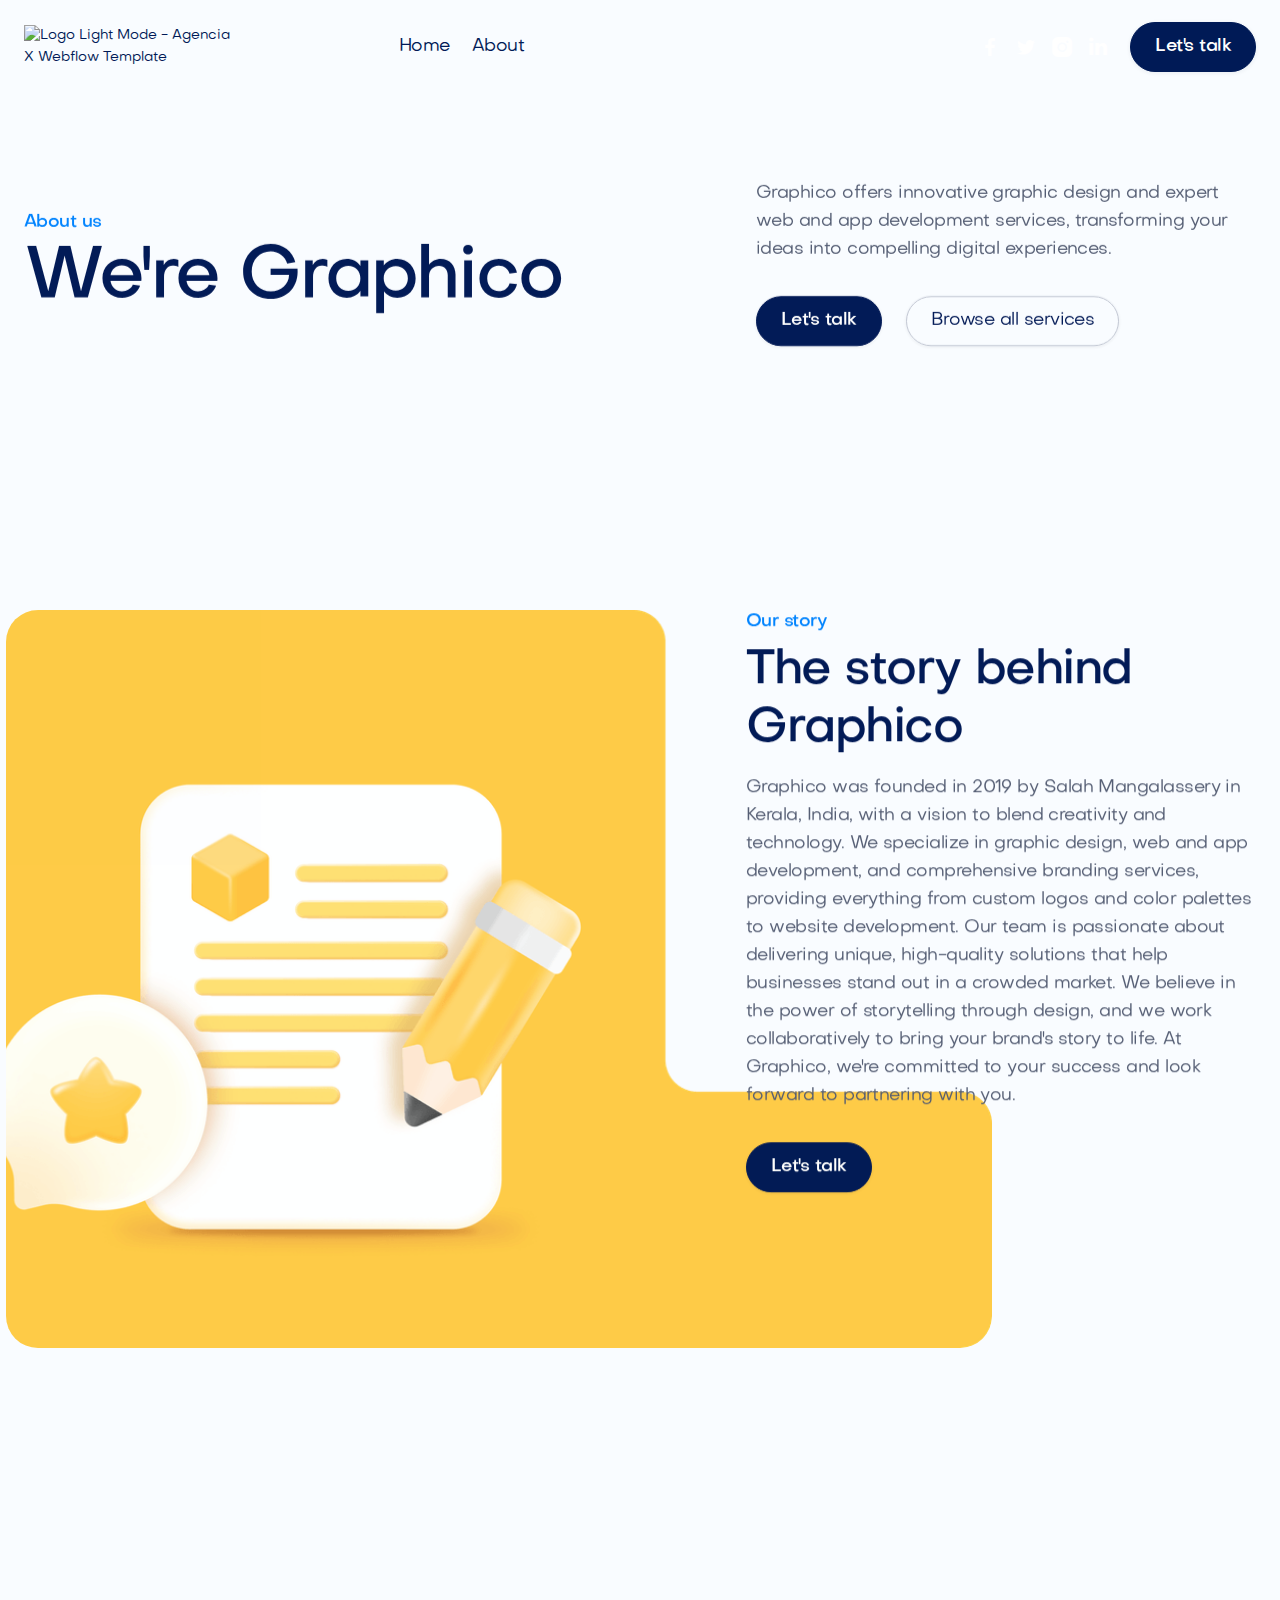
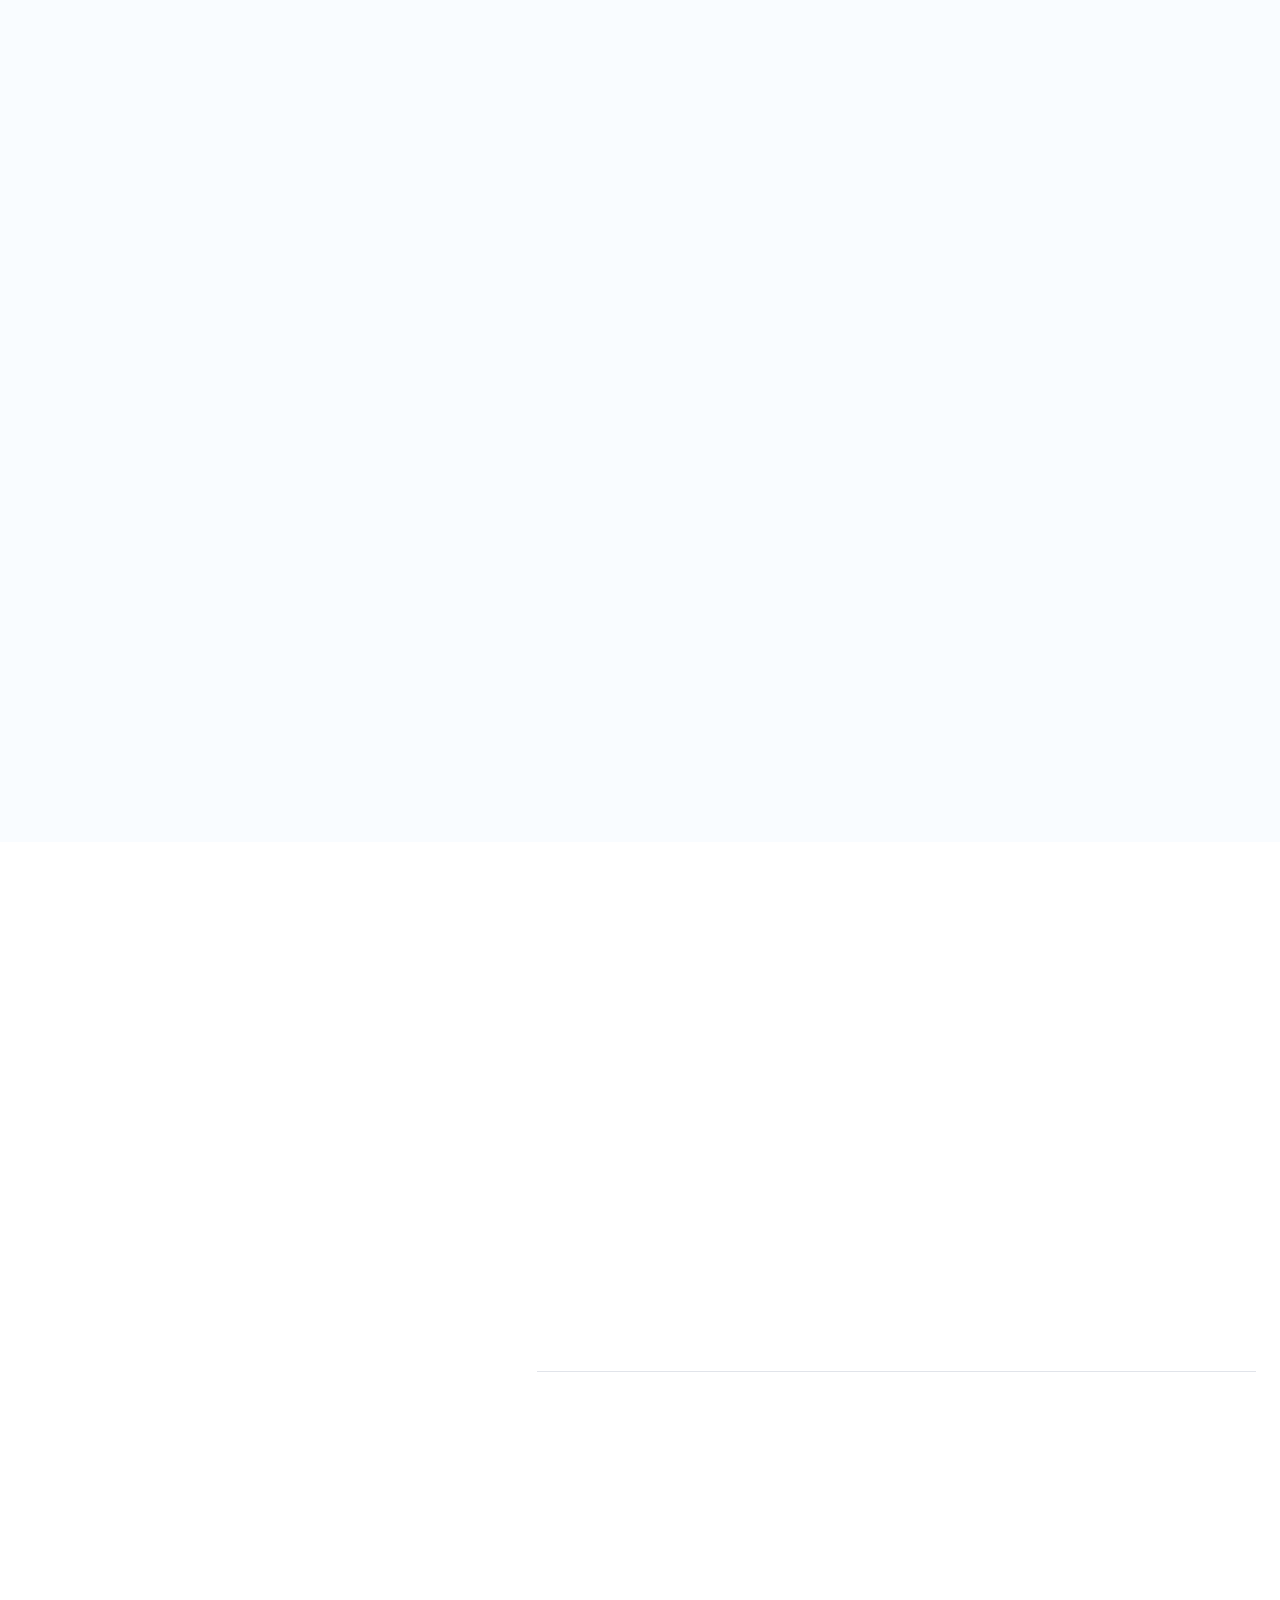
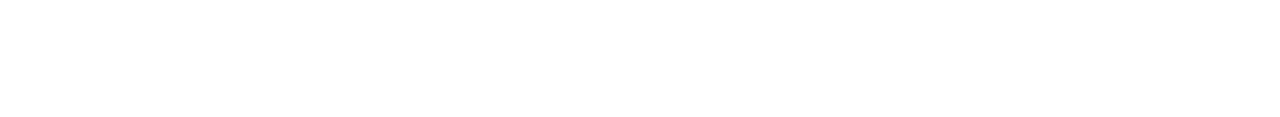
==== about/index.html @ 608cfa90 "Add files via upload" ====
<!DOCTYPE html>
<!-- This site was created in Webflow. https://www.webflow.com -->
<!-- Last Published: Tue May 07 2024 17:58:21 GMT+0000 (Coordinated Universal Time) -->
<html data-wf-domain="graphico.net.in" data-wf-page="657764d440eb7d130f4d2f9d" data-wf-site="657764706863918e44654350" data-wf-status="1" lang="en">
  <head>
    <meta charset="utf-8">
    <!-- Primary Meta Tags -->
    <title>About Us - Graphico Graphic Designing Agency</title>
    <meta name="description" content="Graphico is a premier graphic agency based in Kerala offering top-notch services in social media posters, branding, app development, and web development. Contact us for innovative and professional designs.">
    
    <!-- Keywords for SEO -->
    <meta name="keywords" content="Graphico, Graphic Designing Agency, Kerala, Social Media Posters, Branding, App Development, Web Development, Design Agency, Graphic Design, Creative Services, Digital Marketing, Branding Agency">
    
    <!-- Open Graph Meta Tags for Social Media -->
    <meta property="og:title" content="Graphico - Leading Graphic Designing Agency in Kerala">
    <meta property="og:description" content="Graphico is a premier graphic agency based in Kerala specializing in social media posters, branding, app development, and web development.">
    <meta property="og:image" content="https://graphico.net.in/images/LOGO.png"> <!-- Use your image URL -->
    <meta property="og:url" content="http://graphico.net.in/"> <!-- Use your website URL -->
    <meta property="og:type" content="website">

    <!-- Twitter Card Meta Tags -->
    <meta name="twitter:card" content="summary_large_image">
    <meta name="twitter:title" content="Graphico - Leading Graphic Agency in Kerala">
    <meta name="twitter:description" content="Graphico offers top-notch services in social media posters, branding, app development, and web development. Contact us for innovative and professional designs.">
    <meta name="twitter:image" content="https://graphico.net.in/images/LOGO.png"> <!-- Use your image URL -->

    <!-- Other Meta Tags -->
    <meta charset="UTF-8">
    <meta name="viewport" content="width=device-width, initial-scale=1.0">
    <link rel="canonical" href="http://graphico.net.in/"> <!-- Use your website URL -->
    <link href="css/agenciatemplates.webflow.9d5e036be.css" rel="stylesheet" type="text/css">
    <link href="https://fonts.googleapis.com" rel="preconnect">
    <link href="https://fonts.gstatic.com" rel="preconnect" crossorigin="anonymous">
    <script src="js/webfont.js" type="text/javascript"></script>
    <script type="text/javascript">
      WebFont.load({
        google: {
          families: ["Inter:regular,600,800", "Source Code Pro:regular,600,800"]
        }
      });
    </script>
    <script type="text/javascript">
      ! function(o, c) {
        var n = c.documentElement,
          t = " w-mod-";
        n.className += t + "js", ("ontouchstart" in o || o.DocumentTouch && c instanceof DocumentTouch) && (n.className += t + "touch")
      }(window, document);
    </script>
    <link href="https://graphico.net.in/images/meta.png" rel="shortcut icon" type="image/x-icon">
    <link href="https://graphico.net.in/images/meta.png" rel="apple-touch-icon">
    <style>
      .w-webflow-badge {
        display: none !important;
      }
    </style>
    <script type="text/javascript">
      window.__WEBFLOW_CURRENCY_SETTINGS = {
        "currencyCode": "USD",
        "symbol": "$",
        "decimal": ".",
        "fractionDigits": 2,
        "group": ",",
        "template": "{{wf {\"path\":\"symbol\",\"type\":\"PlainText\"} }} {{wf {\"path\":\"amount\",\"type\":\"CommercePrice\"} }} {{wf {\"path\":\"currencyCode\",\"type\":\"PlainText\"} }}",
        "hideDecimalForWholeNumbers": false
      };
    </script>
  </head>
  <body>
    <div class="page-wrapper">
      <div data-w-id="7bee3b14-3672-dc35-d709-62b10c9d8e69" data-animation="default" data-collapse="medium" data-duration="400" data-easing="ease" data-easing2="ease" role="banner" class="header-wrapper w-nav">
        <div class="container-default w-container">
          <div data-w-id="af89b378-bba5-d2ed-1287-27410e3012af" class="header-container-wrapper">
            <div class="nav-menu-left-side grow-tablet">
              <div class="logo-wrapper">
                <a href="/" class="logo-link w-inline-block">
                  <img src="https://graphico.net.in/images/LOGO.png" style="max-width:60%; "alt="Logo Light Mode - Agencia X Webflow Template" class="header-logo">
                </a>
              </div>
              <div class="flex-horizontal growth-tablet gap-22px">
                <nav role="navigation" class="nav-menu-wrapper w-nav-menu">
                  <ul role="list" class="list-nav-menu">
                    <li class="link-nav-item">
                      <a id="w-node-_105c6810-7fd6-918e-ea4c-0a20c47f4eeb-c47f4eeb" data-w-id="105c6810-7fd6-918e-ea4c-0a20c47f4eeb" href="/home-pages/home-v1" class="link w-inline-block">
                        <div class="inline-block">Home</div>
                      </a>
                    </li>
                    <li class="link-nav-item">
                      <a id="w-node-_105c6810-7fd6-918e-ea4c-0a20c47f4eeb-c47f4eeb" data-w-id="105c6810-7fd6-918e-ea4c-0a20c47f4eeb" href="/about" aria-current="page" class="link w-inline-block w--current">
                        <div class="inline-block">About</div>
                      </a>
                    </li>
                    
                    <li class="link-nav-item show-on-mobile">
                      <a id="w-node-e9da5fd6-ab44-5b2f-81ad-6e5f36bfab9c-36bfab9c" href="/contact-pages/contact-v1" class="button-primary w-inline-block">
                        <div class="text-block">Let's talk</div>
                      </a>
                    </li>
                  </ul>
                </nav>
                <div class="mg-left-auto-tablet">
                  <div data-node-type="commerce-cart-wrapper" data-open-product="" data-wf-cart-type="modal" data-wf-cart-query="query Dynamo2 {
  database {
    id
    commerceOrder {
      comment
      extraItems {
        name
        pluginId
        pluginName
        price {
          value
          unit
          decimalValue
          string
        }
      }
      id
      startedOn
      statusFlags {
        hasDownloads
        hasSubscription
        isFreeOrder
        requiresShipping
      }
      subtotal {
        value
        unit
        decimalValue
        string
      }
      total {
        value
        unit
        decimalValue
        string
      }
      updatedOn
      userItems {
        count
        id
        price {
          value
          unit
          decimalValue
          string
        }
        product {
          id
          cmsLocaleId
          f__draft_0ht
          f__archived_0ht
          f_ec_product_type_2dr10dr {
            id
            name
          }
          f_name_
          f_sku_properties_3dr {
            id
            name
            enum {
              id
              name
              slug
            }
          }
        }
        rowTotal {
          value
          unit
          decimalValue
          string
        }
        sku {
          cmsLocaleId
          f__draft_0ht
          f__archived_0ht
          f_main_image_4dr {
            url
            file {
              size
              origFileName
              createdOn
              updatedOn
              mimeType
              width
              height
              variants {
                origFileName
                quality
                height
                width
                s3Url
                error
                size
              }
            }
            alt
          }
          f_sku_values_3dr {
            property {
              id
            }
            value {
              id
            }
          }
          id
        }
        subscriptionFrequency
        subscriptionInterval
        subscriptionTrial
      }
      userItemsCount
    }
  }
  site {
    id
    commerce {
      businessAddress {
        country
      }
      defaultCountry
      defaultCurrency
      quickCheckoutEnabled
    }
  }
}" data-wf-page-link-href-prefix="" class="w-commerce-commercecartwrapper cart-button-wrapper">
                    <a href="#" data-node-type="commerce-cart-open-link" aria-haspopup="dialog" aria-label="Open cart" role="button" data-w-id="af89b378-bba5-d2ed-1287-27410e301330" class="w-commerce-commercecartopenlink header-nav-link cart-link w-inline-block">
                      
                    </a>
                    <div data-node-type="commerce-cart-container-wrapper" style="display:none" class="w-commerce-commercecartcontainerwrapper w-commerce-commercecartcontainerwrapper--cartType-modal cart-wrapper">
                      <div role="dialog" data-node-type="commerce-cart-container" class="w-commerce-commercecartcontainer cart-container">
                        <div class="card">
                          <div class="w-commerce-commercecartheader cart-header">
                            <h4 class="w-commerce-commercecartheading display-4">Your Cart</h4>
                            <a href="#" data-node-type="commerce-cart-close-link" role="button" aria-label="Close cart" class="w-commerce-commercecartcloselink close-button w-inline-block">
                              <div class="icon-font-rounded"></div>
                            </a>
                          </div>
                          <div class="w-commerce-commercecartformwrapper cart-form-wrapper">
                            <form data-node-type="commerce-cart-form" style="display:none" class="w-commerce-commercecartform">
                              <script type="text/x-wf-template" id="wf-template-af89b378-bba5-d2ed-1287-27410e301340">%3Cdiv%20class%3D%22w-commerce-commercecartitem%22%3E%3Cimg%20src%3D%22https%3A%2F%2Fassets-global.website-files.com%2Fplugins%2FBasic%2Fassets%2Fplaceholder.60f9b1840c.svg%22%20data-wf-bindings%3D%22%255B%257B%2522src%2522%253A%257B%2522type%2522%253A%2522ImageRef%2522%252C%2522filter%2522%253A%257B%2522type%2522%253A%2522identity%2522%252C%2522params%2522%253A%255B%255D%257D%252C%2522dataPath%2522%253A%2522database.commerceOrder.userItems%255B%255D.sku.f_main_image_4dr%2522%257D%257D%252C%257B%2522alt%2522%253A%257B%2522type%2522%253A%2522PlainText%2522%252C%2522filter%2522%253A%257B%2522type%2522%253A%2522identity%2522%252C%2522params%2522%253A%255B%255D%257D%252C%2522dataPath%2522%253A%2522database.commerceOrder.userItems%255B%255D.product.f_name_%2522%257D%257D%255D%22%20alt%3D%22%22%20class%3D%22w-commerce-commercecartitemimage%20w-dyn-bind-empty%22%2F%3E%3Cdiv%20class%3D%22w-commerce-commercecartiteminfo%22%3E%3Cdiv%20data-wf-bindings%3D%22%255B%257B%2522innerHTML%2522%253A%257B%2522type%2522%253A%2522PlainText%2522%252C%2522filter%2522%253A%257B%2522type%2522%253A%2522identity%2522%252C%2522params%2522%253A%255B%255D%257D%252C%2522dataPath%2522%253A%2522database.commerceOrder.userItems%255B%255D.product.f_name_%2522%257D%257D%255D%22%20class%3D%22w-commerce-commercecartproductname%20cart-item-title%20display-2%20w-dyn-bind-empty%22%3E%3C%2Fdiv%3E%3Cdiv%20data-wf-bindings%3D%22%255B%257B%2522innerHTML%2522%253A%257B%2522type%2522%253A%2522CommercePrice%2522%252C%2522filter%2522%253A%257B%2522type%2522%253A%2522price%2522%252C%2522params%2522%253A%255B%255D%257D%252C%2522dataPath%2522%253A%2522database.commerceOrder.userItems%255B%255D.price%2522%257D%257D%255D%22%20class%3D%22cart-item-price%20display-2%22%3E%24%C2%A00.00%C2%A0USD%3C%2Fdiv%3E%3Cscript%20type%3D%22text%2Fx-wf-template%22%20id%3D%22wf-template-af89b378-bba5-d2ed-1287-27410e301346%22%3E%253Cli%2520class%253D%2522pd-left-0%2520capitalize-every-word%2522%253E%253Cspan%2520data-wf-bindings%253D%2522%25255B%25257B%252522innerHTML%252522%25253A%25257B%252522type%252522%25253A%252522PlainText%252522%25252C%252522filter%252522%25253A%25257B%252522type%252522%25253A%252522identity%252522%25252C%252522params%252522%25253A%25255B%25255D%25257D%25252C%252522dataPath%252522%25253A%252522database.commerceOrder.userItems%25255B%25255D.product.f_sku_properties_3dr%25255B%25255D.name%252522%25257D%25257D%25255D%2522%2520class%253D%2522display-2%2520w-dyn-bind-empty%2522%253E%253C%252Fspan%253E%253Cspan%253E%253A%2520%253C%252Fspan%253E%253Cspan%2520data-wf-bindings%253D%2522%25255B%25257B%252522innerHTML%252522%25253A%25257B%252522type%252522%25253A%252522CommercePropValues%252522%25252C%252522filter%252522%25253A%25257B%252522type%252522%25253A%252522identity%252522%25252C%252522params%252522%25253A%25255B%25255D%25257D%25252C%252522dataPath%252522%25253A%252522database.commerceOrder.userItems%25255B%25255D.product.f_sku_properties_3dr%25255B%25255D%252522%25257D%25257D%25255D%2522%2520class%253D%2522cart-item-result%2520display-2%2520w-dyn-bind-empty%2522%253E%253C%252Fspan%253E%253C%252Fli%253E%3C%2Fscript%3E%3Cul%20data-wf-bindings%3D%22%255B%257B%2522optionSets%2522%253A%257B%2522type%2522%253A%2522CommercePropTable%2522%252C%2522filter%2522%253A%257B%2522type%2522%253A%2522identity%2522%252C%2522params%2522%253A%255B%255D%257D%252C%2522dataPath%2522%253A%2522database.commerceOrder.userItems%255B%255D.product.f_sku_properties_3dr%5B%5D%2522%257D%257D%252C%257B%2522optionValues%2522%253A%257B%2522type%2522%253A%2522CommercePropValues%2522%252C%2522filter%2522%253A%257B%2522type%2522%253A%2522identity%2522%252C%2522params%2522%253A%255B%255D%257D%252C%2522dataPath%2522%253A%2522database.commerceOrder.userItems%255B%255D.sku.f_sku_values_3dr%2522%257D%257D%255D%22%20class%3D%22w-commerce-commercecartoptionlist%22%20data-wf-collection%3D%22database.commerceOrder.userItems%255B%255D.product.f_sku_properties_3dr%22%20data-wf-template-id%3D%22wf-template-af89b378-bba5-d2ed-1287-27410e301346%22%3E%3Cli%20class%3D%22pd-left-0%20capitalize-every-word%22%3E%3Cspan%20data-wf-bindings%3D%22%255B%257B%2522innerHTML%2522%253A%257B%2522type%2522%253A%2522PlainText%2522%252C%2522filter%2522%253A%257B%2522type%2522%253A%2522identity%2522%252C%2522params%2522%253A%255B%255D%257D%252C%2522dataPath%2522%253A%2522database.commerceOrder.userItems%255B%255D.product.f_sku_properties_3dr%255B%255D.name%2522%257D%257D%255D%22%20class%3D%22display-2%20w-dyn-bind-empty%22%3E%3C%2Fspan%3E%3Cspan%3E%3A%20%3C%2Fspan%3E%3Cspan%20data-wf-bindings%3D%22%255B%257B%2522innerHTML%2522%253A%257B%2522type%2522%253A%2522CommercePropValues%2522%252C%2522filter%2522%253A%257B%2522type%2522%253A%2522identity%2522%252C%2522params%2522%253A%255B%255D%257D%252C%2522dataPath%2522%253A%2522database.commerceOrder.userItems%255B%255D.product.f_sku_properties_3dr%255B%255D%2522%257D%257D%255D%22%20class%3D%22cart-item-result%20display-2%20w-dyn-bind-empty%22%3E%3C%2Fspan%3E%3C%2Fli%3E%3C%2Ful%3E%3Ca%20href%3D%22%23%22%20role%3D%22button%22%20aria-label%3D%22Remove%20item%20from%20cart%22%20data-wf-bindings%3D%22%255B%257B%2522data-commerce-sku-id%2522%253A%257B%2522type%2522%253A%2522ItemRef%2522%252C%2522filter%2522%253A%257B%2522type%2522%253A%2522identity%2522%252C%2522params%2522%253A%255B%255D%257D%252C%2522dataPath%2522%253A%2522database.commerceOrder.userItems%255B%255D.sku.id%2522%257D%257D%255D%22%20class%3D%22w-inline-block%22%20data-wf-cart-action%3D%22remove-item%22%20data-commerce-sku-id%3D%22%22%3E%3Cdiv%3ERemove%3C%2Fdiv%3E%3C%2Fa%3E%3C%2Fdiv%3E%3Cinput%20aria-label%3D%22Update%20quantity%22%20data-wf-bindings%3D%22%255B%257B%2522value%2522%253A%257B%2522type%2522%253A%2522Number%2522%252C%2522filter%2522%253A%257B%2522type%2522%253A%2522numberPrecision%2522%252C%2522params%2522%253A%255B%25220%2522%252C%2522numberPrecision%2522%255D%257D%252C%2522dataPath%2522%253A%2522database.commerceOrder.userItems%255B%255D.count%2522%257D%257D%252C%257B%2522data-commerce-sku-id%2522%253A%257B%2522type%2522%253A%2522ItemRef%2522%252C%2522filter%2522%253A%257B%2522type%2522%253A%2522identity%2522%252C%2522params%2522%253A%255B%255D%257D%252C%2522dataPath%2522%253A%2522database.commerceOrder.userItems%255B%255D.sku.id%2522%257D%257D%255D%22%20data-wf-conditions%3D%22%257B%2522condition%2522%253A%257B%2522fields%2522%253A%257B%2522product%253Aec-product-type%2522%253A%257B%2522ne%2522%253A%2522e348fd487d0102946c9179d2a94bb613%2522%252C%2522type%2522%253A%2522Option%2522%257D%257D%257D%252C%2522dataPath%2522%253A%2522database.commerceOrder.userItems%255B%255D%2522%257D%22%20class%3D%22w-commerce-commercecartquantity%20input%20cart-quantity-input%22%20required%3D%22%22%20pattern%3D%22%5E%5B0-9%5D%2B%24%22%20inputMode%3D%22numeric%22%20type%3D%22number%22%20name%3D%22quantity%22%20autoComplete%3D%22off%22%20data-wf-cart-action%3D%22update-item-quantity%22%20data-commerce-sku-id%3D%22%22%20value%3D%221%22%2F%3E%3C%2Fdiv%3E</script>
                              <div class="w-commerce-commercecartlist" data-wf-collection="database.commerceOrder.userItems" data-wf-template-id="wf-template-af89b378-bba5-d2ed-1287-27410e301340">
                                <div class="w-commerce-commercecartitem">
                                  <img src="images/placeholder.60f9b1840c.svg" data-wf-bindings="%5B%7B%22src%22%3A%7B%22type%22%3A%22ImageRef%22%2C%22filter%22%3A%7B%22type%22%3A%22identity%22%2C%22params%22%3A%5B%5D%7D%2C%22dataPath%22%3A%22database.commerceOrder.userItems%5B%5D.sku.f_main_image_4dr%22%7D%7D%2C%7B%22alt%22%3A%7B%22type%22%3A%22PlainText%22%2C%22filter%22%3A%7B%22type%22%3A%22identity%22%2C%22params%22%3A%5B%5D%7D%2C%22dataPath%22%3A%22database.commerceOrder.userItems%5B%5D.product.f_name_%22%7D%7D%5D" alt="" class="w-commerce-commercecartitemimage w-dyn-bind-empty">
                                  <div class="w-commerce-commercecartiteminfo">
                                    <div data-wf-bindings="%5B%7B%22innerHTML%22%3A%7B%22type%22%3A%22PlainText%22%2C%22filter%22%3A%7B%22type%22%3A%22identity%22%2C%22params%22%3A%5B%5D%7D%2C%22dataPath%22%3A%22database.commerceOrder.userItems%5B%5D.product.f_name_%22%7D%7D%5D" class="w-commerce-commercecartproductname cart-item-title display-2 w-dyn-bind-empty"></div>
                                    <div data-wf-bindings="%5B%7B%22innerHTML%22%3A%7B%22type%22%3A%22CommercePrice%22%2C%22filter%22%3A%7B%22type%22%3A%22price%22%2C%22params%22%3A%5B%5D%7D%2C%22dataPath%22%3A%22database.commerceOrder.userItems%5B%5D.price%22%7D%7D%5D" class="cart-item-price display-2">$&nbsp;0.00&nbsp;USD</div>
                                    <script type="text/x-wf-template" id="wf-template-af89b378-bba5-d2ed-1287-27410e301346">%3Cli%20class%3D%22pd-left-0%20capitalize-every-word%22%3E%3Cspan%20data-wf-bindings%3D%22%255B%257B%2522innerHTML%2522%253A%257B%2522type%2522%253A%2522PlainText%2522%252C%2522filter%2522%253A%257B%2522type%2522%253A%2522identity%2522%252C%2522params%2522%253A%255B%255D%257D%252C%2522dataPath%2522%253A%2522database.commerceOrder.userItems%255B%255D.product.f_sku_properties_3dr%255B%255D.name%2522%257D%257D%255D%22%20class%3D%22display-2%20w-dyn-bind-empty%22%3E%3C%2Fspan%3E%3Cspan%3E%3A%20%3C%2Fspan%3E%3Cspan%20data-wf-bindings%3D%22%255B%257B%2522innerHTML%2522%253A%257B%2522type%2522%253A%2522CommercePropValues%2522%252C%2522filter%2522%253A%257B%2522type%2522%253A%2522identity%2522%252C%2522params%2522%253A%255B%255D%257D%252C%2522dataPath%2522%253A%2522database.commerceOrder.userItems%255B%255D.product.f_sku_properties_3dr%255B%255D%2522%257D%257D%255D%22%20class%3D%22cart-item-result%20display-2%20w-dyn-bind-empty%22%3E%3C%2Fspan%3E%3C%2Fli%3E</script>
                                    <ul data-wf-bindings="%5B%7B%22optionSets%22%3A%7B%22type%22%3A%22CommercePropTable%22%2C%22filter%22%3A%7B%22type%22%3A%22identity%22%2C%22params%22%3A%5B%5D%7D%2C%22dataPath%22%3A%22database.commerceOrder.userItems%5B%5D.product.f_sku_properties_3dr[]%22%7D%7D%2C%7B%22optionValues%22%3A%7B%22type%22%3A%22CommercePropValues%22%2C%22filter%22%3A%7B%22type%22%3A%22identity%22%2C%22params%22%3A%5B%5D%7D%2C%22dataPath%22%3A%22database.commerceOrder.userItems%5B%5D.sku.f_sku_values_3dr%22%7D%7D%5D" class="w-commerce-commercecartoptionlist" data-wf-collection="database.commerceOrder.userItems%5B%5D.product.f_sku_properties_3dr" data-wf-template-id="wf-template-af89b378-bba5-d2ed-1287-27410e301346">
                                      <li class="pd-left-0 capitalize-every-word">
                                        <span data-wf-bindings="%5B%7B%22innerHTML%22%3A%7B%22type%22%3A%22PlainText%22%2C%22filter%22%3A%7B%22type%22%3A%22identity%22%2C%22params%22%3A%5B%5D%7D%2C%22dataPath%22%3A%22database.commerceOrder.userItems%5B%5D.product.f_sku_properties_3dr%5B%5D.name%22%7D%7D%5D" class="display-2 w-dyn-bind-empty"></span>
                                        <span>: </span>
                                        <span data-wf-bindings="%5B%7B%22innerHTML%22%3A%7B%22type%22%3A%22CommercePropValues%22%2C%22filter%22%3A%7B%22type%22%3A%22identity%22%2C%22params%22%3A%5B%5D%7D%2C%22dataPath%22%3A%22database.commerceOrder.userItems%5B%5D.product.f_sku_properties_3dr%5B%5D%22%7D%7D%5D" class="cart-item-result display-2 w-dyn-bind-empty"></span>
                                      </li>
                                    </ul>
                                    <a href="#" role="button" aria-label="Remove item from cart" data-wf-bindings="%5B%7B%22data-commerce-sku-id%22%3A%7B%22type%22%3A%22ItemRef%22%2C%22filter%22%3A%7B%22type%22%3A%22identity%22%2C%22params%22%3A%5B%5D%7D%2C%22dataPath%22%3A%22database.commerceOrder.userItems%5B%5D.sku.id%22%7D%7D%5D" class="w-inline-block" data-wf-cart-action="remove-item" data-commerce-sku-id="">
                                      <div>Remove</div>
                                    </a>
                                  </div>
                                  <input aria-label="Update quantity" data-wf-bindings="%5B%7B%22value%22%3A%7B%22type%22%3A%22Number%22%2C%22filter%22%3A%7B%22type%22%3A%22numberPrecision%22%2C%22params%22%3A%5B%220%22%2C%22numberPrecision%22%5D%7D%2C%22dataPath%22%3A%22database.commerceOrder.userItems%5B%5D.count%22%7D%7D%2C%7B%22data-commerce-sku-id%22%3A%7B%22type%22%3A%22ItemRef%22%2C%22filter%22%3A%7B%22type%22%3A%22identity%22%2C%22params%22%3A%5B%5D%7D%2C%22dataPath%22%3A%22database.commerceOrder.userItems%5B%5D.sku.id%22%7D%7D%5D" data-wf-conditions="%7B%22condition%22%3A%7B%22fields%22%3A%7B%22product%3Aec-product-type%22%3A%7B%22ne%22%3A%22e348fd487d0102946c9179d2a94bb613%22%2C%22type%22%3A%22Option%22%7D%7D%7D%2C%22dataPath%22%3A%22database.commerceOrder.userItems%5B%5D%22%7D" class="w-commerce-commercecartquantity input cart-quantity-input" required="" pattern="^[0-9]+$" inputmode="numeric" type="number" name="quantity" autocomplete="off" data-wf-cart-action="update-item-quantity" data-commerce-sku-id="" value="1">
                                </div>
                              </div>
                              <div class="w-commerce-commercecartfooter cart-footer">
                                <div aria-atomic="true" aria-live="polite" class="w-commerce-commercecartlineitem cart-line-item">
                                  <div class="display-2">Subtotal</div>
                                  <div data-wf-bindings="%5B%7B%22innerHTML%22%3A%7B%22type%22%3A%22CommercePrice%22%2C%22filter%22%3A%7B%22type%22%3A%22price%22%2C%22params%22%3A%5B%5D%7D%2C%22dataPath%22%3A%22database.commerceOrder.subtotal%22%7D%7D%5D" class="w-commerce-commercecartordervalue display-2 text-neutral-800"></div>
                                </div>
                                <div>
                                  <div data-node-type="commerce-cart-quick-checkout-actions" style="display:none">
                                    <a role="button" tabindex="0" aria-label="Apple Pay" aria-haspopup="dialog" data-node-type="commerce-cart-apple-pay-button" style="background-image:-webkit-named-image(apple-pay-logo-white);background-size:100% 50%;background-position:50% 50%;background-repeat:no-repeat" class="w-commerce-commercecartapplepaybutton apple-pay-btn">
                                      <div></div>
                                    </a>
                                    <a role="button" tabindex="0" aria-haspopup="dialog" data-node-type="commerce-cart-quick-checkout-button" style="display:none" class="w-commerce-commercecartquickcheckoutbutton">
                                      <svg class="w-commerce-commercequickcheckoutgoogleicon" xmlns="http://www.w3.org/2000/svg" xmlns:xlink="http://www.w3.org/1999/xlink" width="16" height="16" viewBox="0 0 16 16">
                                        <defs>
                                          <polygon id="google-mark-a" points="0 .329 3.494 .329 3.494 7.649 0 7.649"></polygon>
                                          <polygon id="google-mark-c" points=".894 0 13.169 0 13.169 6.443 .894 6.443"></polygon>
                                        </defs>
                                        <g fill="none" fill-rule="evenodd">
                                          <path fill="#4285F4" d="M10.5967,12.0469 L10.5967,14.0649 L13.1167,14.0649 C14.6047,12.6759 15.4577,10.6209 15.4577,8.1779 C15.4577,7.6339 15.4137,7.0889 15.3257,6.5559 L7.8887,6.5559 L7.8887,9.6329 L12.1507,9.6329 C11.9767,10.6119 11.4147,11.4899 10.5967,12.0469"></path>
                                          <path fill="#34A853" d="M7.8887,16 C10.0137,16 11.8107,15.289 13.1147,14.067 C13.1147,14.066 13.1157,14.065 13.1167,14.064 L10.5967,12.047 C10.5877,12.053 10.5807,12.061 10.5727,12.067 C9.8607,12.556 8.9507,12.833 7.8887,12.833 C5.8577,12.833 4.1387,11.457 3.4937,9.605 L0.8747,9.605 L0.8747,11.648 C2.2197,14.319 4.9287,16 7.8887,16"></path>
                                          <g transform="translate(0 4)">
                                            <mask id="google-mark-b" fill="#fff">
                                              <use xlink:href="#google-mark-a"></use>
                                            </mask>
                                            <path fill="#FBBC04" d="M3.4639,5.5337 C3.1369,4.5477 3.1359,3.4727 3.4609,2.4757 L3.4639,2.4777 C3.4679,2.4657 3.4749,2.4547 3.4789,2.4427 L3.4939,0.3287 L0.8939,0.3287 C0.8799,0.3577 0.8599,0.3827 0.8459,0.4117 C-0.2821,2.6667 -0.2821,5.3337 0.8459,7.5887 L0.8459,7.5997 C0.8549,7.6167 0.8659,7.6317 0.8749,7.6487 L3.4939,5.6057 C3.4849,5.5807 3.4729,5.5587 3.4639,5.5337" mask="url(#google-mark-b)"></path>
                                          </g>
                                          <mask id="google-mark-d" fill="#fff">
                                            <use xlink:href="#google-mark-c"></use>
                                          </mask>
                                          <path fill="#EA4335" d="M0.894,4.3291 L3.478,6.4431 C4.113,4.5611 5.843,3.1671 7.889,3.1671 C9.018,3.1451 10.102,3.5781 10.912,4.3671 L13.169,2.0781 C11.733,0.7231 9.85,-0.0219 7.889,0.0001 C4.941,0.0001 2.245,1.6791 0.894,4.3291" mask="url(#google-mark-d)"></path>
                                        </g>
                                      </svg>
                                      <svg class="w-commerce-commercequickcheckoutmicrosofticon" xmlns="http://www.w3.org/2000/svg" width="16" height="16" viewBox="0 0 16 16">
                                        <g fill="none" fill-rule="evenodd">
                                          <polygon fill="#F05022" points="7 7 1 7 1 1 7 1"></polygon>
                                          <polygon fill="#7DB902" points="15 7 9 7 9 1 15 1"></polygon>
                                          <polygon fill="#00A4EE" points="7 15 1 15 1 9 7 9"></polygon>
                                          <polygon fill="#FFB700" points="15 15 9 15 9 9 15 9"></polygon>
                                        </g>
                                      </svg>
                                      <div>Pay with browser.</div>
                                    </a>
                                  </div>
                                  <a href="/checkout" value="Continue to Checkout" data-node-type="cart-checkout-button" class="w-commerce-commercecartcheckoutbutton button-primary small width-100" data-loading-text="Hang Tight...">Continue to Checkout</a>
                                </div>
                              </div>
                            </form>
                            <div class="w-commerce-commercecartemptystate flex-vertical pd-sides-24px">
                              <div class="mg-bottom-16px">
                                <div aria-live="polite" aria-label="This cart is empty" class="display-3 text-medium text-neutral-800">No items found.</div>
                              </div>
                              <a href="/packages" class="button-primary w-button">Go to packages</a>
                            </div>
                            <div aria-live="assertive" style="display:none" data-node-type="commerce-cart-error" class="w-commerce-commercecarterrorstate error-state">
                              <div class="w-cart-error-msg" data-w-cart-quantity-error="Product is not available in this quantity." data-w-cart-general-error="Something went wrong when adding this item to the cart." data-w-cart-checkout-error="Checkout is disabled on this site." data-w-cart-cart_order_min-error="The order minimum was not met. Add more items to your cart to continue." data-w-cart-subscription_error-error="Before you purchase, please use your email invite to verify your address so we can send order updates.">Product is not available in this quantity.</div>
                            </div>
                          </div>
                        </div>
                      </div>
                    </div>
                  </div>
                </div>
              </div>
            </div>
            <div class="nav-menu-right-side">
              <div class="hidden-on-tablet">
                <div class="social-media-flex">
              <a href="https://www.facebook.com/fbgraphico" target="_blank" class="icon-font-wrapper text-decoration-none w-inline-block" style="color: white;">
                <div class="icon-font-social-media"></div>
              </a>
              <a href="https://x.com/realGraphico" target="_blank" class="icon-font-wrapper text-decoration-none w-inline-block" style="color: white;">
                <div class="icon-font-social-media"></div>
              </a>
              <a href="https://instagram.com/graphico.net.in" target="_blank" class="icon-font-wrapper text-decoration-none w-inline-block" style="color: white;">
                <div class="icon-font-social-media"></div>
              </a>
              <a href="https://www.behance.net/salahmangala" target="_blank" class="icon-font-wrapper text-decoration-none w-inline-block" style="color: white;">
                <div class="icon-font-social-media"></div>
              </a>
            </div>
              </div>
              <div class="hide-on-mobile-landscape">
                <a id="w-node-e9da5fd6-ab44-5b2f-81ad-6e5f36bfab9c-36bfab9c" href="https://graphico.net.in/contact" class="button-primary w-inline-block">
                  <div class="text-block">Let's talk</div>
                </a>
              </div>
              <div class="hamburger-menu w-nav-button">
                <div class="hamburger-menu-flex">
                  <div class="hamburger-menu-line top"></div>
                  <div class="hamburger-menu-line middle"></div>
                  <div class="hamburger-menu-line bottom"></div>
                </div>
              </div>
            </div>
          </div>
        </div>
      </div>
      <section class="section hero about">
        <div class="w-layout-blockcontainer container-default w-container">
          <div class="position-relative">
            <div class="mg-bottom-64px">
              <div data-w-id="7daa3a22-3b80-3aa6-3515-4c82510ca1bf" style="-webkit-transform:translate3d(0, 10%, 0) scale3d(1, 1, 1) rotateX(0) rotateY(0) rotateZ(0) skew(0, 0);-moz-transform:translate3d(0, 10%, 0) scale3d(1, 1, 1) rotateX(0) rotateY(0) rotateZ(0) skew(0, 0);-ms-transform:translate3d(0, 10%, 0) scale3d(1, 1, 1) rotateX(0) rotateY(0) rotateZ(0) skew(0, 0);transform:translate3d(0, 10%, 0) scale3d(1, 1, 1) rotateX(0) rotateY(0) rotateZ(0) skew(0, 0);opacity:0" class="flex-horizontal space-between gap-16px---flex-wrap">
                <div class="inner-container _540px _100-tablet">
                  <div class="mg-bottom-8px">
                    <div class="display-4 text-medium text-color-primary-2">About us</div>
                  </div>
                  <h1 class="display-11">We're Graphico</h1>
                </div>
                <div class="align-self-bottom width-100-tablet">
                  <div class="inner-container _500px _100-tablet">
                    <p class="paragraph-large mg-bottom-32px">Graphico offers innovative graphic design and expert web and app development services, transforming your ideas into compelling digital experiences.</p>
                    <div class="buttons-row left">
                      <a id="w-node-e9da5fd6-ab44-5b2f-81ad-6e5f36bfab9c-36bfab9c" href="https://graphico.net.in/contact" class="button-primary w-inline-block">
                        <div class="text-block">Let's talk</div>
                      </a>
                      <a id="w-node-_9ac5c108-4a68-32dd-6e03-9f793bb88842-3bb88842" href="https://graphico.net.in#service" class="secondary-button w-inline-block">
                        <div class="text-block">Browse all services</div>
                      </a>
                    </div>
                  </div>
                </div>
              </div>
            
        
        
            </div>
          </div>
        </div>
      </section>
      
      <section class="section top-bottom-100px">
        <div class="w-layout-blockcontainer container-default w-container">
          <div class="w-layout-grid grid-2-columns our-story-grid-2-col">
            <div id="w-node-_17180da5-088e-e603-bea5-c8917c924fd1-0f4d2f9d" data-w-id="17180da5-088e-e603-bea5-c8917c924fd1" style="opacity:0" class="full-width-wrapper our-story-full-width-wrapper">
              <div class="full-width left our-story-full-width">
                <img src="images/6594774d413c28580d2986f3_story-behind-our-company-image-agencia-x-webflow-template.png" alt="Story Behind Our Company Image - Agencia X Webflow Template" sizes="(max-width: 479px) 95vw, (max-width: 767px) 94vw, (max-width: 991px) 95vw, (max-width: 1439px) 77vw, (max-width: 1919px) 75vw, 1102px" srcset="images/6594774d413c28580d2986f3_story-behind-our-company-image-agencia-x-webflow-template-p-500.png 500w, images/6594774d413c28580d2986f3_story-behind-our-company-image-agencia-x-webflow-template-p-800.png 800w, images/6594774d413c28580d2986f3_story-behind-our-company-image-agencia-x-webflow-template-p-1080.png 1080w, images/6594774d413c28580d2986f3_story-behind-our-company-image-agencia-x-webflow-template-p-1600.png 1600w, images/6594774d413c28580d2986f3_story-behind-our-company-image-agencia-x-webflow-template.png 2204w" class="fit-cover _w-h-100 object-position-left-100">
              </div>
            </div>
            <div id="w-node-_68327387-c49e-c1fc-89c4-842904955cd4-0f4d2f9d">
              <div id="w-node-_29f75aac-aac2-9972-b2a0-ba3dd0081e38-0f4d2f9d" data-w-id="29f75aac-aac2-9972-b2a0-ba3dd0081e38" style="-webkit-transform:translate3d(0, 10%, 0) scale3d(1, 1, 1) rotateX(0) rotateY(0) rotateZ(0) skew(0, 0);-moz-transform:translate3d(0, 10%, 0) scale3d(1, 1, 1) rotateX(0) rotateY(0) rotateZ(0) skew(0, 0);-ms-transform:translate3d(0, 10%, 0) scale3d(1, 1, 1) rotateX(0) rotateY(0) rotateZ(0) skew(0, 0);transform:translate3d(0, 10%, 0) scale3d(1, 1, 1) rotateX(0) rotateY(0) rotateZ(0) skew(0, 0);opacity:0" class="our-story-description">
                <div class="mg-bottom-8px">
                  <div class="display-4 text-medium text-color-primary-2">Our story</div>
                </div>
                <div class="inner-container _408px _100-tablet">
                  <h2 class="display-9 mg-bottom-16px">The story behind Graphico</h2>
                </div>
                <p class="paragraph-large mg-bottom-32px">Graphico was founded in 2019 by Salah Mangalassery in Kerala, India, with a vision to blend creativity and technology. We specialize in graphic design, web and app development, and comprehensive branding services, providing everything from custom logos and color palettes to website development. Our team is passionate about delivering unique, high-quality solutions that help businesses stand out in a crowded market. We believe in the power of storytelling through design, and we work collaboratively to bring your brand's story to life. At Graphico, we're committed to your success and look forward to partnering with you.</p>
                <div class="flex-horizontal justify-start">
                  <a id="w-node-e9da5fd6-ab44-5b2f-81ad-6e5f36bfab9c-36bfab9c" href="/contact-pages/contact-v1" class="button-primary w-inline-block">
                    <div class="text-block">Let's talk</div>
                  </a>
                </div>
              </div>
            </div>
          </div>
        </div>
      </section>
      <section class="section top-bottom-100px">
        <div class="w-layout-blockcontainer container-default w-container">
          <div class="mg-bottom-40px">
            <div data-w-id="53401ccd-0913-c03e-7790-76c813e5b36e" style="-webkit-transform:translate3d(0, 10%, 0) scale3d(1, 1, 1) rotateX(0) rotateY(0) rotateZ(0) skew(0, 0);-moz-transform:translate3d(0, 10%, 0) scale3d(1, 1, 1) rotateX(0) rotateY(0) rotateZ(0) skew(0, 0);-ms-transform:translate3d(0, 10%, 0) scale3d(1, 1, 1) rotateX(0) rotateY(0) rotateZ(0) skew(0, 0);transform:translate3d(0, 10%, 0) scale3d(1, 1, 1) rotateX(0) rotateY(0) rotateZ(0) skew(0, 0);opacity:0" class="inner-container _524px center">
              <div class="w-layout-vflex flex-vertical center text-center">
                <div class="mg-bottom-8px">
                  <div class="display-4 text-medium text-color-primary-2">Our team</div>
                </div>
                <h2 class="display-9 mg-bottom-16px">Meet the team behind our amazing company</h2>
                <p class="paragraph-large">We turn ideas into captivating visuals, delivering exceptional results for our clients.</p>
              </div>
            </div>
          </div>
          <div data-w-id="e064ba45-b6c7-808d-5cbb-b82442a56680" style="opacity:0" class="mg-bottom-48px">
            <div class="w-dyn-list">
              <div role="list" class="grid-3-columns w-dyn-items">
                <div role="listitem" class="w-dyn-item">
                  <div class="card team-member-card-03">
                    <div class="w-layout-vflex flex-vertical center text-center">
                      <div class="mg-bottom-24px">
                        <div class="avatar-wrapper _80px">
                          <img src="images/salah.png" alt="" id="w-node-_379a3bb9-8444-0227-476f-0524f77fea1b-f77fea1a" class="avatar-image circle">
                        </div>
                      </div>
                      <a data-w-id="2ba27a12-91fa-026c-cc3a-3622e65c685d" href="/team-members/john-carter" class="text-decoration-none hover-none mg-bottom-8px w-inline-block">
                        <h3 class="card-heading display-7">Salah Mangalassery</h3>
                      </a>
                      <div class="mg-bottom-16px">
                        <div class="display-4 text-medium text-color-primary-2">Founder &amp; Chief Graphic designer</div>
                      </div>
                      <p class="paragraph-large text-neutral-600 mg-bottom-16px">Leading the company's creative vision and strategic direction.</p>
                      <div class="social-media-flex z-index-1">
                        <a href="https://www.facebook.com/salah.mangalassery.77/" target="_blank" class="icon-font-wrapper text-decoration-none w-inline-block">
                          <div class="icon-font-social-media"></div>
                        </a>
                        <a href="https://twitter.com/RealSalahM" target="_blank" class="icon-font-wrapper text-decoration-none w-inline-block">
                          <div class="icon-font-social-media"></div>
                        </a>
                        <a href="https://instagram.com/salah.mangalassery/" target="_blank" class="icon-font-wrapper text-decoration-none w-inline-block">
                          <div class="icon-font-social-media"></div>
                        </a>
                        <a href="https://www.linkedin.com/in/salah-mangalassery-2580412b0" target="_blank" class="icon-font-wrapper text-decoration-none w-inline-block">
                          <div class="icon-font-social-media"></div>
                        </a>
                      </div>
                    </div>
                    <div class="button-primary-absolute">
                      <a data-w-id="933c0572-a7e3-17ce-3d2c-dbea02fef165" href="/team-members/john-carter" class="button-primary-circle w-inline-block">
                        <div class="button-circle-line"></div>
                        <div class="button-circle-line vertical"></div>
                      </a>
                    </div>
                  </div>
                </div>
                <div role="listitem" class="w-dyn-item">
                  <div class="card team-member-card-03">
                    <div class="w-layout-vflex flex-vertical center text-center">
                      <div class="mg-bottom-24px">
                        <div class="avatar-wrapper _80px">
                          <img src="images/nazim.png" alt="" id="w-node-_379a3bb9-8444-0227-476f-0524f77fea1b-f77fea1a" class="avatar-image circle">
                        </div>
                      </div>
                      <a data-w-id="2ba27a12-91fa-026c-cc3a-3622e65c685d" href="/team-members/sophie-moore" class="text-decoration-none hover-none mg-bottom-8px w-inline-block">
                        <h3 class="card-heading display-7">Nazim Cp</h3>
                      </a>
                      <div class="mg-bottom-16px">
                        <div class="display-4 text-medium text-color-primary-2">Chief Developer</div>
                      </div>
                      <p class="paragraph-large text-neutral-600 mg-bottom-16px">Leads the technical team with expertise and innovation.</p>
                      <div class="social-media-flex z-index-1">
                        <a href="https://www.facebook.com/Nazimcp" target="_blank" class="icon-font-wrapper text-decoration-none w-inline-block">
                          <div class="icon-font-social-media"></div>
                        </a>
                        <a href="https://twitter.com/nazimcpdnic" target="_blank" class="icon-font-wrapper text-decoration-none w-inline-block">
                          <div class="icon-font-social-media"></div>
                        </a>
                        <a href="https://www.instagram.com/nazimcp7" target="_blank" class="icon-font-wrapper text-decoration-none w-inline-block">
                          <div class="icon-font-social-media"></div>
                        </a>
                        <a href="https://www.linkedin.com/Nazimcp" target="_blank" class="icon-font-wrapper text-decoration-none w-inline-block">
                          <div class="icon-font-social-media"></div>
                        </a>
                      </div>
                    </div>
                    <div class="button-primary-absolute">
                      <a data-w-id="933c0572-a7e3-17ce-3d2c-dbea02fef165" href="/team-members/sophie-moore" class="button-primary-circle w-inline-block">
                        <div class="button-circle-line"></div>
                        <div class="button-circle-line vertical"></div>
                      </a>
                    </div>
                  </div>
                </div>
                <div role="listitem" class="w-dyn-item">
                  <div class="card team-member-card-03">
                    <div class="w-layout-vflex flex-vertical center text-center">
                      <div class="mg-bottom-24px">
                        <div class="avatar-wrapper _80px">
                          <img src="images/nabeel.png" alt="" id="w-node-_379a3bb9-8444-0227-476f-0524f77fea1b-f77fea1a" class="avatar-image circle">
                        </div>
                      </div>
                      <a data-w-id="2ba27a12-91fa-026c-cc3a-3622e65c685d" href="/team-members/matt-cannon" class="text-decoration-none hover-none mg-bottom-8px w-inline-block">
                        <h3 class="card-heading display-7">Nabeel Mangalassery</h3>
                      </a>
                      <div class="mg-bottom-16px">
                        <div class="display-4 text-medium text-color-primary-2">Graphic Designer</div>
                      </div>
                      <p class="paragraph-large text-neutral-600 mg-bottom-16px">Leading Graphic Designer at Graphico, known for his creativity and attention to detail</p>
                      <div class="social-media-flex z-index-1">
                        <a href="https://www.facebook.com/profile.php?id=100004657573211" target="_blank" class="icon-font-wrapper text-decoration-none w-inline-block">
                          <div class="icon-font-social-media"></div>
                        </a>
                        <a href="https://twitter.com/mangalasseryy" target="_blank" class="icon-font-wrapper text-decoration-none w-inline-block">
                          <div class="icon-font-social-media"></div>
                        </a>
                        <a href="https://www.instagram.com/nabeel_mangalassery/" target="_blank" class="icon-font-wrapper text-decoration-none w-inline-block">
                          <div class="icon-font-social-media"></div>
                        </a>
                        <a href="https://www.linkedin.com/in/nabeel-mangalassery-174719175/" target="_blank" class="icon-font-wrapper text-decoration-none w-inline-block">
                          <div class="icon-font-social-media"></div>
                        </a>
                      </div>
                    </div>
                    <div class="button-primary-absolute">
                      <a data-w-id="933c0572-a7e3-17ce-3d2c-dbea02fef165" href="/team-members/matt-cannon" class="button-primary-circle w-inline-block">
                        <div class="button-circle-line"></div>
                        <div class="button-circle-line vertical"></div>
                      </a>
                    </div>
                  </div>
                </div>
                
              </div>
            </div>
          </div>
          <div data-w-id="d1728de9-dd55-507e-4991-be4e7840ae77" style="opacity:0" class="buttons-row">
            <a id="w-node-e9da5fd6-ab44-5b2f-81ad-6e5f36bfab9c-36bfab9c" href="/https://graphico.net.in/contact" class="button-primary w-inline-block">
              <div class="text-block">Let's talk</div>
            </a>
          </div>
        </div>
      </section>
      
      <div style="height:40px;"></div>
      
      <footer class="footer-wrapper">
        <div class="w-layout-blockcontainer container-default w-container">
          <div>
            <div class="w-layout-grid grid-2-columns footer-top-grid-2-col">
              <div id="w-node-_8489b25f-3960-739c-064b-f3a48f9ff819-57241a43" data-w-id="8489b25f-3960-739c-064b-f3a48f9ff819" class="footer-left-container">
                <div class="footer-left---content-top">
                  <div class="mg-bottom-32px">
                    <h2 class="display-9 text-medium text-neutral-100">Need help on a project? Let’s work together!</h2>
                  </div>
                  <div class="flex">
                    <a id="w-node-e9da5fd6-ab44-5b2f-81ad-6e5f36bfab9c-36bfab9c" href="https://graphico.net.in/contact" class="button-primary w-inline-block">
                      <div class="text-block">Let's talk</div>
                    </a>
                  </div>
                </div>
                <div>
                  <img src="images/65b7e3e181eb920fa381bc7a_footer-card-image-agencia-webflow-ecommerce-template.jpg" srcset="images/65b7e3e181eb920fa381bc7a_footer-card-image-agencia-webflow-ecommerce-template-p-500.jpg 500w, images/65b7e3e181eb920fa381bc7a_footer-card-image-agencia-webflow-ecommerce-template-p-800.jpg 800w, images/65b7e3e181eb920fa381bc7a_footer-card-image-agencia-webflow-ecommerce-template.jpg 896w" data-w-id="8489b25f-3960-739c-064b-f3a48f9ff822" sizes="(max-width: 479px) 100vw, (max-width: 767px) 94vw, (max-width: 991px) 95vw, (max-width: 1439px) 35vw, 453.84375px" alt="" class="fit-cover _w-h-100">
                </div>
                <div class="footer-left---bg"></div>
              </div>
              <div id="w-node-_8489b25f-3960-739c-064b-f3a48f9ff823-57241a43" class="footer-right">
                <div data-w-id="8489b25f-3960-739c-064b-f3a48f9ff824" class="inner-container _498px _100-tablet">
                  <div class="mg-bottom-24px">
                    <a href="/home-pages/home-v1" class="logo-link w-inline-block">
                      <img src="https://graphico.net.in/images/LOGO.png" style="max-width:60%;" alt="Logo Light Mode - Agencia X Webflow Template" class="header-logo">
                    </a>
                  </div>
                  <p class="paragraph-large mg-bottom-24px">Graphico offers innovative graphic design and expert web and app development services, transforming your ideas into compelling digital experiences.</p>
                  <div class="w-layout-grid grid-1-column gap-row-16px">
                    <a id="w-node-_8489b25f-3960-739c-064b-f3a48f9ff82a-57241a43" href="mailto:mail.graphico@gmail.com" class="link w-inline-block">
                      <div class="display-4 text-medium">mail.graphico@gmail.com</div>
                    </a>
                    <a id="w-node-_8489b25f-3960-739c-064b-f3a48f9ff82d-57241a43" href="tel:+916282919622" class="link w-inline-block">
                      <div class="display-4 text-medium">+91 62829 19622</div>
                    </a>
                  </div>
                </div>
                <div class="divider _64px _48px-tablet"></div>
                
              </div>
            </div>
          </div>
          <div class="footer-bottom _01">
            <p class="display-4">Copyright © <strong class="semi-bold">Graphico 2024</strong></a>
            </p>
            <div class="social-media-flex">
              <a href="https://www.facebook.com/fbgraphico" target="_blank" class="icon-font-wrapper text-decoration-none w-inline-block" style="color: white;">
                <div class="icon-font-social-media"></div>
              </a>
              <a href="https://x.com/realGraphico" target="_blank" class="icon-font-wrapper text-decoration-none w-inline-block" style="color: white;">
                <div class="icon-font-social-media"></div>
              </a>
              <a href="https://instagram.com/graphico.net.in" target="_blank" class="icon-font-wrapper text-decoration-none w-inline-block" style="color: white;">
                <div class="icon-font-social-media"></div>
              </a>
              <a href="https://www.behance.net/salahmangala" target="_blank" class="icon-font-wrapper text-decoration-none w-inline-block" style="color: white;">
                <div class="icon-font-social-media"></div>
              </a>
            </div>
          </div>
        </div>
      </footer>
      
    </div>
    <script src="js/jquery-3.5.1.min.dc5e7f18c8.js" type="text/javascript" crossorigin="anonymous"></script>
    <script src="js/webflow.01a63233f.js" type="text/javascript"></script>
  </body>
</html>
---- about/css/agenciatemplates.webflow.9d5e036be.css ----
html {
  -webkit-text-size-adjust: 100%;
  -ms-text-size-adjust: 100%;
  font-family: sans-serif;
}

body {
  margin: 0;
}

article, aside, details, figcaption, figure, footer, header, hgroup, main, menu, nav, section, summary {
  display: block;
}

audio, canvas, progress, video {
  vertical-align: baseline;
  display: inline-block;
}

audio:not([controls]) {
  height: 0;
  display: none;
}

[hidden], template {
  display: none;
}

a {
  background-color: rgba(0, 0, 0, 0);
}

a:active, a:hover {
  outline: 0;
}

abbr[title] {
  border-bottom: 1px dotted;
}

b, strong {
  font-weight: bold;
}

dfn {
  font-style: italic;
}

h1 {
  margin: .67em 0;
  font-size: 2em;
}

mark {
  color: #000;
  background: #ff0;
}

small {
  font-size: 80%;
}

sub, sup {
  vertical-align: baseline;
  font-size: 75%;
  line-height: 0;
  position: relative;
}

sup {
  top: -.5em;
}

sub {
  bottom: -.25em;
}

img {
  border: 0;
}

svg:not(:root) {
  overflow: hidden;
}

hr {
  box-sizing: content-box;
  height: 0;
}

pre {
  overflow: auto;
}

code, kbd, pre, samp {
  font-family: monospace;
  font-size: 1em;
}

button, input, optgroup, select, textarea {
  color: inherit;
  font: inherit;
  margin: 0;
}

button {
  overflow: visible;
}

button, select {
  text-transform: none;
}

button, html input[type="button"], input[type="reset"] {
  -webkit-appearance: button;
  cursor: pointer;
}

button[disabled], html input[disabled] {
  cursor: default;
}

button::-moz-focus-inner, input::-moz-focus-inner {
  border: 0;
  padding: 0;
}

input {
  line-height: normal;
}

input[type="checkbox"], input[type="radio"] {
  box-sizing: border-box;
  padding: 0;
}

input[type="number"]::-webkit-inner-spin-button, input[type="number"]::-webkit-outer-spin-button {
  height: auto;
}

input[type="search"] {
  -webkit-appearance: none;
}

input[type="search"]::-webkit-search-cancel-button, input[type="search"]::-webkit-search-decoration {
  -webkit-appearance: none;
}

legend {
  border: 0;
  padding: 0;
}

textarea {
  overflow: auto;
}

optgroup {
  font-weight: bold;
}

table {
  border-collapse: collapse;
  border-spacing: 0;
}

td, th {
  padding: 0;
}

@font-face {
  font-family: webflow-icons;
  src: url("[data-uri]") format("truetype");
  font-weight: normal;
  font-style: normal;
}

[class^="w-icon-"], [class*=" w-icon-"] {
  speak: none;
  font-variant: normal;
  text-transform: none;
  -webkit-font-smoothing: antialiased;
  -moz-osx-font-smoothing: grayscale;
  font-style: normal;
  font-weight: normal;
  line-height: 1;
  font-family: webflow-icons !important;
}

.w-icon-slider-right:before {
  content: "";
}

.w-icon-slider-left:before {
  content: "";
}

.w-icon-nav-menu:before {
  content: "";
}

.w-icon-arrow-down:before, .w-icon-dropdown-toggle:before {
  content: "";
}

.w-icon-file-upload-remove:before {
  content: "";
}

.w-icon-file-upload-icon:before {
  content: "";
}

* {
  box-sizing: border-box;
}

html {
  height: 100%;
}

body {
  color: #333;
  background-color: #fff;
  min-height: 100%;
  margin: 0;
  font-family: Arial, sans-serif;
  font-size: 14px;
  line-height: 20px;
}

img {
  vertical-align: middle;
  max-width: 100%;
  display: inline-block;
}

html.w-mod-touch * {
  background-attachment: scroll !important;
}

.w-block {
  display: block;
}

.w-inline-block {
  max-width: 100%;
  display: inline-block;
}

.w-clearfix:before, .w-clearfix:after {
  content: " ";
  grid-area: 1 / 1 / 2 / 2;
  display: table;
}

.w-clearfix:after {
  clear: both;
}

.w-hidden {
  display: none;
}

.w-button {
  color: #fff;
  line-height: inherit;
  cursor: pointer;
  background-color: #3898ec;
  border: 0;
  border-radius: 0;
  padding: 9px 15px;
  text-decoration: none;
  display: inline-block;
}

input.w-button {
  -webkit-appearance: button;
}

html[data-w-dynpage] [data-w-cloak] {
  color: rgba(0, 0, 0, 0) !important;
}

.w-code-block {
  margin: unset;
}

pre.w-code-block code {
  all: inherit;
}

.w-webflow-badge, .w-webflow-badge * {
  z-index: auto;
  visibility: visible;
  box-sizing: border-box;
  float: none;
  clear: none;
  box-shadow: none;
  opacity: 1;
  direction: ltr;
  font-family: inherit;
  font-weight: inherit;
  color: inherit;
  font-size: inherit;
  line-height: inherit;
  font-style: inherit;
  font-variant: inherit;
  text-align: inherit;
  letter-spacing: inherit;
  -webkit-text-decoration: inherit;
  text-decoration: inherit;
  text-indent: 0;
  text-transform: inherit;
  text-shadow: none;
  font-smoothing: auto;
  vertical-align: baseline;
  cursor: inherit;
  white-space: inherit;
  word-break: normal;
  word-spacing: normal;
  word-wrap: normal;
  background: none;
  border: 0 rgba(0, 0, 0, 0);
  border-radius: 0;
  width: auto;
  min-width: 0;
  max-width: none;
  height: auto;
  min-height: 0;
  max-height: none;
  margin: 0;
  padding: 0;
  list-style-type: disc;
  transition: none;
  display: block;
  position: static;
  top: auto;
  bottom: auto;
  left: auto;
  right: auto;
  overflow: visible;
  transform: none;
}

.w-webflow-badge {
  white-space: nowrap;
  cursor: pointer;
  box-shadow: 0 0 0 1px rgba(0, 0, 0, .1), 0 1px 3px rgba(0, 0, 0, .1);
  visibility: visible !important;
  z-index: 2147483647 !important;
  color: #aaadb0 !important;
  opacity: 1 !important;
  background-color: #fff !important;
  border-radius: 3px !important;
  width: auto !important;
  height: auto !important;
  margin: 0 !important;
  padding: 6px !important;
  font-size: 12px !important;
  line-height: 14px !important;
  text-decoration: none !important;
  display: inline-block !important;
  position: fixed !important;
  top: auto !important;
  bottom: 12px !important;
  left: auto !important;
  right: 12px !important;
  overflow: visible !important;
  transform: none !important;
}

.w-webflow-badge > img {
  visibility: visible !important;
  opacity: 1 !important;
  vertical-align: middle !important;
  display: inline-block !important;
}

h1, h2, h3, h4, h5, h6 {
  margin-bottom: 10px;
  font-weight: bold;
}

h1 {
  margin-top: 20px;
  font-size: 38px;
  line-height: 44px;
}

h2 {
  margin-top: 20px;
  font-size: 32px;
  line-height: 36px;
}

h3 {
  margin-top: 20px;
  font-size: 24px;
  line-height: 30px;
}

h4 {
  margin-top: 10px;
  font-size: 18px;
  line-height: 24px;
}

h5 {
  margin-top: 10px;
  font-size: 14px;
  line-height: 20px;
}

h6 {
  margin-top: 10px;
  font-size: 12px;
  line-height: 18px;
}

p {
  margin-top: 0;
  margin-bottom: 10px;
}

blockquote {
  border-left: 5px solid #e2e2e2;
  margin: 0 0 10px;
  padding: 10px 20px;
  font-size: 18px;
  line-height: 22px;
}

figure {
  margin: 0 0 10px;
}

ul, ol {
  margin-top: 0;
  margin-bottom: 10px;
  padding-left: 40px;
}

.w-list-unstyled {
  padding-left: 0;
  list-style: none;
}

.w-embed:before, .w-embed:after {
  content: " ";
  grid-area: 1 / 1 / 2 / 2;
  display: table;
}

.w-embed:after {
  clear: both;
}

.w-video {
  width: 100%;
  padding: 0;
  position: relative;
}

.w-video iframe, .w-video object, .w-video embed {
  border: none;
  width: 100%;
  height: 100%;
  position: absolute;
  top: 0;
  left: 0;
}

fieldset {
  border: 0;
  margin: 0;
  padding: 0;
}

button, [type="button"], [type="reset"] {
  cursor: pointer;
  -webkit-appearance: button;
  border: 0;
}

.w-form {
  margin: 0 0 15px;
}

.w-form-done {
  text-align: center;
  background-color: #ddd;
  padding: 20px;
  display: none;
}

.w-form-fail {
  background-color: #ffdede;
  margin-top: 10px;
  padding: 10px;
  display: none;
}

label {
  margin-bottom: 5px;
  font-weight: bold;
  display: block;
}

.w-input, .w-select {
  color: #333;
  vertical-align: middle;
  background-color: #fff;
  border: 1px solid #ccc;
  width: 100%;
  height: 38px;
  margin-bottom: 10px;
  padding: 8px 12px;
  font-size: 14px;
  line-height: 1.42857;
  display: block;
}

.w-input:-moz-placeholder, .w-select:-moz-placeholder {
  color: #999;
}

.w-input::-moz-placeholder, .w-select::-moz-placeholder {
  color: #999;
  opacity: 1;
}

.w-input::-webkit-input-placeholder, .w-select::-webkit-input-placeholder {
  color: #999;
}

.w-input:focus, .w-select:focus {
  border-color: #3898ec;
  outline: 0;
}

.w-input[disabled], .w-select[disabled], .w-input[readonly], .w-select[readonly], fieldset[disabled] .w-input, fieldset[disabled] .w-select {
  cursor: not-allowed;
}

.w-input[disabled]:not(.w-input-disabled), .w-select[disabled]:not(.w-input-disabled), .w-input[readonly], .w-select[readonly], fieldset[disabled]:not(.w-input-disabled) .w-input, fieldset[disabled]:not(.w-input-disabled) .w-select {
  background-color: #eee;
}

textarea.w-input, textarea.w-select {
  height: auto;
}

.w-select {
  background-color: #f3f3f3;
}

.w-select[multiple] {
  height: auto;
}

.w-form-label {
  cursor: pointer;
  margin-bottom: 0;
  font-weight: normal;
  display: inline-block;
}

.w-radio {
  margin-bottom: 5px;
  padding-left: 20px;
  display: block;
}

.w-radio:before, .w-radio:after {
  content: " ";
  grid-area: 1 / 1 / 2 / 2;
  display: table;
}

.w-radio:after {
  clear: both;
}

.w-radio-input {
  float: left;
  margin: 3px 0 0 -20px;
  line-height: normal;
}

.w-file-upload {
  margin-bottom: 10px;
  display: block;
}

.w-file-upload-input {
  opacity: 0;
  z-index: -100;
  width: .1px;
  height: .1px;
  position: absolute;
  overflow: hidden;
}

.w-file-upload-default, .w-file-upload-uploading, .w-file-upload-success {
  color: #333;
  display: inline-block;
}

.w-file-upload-error {
  margin-top: 10px;
  display: block;
}

.w-file-upload-default.w-hidden, .w-file-upload-uploading.w-hidden, .w-file-upload-error.w-hidden, .w-file-upload-success.w-hidden {
  display: none;
}

.w-file-upload-uploading-btn {
  cursor: pointer;
  background-color: #fafafa;
  border: 1px solid #ccc;
  margin: 0;
  padding: 8px 12px;
  font-size: 14px;
  font-weight: normal;
  display: flex;
}

.w-file-upload-file {
  background-color: #fafafa;
  border: 1px solid #ccc;
  flex-grow: 1;
  justify-content: space-between;
  margin: 0;
  padding: 8px 9px 8px 11px;
  display: flex;
}

.w-file-upload-file-name {
  font-size: 14px;
  font-weight: normal;
  display: block;
}

.w-file-remove-link {
  cursor: pointer;
  width: auto;
  height: auto;
  margin-top: 3px;
  margin-left: 10px;
  padding: 3px;
  display: block;
}

.w-icon-file-upload-remove {
  margin: auto;
  font-size: 10px;
}

.w-file-upload-error-msg {
  color: #ea384c;
  padding: 2px 0;
  display: inline-block;
}

.w-file-upload-info {
  padding: 0 12px;
  line-height: 38px;
  display: inline-block;
}

.w-file-upload-label {
  cursor: pointer;
  background-color: #fafafa;
  border: 1px solid #ccc;
  margin: 0;
  padding: 8px 12px;
  font-size: 14px;
  font-weight: normal;
  display: inline-block;
}

.w-icon-file-upload-icon, .w-icon-file-upload-uploading {
  width: 20px;
  margin-right: 8px;
  display: inline-block;
}

.w-icon-file-upload-uploading {
  height: 20px;
}

.w-container {
  max-width: 940px;
  margin-left: auto;
  margin-right: auto;
}

.w-container:before, .w-container:after {
  content: " ";
  grid-area: 1 / 1 / 2 / 2;
  display: table;
}

.w-container:after {
  clear: both;
}

.w-container .w-row {
  margin-left: -10px;
  margin-right: -10px;
}

.w-row:before, .w-row:after {
  content: " ";
  grid-area: 1 / 1 / 2 / 2;
  display: table;
}

.w-row:after {
  clear: both;
}

.w-row .w-row {
  margin-left: 0;
  margin-right: 0;
}

.w-col {
  float: left;
  width: 100%;
  min-height: 1px;
  padding-left: 10px;
  padding-right: 10px;
  position: relative;
}

.w-col .w-col {
  padding-left: 0;
  padding-right: 0;
}

.w-col-1 {
  width: 8.33333%;
}

.w-col-2 {
  width: 16.6667%;
}

.w-col-3 {
  width: 25%;
}

.w-col-4 {
  width: 33.3333%;
}

.w-col-5 {
  width: 41.6667%;
}

.w-col-6 {
  width: 50%;
}

.w-col-7 {
  width: 58.3333%;
}

.w-col-8 {
  width: 66.6667%;
}

.w-col-9 {
  width: 75%;
}

.w-col-10 {
  width: 83.3333%;
}

.w-col-11 {
  width: 91.6667%;
}

.w-col-12 {
  width: 100%;
}

.w-hidden-main {
  display: none !important;
}

@media screen and (max-width: 991px) {
  .w-container {
    max-width: 728px;
  }

  .w-hidden-main {
    display: inherit !important;
  }

  .w-hidden-medium {
    display: none !important;
  }

  .w-col-medium-1 {
    width: 8.33333%;
  }

  .w-col-medium-2 {
    width: 16.6667%;
  }

  .w-col-medium-3 {
    width: 25%;
  }

  .w-col-medium-4 {
    width: 33.3333%;
  }

  .w-col-medium-5 {
    width: 41.6667%;
  }

  .w-col-medium-6 {
    width: 50%;
  }

  .w-col-medium-7 {
    width: 58.3333%;
  }

  .w-col-medium-8 {
    width: 66.6667%;
  }

  .w-col-medium-9 {
    width: 75%;
  }

  .w-col-medium-10 {
    width: 83.3333%;
  }

  .w-col-medium-11 {
    width: 91.6667%;
  }

  .w-col-medium-12 {
    width: 100%;
  }

  .w-col-stack {
    width: 100%;
    left: auto;
    right: auto;
  }
}

@media screen and (max-width: 767px) {
  .w-hidden-main, .w-hidden-medium {
    display: inherit !important;
  }

  .w-hidden-small {
    display: none !important;
  }

  .w-row, .w-container .w-row {
    margin-left: 0;
    margin-right: 0;
  }

  .w-col {
    width: 100%;
    left: auto;
    right: auto;
  }

  .w-col-small-1 {
    width: 8.33333%;
  }

  .w-col-small-2 {
    width: 16.6667%;
  }

  .w-col-small-3 {
    width: 25%;
  }

  .w-col-small-4 {
    width: 33.3333%;
  }

  .w-col-small-5 {
    width: 41.6667%;
  }

  .w-col-small-6 {
    width: 50%;
  }

  .w-col-small-7 {
    width: 58.3333%;
  }

  .w-col-small-8 {
    width: 66.6667%;
  }

  .w-col-small-9 {
    width: 75%;
  }

  .w-col-small-10 {
    width: 83.3333%;
  }

  .w-col-small-11 {
    width: 91.6667%;
  }

  .w-col-small-12 {
    width: 100%;
  }
}

@media screen and (max-width: 479px) {
  .w-container {
    max-width: none;
  }

  .w-hidden-main, .w-hidden-medium, .w-hidden-small {
    display: inherit !important;
  }

  .w-hidden-tiny {
    display: none !important;
  }

  .w-col {
    width: 100%;
  }

  .w-col-tiny-1 {
    width: 8.33333%;
  }

  .w-col-tiny-2 {
    width: 16.6667%;
  }

  .w-col-tiny-3 {
    width: 25%;
  }

  .w-col-tiny-4 {
    width: 33.3333%;
  }

  .w-col-tiny-5 {
    width: 41.6667%;
  }

  .w-col-tiny-6 {
    width: 50%;
  }

  .w-col-tiny-7 {
    width: 58.3333%;
  }

  .w-col-tiny-8 {
    width: 66.6667%;
  }

  .w-col-tiny-9 {
    width: 75%;
  }

  .w-col-tiny-10 {
    width: 83.3333%;
  }

  .w-col-tiny-11 {
    width: 91.6667%;
  }

  .w-col-tiny-12 {
    width: 100%;
  }
}

.w-widget {
  position: relative;
}

.w-widget-map {
  width: 100%;
  height: 400px;
}

.w-widget-map label {
  width: auto;
  display: inline;
}

.w-widget-map img {
  max-width: inherit;
}

.w-widget-map .gm-style-iw {
  text-align: center;
}

.w-widget-map .gm-style-iw > button {
  display: none !important;
}

.w-widget-twitter {
  overflow: hidden;
}

.w-widget-twitter-count-shim {
  vertical-align: top;
  text-align: center;
  background: #fff;
  border: 1px solid #758696;
  border-radius: 3px;
  width: 28px;
  height: 20px;
  display: inline-block;
  position: relative;
}

.w-widget-twitter-count-shim * {
  pointer-events: none;
  -webkit-user-select: none;
  -ms-user-select: none;
  user-select: none;
}

.w-widget-twitter-count-shim .w-widget-twitter-count-inner {
  text-align: center;
  color: #999;
  font-family: serif;
  font-size: 15px;
  line-height: 12px;
  position: relative;
}

.w-widget-twitter-count-shim .w-widget-twitter-count-clear {
  display: block;
  position: relative;
}

.w-widget-twitter-count-shim.w--large {
  width: 36px;
  height: 28px;
}

.w-widget-twitter-count-shim.w--large .w-widget-twitter-count-inner {
  font-size: 18px;
  line-height: 18px;
}

.w-widget-twitter-count-shim:not(.w--vertical) {
  margin-left: 5px;
  margin-right: 8px;
}

.w-widget-twitter-count-shim:not(.w--vertical).w--large {
  margin-left: 6px;
}

.w-widget-twitter-count-shim:not(.w--vertical):before, .w-widget-twitter-count-shim:not(.w--vertical):after {
  content: " ";
  pointer-events: none;
  border: solid rgba(0, 0, 0, 0);
  width: 0;
  height: 0;
  position: absolute;
  top: 50%;
  left: 0;
}

.w-widget-twitter-count-shim:not(.w--vertical):before {
  border-width: 4px;
  border-color: rgba(117, 134, 150, 0) #5d6c7b rgba(117, 134, 150, 0) rgba(117, 134, 150, 0);
  margin-top: -4px;
  margin-left: -9px;
}

.w-widget-twitter-count-shim:not(.w--vertical).w--large:before {
  border-width: 5px;
  margin-top: -5px;
  margin-left: -10px;
}

.w-widget-twitter-count-shim:not(.w--vertical):after {
  border-width: 4px;
  border-color: rgba(255, 255, 255, 0) #fff rgba(255, 255, 255, 0) rgba(255, 255, 255, 0);
  margin-top: -4px;
  margin-left: -8px;
}

.w-widget-twitter-count-shim:not(.w--vertical).w--large:after {
  border-width: 5px;
  margin-top: -5px;
  margin-left: -9px;
}

.w-widget-twitter-count-shim.w--vertical {
  width: 61px;
  height: 33px;
  margin-bottom: 8px;
}

.w-widget-twitter-count-shim.w--vertical:before, .w-widget-twitter-count-shim.w--vertical:after {
  content: " ";
  pointer-events: none;
  border: solid rgba(0, 0, 0, 0);
  width: 0;
  height: 0;
  position: absolute;
  top: 100%;
  left: 50%;
}

.w-widget-twitter-count-shim.w--vertical:before {
  border-width: 5px;
  border-color: #5d6c7b rgba(117, 134, 150, 0) rgba(117, 134, 150, 0);
  margin-left: -5px;
}

.w-widget-twitter-count-shim.w--vertical:after {
  border-width: 4px;
  border-color: #fff rgba(255, 255, 255, 0) rgba(255, 255, 255, 0);
  margin-left: -4px;
}

.w-widget-twitter-count-shim.w--vertical .w-widget-twitter-count-inner {
  font-size: 18px;
  line-height: 22px;
}

.w-widget-twitter-count-shim.w--vertical.w--large {
  width: 76px;
}

.w-background-video {
  color: #fff;
  height: 500px;
  position: relative;
  overflow: hidden;
}

.w-background-video > video {
  object-fit: cover;
  z-index: -100;
  background-position: 50%;
  background-size: cover;
  width: 100%;
  height: 100%;
  margin: auto;
  position: absolute;
  top: -100%;
  bottom: -100%;
  left: -100%;
  right: -100%;
}

.w-background-video > video::-webkit-media-controls-start-playback-button {
  -webkit-appearance: none;
  display: none !important;
}

.w-background-video--control {
  background-color: rgba(0, 0, 0, 0);
  padding: 0;
  position: absolute;
  bottom: 1em;
  right: 1em;
}

.w-background-video--control > [hidden] {
  display: none !important;
}

.w-slider {
  text-align: center;
  clear: both;
  -webkit-tap-highlight-color: rgba(0, 0, 0, 0);
  tap-highlight-color: rgba(0, 0, 0, 0);
  background: #ddd;
  height: 300px;
  position: relative;
}

.w-slider-mask {
  z-index: 1;
  white-space: nowrap;
  height: 100%;
  display: block;
  position: relative;
  left: 0;
  right: 0;
  overflow: hidden;
}

.w-slide {
  vertical-align: top;
  white-space: normal;
  text-align: left;
  width: 100%;
  height: 100%;
  display: inline-block;
  position: relative;
}

.w-slider-nav {
  z-index: 2;
  text-align: center;
  -webkit-tap-highlight-color: rgba(0, 0, 0, 0);
  tap-highlight-color: rgba(0, 0, 0, 0);
  height: 40px;
  margin: auto;
  padding-top: 10px;
  position: absolute;
  top: auto;
  bottom: 0;
  left: 0;
  right: 0;
}

.w-slider-nav.w-round > div {
  border-radius: 100%;
}

.w-slider-nav.w-num > div {
  font-size: inherit;
  line-height: inherit;
  width: auto;
  height: auto;
  padding: .2em .5em;
}

.w-slider-nav.w-shadow > div {
  box-shadow: 0 0 3px rgba(51, 51, 51, .4);
}

.w-slider-nav-invert {
  color: #fff;
}

.w-slider-nav-invert > div {
  background-color: rgba(34, 34, 34, .4);
}

.w-slider-nav-invert > div.w-active {
  background-color: #222;
}

.w-slider-dot {
  cursor: pointer;
  background-color: rgba(255, 255, 255, .4);
  width: 1em;
  height: 1em;
  margin: 0 3px .5em;
  transition: background-color .1s, color .1s;
  display: inline-block;
  position: relative;
}

.w-slider-dot.w-active {
  background-color: #fff;
}

.w-slider-dot:focus {
  outline: none;
  box-shadow: 0 0 0 2px #fff;
}

.w-slider-dot:focus.w-active {
  box-shadow: none;
}

.w-slider-arrow-left, .w-slider-arrow-right {
  cursor: pointer;
  color: #fff;
  -webkit-tap-highlight-color: rgba(0, 0, 0, 0);
  tap-highlight-color: rgba(0, 0, 0, 0);
  -webkit-user-select: none;
  -ms-user-select: none;
  user-select: none;
  width: 80px;
  margin: auto;
  font-size: 40px;
  position: absolute;
  top: 0;
  bottom: 0;
  left: 0;
  right: 0;
  overflow: hidden;
}

.w-slider-arrow-left [class^="w-icon-"], .w-slider-arrow-right [class^="w-icon-"], .w-slider-arrow-left [class*=" w-icon-"], .w-slider-arrow-right [class*=" w-icon-"] {
  position: absolute;
}

.w-slider-arrow-left:focus, .w-slider-arrow-right:focus {
  outline: 0;
}

.w-slider-arrow-left {
  z-index: 3;
  right: auto;
}

.w-slider-arrow-right {
  z-index: 4;
  left: auto;
}

.w-icon-slider-left, .w-icon-slider-right {
  width: 1em;
  height: 1em;
  margin: auto;
  top: 0;
  bottom: 0;
  left: 0;
  right: 0;
}

.w-slider-aria-label {
  clip: rect(0 0 0 0);
  border: 0;
  width: 1px;
  height: 1px;
  margin: -1px;
  padding: 0;
  position: absolute;
  overflow: hidden;
}

.w-slider-force-show {
  display: block !important;
}

.w-dropdown {
  text-align: left;
  z-index: 900;
  margin-left: auto;
  margin-right: auto;
  display: inline-block;
  position: relative;
}

.w-dropdown-btn, .w-dropdown-toggle, .w-dropdown-link {
  vertical-align: top;
  color: #222;
  text-align: left;
  white-space: nowrap;
  margin-left: auto;
  margin-right: auto;
  padding: 20px;
  text-decoration: none;
  position: relative;
}

.w-dropdown-toggle {
  -webkit-user-select: none;
  -ms-user-select: none;
  user-select: none;
  cursor: pointer;
  padding-right: 40px;
  display: inline-block;
}

.w-dropdown-toggle:focus {
  outline: 0;
}

.w-icon-dropdown-toggle {
  width: 1em;
  height: 1em;
  margin: auto 20px auto auto;
  position: absolute;
  top: 0;
  bottom: 0;
  right: 0;
}

.w-dropdown-list {
  background: #ddd;
  min-width: 100%;
  display: none;
  position: absolute;
}

.w-dropdown-list.w--open {
  display: block;
}

.w-dropdown-link {
  color: #222;
  padding: 10px 20px;
  display: block;
}

.w-dropdown-link.w--current {
  color: #0082f3;
}

.w-dropdown-link:focus {
  outline: 0;
}

@media screen and (max-width: 767px) {
  .w-nav-brand {
    padding-left: 10px;
  }
}

.w-lightbox-backdrop {
  cursor: auto;
  letter-spacing: normal;
  text-indent: 0;
  text-shadow: none;
  text-transform: none;
  visibility: visible;
  white-space: normal;
  word-break: normal;
  word-spacing: normal;
  word-wrap: normal;
  color: #fff;
  text-align: center;
  z-index: 2000;
  opacity: 0;
  -webkit-user-select: none;
  -moz-user-select: none;
  -webkit-tap-highlight-color: transparent;
  background: rgba(0, 0, 0, .9);
  outline: 0;
  font-family: Helvetica Neue, Helvetica, Ubuntu, Segoe UI, Verdana, sans-serif;
  font-size: 17px;
  font-style: normal;
  font-weight: 300;
  line-height: 1.2;
  list-style: disc;
  position: fixed;
  top: 0;
  bottom: 0;
  left: 0;
  right: 0;
  -webkit-transform: translate(0);
}

.w-lightbox-backdrop, .w-lightbox-container {
  -webkit-overflow-scrolling: touch;
  height: 100%;
  overflow: auto;
}

.w-lightbox-content {
  height: 100vh;
  position: relative;
  overflow: hidden;
}

.w-lightbox-view {
  opacity: 0;
  width: 100vw;
  height: 100vh;
  position: absolute;
}

.w-lightbox-view:before {
  content: "";
  height: 100vh;
}

.w-lightbox-group, .w-lightbox-group .w-lightbox-view, .w-lightbox-group .w-lightbox-view:before {
  height: 86vh;
}

.w-lightbox-frame, .w-lightbox-view:before {
  vertical-align: middle;
  display: inline-block;
}

.w-lightbox-figure {
  margin: 0;
  position: relative;
}

.w-lightbox-group .w-lightbox-figure {
  cursor: pointer;
}

.w-lightbox-img {
  width: auto;
  max-width: none;
  height: auto;
}

.w-lightbox-image {
  float: none;
  max-width: 100vw;
  max-height: 100vh;
  display: block;
}

.w-lightbox-group .w-lightbox-image {
  max-height: 86vh;
}

.w-lightbox-caption {
  text-align: left;
  text-overflow: ellipsis;
  white-space: nowrap;
  background: rgba(0, 0, 0, .4);
  padding: .5em 1em;
  position: absolute;
  bottom: 0;
  left: 0;
  right: 0;
  overflow: hidden;
}

.w-lightbox-embed {
  width: 100%;
  height: 100%;
  position: absolute;
  top: 0;
  bottom: 0;
  left: 0;
  right: 0;
}

.w-lightbox-control {
  cursor: pointer;
  background-position: center;
  background-repeat: no-repeat;
  background-size: 24px;
  width: 4em;
  transition: all .3s;
  position: absolute;
  top: 0;
}

.w-lightbox-left {
  background-image: url("[data-uri]");
  display: none;
  bottom: 0;
  left: 0;
}

.w-lightbox-right {
  background-image: url("[data-uri]");
  display: none;
  bottom: 0;
  right: 0;
}

.w-lightbox-close {
  background-image: url("[data-uri]");
  background-size: 18px;
  height: 2.6em;
  right: 0;
}

.w-lightbox-strip {
  white-space: nowrap;
  padding: 0 1vh;
  line-height: 0;
  position: absolute;
  bottom: 0;
  left: 0;
  right: 0;
  overflow-x: auto;
  overflow-y: hidden;
}

.w-lightbox-item {
  box-sizing: content-box;
  cursor: pointer;
  width: 10vh;
  padding: 2vh 1vh;
  display: inline-block;
  -webkit-transform: translate3d(0, 0, 0);
}

.w-lightbox-active {
  opacity: .3;
}

.w-lightbox-thumbnail {
  background: #222;
  height: 10vh;
  position: relative;
  overflow: hidden;
}

.w-lightbox-thumbnail-image {
  position: absolute;
  top: 0;
  left: 0;
}

.w-lightbox-thumbnail .w-lightbox-tall {
  width: 100%;
  top: 50%;
  transform: translate(0, -50%);
}

.w-lightbox-thumbnail .w-lightbox-wide {
  height: 100%;
  left: 50%;
  transform: translate(-50%);
}

.w-lightbox-spinner {
  box-sizing: border-box;
  border: 5px solid rgba(0, 0, 0, .4);
  border-radius: 50%;
  width: 40px;
  height: 40px;
  margin-top: -20px;
  margin-left: -20px;
  animation: .8s linear infinite spin;
  position: absolute;
  top: 50%;
  left: 50%;
}

.w-lightbox-spinner:after {
  content: "";
  border: 3px solid rgba(0, 0, 0, 0);
  border-bottom-color: #fff;
  border-radius: 50%;
  position: absolute;
  top: -4px;
  bottom: -4px;
  left: -4px;
  right: -4px;
}

.w-lightbox-hide {
  display: none;
}

.w-lightbox-noscroll {
  overflow: hidden;
}

@media (min-width: 768px) {
  .w-lightbox-content {
    height: 96vh;
    margin-top: 2vh;
  }

  .w-lightbox-view, .w-lightbox-view:before {
    height: 96vh;
  }

  .w-lightbox-group, .w-lightbox-group .w-lightbox-view, .w-lightbox-group .w-lightbox-view:before {
    height: 84vh;
  }

  .w-lightbox-image {
    max-width: 96vw;
    max-height: 96vh;
  }

  .w-lightbox-group .w-lightbox-image {
    max-width: 82.3vw;
    max-height: 84vh;
  }

  .w-lightbox-left, .w-lightbox-right {
    opacity: .5;
    display: block;
  }

  .w-lightbox-close {
    opacity: .8;
  }

  .w-lightbox-control:hover {
    opacity: 1;
  }
}

.w-lightbox-inactive, .w-lightbox-inactive:hover {
  opacity: 0;
}

.w-richtext:before, .w-richtext:after {
  content: " ";
  grid-area: 1 / 1 / 2 / 2;
  display: table;
}

.w-richtext:after {
  clear: both;
}

.w-richtext[contenteditable="true"]:before, .w-richtext[contenteditable="true"]:after {
  white-space: initial;
}

.w-richtext ol, .w-richtext ul {
  overflow: hidden;
}

.w-richtext .w-richtext-figure-selected.w-richtext-figure-type-video div:after, .w-richtext .w-richtext-figure-selected[data-rt-type="video"] div:after, .w-richtext .w-richtext-figure-selected.w-richtext-figure-type-image div, .w-richtext .w-richtext-figure-selected[data-rt-type="image"] div {
  outline: 2px solid #2895f7;
}

.w-richtext figure.w-richtext-figure-type-video > div:after, .w-richtext figure[data-rt-type="video"] > div:after {
  content: "";
  display: none;
  position: absolute;
  top: 0;
  bottom: 0;
  left: 0;
  right: 0;
}

.w-richtext figure {
  max-width: 60%;
  position: relative;
}

.w-richtext figure > div:before {
  cursor: default !important;
}

.w-richtext figure img {
  width: 100%;
}

.w-richtext figure figcaption.w-richtext-figcaption-placeholder {
  opacity: .6;
}

.w-richtext figure div {
  color: rgba(0, 0, 0, 0);
  font-size: 0;
}

.w-richtext figure.w-richtext-figure-type-image, .w-richtext figure[data-rt-type="image"] {
  display: table;
}

.w-richtext figure.w-richtext-figure-type-image > div, .w-richtext figure[data-rt-type="image"] > div {
  display: inline-block;
}

.w-richtext figure.w-richtext-figure-type-image > figcaption, .w-richtext figure[data-rt-type="image"] > figcaption {
  caption-side: bottom;
  display: table-caption;
}

.w-richtext figure.w-richtext-figure-type-video, .w-richtext figure[data-rt-type="video"] {
  width: 60%;
  height: 0;
}

.w-richtext figure.w-richtext-figure-type-video iframe, .w-richtext figure[data-rt-type="video"] iframe {
  width: 100%;
  height: 100%;
  position: absolute;
  top: 0;
  left: 0;
}

.w-richtext figure.w-richtext-figure-type-video > div, .w-richtext figure[data-rt-type="video"] > div {
  width: 100%;
}

.w-richtext figure.w-richtext-align-center {
  clear: both;
  margin-left: auto;
  margin-right: auto;
}

.w-richtext figure.w-richtext-align-center.w-richtext-figure-type-image > div, .w-richtext figure.w-richtext-align-center[data-rt-type="image"] > div {
  max-width: 100%;
}

.w-richtext figure.w-richtext-align-normal {
  clear: both;
}

.w-richtext figure.w-richtext-align-fullwidth {
  text-align: center;
  clear: both;
  width: 100%;
  max-width: 100%;
  margin-left: auto;
  margin-right: auto;
  display: block;
}

.w-richtext figure.w-richtext-align-fullwidth > div {
  padding-bottom: inherit;
  display: inline-block;
}

.w-richtext figure.w-richtext-align-fullwidth > figcaption {
  display: block;
}

.w-richtext figure.w-richtext-align-floatleft {
  float: left;
  clear: none;
  margin-right: 15px;
}

.w-richtext figure.w-richtext-align-floatright {
  float: right;
  clear: none;
  margin-left: 15px;
}

.w-nav {
  z-index: 1000;
  background: #ddd;
  position: relative;
}

.w-nav:before, .w-nav:after {
  content: " ";
  grid-area: 1 / 1 / 2 / 2;
  display: table;
}

.w-nav:after {
  clear: both;
}

.w-nav-brand {
  float: left;
  color: #333;
  text-decoration: none;
  position: relative;
}

.w-nav-link {
  vertical-align: top;
  color: #222;
  text-align: left;
  margin-left: auto;
  margin-right: auto;
  padding: 20px;
  text-decoration: none;
  display: inline-block;
  position: relative;
}

.w-nav-link.w--current {
  color: #0082f3;
}

.w-nav-menu {
  float: right;
  position: relative;
}

[data-nav-menu-open] {
  text-align: center;
  background: #c8c8c8;
  min-width: 200px;
  position: absolute;
  top: 100%;
  left: 0;
  right: 0;
  overflow: visible;
  display: block !important;
}

.w--nav-link-open {
  display: block;
  position: relative;
}

.w-nav-overlay {
  width: 100%;
  display: none;
  position: absolute;
  top: 100%;
  left: 0;
  right: 0;
  overflow: hidden;
}

.w-nav-overlay [data-nav-menu-open] {
  top: 0;
}

.w-nav[data-animation="over-left"] .w-nav-overlay {
  width: auto;
}

.w-nav[data-animation="over-left"] .w-nav-overlay, .w-nav[data-animation="over-left"] [data-nav-menu-open] {
  z-index: 1;
  top: 0;
  right: auto;
}

.w-nav[data-animation="over-right"] .w-nav-overlay {
  width: auto;
}

.w-nav[data-animation="over-right"] .w-nav-overlay, .w-nav[data-animation="over-right"] [data-nav-menu-open] {
  z-index: 1;
  top: 0;
  left: auto;
}

.w-nav-button {
  float: right;
  cursor: pointer;
  -webkit-tap-highlight-color: rgba(0, 0, 0, 0);
  tap-highlight-color: rgba(0, 0, 0, 0);
  -webkit-user-select: none;
  -ms-user-select: none;
  user-select: none;
  padding: 18px;
  font-size: 24px;
  display: none;
  position: relative;
}

.w-nav-button:focus {
  outline: 0;
}

.w-nav-button.w--open {
  color: #fff;
  background-color: #c8c8c8;
}

.w-nav[data-collapse="all"] .w-nav-menu {
  display: none;
}

.w-nav[data-collapse="all"] .w-nav-button, .w--nav-dropdown-open, .w--nav-dropdown-toggle-open {
  display: block;
}

.w--nav-dropdown-list-open {
  position: static;
}

@media screen and (max-width: 991px) {
  .w-nav[data-collapse="medium"] .w-nav-menu {
    display: none;
  }

  .w-nav[data-collapse="medium"] .w-nav-button {
    display: block;
  }
}

@media screen and (max-width: 767px) {
  .w-nav[data-collapse="small"] .w-nav-menu {
    display: none;
  }

  .w-nav[data-collapse="small"] .w-nav-button {
    display: block;
  }

  .w-nav-brand {
    padding-left: 10px;
  }
}

@media screen and (max-width: 479px) {
  .w-nav[data-collapse="tiny"] .w-nav-menu {
    display: none;
  }

  .w-nav[data-collapse="tiny"] .w-nav-button {
    display: block;
  }
}

.w-tabs {
  position: relative;
}

.w-tabs:before, .w-tabs:after {
  content: " ";
  grid-area: 1 / 1 / 2 / 2;
  display: table;
}

.w-tabs:after {
  clear: both;
}

.w-tab-menu {
  position: relative;
}

.w-tab-link {
  vertical-align: top;
  text-align: left;
  cursor: pointer;
  color: #222;
  background-color: #ddd;
  padding: 9px 30px;
  text-decoration: none;
  display: inline-block;
  position: relative;
}

.w-tab-link.w--current {
  background-color: #c8c8c8;
}

.w-tab-link:focus {
  outline: 0;
}

.w-tab-content {
  display: block;
  position: relative;
  overflow: hidden;
}

.w-tab-pane {
  display: none;
  position: relative;
}

.w--tab-active {
  display: block;
}

@media screen and (max-width: 479px) {
  .w-tab-link {
    display: block;
  }
}

.w-ix-emptyfix:after {
  content: "";
}

@keyframes spin {
  0% {
    transform: rotate(0);
  }

  100% {
    transform: rotate(360deg);
  }
}

.w-dyn-empty {
  background-color: #ddd;
  padding: 10px;
}

.w-dyn-hide, .w-dyn-bind-empty, .w-condition-invisible {
  display: none !important;
}

.wf-layout-layout {
  display: grid;
}

.w-code-component > * {
  width: 100%;
  height: 100%;
  position: absolute;
  top: 0;
  left: 0;
}

:root {
  --primary--05: #f9fcff;
  --main-font: Objectivity, sans-serif;
  --neutral--600: #545d73;
  --neutral--800: #001a56;
  --neutral--100: white;
  --neutral-shadow--03: rgba(25, 33, 61, .14);
  --neutral--200: #f6f7fa;
  --neutral--300: #e1e4ea;
  --neutral--400: #c1c6d2;
  --neutral-shadow--02: rgba(25, 33, 61, .08);
  --primary--01: #ff2b2a;
  --primary--02: #0084fe;
  --neutral-shadow--01: rgba(25, 33, 61, .1);
  --primary--03: #ffbf1a;
  --primary--04: #00ba57;
  --secondary--red-400: #fe566b;
  --secondary--red-300: #fb93a3;
  --secondary--red-200: #fac6d0;
  --secondary--red-100: #ffecef;
  --secondary--blue-400: #4e9fff;
  --secondary--blue-300: #8dc1ff;
  --secondary--blue-200: #c3ddff;
  --secondary--blue-100: #e3efff;
  --secondary--yellow-400: #fed133;
  --secondary--yellow-300: #fbe080;
  --secondary--yellow-200: #faedbf;
  --secondary--yellow-100: #fffae9;
  --secondary--green-400: #81e492;
  --secondary--green-300: #adecbb;
  --secondary--green-200: #d3f2dd;
  --secondary--green-100: #eef9f5;
  --neutral--700: #292e38;
  --neutral--500: #a4abbc;
  --dark-overlay--80: rgba(25, 33, 61, .8);
  --dark-overlay--65: rgba(25, 33, 61, .65);
  --dark-overlay--50: rgba(25, 33, 61, .5);
  --dark-overlay--40: rgba(25, 33, 61, .4);
  --white-overlay--80: rgba(255, 255, 255, .8);
  --white-overlay--65: rgba(255, 255, 255, .65);
  --white-overlay--50: rgba(255, 255, 255, .5);
  --white-overlay--40: rgba(255, 255, 255, .4);
  --neutral--transparent: rgba(0, 0, 0, 0);
  --neutral-shadow--04: rgba(25, 33, 61, .18);
  --neutral-shadow--05: rgba(25, 33, 61, .18);
  --neutral-shadow-06: rgba(25, 33, 61, .22);
  --primary-shadow--03: rgba(35, 136, 255, .22);
  --primary-shadow--02: rgba(35, 136, 255, .2);
  --primary-shadow--04: rgba(35, 136, 255, .24);
  --primary-shadow--05: rgba(35, 136, 255, .24);
  --primary-shadow--06: rgba(35, 136, 255, .3);
  --secondary-shadow--01: rgba(255, 45, 70, .12);
  --secondary-shadow--02: rgba(255, 45, 70, .14);
  --secondary-shadow--03: rgba(255, 45, 70, .18);
  --secondary-shadow--04: rgba(255, 45, 70, .22);
  --secondary-shadow--05: rgba(255, 45, 70, .26);
  --secondary-shadow--06: rgba(255, 45, 70, .12);
  --illustration--100: #fff8f4;
  --white-overlay--20: rgba(255, 255, 255, .2);
  --illustration--400: #e5c5ac;
  --illustration--300: #f9dfd0;
  --illustration--200: #fff1e9;
  --primary-shadow--01: rgba(35, 136, 255, .14);
  --size: 0px;
}

.w-layout-blockcontainer {
  max-width: 940px;
  margin-left: auto;
  margin-right: auto;
  display: block;
}

.w-layout-grid {
  grid-row-gap: 16px;
  grid-column-gap: 16px;
  grid-template-rows: auto auto;
  grid-template-columns: 1fr 1fr;
  grid-auto-columns: 1fr;
  display: grid;
}

.w-commerce-commercecartwrapper {
  display: inline-block;
  position: relative;
}

.w-commerce-commercecartopenlink {
  color: #fff;
  cursor: pointer;
  -webkit-appearance: none;
  -ms-appearance: none;
  appearance: none;
  background-color: #3898ec;
  border-width: 0;
  border-radius: 0;
  align-items: center;
  padding: 9px 15px;
  text-decoration: none;
  display: flex;
}

.w-commerce-commercecartopenlinkcount {
  color: #3898ec;
  text-align: center;
  background-color: #fff;
  border-radius: 9px;
  min-width: 18px;
  height: 18px;
  margin-left: 8px;
  padding-left: 6px;
  padding-right: 6px;
  font-size: 11px;
  font-weight: 700;
  line-height: 18px;
  display: inline-block;
}

.w-commerce-commercecartcontainerwrapper {
  z-index: 1001;
  background-color: rgba(0, 0, 0, .8);
  position: fixed;
  top: 0;
  bottom: 0;
  left: 0;
  right: 0;
}

.w-commerce-commercecartcontainerwrapper--cartType-modal {
  flex-direction: column;
  justify-content: center;
  align-items: center;
  display: flex;
}

.w-commerce-commercecartcontainerwrapper--cartType-leftSidebar {
  flex-direction: row;
  justify-content: flex-start;
  align-items: stretch;
  display: flex;
}

.w-commerce-commercecartcontainerwrapper--cartType-rightSidebar {
  flex-direction: row;
  justify-content: flex-end;
  align-items: stretch;
  display: flex;
}

.w-commerce-commercecartcontainerwrapper--cartType-leftDropdown {
  background-color: rgba(0, 0, 0, 0);
  position: absolute;
  top: 100%;
  bottom: auto;
  left: 0;
  right: auto;
}

.w-commerce-commercecartcontainerwrapper--cartType-rightDropdown {
  background-color: rgba(0, 0, 0, 0);
  position: absolute;
  top: 100%;
  bottom: auto;
  left: auto;
  right: 0;
}

.w-commerce-commercecartcontainer {
  background-color: #fff;
  flex-direction: column;
  width: 100%;
  min-width: 320px;
  max-width: 480px;
  display: flex;
  overflow: auto;
  box-shadow: 0 5px 25px rgba(0, 0, 0, .25);
}

.w-commerce-commercecartheader {
  border-bottom: 1px solid #e6e6e6;
  flex: none;
  justify-content: space-between;
  align-items: center;
  padding: 16px 24px;
  display: flex;
  position: relative;
}

.w-commerce-commercecartheading {
  margin-top: 0;
  margin-bottom: 0;
  padding-left: 0;
  padding-right: 0;
}

.w-commerce-commercecartcloselink {
  width: 16px;
  height: 16px;
}

.w-commerce-commercecartformwrapper {
  flex-direction: column;
  flex: 1;
  display: flex;
}

.w-commerce-commercecartform {
  flex-direction: column;
  flex: 1;
  justify-content: flex-start;
  display: flex;
}

.w-commerce-commercecartlist {
  -webkit-overflow-scrolling: touch;
  flex: 1;
  padding: 12px 24px;
  overflow: auto;
}

.w-commerce-commercecartitem {
  align-items: flex-start;
  padding-top: 12px;
  padding-bottom: 12px;
  display: flex;
}

.w-commerce-commercecartitemimage {
  width: 60px;
  height: 0%;
}

.w-commerce-commercecartiteminfo {
  flex-direction: column;
  flex: 1;
  margin-left: 16px;
  margin-right: 16px;
  display: flex;
}

.w-commerce-commercecartproductname {
  font-weight: 700;
}

.w-commerce-commercecartoptionlist {
  margin-bottom: 0;
  padding-left: 0;
  text-decoration: none;
  list-style-type: none;
}

.w-commerce-commercecartquantity {
  -webkit-appearance: none;
  -ms-appearance: none;
  appearance: none;
  background-color: #fafafa;
  border: 1px solid #ddd;
  border-radius: 3px;
  width: 60px;
  height: 38px;
  margin-bottom: 10px;
  padding: 8px 6px 8px 12px;
  line-height: 20px;
  display: block;
}

.w-commerce-commercecartquantity::placeholder {
  color: #999;
}

.w-commerce-commercecartquantity:focus {
  border-color: #3898ec;
  outline-style: none;
}

.w-commerce-commercecartfooter {
  border-top: 1px solid #e6e6e6;
  flex-direction: column;
  flex: none;
  padding: 16px 24px 24px;
  display: flex;
}

.w-commerce-commercecartlineitem {
  flex: none;
  justify-content: space-between;
  align-items: baseline;
  margin-bottom: 16px;
  display: flex;
}

.w-commerce-commercecartordervalue {
  font-weight: 700;
}

.w-commerce-commercecartapplepaybutton {
  color: #fff;
  cursor: pointer;
  -webkit-appearance: none;
  -ms-appearance: none;
  appearance: none;
  background-color: #000;
  border-width: 0;
  border-radius: 2px;
  align-items: center;
  height: 38px;
  min-height: 30px;
  margin-bottom: 8px;
  padding: 0;
  text-decoration: none;
  display: flex;
}

.w-commerce-commercecartapplepayicon {
  width: 100%;
  height: 50%;
  min-height: 20px;
}

.w-commerce-commercecartquickcheckoutbutton {
  color: #fff;
  cursor: pointer;
  -webkit-appearance: none;
  -ms-appearance: none;
  appearance: none;
  background-color: #000;
  border-width: 0;
  border-radius: 2px;
  justify-content: center;
  align-items: center;
  height: 38px;
  margin-bottom: 8px;
  padding: 0 15px;
  text-decoration: none;
  display: flex;
}

.w-commerce-commercequickcheckoutgoogleicon, .w-commerce-commercequickcheckoutmicrosofticon {
  margin-right: 8px;
  display: block;
}

.w-commerce-commercecartcheckoutbutton {
  color: #fff;
  cursor: pointer;
  -webkit-appearance: none;
  -ms-appearance: none;
  appearance: none;
  text-align: center;
  background-color: #3898ec;
  border-width: 0;
  border-radius: 2px;
  align-items: center;
  padding: 9px 15px;
  text-decoration: none;
  display: block;
}

.w-commerce-commercecartemptystate {
  flex: 1;
  justify-content: center;
  align-items: center;
  padding-top: 100px;
  padding-bottom: 100px;
  display: flex;
}

.w-commerce-commercecarterrorstate {
  background-color: #ffdede;
  flex: none;
  margin: 0 24px 24px;
  padding: 10px;
}

.w-layout-vflex {
  flex-direction: column;
  align-items: flex-start;
  display: flex;
}

.w-commerce-commercecheckoutformcontainer {
  background-color: #f5f5f5;
  width: 100%;
  min-height: 100vh;
  padding: 20px;
}

.w-commerce-commercelayoutmain {
  flex: 0 800px;
  margin-right: 20px;
}

.w-commerce-commercecheckoutcustomerinfowrapper {
  margin-bottom: 20px;
}

.w-commerce-commercecheckoutblockheader {
  background-color: #fff;
  border: 1px solid #e6e6e6;
  justify-content: space-between;
  align-items: baseline;
  padding: 4px 20px;
  display: flex;
}

.w-commerce-commercecheckoutblockcontent {
  background-color: #fff;
  border-bottom: 1px solid #e6e6e6;
  border-left: 1px solid #e6e6e6;
  border-right: 1px solid #e6e6e6;
  padding: 20px;
}

.w-commerce-commercecheckoutlabel {
  margin-bottom: 8px;
}

.w-commerce-commercecheckoutemailinput {
  -webkit-appearance: none;
  -ms-appearance: none;
  appearance: none;
  background-color: #fafafa;
  border: 1px solid #ddd;
  border-radius: 3px;
  width: 100%;
  height: 38px;
  margin-bottom: 0;
  padding: 8px 12px;
  line-height: 20px;
  display: block;
}

.w-commerce-commercecheckoutemailinput::placeholder {
  color: #999;
}

.w-commerce-commercecheckoutemailinput:focus {
  border-color: #3898ec;
  outline-style: none;
}

.w-commerce-commercecheckoutshippingaddresswrapper {
  margin-bottom: 20px;
}

.w-commerce-commercecheckoutshippingfullname {
  -webkit-appearance: none;
  -ms-appearance: none;
  appearance: none;
  background-color: #fafafa;
  border: 1px solid #ddd;
  border-radius: 3px;
  width: 100%;
  height: 38px;
  margin-bottom: 16px;
  padding: 8px 12px;
  line-height: 20px;
  display: block;
}

.w-commerce-commercecheckoutshippingfullname::placeholder {
  color: #999;
}

.w-commerce-commercecheckoutshippingfullname:focus {
  border-color: #3898ec;
  outline-style: none;
}

.w-commerce-commercecheckoutshippingstreetaddress {
  -webkit-appearance: none;
  -ms-appearance: none;
  appearance: none;
  background-color: #fafafa;
  border: 1px solid #ddd;
  border-radius: 3px;
  width: 100%;
  height: 38px;
  margin-bottom: 16px;
  padding: 8px 12px;
  line-height: 20px;
  display: block;
}

.w-commerce-commercecheckoutshippingstreetaddress::placeholder {
  color: #999;
}

.w-commerce-commercecheckoutshippingstreetaddress:focus {
  border-color: #3898ec;
  outline-style: none;
}

.w-commerce-commercecheckoutshippingstreetaddressoptional {
  -webkit-appearance: none;
  -ms-appearance: none;
  appearance: none;
  background-color: #fafafa;
  border: 1px solid #ddd;
  border-radius: 3px;
  width: 100%;
  height: 38px;
  margin-bottom: 16px;
  padding: 8px 12px;
  line-height: 20px;
  display: block;
}

.w-commerce-commercecheckoutshippingstreetaddressoptional::placeholder {
  color: #999;
}

.w-commerce-commercecheckoutshippingstreetaddressoptional:focus {
  border-color: #3898ec;
  outline-style: none;
}

.w-commerce-commercecheckoutrow {
  margin-left: -8px;
  margin-right: -8px;
  display: flex;
}

.w-commerce-commercecheckoutcolumn {
  flex: 1;
  padding-left: 8px;
  padding-right: 8px;
}

.w-commerce-commercecheckoutshippingcity {
  -webkit-appearance: none;
  -ms-appearance: none;
  appearance: none;
  background-color: #fafafa;
  border: 1px solid #ddd;
  border-radius: 3px;
  width: 100%;
  height: 38px;
  margin-bottom: 16px;
  padding: 8px 12px;
  line-height: 20px;
  display: block;
}

.w-commerce-commercecheckoutshippingcity::placeholder {
  color: #999;
}

.w-commerce-commercecheckoutshippingcity:focus {
  border-color: #3898ec;
  outline-style: none;
}

.w-commerce-commercecheckoutshippingstateprovince {
  -webkit-appearance: none;
  -ms-appearance: none;
  appearance: none;
  background-color: #fafafa;
  border: 1px solid #ddd;
  border-radius: 3px;
  width: 100%;
  height: 38px;
  margin-bottom: 16px;
  padding: 8px 12px;
  line-height: 20px;
  display: block;
}

.w-commerce-commercecheckoutshippingstateprovince::placeholder {
  color: #999;
}

.w-commerce-commercecheckoutshippingstateprovince:focus {
  border-color: #3898ec;
  outline-style: none;
}

.w-commerce-commercecheckoutshippingzippostalcode {
  -webkit-appearance: none;
  -ms-appearance: none;
  appearance: none;
  background-color: #fafafa;
  border: 1px solid #ddd;
  border-radius: 3px;
  width: 100%;
  height: 38px;
  margin-bottom: 16px;
  padding: 8px 12px;
  line-height: 20px;
  display: block;
}

.w-commerce-commercecheckoutshippingzippostalcode::placeholder {
  color: #999;
}

.w-commerce-commercecheckoutshippingzippostalcode:focus {
  border-color: #3898ec;
  outline-style: none;
}

.w-commerce-commercecheckoutshippingcountryselector {
  -webkit-appearance: none;
  -ms-appearance: none;
  appearance: none;
  background-color: #fafafa;
  border: 1px solid #ddd;
  border-radius: 3px;
  width: 100%;
  height: 38px;
  margin-bottom: 0;
  padding: 8px 12px;
  line-height: 20px;
  display: block;
}

.w-commerce-commercecheckoutshippingcountryselector::placeholder {
  color: #999;
}

.w-commerce-commercecheckoutshippingcountryselector:focus {
  border-color: #3898ec;
  outline-style: none;
}

.w-commerce-commercecheckoutshippingmethodswrapper {
  margin-bottom: 20px;
}

.w-commerce-commercecheckoutshippingmethodslist {
  border-left: 1px solid #e6e6e6;
  border-right: 1px solid #e6e6e6;
}

.w-commerce-commercecheckoutshippingmethoditem {
  background-color: #fff;
  border-bottom: 1px solid #e6e6e6;
  flex-direction: row;
  align-items: baseline;
  margin-bottom: 0;
  padding: 16px;
  font-weight: 400;
  display: flex;
}

.w-commerce-commercecheckoutshippingmethoddescriptionblock {
  flex-direction: column;
  flex-grow: 1;
  margin-left: 12px;
  margin-right: 12px;
  display: flex;
}

.w-commerce-commerceboldtextblock {
  font-weight: 700;
}

.w-commerce-commercecheckoutshippingmethodsemptystate {
  text-align: center;
  background-color: #fff;
  border-bottom: 1px solid #e6e6e6;
  border-left: 1px solid #e6e6e6;
  border-right: 1px solid #e6e6e6;
  padding: 64px 16px;
}

.w-commerce-commercecheckoutpaymentinfowrapper {
  margin-bottom: 20px;
}

.w-commerce-commercecheckoutcardnumber {
  -webkit-appearance: none;
  -ms-appearance: none;
  appearance: none;
  cursor: text;
  background-color: #fafafa;
  border: 1px solid #ddd;
  border-radius: 3px;
  width: 100%;
  height: 38px;
  margin-bottom: 16px;
  padding: 8px 12px;
  line-height: 20px;
  display: block;
}

.w-commerce-commercecheckoutcardnumber::placeholder {
  color: #999;
}

.w-commerce-commercecheckoutcardnumber:focus, .w-commerce-commercecheckoutcardnumber.-wfp-focus {
  border-color: #3898ec;
  outline-style: none;
}

.w-commerce-commercecheckoutcardexpirationdate {
  -webkit-appearance: none;
  -ms-appearance: none;
  appearance: none;
  cursor: text;
  background-color: #fafafa;
  border: 1px solid #ddd;
  border-radius: 3px;
  width: 100%;
  height: 38px;
  margin-bottom: 16px;
  padding: 8px 12px;
  line-height: 20px;
  display: block;
}

.w-commerce-commercecheckoutcardexpirationdate::placeholder {
  color: #999;
}

.w-commerce-commercecheckoutcardexpirationdate:focus, .w-commerce-commercecheckoutcardexpirationdate.-wfp-focus {
  border-color: #3898ec;
  outline-style: none;
}

.w-commerce-commercecheckoutcardsecuritycode {
  -webkit-appearance: none;
  -ms-appearance: none;
  appearance: none;
  cursor: text;
  background-color: #fafafa;
  border: 1px solid #ddd;
  border-radius: 3px;
  width: 100%;
  height: 38px;
  margin-bottom: 16px;
  padding: 8px 12px;
  line-height: 20px;
  display: block;
}

.w-commerce-commercecheckoutcardsecuritycode::placeholder {
  color: #999;
}

.w-commerce-commercecheckoutcardsecuritycode:focus, .w-commerce-commercecheckoutcardsecuritycode.-wfp-focus {
  border-color: #3898ec;
  outline-style: none;
}

.w-commerce-commercecheckoutbillingaddresstogglewrapper {
  flex-direction: row;
  display: flex;
}

.w-commerce-commercecheckoutbillingaddresstogglecheckbox {
  margin-top: 4px;
}

.w-commerce-commercecheckoutbillingaddresstogglelabel {
  margin-left: 8px;
  font-weight: 400;
}

.w-commerce-commercecheckoutbillingaddresswrapper {
  margin-top: 16px;
  margin-bottom: 20px;
}

.w-commerce-commercecheckoutbillingfullname {
  -webkit-appearance: none;
  -ms-appearance: none;
  appearance: none;
  background-color: #fafafa;
  border: 1px solid #ddd;
  border-radius: 3px;
  width: 100%;
  height: 38px;
  margin-bottom: 16px;
  padding: 8px 12px;
  line-height: 20px;
  display: block;
}

.w-commerce-commercecheckoutbillingfullname::placeholder {
  color: #999;
}

.w-commerce-commercecheckoutbillingfullname:focus {
  border-color: #3898ec;
  outline-style: none;
}

.w-commerce-commercecheckoutbillingstreetaddress {
  -webkit-appearance: none;
  -ms-appearance: none;
  appearance: none;
  background-color: #fafafa;
  border: 1px solid #ddd;
  border-radius: 3px;
  width: 100%;
  height: 38px;
  margin-bottom: 16px;
  padding: 8px 12px;
  line-height: 20px;
  display: block;
}

.w-commerce-commercecheckoutbillingstreetaddress::placeholder {
  color: #999;
}

.w-commerce-commercecheckoutbillingstreetaddress:focus {
  border-color: #3898ec;
  outline-style: none;
}

.w-commerce-commercecheckoutbillingstreetaddressoptional {
  -webkit-appearance: none;
  -ms-appearance: none;
  appearance: none;
  background-color: #fafafa;
  border: 1px solid #ddd;
  border-radius: 3px;
  width: 100%;
  height: 38px;
  margin-bottom: 16px;
  padding: 8px 12px;
  line-height: 20px;
  display: block;
}

.w-commerce-commercecheckoutbillingstreetaddressoptional::placeholder {
  color: #999;
}

.w-commerce-commercecheckoutbillingstreetaddressoptional:focus {
  border-color: #3898ec;
  outline-style: none;
}

.w-commerce-commercecheckoutbillingcity {
  -webkit-appearance: none;
  -ms-appearance: none;
  appearance: none;
  background-color: #fafafa;
  border: 1px solid #ddd;
  border-radius: 3px;
  width: 100%;
  height: 38px;
  margin-bottom: 16px;
  padding: 8px 12px;
  line-height: 20px;
  display: block;
}

.w-commerce-commercecheckoutbillingcity::placeholder {
  color: #999;
}

.w-commerce-commercecheckoutbillingcity:focus {
  border-color: #3898ec;
  outline-style: none;
}

.w-commerce-commercecheckoutbillingstateprovince {
  -webkit-appearance: none;
  -ms-appearance: none;
  appearance: none;
  background-color: #fafafa;
  border: 1px solid #ddd;
  border-radius: 3px;
  width: 100%;
  height: 38px;
  margin-bottom: 16px;
  padding: 8px 12px;
  line-height: 20px;
  display: block;
}

.w-commerce-commercecheckoutbillingstateprovince::placeholder {
  color: #999;
}

.w-commerce-commercecheckoutbillingstateprovince:focus {
  border-color: #3898ec;
  outline-style: none;
}

.w-commerce-commercecheckoutbillingzippostalcode {
  -webkit-appearance: none;
  -ms-appearance: none;
  appearance: none;
  background-color: #fafafa;
  border: 1px solid #ddd;
  border-radius: 3px;
  width: 100%;
  height: 38px;
  margin-bottom: 16px;
  padding: 8px 12px;
  line-height: 20px;
  display: block;
}

.w-commerce-commercecheckoutbillingzippostalcode::placeholder {
  color: #999;
}

.w-commerce-commercecheckoutbillingzippostalcode:focus {
  border-color: #3898ec;
  outline-style: none;
}

.w-commerce-commercecheckoutbillingcountryselector {
  -webkit-appearance: none;
  -ms-appearance: none;
  appearance: none;
  background-color: #fafafa;
  border: 1px solid #ddd;
  border-radius: 3px;
  width: 100%;
  height: 38px;
  margin-bottom: 0;
  padding: 8px 12px;
  line-height: 20px;
  display: block;
}

.w-commerce-commercecheckoutbillingcountryselector::placeholder {
  color: #999;
}

.w-commerce-commercecheckoutbillingcountryselector:focus {
  border-color: #3898ec;
  outline-style: none;
}

.w-commerce-commercecheckoutorderitemswrapper {
  margin-bottom: 20px;
}

.w-commerce-commercecheckoutsummaryblockheader {
  background-color: #fff;
  border: 1px solid #e6e6e6;
  justify-content: space-between;
  align-items: baseline;
  padding: 4px 20px;
  display: flex;
}

.w-commerce-commercecheckoutorderitemslist {
  margin-bottom: -20px;
}

.w-commerce-commercecheckoutorderitem {
  margin-bottom: 20px;
  display: flex;
}

.w-commerce-commercecheckoutorderitemdescriptionwrapper {
  flex-grow: 1;
  margin-left: 16px;
  margin-right: 16px;
}

.w-commerce-commercecheckoutorderitemquantitywrapper {
  white-space: pre-wrap;
  display: flex;
}

.w-commerce-commercecheckoutorderitemoptionlist {
  margin-bottom: 0;
  padding-left: 0;
  text-decoration: none;
  list-style-type: none;
}

.w-commerce-commercelayoutsidebar {
  flex: 0 0 320px;
  position: -webkit-sticky;
  position: sticky;
  top: 20px;
}

.w-commerce-commercecheckoutordersummarywrapper {
  margin-bottom: 20px;
}

.w-commerce-commercecheckoutsummarylineitem, .w-commerce-commercecheckoutordersummaryextraitemslistitem {
  flex-direction: row;
  justify-content: space-between;
  margin-bottom: 8px;
  display: flex;
}

.w-commerce-commercecheckoutsummarytotal {
  font-weight: 700;
}

.w-commerce-commercecheckoutdiscounts {
  background-color: #fff;
  border: 1px solid #e6e6e6;
  flex-wrap: wrap;
  padding: 20px;
  display: flex;
}

.w-commerce-commercecheckoutdiscountslabel {
  flex-basis: 100%;
  margin-bottom: 8px;
}

.w-commerce-commercecheckoutdiscountsinput {
  -webkit-appearance: none;
  -ms-appearance: none;
  appearance: none;
  background-color: #fafafa;
  border: 1px solid #ddd;
  border-radius: 3px;
  flex: 1;
  width: auto;
  min-width: 0;
  height: 38px;
  margin-bottom: 0;
  padding: 8px 12px;
  line-height: 20px;
  display: block;
}

.w-commerce-commercecheckoutdiscountsinput::placeholder {
  color: #999;
}

.w-commerce-commercecheckoutdiscountsinput:focus {
  border-color: #3898ec;
  outline-style: none;
}

.w-commerce-commercecheckoutdiscountsbutton {
  color: #fff;
  cursor: pointer;
  -webkit-appearance: none;
  -ms-appearance: none;
  appearance: none;
  background-color: #3898ec;
  border-width: 0;
  border-radius: 3px;
  flex-grow: 0;
  flex-shrink: 0;
  align-items: center;
  height: 38px;
  margin-left: 8px;
  padding: 9px 15px;
  text-decoration: none;
  display: flex;
}

.w-commerce-commercecheckoutplaceorderbutton {
  color: #fff;
  cursor: pointer;
  -webkit-appearance: none;
  -ms-appearance: none;
  appearance: none;
  text-align: center;
  background-color: #3898ec;
  border-width: 0;
  border-radius: 3px;
  align-items: center;
  margin-bottom: 20px;
  padding: 9px 15px;
  text-decoration: none;
  display: block;
}

.w-commerce-commercecheckouterrorstate {
  background-color: #ffdede;
  margin-top: 16px;
  margin-bottom: 16px;
  padding: 10px 16px;
}

.w-commerce-commerceaddtocartform {
  margin: 0 0 15px;
}

.w-commerce-commerceaddtocartquantityinput {
  -webkit-appearance: none;
  -ms-appearance: none;
  appearance: none;
  background-color: #fafafa;
  border: 1px solid #ddd;
  border-radius: 3px;
  width: 60px;
  height: 38px;
  margin-bottom: 10px;
  padding: 8px 6px 8px 12px;
  line-height: 20px;
  display: block;
}

.w-commerce-commerceaddtocartquantityinput::placeholder {
  color: #999;
}

.w-commerce-commerceaddtocartquantityinput:focus {
  border-color: #3898ec;
  outline-style: none;
}

.w-commerce-commerceaddtocartoptionpillgroup {
  margin-bottom: 10px;
  display: flex;
}

.w-commerce-commerceaddtocartoptionpill {
  color: #000;
  cursor: pointer;
  background-color: #fff;
  border: 1px solid #000;
  margin-right: 10px;
  padding: 8px 15px;
}

.w-commerce-commerceaddtocartoptionpill.w--ecommerce-pill-selected {
  color: #fff;
  background-color: #000;
}

.w-commerce-commerceaddtocartoptionpill.w--ecommerce-pill-disabled {
  color: #666;
  cursor: not-allowed;
  background-color: #e6e6e6;
  border-color: #e6e6e6;
  outline-style: none;
}

.w-commerce-commerceaddtocartbutton {
  color: #fff;
  cursor: pointer;
  -webkit-appearance: none;
  -ms-appearance: none;
  appearance: none;
  background-color: #3898ec;
  border-width: 0;
  border-radius: 0;
  align-items: center;
  padding: 9px 15px;
  text-decoration: none;
  display: flex;
}

.w-commerce-commerceaddtocartbutton.w--ecommerce-add-to-cart-disabled {
  color: #666;
  cursor: not-allowed;
  background-color: #e6e6e6;
  border-color: #e6e6e6;
  outline-style: none;
}

.w-commerce-commercebuynowbutton {
  color: #fff;
  cursor: pointer;
  -webkit-appearance: none;
  -ms-appearance: none;
  appearance: none;
  background-color: #3898ec;
  border-width: 0;
  border-radius: 0;
  align-items: center;
  margin-top: 10px;
  padding: 9px 15px;
  text-decoration: none;
  display: inline-block;
}

.w-commerce-commercebuynowbutton.w--ecommerce-buy-now-disabled {
  color: #666;
  cursor: not-allowed;
  background-color: #e6e6e6;
  border-color: #e6e6e6;
  outline-style: none;
}

.w-commerce-commerceaddtocartoutofstock {
  background-color: #ddd;
  margin-top: 10px;
  padding: 10px;
}

.w-commerce-commerceaddtocarterror {
  background-color: #ffdede;
  margin-top: 10px;
  padding: 10px;
}

.w-commerce-commerceorderconfirmationcontainer {
  background-color: #f5f5f5;
  width: 100%;
  min-height: 100vh;
  padding: 20px;
}

.w-commerce-commercecheckoutcustomerinfosummarywrapper {
  margin-bottom: 20px;
}

.w-commerce-commercecheckoutsummaryitem, .w-commerce-commercecheckoutsummarylabel {
  margin-bottom: 8px;
}

.w-commerce-commercecheckoutsummaryflexboxdiv {
  flex-direction: row;
  justify-content: flex-start;
  display: flex;
}

.w-commerce-commercecheckoutsummarytextspacingondiv {
  margin-right: .33em;
}

.w-commerce-commercecheckoutshippingsummarywrapper, .w-commerce-commercecheckoutpaymentsummarywrapper {
  margin-bottom: 20px;
}

.w-commerce-commercepaypalcheckoutformcontainer {
  background-color: #f5f5f5;
  width: 100%;
  min-height: 100vh;
  padding: 20px;
}

.w-commerce-commercepaypalcheckouterrorstate {
  background-color: #ffdede;
  margin-top: 16px;
  margin-bottom: 16px;
  padding: 10px 16px;
}

.w-checkbox {
  margin-bottom: 5px;
  padding-left: 20px;
  display: block;
}

.w-checkbox:before {
  content: " ";
  grid-area: 1 / 1 / 2 / 2;
  display: table;
}

.w-checkbox:after {
  content: " ";
  clear: both;
  grid-area: 1 / 1 / 2 / 2;
  display: table;
}

.w-checkbox-input {
  float: left;
  margin: 4px 0 0 -20px;
  line-height: normal;
}

.w-checkbox-input--inputType-custom {
  border: 1px solid #ccc;
  border-radius: 2px;
  width: 12px;
  height: 12px;
}

.w-checkbox-input--inputType-custom.w--redirected-checked {
  background-color: #3898ec;
  background-image: url("../images/custom-checkbox-checkmark.589d534424.svg");
  background-position: 50%;
  background-repeat: no-repeat;
  background-size: cover;
  border-color: #3898ec;
}

.w-checkbox-input--inputType-custom.w--redirected-focus {
  box-shadow: 0 0 3px 1px #3898ec;
}

.w-form-formradioinput--inputType-custom {
  border: 1px solid #ccc;
  border-radius: 50%;
  width: 12px;
  height: 12px;
}

.w-form-formradioinput--inputType-custom.w--redirected-focus {
  box-shadow: 0 0 3px 1px #3898ec;
}

.w-form-formradioinput--inputType-custom.w--redirected-checked {
  border-width: 4px;
  border-color: #3898ec;
}

.w-pagination-wrapper {
  flex-wrap: wrap;
  justify-content: center;
  display: flex;
}

.w-pagination-previous {
  color: #333;
  background-color: #fafafa;
  border: 1px solid #ccc;
  border-radius: 2px;
  margin-left: 10px;
  margin-right: 10px;
  padding: 9px 20px;
  font-size: 14px;
  display: block;
}

.w-page-count {
  text-align: center;
  width: 100%;
  margin-top: 20px;
}

.w-pagination-next {
  color: #333;
  background-color: #fafafa;
  border: 1px solid #ccc;
  border-radius: 2px;
  margin-left: 10px;
  margin-right: 10px;
  padding: 9px 20px;
  font-size: 14px;
  display: block;
}

@media screen and (max-width: 991px) {
  .w-layout-blockcontainer {
    max-width: 728px;
  }
}

@media screen and (max-width: 767px) {
  .w-layout-blockcontainer {
    max-width: none;
  }

  .w-commerce-commercelayoutmain {
    flex-basis: auto;
    margin-right: 0;
  }

  .w-commerce-commercelayoutsidebar {
    flex-basis: auto;
  }
}

@media screen and (max-width: 479px) {
  .w-commerce-commercecartcontainerwrapper--cartType-modal {
    flex-direction: row;
    justify-content: center;
    align-items: stretch;
  }

  .w-commerce-commercecartcontainerwrapper--cartType-leftDropdown, .w-commerce-commercecartcontainerwrapper--cartType-rightDropdown {
    flex-direction: row;
    justify-content: center;
    align-items: stretch;
    display: flex;
    position: fixed;
    top: 0;
    bottom: 0;
    left: 0;
    right: 0;
  }

  .w-commerce-commercecartquantity, .w-commerce-commercecheckoutemailinput, .w-commerce-commercecheckoutshippingfullname, .w-commerce-commercecheckoutshippingstreetaddress, .w-commerce-commercecheckoutshippingstreetaddressoptional {
    font-size: 16px;
  }

  .w-commerce-commercecheckoutrow {
    flex-direction: column;
  }

  .w-commerce-commercecheckoutshippingcity, .w-commerce-commercecheckoutshippingstateprovince, .w-commerce-commercecheckoutshippingzippostalcode, .w-commerce-commercecheckoutshippingcountryselector, .w-commerce-commercecheckoutcardnumber, .w-commerce-commercecheckoutcardexpirationdate, .w-commerce-commercecheckoutcardsecuritycode, .w-commerce-commercecheckoutbillingfullname, .w-commerce-commercecheckoutbillingstreetaddress, .w-commerce-commercecheckoutbillingstreetaddressoptional, .w-commerce-commercecheckoutbillingcity, .w-commerce-commercecheckoutbillingstateprovince, .w-commerce-commercecheckoutbillingzippostalcode, .w-commerce-commercecheckoutbillingcountryselector, .w-commerce-commercecheckoutdiscountsinput, .w-commerce-commerceaddtocartquantityinput {
    font-size: 16px;
  }
}

body {
  background-color: var(--primary--05);
  font-family: var(--main-font);
  color: var(--neutral--600);
  font-size: 14px;
  font-weight: 400;
  line-height: 1.571em;
}

h1 {
  color: var(--neutral--800);
  margin-top: 0;
  margin-bottom: 0;
  font-size: 48px;
  font-weight: 500;
  line-height: 48px;
}

h2 {
  color: var(--neutral--800);
  margin-top: 0;
  margin-bottom: 0;
  font-size: 36px;
  font-weight: 500;
  line-height: 40px;
}

h3 {
  color: var(--neutral--800);
  margin-top: 0;
  margin-bottom: 0;
  font-size: 24px;
  font-weight: 500;
  line-height: 32px;
}

h4 {
  color: var(--neutral--800);
  margin-top: 0;
  margin-bottom: 0;
  font-size: 20px;
  font-weight: 500;
  line-height: 28px;
}

h5 {
  color: var(--neutral--800);
  margin-top: 0;
  margin-bottom: 0;
  font-size: 18px;
  font-weight: 500;
  line-height: 24px;
}

h6 {
  color: var(--neutral--800);
  margin-top: 0;
  margin-bottom: 0;
  font-size: 14px;
  font-weight: 500;
  line-height: 20px;
}

p {
  letter-spacing: -.03em;
  margin-bottom: 0;
}

a {
  color: var(--neutral--800);
  text-decoration: underline;
  transition: color .3s;
}

a:hover {
  color: var(--neutral--600);
}

ul {
  margin-top: 0;
  margin-bottom: 10px;
  padding-left: 40px;
}

img {
  max-width: 100%;
  display: inline-block;
}

label {
  color: var(--neutral--800);
  margin-bottom: 8px;
  font-weight: 600;
  line-height: 20px;
  display: block;
}

strong {
  color: var(--neutral--800);
  font-weight: 600;
}

blockquote {
  background-color: var(--neutral--800);
  color: var(--neutral--100);
  text-align: center;
  border: 0 solid #000;
  border-radius: 32px;
  margin-top: 24px;
  margin-bottom: 24px;
  padding: 64px 84px;
  font-size: 20px;
  font-weight: 500;
  line-height: 28px;
}

figure {
  margin-bottom: 10px;
}

figcaption {
  text-align: center;
  margin-top: 5px;
}

.page-wrapper {
  width: 100%;
  min-height: 100vh;
}

.page-wrapper.height-100 {
  height: 100%;
}

.page-wrapper.page-wrapper-flex {
  flex-direction: column;
  justify-content: space-between;
  display: flex;
}

.utp---sidebar-layout-wrapper {
  grid-column-gap: 0px;
  grid-row-gap: 0px;
  grid-template-rows: auto;
  grid-template-columns: minmax(200px, 280px) 1fr;
  grid-auto-columns: 1fr;
  height: 100%;
  display: grid;
}

.utp--sidebar-wrapper {
  background-color: var(--neutral--100);
  box-shadow: 2px 0 6px 0 var(--neutral-shadow--03);
  height: 100%;
  max-height: 100vh;
  position: -webkit-sticky;
  position: sticky;
  top: 0;
  overflow: scroll;
}

.utp---content-wrapper {
  max-width: 80vw;
  height: 100%;
  padding-left: 50px;
  padding-right: 50px;
}

.bg-neutral-200 {
  background-color: var(--neutral--200);
}

.divider {
  background-color: var(--neutral--300);
  color: var(--neutral--400);
  height: 1px;
}

.divider._32px {
  margin-top: 32px;
  margin-bottom: 32px;
}

.divider._48px {
  margin-top: 48px;
  margin-bottom: 48px;
}

.divider._24px---40px {
  margin-top: 24px;
  margin-bottom: 40px;
}

.divider._64px---40px {
  margin-top: 64px;
  margin-bottom: 40px;
}

.divider._64px {
  margin-top: 64px;
  margin-bottom: 64px;
}

.utp---sidebar-bottom {
  grid-row-gap: 18px;
  flex-direction: column;
  display: flex;
}

.utp---title-wrapper {
  border-bottom: 2px solid var(--neutral--300);
  align-items: center;
  margin-bottom: 56px;
  padding-top: 24px;
  padding-bottom: 24px;
  display: flex;
}

.display-12 {
  letter-spacing: -.03em;
  font-size: 96px;
  line-height: 1em;
}

.semi-bold {
  font-weight: 500;
}

.extra-bold {
  font-weight: 800;
}

.display-11 {
  letter-spacing: -.03em;
  font-size: 72px;
  line-height: 1em;
}

.display-10 {
  letter-spacing: -.03em;
  font-size: 60px;
  line-height: 1em;
}

.display-9 {
  letter-spacing: -.03em;
  font-size: 48px;
  line-height: 1.209em;
}

.display-8 {
  letter-spacing: -.03em;
  font-size: 36px;
  line-height: 1.111em;
}

.display-7 {
  letter-spacing: -.03em;
  font-size: 30px;
  line-height: 1.2em;
}

.display-6 {
  letter-spacing: -.03em;
  font-size: 24px;
  line-height: 1.333em;
}

.display-5 {
  letter-spacing: -.03em;
  font-size: 20px;
  line-height: 1.4em;
}

.display-5.medium {
  font-weight: 500;
}

.display-4 {
  letter-spacing: -.03em;
  font-size: 18px;
  line-height: 1.333em;
}

.display-4.medium {
  font-weight: 500;
}

.display-3 {
  letter-spacing: -.03em;
  font-size: 16px;
  line-height: 1.375em;
}

.display-2 {
  letter-spacing: -.03em;
  font-size: 14px;
  line-height: 1.429em;
}

.display-2.text-medium {
  font-weight: 500;
}

.display-1 {
  letter-spacing: -.03em;
  font-size: 12px;
  line-height: 1.5em;
}

.text-neutral-800 {
  color: var(--neutral--800);
}

.mg-right-16px {
  margin-right: 16px;
}

.grid-4-columns {
  grid-column-gap: 22px;
  grid-row-gap: 22px;
  grid-template-rows: auto;
  grid-template-columns: 1fr 1fr 1fr 1fr;
}

.mg-top-8px {
  margin-top: 8px;
}

.mg-top-16px {
  margin-top: 16px;
}

.mg-top-24px {
  margin-top: 24px;
}

.utp---card-color {
  border: 1px solid var(--neutral--300);
  background-color: var(--neutral--100);
  box-shadow: 0 1px 4px 0 var(--neutral-shadow--02);
  border-radius: 8px;
  padding: 12px;
}

.utp---card-color.grey {
  border-color: var(--neutral--400);
  background-color: var(--neutral--300);
}

.utp---color-block {
  border-radius: 4px;
  height: 156px;
  margin-bottom: 12px;
}

.bg-primary-01 {
  background-color: var(--primary--01);
}

.utp---card-color-details {
  justify-content: space-between;
  align-items: center;
  display: flex;
}

.badge {
  background-color: var(--primary--02);
  color: var(--neutral--100);
  border-radius: 80px;
  align-items: center;
  padding: 8px 8px 6px;
  display: flex;
}

.badge.neutral {
  background-color: var(--neutral--800);
}

.badge.secondary {
  border: 1px solid var(--neutral--300);
  background-color: var(--neutral--100);
  box-shadow: 0 1px 4px 0 var(--neutral-shadow--02);
  color: var(--neutral--800);
}

.badge.tertiary {
  border: 1px solid var(--neutral--300);
  background-color: var(--neutral--200);
  color: var(--neutral--800);
}

.badge.small {
  padding: 3px 6px;
  font-size: 12px;
  line-height: 18px;
}

.badge.medium {
  padding: 9px 10px;
  font-size: 16px;
  line-height: 24px;
}

.badge.large {
  padding: 16px 24px 12px;
  font-size: 16px;
  line-height: 24px;
}

.utp---badge {
  border: 1px solid var(--neutral--400);
  background-color: var(--neutral--200);
  box-shadow: 0 1px 4px 0 var(--neutral-shadow--01);
  border-radius: 4px;
  padding: 3px 5px;
}

.utp---badge.white {
  background-color: var(--neutral--100);
}

.bg-primary-02 {
  background-color: var(--primary--02);
}

.bg-primary-03 {
  background-color: var(--primary--03);
}

.bg-primary-04 {
  background-color: var(--primary--04);
}

.utp---items-wrapper.mg-bottom {
  margin-bottom: 56px;
}

.bg-secondary-red-400 {
  background-color: var(--secondary--red-400);
}

.bg-secondary-red-300 {
  background-color: var(--secondary--red-300);
}

.bg-secondary-red-200 {
  background-color: var(--secondary--red-200);
}

.bg-secondary-red-100 {
  background-color: var(--secondary--red-100);
}

.bg-secondary-bue-400 {
  background-color: var(--secondary--blue-400);
}

.bg-secondary-bue-300 {
  background-color: var(--secondary--blue-300);
}

.bg-secondary-bue-200 {
  background-color: var(--secondary--blue-200);
}

.bg-secondary-bue-100 {
  background-color: var(--secondary--blue-100);
}

.bg-secondary-yellow-400 {
  background-color: var(--secondary--yellow-400);
}

.bg-secondary-yellow-300 {
  background-color: var(--secondary--yellow-300);
}

.bg-secondary-yellow-200 {
  background-color: var(--secondary--yellow-200);
}

.bg-secondary-yellow-100 {
  background-color: var(--secondary--yellow-100);
}

.bg-secondary-green-400 {
  background-color: var(--secondary--green-400);
}

.bg-secondary-green-300 {
  background-color: var(--secondary--green-300);
}

.bg-secondary-green-200 {
  background-color: var(--secondary--green-200);
}

.bg-secondary-green-100 {
  background-color: var(--secondary--green-100);
}

.bg-neutral-800 {
  background-color: var(--neutral--800);
}

.bg-neutral-700 {
  background-color: var(--neutral--700);
}

.bg-neutral-600 {
  background-color: var(--neutral--600);
}

.bg-neutral-500 {
  background-color: var(--neutral--500);
}

.bg-neutral-400 {
  background-color: var(--neutral--400);
}

.bg-neutral-300 {
  background-color: var(--neutral--300);
}

.bg-neutral-100 {
  background-color: var(--neutral--100);
}

.dark-overlay-80 {
  background-color: var(--dark-overlay--80);
}

.dark-overlay-65 {
  background-color: var(--dark-overlay--65);
}

.dark-overlay-50 {
  background-color: var(--dark-overlay--50);
}

.dark-overlay-40 {
  background-color: var(--dark-overlay--40);
}

.white-overlay-80 {
  background-color: var(--white-overlay--80);
}

.white-overlay-65 {
  background-color: var(--white-overlay--65);
}

.white-overlay-50 {
  background-color: var(--white-overlay--50);
}

.white-overlay-40 {
  background-color: var(--white-overlay--40);
}

.grid-2-columns {
  grid-column-gap: 22px;
  grid-row-gap: 22px;
  grid-template-rows: auto;
  grid-template-columns: 1fr 1fr;
  grid-auto-columns: 1fr;
  align-items: start;
  display: grid;
}

.grid-2-columns.no-gap {
  grid-column-gap: 0px;
  grid-row-gap: 0px;
}

.grid-2-columns.no-gap.width-100 {
  align-items: stretch;
  width: 100%;
}

.grid-2-columns.logo-strip-v15 {
  grid-column-gap: 48px;
  justify-content: space-between;
  align-items: center;
}

.grid-2-columns.template-page-sidebar {
  grid-column-gap: 40px;
  grid-template-rows: auto;
  grid-template-columns: .35fr 1fr;
  grid-auto-columns: 1fr;
  display: grid;
}

.grid-2-columns.changelog-item {
  grid-column-gap: 64px;
  border-top: 1px solid var(--neutral--400);
  grid-template-rows: auto;
  grid-template-columns: .4fr 1fr;
  grid-auto-columns: 1fr;
  padding-top: 64px;
  padding-bottom: 64px;
  display: grid;
}

.grid-2-columns.changelog-item.first {
  border-top-style: none;
  padding-top: 0;
}

.grid-2-columns.surprises-image-right {
  grid-column-gap: 40px;
  grid-template-columns: 1fr 1.14fr;
  align-items: center;
  margin-bottom: 100px;
}

.grid-2-columns.surprises-image-right.last {
  margin-bottom: 0;
}

.grid-2-columns.surprises-image-left {
  grid-column-gap: 40px;
  grid-template-columns: 1.14fr 1fr;
  align-items: center;
  margin-bottom: 100px;
}

.grid-2-columns.menu-2-col {
  grid-column-gap: 64px;
  grid-row-gap: 40px;
  grid-template-columns: auto auto;
}

.grid-2-columns.menu-2-col.v1 {
  grid-column-gap: 40px;
}

.grid-2-columns.footer-top-grid-2-col {
  grid-column-gap: 64px;
  grid-template-columns: 1fr 1.6fr;
  align-items: stretch;
}

.grid-2-columns.footer-top-2-col {
  grid-column-gap: 44px;
  grid-row-gap: 44px;
  grid-template-columns: .75fr 1fr;
}

.grid-2-columns.footer-middle-grid-2-col {
  grid-column-gap: 130px;
  grid-row-gap: 48px;
  grid-template-columns: 1.75fr 1fr;
  align-items: center;
}

.grid-2-columns.password-grid-2-col {
  grid-column-gap: 40px;
  grid-row-gap: 40px;
  grid-template-columns: 1.25fr 1fr;
  align-items: center;
}

.grid-2-columns.content-card-grid-01 {
  grid-column-gap: 48px;
  grid-row-gap: 24px;
  grid-template-columns: 1.04fr 1fr;
  align-items: center;
}

.grid-2-columns.package-single-hero-grid {
  grid-row-gap: 48px;
  align-items: stretch;
}

.grid-2-columns.package-add-to-cart {
  grid-template-columns: .5fr 1.5fr;
  margin-bottom: 24px;
}

.grid-2-columns.gap-row-48px {
  grid-row-gap: 48px;
}

.grid-2-columns.team-member-grid-2-col {
  grid-column-gap: 28px;
  grid-row-gap: 40px;
  grid-template-columns: 1.5fr 1fr;
  align-items: start;
}

.grid-2-columns.card-content-grid-2-col-08 {
  grid-column-gap: 28px;
  grid-row-gap: 32px;
  grid-template-columns: 1.4fr 1fr;
  align-items: stretch;
}

.grid-2-columns.cta-grid-2-col-01 {
  grid-row-gap: 40px;
}

.grid-2-columns.hero-title-grid-2-col {
  grid-column-gap: 16px;
  grid-row-gap: 16px;
  grid-template-columns: 1fr .5fr;
}

.grid-2-columns.content-card-grid-10 {
  align-items: center;
}

.grid-2-columns.cta-grid-2-col-02 {
  grid-column-gap: 78px;
  grid-row-gap: 48px;
}

.grid-2-columns.content-card-grid-03 {
  grid-column-gap: 40px;
  grid-row-gap: 40px;
  grid-template-columns: 1.54fr 1fr;
}

.grid-2-columns.career-content-grid-2-col {
  grid-column-gap: 60px;
  grid-row-gap: 60px;
  align-items: start;
}

.grid-2-columns.testimonial-grid-01 {
  grid-column-gap: 22px;
  grid-row-gap: 28px;
  grid-template-columns: 1fr 1.1fr;
  align-items: stretch;
}

.grid-2-columns.align-stretch {
  align-items: stretch;
}

.grid-2-columns.career-hero {
  grid-row-gap: 40px;
  grid-template-columns: 1.4fr 1fr;
}

.grid-2-columns.contact-v2-hero {
  grid-column-gap: 28px;
  grid-row-gap: 28px;
  grid-template-columns: 1fr .95fr;
  align-items: center;
}

.grid-2-columns.faq-grid-2-col-01 {
  grid-column-gap: 120px;
  grid-row-gap: 48px;
  grid-template-columns: 1fr .58fr;
  align-items: start;
}

.grid-2-columns.contact-v1-grid-2-col {
  grid-column-gap: 120px;
  grid-row-gap: 40px;
}

.grid-2-columns.contact-v3-grid {
  grid-column-gap: 118px;
  grid-row-gap: 40px;
}

.grid-2-columns.our-story-grid-2-col {
  z-index: 1;
  grid-row-gap: 40px;
  grid-template-columns: 1fr .25fr;
  position: relative;
}

.grid-2-columns.cta-grid-2-col-03 {
  align-items: start;
}

.grid-2-columns.home-v3-hero-grid {
  grid-column-gap: 0px;
  grid-row-gap: 0px;
  grid-template-columns: .82fr 1fr;
}

.grid-2-columns.our-service-grid-2-col---01 {
  grid-column-gap: 28px;
  grid-row-gap: 28px;
  grid-template-columns: .58fr 1fr;
}

.grid-2-columns.our-service-grid-2-col---02, .grid-2-columns.gap-28px {
  grid-column-gap: 28px;
  grid-row-gap: 28px;
}

.grid-2-columns.why-us-grid-2-col-01 {
  grid-column-gap: 28px;
  grid-row-gap: 28px;
  grid-template-columns: 1.18fr 1fr;
  align-items: stretch;
}

.grid-2-columns.slide-card-grid {
  align-items: center;
}

.grid-2-columns.cta-grid-2-col-04 {
  grid-column-gap: 40px;
  grid-row-gap: 40px;
  grid-template-columns: .98fr 1fr;
}

.grid-2-columns.home-v1-hero-grid {
  grid-template-columns: 1fr .8fr;
}

.grid-2-columns.why-us-grid-2-col-02 {
  grid-column-gap: 60px;
  grid-row-gap: 60px;
  grid-template-columns: 1fr .8fr;
  align-items: stretch;
}

.grid-2-columns.cta-grid-2-col-05 {
  grid-column-gap: 40px;
  grid-row-gap: 40px;
  grid-template-columns: 1fr .98fr;
}

.grid-2-columns.cta-grid-2-col-06 {
  grid-template-columns: 1fr .9fr;
}

.grid-2-columns.services-2-col-grid {
  grid-column-gap: 28px;
  grid-row-gap: 32px;
  grid-template-columns: 1fr 1.42fr;
  align-items: stretch;
}

.grid-2-columns.gap-column-28px---row-32px {
  grid-column-gap: 28px;
  grid-row-gap: 32px;
}

.utp---styles-and-components-wrapper {
  margin-bottom: 70px;
}

.card {
  background-color: var(--neutral--100);
  color: var(--neutral--600);
  border-radius: 24px;
  overflow: hidden;
  box-shadow: 0 4px 4px rgba(44, 133, 237, .06), 0 1px 1px rgba(25, 33, 61, .04);
}

.card.typography-card {
  padding: 28px 24px;
}

.card.utp---icon-font {
  padding: 56px 40px;
}

.card.utp---components-wrapper {
  flex-direction: column;
  justify-content: center;
  display: flex;
  overflow: hidden;
}

.card.message {
  grid-column-gap: 6px;
  grid-row-gap: 6px;
  border: 1px solid var(--neutral--400);
  color: var(--neutral--800);
  text-align: center;
  border-radius: 80px;
  flex-direction: row;
  justify-content: center;
  align-items: center;
  padding: 22px 24px 20px;
  font-weight: 500;
  display: flex;
}

.card.message.inside-input {
  grid-column-gap: 6px;
  border-radius: 6px;
  justify-content: center;
  align-items: center;
  min-height: 42px;
  padding: 8px 12px;
}

.card.form-wrapper {
  padding: 24px;
}

.card.form-wrapper._02 {
  flex-direction: column;
  justify-content: center;
  align-items: stretch;
  padding: 64px 48px;
  display: flex;
}

.card.template-pages---sticky-card {
  z-index: 24;
  padding: 32px 16px 24px;
  position: -webkit-sticky;
  position: sticky;
  top: 24px;
}

.card.template-pages---text-card {
  padding: 40px 64px 64px;
}

.card.sales-home---text-and-image {
  margin-bottom: 24px;
  display: flex;
}

.card.sales-home---page-link {
  text-align: center;
  transform-style: preserve-3d;
  text-decoration: none;
  transition-property: transform;
  display: block;
}

.card.sales-home---page-link:hover {
  transform: scale3d(.98, .98, 1.01);
}

.card.buy-now {
  transform-style: preserve-3d;
  background-color: #4253ff;
  border-style: none;
  border-color: #4253ff;
  flex-direction: column;
  align-items: center;
  text-decoration: none;
  transition-property: transform;
  display: flex;
  box-shadow: 0 6px 20px rgba(74, 58, 255, .08);
}

.card.buy-now:hover {
  transform: scale3d(.98, .98, 1.01);
}

.card.buy-now.white {
  border: 1px solid var(--neutral--100);
  background-color: var(--neutral--100);
}

.card.checkout-block {
  margin-bottom: 40px;
  padding: 32px 32px 48px;
}

.card.checkout-block.last {
  margin-bottom: 0;
}

.card.pd-48px---32px {
  padding: 48px 32px;
}

.card.dropdown-card {
  padding: 32px;
}

.card.dropdown-card.pd-48px---40px {
  padding: 48px 40px;
}

.card.footer-middle-card {
  border-color: var(--primary--02);
  background-color: var(--primary--02);
  border-radius: 32px;
  padding: 24px 86px;
}

.card.password-protected-card {
  border-radius: 32px;
  padding: 80px 64px;
}

.card.content-card-01 {
  border-radius: 32px;
  padding: 40px;
  text-decoration: none;
  display: block;
}

.card.content-card-03 {
  border: 1px solid var(--neutral--200);
  border-radius: 32px;
  padding: 28px;
  text-decoration: none;
  display: block;
}

.card.content-card-04 {
  border: 1px solid var(--neutral--200);
  border-radius: 32px;
  padding: 28px;
  text-decoration: none;
}

.card.service-card-01 {
  grid-row-gap: 16px;
  flex-direction: column;
  justify-content: space-between;
  width: 100%;
  height: 100%;
  padding: 40px 40px 48px;
  text-decoration: none;
  display: flex;
}

.card.service-card-01.pd-bottom-40px {
  padding-bottom: 40px;
}

.card.service-card-01.gap-row-110px-desktop {
  grid-row-gap: 110px;
}

.card.service-card-02 {
  grid-row-gap: 116px;
  flex-direction: column;
  justify-content: space-between;
  width: 100%;
  height: 100%;
  padding: 40px 32px;
  text-decoration: none;
  display: flex;
}

.card.content-card-05 {
  padding: 58px 42px;
  text-decoration: none;
}

.card.content-card-06 {
  padding: 74px 64px;
}

.card.accordion-01 {
  cursor: pointer;
  padding: 42px 36px;
}

.card.package-single-card {
  border: 1px solid var(--neutral--200);
  border-radius: 32px;
  padding: 64px;
}

.card.team-member-card-wrapper {
  border-radius: 32px;
}

.card.team-member-card-02 {
  padding: 48px 36px;
}

.card.cta-01 {
  background-color: var(--primary--02);
  border-radius: 32px;
  padding: 60px 62px 64px;
}

.card.content-card-08 {
  border-radius: 32px;
  flex-direction: column;
  justify-content: center;
  align-items: flex-start;
  padding: 64px 48px;
  display: flex;
}

.card.content-card-09 {
  width: 100%;
  padding: 48px 48px 48px 58px;
  text-decoration: none;
  display: block;
  position: relative;
}

.card.content-card-10 {
  max-width: 508px;
  padding: 64px 48px;
  text-decoration: none;
}

.card.content-card-12 {
  border-radius: 32px;
  padding: 48px;
}

.card.content-card-13 {
  grid-column-gap: 16px;
  grid-row-gap: 16px;
  justify-content: space-between;
  align-items: center;
  width: 100%;
  padding: 48px;
  text-decoration: none;
  display: flex;
}

.card.cta-02 {
  background-color: var(--primary--02);
  border-radius: 32px;
  padding: 60px 48px 64px;
}

.card.content-card-14 {
  border-radius: 32px;
  padding: 52px 64px;
}

.card.apply-now-card {
  text-align: center;
  border-radius: 32px;
  flex-direction: column;
  justify-content: center;
  align-items: center;
  padding: 64px 54px;
  display: flex;
}

.card.open-positions-link-card {
  grid-column-gap: 16px;
  grid-row-gap: 24px;
  grid-template-rows: auto;
  grid-template-columns: 2fr .8fr .8fr auto;
  grid-auto-columns: 1fr;
  grid-auto-flow: row;
  align-content: center;
  justify-content: end;
  align-items: center;
  padding: 54px 58px;
  text-decoration: none;
  display: grid;
}

.card.our-perks-card {
  flex-direction: column;
  justify-content: center;
  width: 100%;
  height: 100%;
  padding: 54px 36px 36px 34px;
  display: flex;
}

.card.testimonial-card-01 {
  border-radius: 32px;
  padding: 68px 40px;
}

.card.join-our-amazing-team {
  background-color: var(--primary--02);
  border-radius: 32px;
  padding: 124px 64px;
}

.card.testimonial-card-02 {
  border-radius: 32px;
  padding: 40px;
}

.card.contact-details {
  padding: 76px 64px;
}

.card.livechat-card {
  padding: 42px 60px 44px 40px;
}

.card.location-card-01 {
  background-color: var(--neutral--transparent);
  box-shadow: none;
  border-radius: 0;
  max-width: 450px;
  position: absolute;
  top: 0%;
  bottom: auto;
  left: auto;
  right: 0%;
}

.card.accordion-tab {
  border-radius: 32px;
  padding: 48px 80px 48px 60px;
  position: relative;
}

.card.accordion-tab.w--current {
  background-color: var(--neutral--100);
}

.card.contact-info-card {
  padding: 62px 36px 40px;
  text-decoration: none;
}

.card.contact-details-01 {
  background-color: var(--neutral--transparent);
  border-bottom-right-radius: 0;
  border-bottom-left-radius: 0;
  width: 100%;
  padding-top: 51px;
  padding-left: 4vw;
  padding-right: 4vw;
  position: absolute;
  top: auto;
  bottom: 0%;
  left: 56px;
  right: auto;
}

.card.location-card-02 {
  max-width: 446px;
  padding: 40px;
  position: absolute;
  top: auto;
  bottom: 50px;
  left: 50px;
  right: auto;
}

.card.stat-card {
  text-align: center;
  flex-direction: column;
  justify-content: center;
  align-items: center;
  padding: 48px;
  display: flex;
}

.card.our-values-card {
  border-radius: 32px;
  padding: 44px 36px 36px 34px;
}

.card.team-member-card-03 {
  padding: 44px 34px;
  position: relative;
}

.card.our-service-card {
  grid-column-gap: 24px;
  grid-row-gap: 24px;
  border-radius: 32px;
  flex-direction: column;
  justify-content: space-between;
  padding: 38px 40px;
  text-decoration: none;
  display: flex;
}

.card.our-service-card._01 {
  min-height: 568px;
}

.card.our-service-card._02 {
  height: 440px;
}

.card.our-service-card._03 {
  height: 466px;
}

.card.our-service-card._04 {
  min-width: 502px;
  max-width: 502px;
  height: 466px;
}

.card.our-process-card {
  border-radius: 32px;
  padding: 56px 32px 28px;
}

.card.our-process-card._01 {
  margin-top: 80px;
}

.card.our-process-card._02 {
  margin-top: 40px;
}

.card.why-us-card-01 {
  border-radius: 32px;
  padding: 64px;
}

.card.slider-card {
  padding: 40px 40px 40px 76px;
}

.card.testimonial-card-03 {
  grid-row-gap: 112px;
  flex-direction: column;
  min-width: 450px;
  max-width: 450px;
  padding: 48px 40px;
  display: flex;
}

.card.testimonial-card-03.bottom {
  position: relative;
  top: 64px;
}

.card.testimonial-card-04 {
  grid-row-gap: 32px;
  flex-direction: column;
  min-width: 430px;
  max-width: 430px;
  padding: 48px 40px;
  display: flex;
}

.text-neutral-600 {
  color: var(--neutral--600);
}

.text-neutral-300 {
  color: var(--neutral--300);
}

.text-neutral-200 {
  color: var(--neutral--200);
}

.text-neutral-100 {
  color: var(--neutral--100);
}

.flex-horizontal {
  justify-content: center;
  align-items: center;
  display: flex;
}

.flex-horizontal.space-between {
  justify-content: space-between;
}

.flex-horizontal.space-between.wrap {
  flex-wrap: wrap;
}

.flex-horizontal.gap-12px {
  grid-column-gap: 12px;
}

.flex-horizontal.gap-12px.mg-tb-5px {
  margin-top: 5px;
  margin-bottom: 5px;
}

.flex-horizontal.justify-end {
  justify-content: flex-end;
}

.flex-horizontal.justify-start {
  justify-content: flex-start;
}

.flex-horizontal.n-bar-center---button-right {
  grid-column-gap: 24px;
}

.flex-horizontal.n-bar---space-between {
  grid-column-gap: 24px;
  justify-content: space-between;
}

.flex-horizontal.gap-16px {
  grid-column-gap: 16px;
}

.flex-horizontal.gap-22px {
  grid-column-gap: 22px;
  grid-row-gap: 22px;
}

.flex-horizontal.gap-16px---flex-wrap {
  grid-column-gap: 16px;
  grid-row-gap: 16px;
  flex-wrap: wrap;
}

.flex-horizontal.gap-8px---flex-wrap {
  grid-column-gap: 8px;
  grid-row-gap: 8px;
  flex-wrap: wrap;
}

.flex-horizontal.gap-6px---flex-wrap {
  grid-column-gap: 6px;
  grid-row-gap: 6px;
  flex-wrap: wrap;
}

.flex-horizontal.gap-col-40---row-16px---flex-wrap {
  grid-column-gap: 40px;
  grid-row-gap: 16px;
  flex-wrap: wrap;
}

.flex-horizontal.flex-wrap {
  flex-wrap: wrap;
}

.mg-top-48px {
  margin-top: 48px;
}

.text-primary-02 {
  color: var(--primary--02);
}

.utp---typography-grid-row {
  grid-column-gap: 12px;
  justify-content: space-between;
  align-items: flex-end;
  display: flex;
}

.utp---typography-grid-row.header {
  border-bottom: 1.5px solid var(--neutral--300);
  padding-bottom: 16px;
}

.utp---typography-grid-item._55 {
  width: 55%;
}

.utp---typography-grid-item._26-5 {
  width: 26.5%;
}

.utp---typography-grid-item._11 {
  width: 11%;
}

.grid-1-column {
  grid-column-gap: 16px;
  grid-row-gap: 16px;
  flex-direction: column;
  grid-template-rows: auto;
  grid-template-columns: 1fr;
  grid-auto-columns: 1fr;
  display: grid;
}

.grid-1-column.gap-row-48px {
  grid-row-gap: 48px;
}

.grid-1-column.gap-row-32px {
  grid-row-gap: 32px;
}

.grid-1-column.gap-row-32px.justify-end, .grid-1-column.justify-end {
  justify-items: end;
}

.grid-1-column.gap-row-4px {
  grid-row-gap: 4px;
}

.grid-1-column.headers-blocks {
  grid-row-gap: 280px;
  display: flex;
}

.grid-1-column.gap-row-24px {
  grid-row-gap: 24px;
}

.grid-1-column.utp {
  flex-direction: column;
  display: flex;
}

.grid-1-column.gap-row-28px, .grid-1-column.contact-v2-hero {
  grid-row-gap: 28px;
}

.grid-1-column.our-service-grid-1-col---01 {
  grid-row-gap: 90px;
}

.grid-1-column.our-service-grid-1-col---02 {
  grid-column-gap: 28px;
  grid-row-gap: 28px;
}

.grid-1-column.gap-row-12px {
  grid-row-gap: 12px;
}

.grid-6-columns {
  grid-template-rows: auto;
  grid-template-columns: 1fr 1fr 1fr 1fr 1fr 1fr;
}

.utp---card-shadow {
  border: 1px solid var(--neutral--300);
  background-color: var(--neutral--100);
  text-align: center;
  border-radius: 8px;
  justify-content: center;
  align-items: center;
  min-height: 120px;
  padding: 12px;
  display: flex;
}

.neutral-shadow-01 {
  box-shadow: 0 1px 2px 0 var(--neutral-shadow--01);
}

.neutral-shadow-02 {
  box-shadow: 0 1px 4px 0 var(--neutral-shadow--02);
}

.neutral-shadow-03 {
  box-shadow: 0 2px 6px 0 var(--neutral-shadow--03);
}

.neutral-shadow-04 {
  box-shadow: 0 4px 14px 0 var(--neutral-shadow--04);
}

.neutral-shadow-05 {
  box-shadow: 0 12px 26px 0 var(--neutral-shadow--05);
}

.neutral-shadow-06 {
  box-shadow: 0 22px 36px 0 var(--neutral-shadow-06);
}

.primary-shadow-01 {
  box-shadow: 0 1px 2px 0 var(--primary-shadow--03);
}

.primary-shadow-02 {
  box-shadow: 0 1px 4px 0 var(--primary-shadow--02);
}

.primary-shadow-04 {
  box-shadow: 0 4px 14px 0 var(--primary-shadow--04);
}

.primary-shadow-05 {
  box-shadow: 0 12px 16px 0 var(--primary-shadow--05);
}

.primary-shadow-06 {
  box-shadow: 0 22px 36px 0 var(--primary-shadow--06);
}

.primary-shadow-03 {
  box-shadow: 0 2px 6px 0 var(--primary-shadow--03);
}

.secondary-shadow-01 {
  box-shadow: 0 1px 2px 0 var(--secondary-shadow--01);
}

.secondary-shadow-02 {
  box-shadow: 0 1px 4px 0 var(--secondary-shadow--02);
}

.secondary-shadow-03 {
  box-shadow: 0 2px 6px 0 var(--secondary-shadow--03);
}

.secondary-shadow-04 {
  box-shadow: 0 4px 14px 0 var(--secondary-shadow--04);
}

.secondary-shadow-05 {
  box-shadow: 0 12px 26px 0 var(--secondary-shadow--05);
}

.secondary-shadow-06 {
  box-shadow: 0 22px 36px 0 var(--secondary-shadow--06);
}

.inner-container._320px {
  max-width: 320px;
}

.inner-container.center {
  margin-left: auto;
  margin-right: auto;
}

.inner-container._690px {
  max-width: 690px;
}

.inner-container._340px {
  max-width: 340px;
}

.inner-container._380px {
  max-width: 380px;
}

.inner-container._680px {
  max-width: 680px;
}

.inner-container._1106px {
  max-width: 1106px;
}

.inner-container._540px {
  max-width: 540px;
}

.inner-container._400px {
  max-width: 400px;
}

.inner-container._460px {
  max-width: 460px;
}

.inner-container._500px {
  max-width: 500px;
}

.inner-container._492px {
  max-width: 492px;
}

.inner-container._580px {
  max-width: 580px;
}

.inner-container._670px {
  max-width: 670px;
}

.inner-container._700px {
  max-width: 700px;
}

.inner-container._480px {
  max-width: 480px;
}

.inner-container._640px {
  max-width: 640px;
}

.inner-container._900px {
  max-width: 900px;
}

.inner-container._516px {
  max-width: 516px;
}

.inner-container._652px {
  max-width: 652px;
}

.inner-container._600px {
  max-width: 600px;
}

.inner-container._498px {
  max-width: 498px;
}

.inner-container._454px {
  max-width: 454px;
}

.inner-container._740px {
  max-width: 740px;
}

.inner-container._524px {
  max-width: 524px;
}

.inner-container._510px {
  max-width: 510px;
}

.inner-container._204px {
  max-width: 204px;
}

.inner-container._314px {
  max-width: 314px;
}

.inner-container._304px {
  max-width: 304px;
}

.inner-container._312px {
  max-width: 312px;
}

.inner-container._814px {
  max-width: 814px;
}

.inner-container._658px {
  max-width: 658px;
}

.inner-container._550px {
  max-width: 550px;
}

.inner-container._742px {
  max-width: 742px;
}

.inner-container._502px {
  max-width: 502px;
}

.inner-container._610px {
  max-width: 610px;
}

.inner-container._860px {
  max-width: 860px;
}

.inner-container._732px {
  max-width: 732px;
}

.inner-container._494px {
  max-width: 494px;
}

.inner-container._410px {
  max-width: 410px;
}

.inner-container._764px {
  max-width: 764px;
}

.inner-container._766px {
  max-width: 766px;
}

.inner-container._904px {
  max-width: 904px;
}

.inner-container._582px {
  max-width: 582px;
}

.inner-container._334px {
  max-width: 334px;
}

.inner-container._534px {
  max-width: 534px;
}

.inner-container._660px {
  max-width: 660px;
}

.inner-container._478px {
  max-width: 478px;
}

.inner-container._412px {
  max-width: 412px;
}

.inner-container._482px {
  max-width: 482px;
}

.inner-container._1440px {
  max-width: 1440px;
}

.inner-container._332px {
  max-width: 332px;
}

.inner-container._238px {
  max-width: 238px;
}

.inner-container._644px {
  max-width: 644px;
}

.inner-container._418px {
  max-width: 418px;
}

.inner-container._194px {
  max-width: 194px;
}

.inner-container._496px {
  max-width: 496px;
}

.inner-container._1050px {
  max-width: 1050px;
}

.inner-container._730px {
  max-width: 730px;
}

.inner-container._466px {
  max-width: 466px;
}

.inner-container._566px {
  max-width: 566px;
}

.inner-container._430px {
  max-width: 400px;
}

.inner-container._408px {
  max-width: 408px;
}

.inner-container._490px {
  max-width: 490px;
}

.inner-container._620px {
  max-width: 620px;
}

.inner-container._306px {
  max-width: 306px;
}

.inner-container._520px {
  max-width: 520px;
}

.inner-container._746px {
  max-width: 746px;
}

.inner-container._568px {
  max-width: 568px;
}

.inner-container._484px {
  max-width: 484px;
}

.inner-container._608px {
  max-width: 608px;
}

.utp---card-logo {
  border: 1px solid var(--neutral--300);
  background-color: var(--neutral--100);
  box-shadow: 0 2px 8px 0 var(--neutral-shadow--02);
  text-align: center;
  border-radius: 8px;
  justify-content: center;
  align-items: center;
  min-width: 144px;
  min-height: 144px;
  padding: 12px;
  display: flex;
}

.utp---card-logo.dark-card {
  background-color: var(--neutral--800);
}

.utp---card-logo.auto-padding {
  min-height: 98px;
  padding-top: 26px;
  padding-bottom: 26px;
}

.logo-icon-wrapper._22px {
  width: 22px;
  margin-right: 8px;
}

.logo-text-wrapper {
  align-items: center;
  text-decoration: none;
  transition: transform .3s;
  display: flex;
}

.logo-text-wrapper:hover {
  transform: scale(.96);
}

.logo-link {
  transition: transform .3s;
}

.logo-link:hover {
  transform: scale(.92);
}

.grid-icon-font {
  grid-row-gap: 16px;
  grid-template-rows: auto;
  grid-template-columns: repeat(auto-fit, minmax(20px, 20px));
}

.icon-font-rounded {
  font-family: Icon Rounded, sans-serif;
}

.icon-font-rounded.link-arrow {
  margin-left: 6px;
  display: inline;
}

.icon-font-rounded.link-arrow.mg-left-4px {
  margin-left: 4px;
}

.icon-font-rounded.dropdown-arrow {
  justify-content: center;
  align-items: center;
  margin-left: 4px;
  display: flex;
}

.icon-font-rounded.input-icon {
  line-height: 18px;
}

.icon-font-wrapper {
  justify-content: center;
  align-items: center;
  width: 20px;
  height: 20px;
  font-size: 17px;
  display: flex;
}

.icon-font-wrapper:hover {
  color: var(--primary--02);
}

.icon-font-wrapper.text-neutral-100:hover {
  color: var(--neutral--800);
}

.utp---grid-components-wrapper {
  grid-column-gap: 24px;
  grid-row-gap: 24px;
  grid-template-rows: auto;
  grid-template-columns: 1fr;
}

.utp---card-componets-wrapper {
  width: 100%;
  padding: 42px 40px;
}

.utp---card-componets-wrapper.dark {
  background-color: var(--neutral--800);
}

.utp---card-componets-wrapper.dark.v2.links {
  padding-bottom: 48px;
}

.utp---card-componets-wrapper.v2 {
  width: 100%;
}

.utp---buttons-top {
  justify-content: center;
  margin-bottom: 14px;
  display: none;
}

.utp---buttons-head-wrapper {
  grid-column-gap: 1px;
  justify-content: center;
  align-items: center;
  width: 50%;
  padding-left: 38px;
  padding-right: 38px;
  display: flex;
}

.text-uppercase {
  letter-spacing: .08em;
  text-transform: uppercase;
}

.width-33 {
  width: 33%;
}

.text-center {
  text-align: center;
}

.utp---grid-components {
  grid-column-gap: 10px;
  grid-row-gap: 32px;
  grid-template-rows: auto;
  grid-template-columns: 1fr 1fr 1fr;
  align-items: start;
  justify-items: center;
}

.utp---grid-components.mg-bottom-32px {
  margin-bottom: 32px;
}

.utp---grid-components._1-column {
  grid-template-columns: 1fr;
}

.utp---grid-components._1-column.gap-row-16px {
  grid-row-gap: 16px;
}

.button-primary {
  border: 1px solid var(--neutral--800);
  background-color: var(--neutral--800);
  box-shadow: 0 1px 4px 0 var(--neutral-shadow--02);
  color: var(--neutral--100);
  text-align: center;
  letter-spacing: -.03em;
  border-radius: 80px;
  justify-content: center;
  align-items: center;
  padding: 12px 24px;
  font-size: 18px;
  font-weight: 500;
  line-height: 1.333em;
  text-decoration: none;
  transition: transform .3s;
  display: flex;
}

.button-primary:hover {
  color: var(--neutral--100);
  transform: scale(.94);
}

.button-primary.small {
  padding: 12px 12px 8px;
  font-size: 12px;
  line-height: 14px;
}

.button-primary.small.inside-input {
  padding-top: 2px;
  padding-bottom: 1px;
  position: absolute;
  top: 6px;
  bottom: 6px;
  left: auto;
  right: 6px;
}

.button-primary.small.inside-line-input {
  padding-top: 1px;
  padding-bottom: 1px;
  position: absolute;
  top: 0;
  bottom: 6px;
  left: auto;
  right: 0;
}

.button-primary.small.inside-line-input.medium {
  bottom: 8px;
}

.button-primary.large {
  padding: 22px 24px 18px;
}

.button-primary.white {
  border-color: var(--neutral--100);
  background-color: var(--neutral--100);
  color: var(--neutral--800);
}

.button-primary.white.sales-home-cta-card-button {
  border-color: var(--neutral--100);
  background-color: var(--illustration--100);
  color: #4253ff;
  transition-property: none;
  display: inline-block;
}

.button-primary.white.sales-home-cta-card-button:hover {
  transform: none;
}

.button-primary.sales-home-cta-card-button {
  background-color: #4253ff;
  border-color: #4253ff;
  transition-property: none;
  display: inline-block;
}

.button-primary.sales-home-cta-card-button:hover {
  transform: none;
}

.button-primary.discounts-button {
  margin-top: 8px;
  margin-left: 0;
}

.button-primary.contact-form-btn {
  width: 100%;
  padding-top: 20px;
  padding-bottom: 20px;
}

.button-primary.contact-form-btn:hover {
  transform: scale(.98);
}

.item-icon-right {
  margin-left: 4px;
  display: inline-block;
}

.item-icon-right.medium {
  margin-left: 6px;
}

.item-icon-left {
  margin-right: 5px;
  display: inline-block;
}

.item-icon-left.medium {
  margin-right: 6px;
}

.utp---buttons-sidebar-top {
  min-height: 18px;
  margin-bottom: 24px;
}

.utp---buttons-sidebar-bottom {
  grid-row-gap: 10px;
  flex-direction: column;
  justify-content: space-between;
  align-items: flex-end;
  min-height: 86%;
  padding-top: 42px;
  padding-bottom: 42px;
  display: flex;
}

.utp---buttons-sidebar-bottom.height-100 {
  min-height: 100%;
}

.utp---buttons-sidebar {
  display: none;
}

.secondary-button {
  border: 1px solid var(--neutral--400);
  background-color: var(--neutral--transparent);
  box-shadow: 0 1px 4px 0 var(--neutral-shadow--02);
  color: var(--neutral--800);
  text-align: center;
  letter-spacing: -.03em;
  border-radius: 80px;
  justify-content: center;
  align-items: center;
  padding: 12px 24px;
  font-size: 18px;
  font-weight: 400;
  line-height: 1.333em;
  text-decoration: none;
  transition: transform .3s;
  display: flex;
}

.secondary-button:hover {
  color: var(--neutral--800);
  transform: scale(.94);
}

.secondary-button.small {
  padding: 12px 12px 8px;
  font-size: 12px;
  line-height: 14px;
}

.secondary-button.large {
  padding: 22px 24px 18px;
}

.secondary-button.white {
  border-color: var(--neutral--100);
  color: var(--neutral--100);
  background-color: rgba(0, 0, 0, 0);
}

.secondary-button.mg-top-0 {
  margin-top: 0;
}

.tertiary-button {
  border: 1px solid var(--primary--02);
  background-color: var(--primary--02);
  color: var(--neutral--100);
  text-align: center;
  border-radius: 80px;
  justify-content: center;
  align-items: center;
  padding: 16px 24px 12px;
  font-weight: 500;
  line-height: 16px;
  text-decoration: none;
  transition: transform .3s;
  display: flex;
}

.tertiary-button:hover {
  color: var(--neutral--100);
  transform: scale(.94);
}

.tertiary-button.small {
  padding: 12px 12px 8px;
  font-size: 12px;
  line-height: 14px;
}

.tertiary-button.large {
  padding: 22px 24px 18px;
  font-size: 16px;
  line-height: 18px;
}

.tertiary-button.white {
  border-color: var(--neutral--700);
  background-color: var(--neutral--700);
  color: var(--neutral--100);
}

.primary-button-icon {
  border: 1px solid var(--neutral--800);
  background-color: var(--neutral--800);
  box-shadow: 0 1px 4px 0 var(--neutral-shadow--02);
  color: var(--neutral--100);
  text-align: center;
  border-radius: 6px;
  justify-content: center;
  align-items: center;
  width: 34px;
  min-width: 34px;
  height: 34px;
  min-height: 34px;
  padding: 8px 4px 4px;
  font-size: 16px;
  font-weight: 600;
  text-decoration: none;
  transition: transform .3s;
  display: flex;
}

.primary-button-icon:hover {
  color: var(--neutral--100);
  transform: scale(.94);
}

.primary-button-icon.small {
  border-radius: 4px;
  width: 24px;
  min-width: 24px;
  height: 24px;
  min-height: 24px;
  font-size: 12px;
  line-height: 18px;
}

.primary-button-icon.large {
  width: 40px;
  min-width: 40px;
  height: 40px;
  min-height: 40px;
  font-size: 18px;
  line-height: 22px;
}

.primary-button-icon.white {
  border-color: var(--illustration--100);
  background-color: var(--neutral--100);
  color: var(--neutral--800);
}

.secondary-button-icon {
  border: 1px solid var(--neutral--400);
  background-color: var(--neutral--200);
  box-shadow: 0 1px 4px 0 var(--neutral-shadow--02);
  color: var(--neutral--800);
  text-align: center;
  border-radius: 6px;
  justify-content: center;
  align-items: center;
  width: 34px;
  min-width: 34px;
  height: 34px;
  min-height: 34px;
  padding: 8px 4px 4px;
  font-size: 16px;
  font-weight: 600;
  text-decoration: none;
  transition: transform .3s;
  display: flex;
}

.secondary-button-icon:hover {
  transform: scale(.94);
}

.secondary-button-icon.small {
  border-radius: 4px;
  width: 24px;
  min-width: 24px;
  height: 24px;
  min-height: 24px;
  font-size: 12px;
  line-height: 18px;
}

.secondary-button-icon.large {
  width: 40px;
  min-width: 40px;
  height: 40px;
  min-height: 40px;
  font-size: 18px;
  line-height: 22px;
}

.secondary-button-icon.white {
  border-color: var(--neutral--600);
  color: var(--neutral--100);
  background-color: rgba(0, 0, 0, 0);
}

.tertiary-button-icon {
  border: 1px solid var(--secondary--blue-100);
  background-color: var(--primary--02);
  color: var(--neutral--100);
  text-align: center;
  border-radius: 6px;
  justify-content: center;
  align-items: center;
  width: 34px;
  min-width: 34px;
  height: 34px;
  min-height: 34px;
  padding: 8px 4px 4px;
  font-size: 16px;
  font-weight: 600;
  text-decoration: none;
  transition: transform .3s;
  display: flex;
}

.tertiary-button-icon:hover {
  color: var(--neutral--100);
  transform: scale(.94);
}

.tertiary-button-icon.small {
  border-radius: 4px;
  width: 24px;
  min-width: 24px;
  height: 24px;
  min-height: 24px;
  font-size: 12px;
  line-height: 18px;
}

.tertiary-button-icon.large {
  width: 40px;
  min-width: 40px;
  height: 40px;
  min-height: 40px;
  font-size: 18px;
  line-height: 22px;
}

.tertiary-button-icon.white {
  border-color: var(--neutral--700);
  background-color: var(--neutral--700);
  color: var(--neutral--100);
}

.link {
  color: var(--neutral--800);
  letter-spacing: -.03em;
  font-size: 18px;
  line-height: 1.333em;
  text-decoration: none;
  transition: color .3s;
}

.link:hover {
  color: var(--primary--02);
}

.link.small {
  font-size: 14px;
  line-height: 20px;
}

.link.text-primary-02 {
  color: var(--primary--02);
}

.link.text-primary-02:hover {
  color: var(--neutral--800);
}

.link.text-neutral-100 {
  color: var(--neutral--100);
}

.link.text-neutral-100:hover {
  color: var(--neutral--200);
}

.link.text-neutral-600 {
  color: var(--neutral--600);
}

.link.text-neutral-600:hover {
  color: var(--primary--02);
}

.link.medium {
  font-size: 16px;
  line-height: 24px;
}

.list-item {
  flex-direction: row;
  margin-bottom: 5px;
  display: flex;
}

.list-item.display-1.text-neutral-100, .list-item.text-neutral-100 {
  color: var(--neutral--100);
}

.list-item.last {
  margin-bottom: 0;
}

.list-wrapper {
  margin-bottom: 0;
  padding-left: 0;
  list-style-type: none;
}

.list-item-bullet {
  color: var(--neutral--800);
  margin-bottom: 12px;
}

.list-item-bullet.display-1.text-neutral-100, .list-item-bullet.text-neutral-100 {
  color: var(--neutral--100);
}

.list-item-number {
  color: var(--neutral--800);
  margin-bottom: 12px;
}

.list-item-number.display-1.text-neutral-100, .list-item-number.text-neutral-100 {
  color: var(--neutral--100);
}

.utp---grid-square-icons {
  grid-column-gap: 22px;
  grid-row-gap: 22px;
  grid-template-rows: auto;
  grid-template-columns: repeat(auto-fit, minmax(48px, 48px));
}

.square-icon {
  box-shadow: none;
  border-radius: 12px;
  width: 48px;
  height: 48px;
}

.icon-font-social-media {
  font-family: Social Media Icon Font BRIX, sans-serif;
  font-size: 20px;
  line-height: 20px;
}

.utp---grid-social-media-icons {
  grid-column-gap: 22px;
  grid-row-gap: 22px;
  grid-template-rows: auto;
  grid-template-columns: repeat(auto-fit, minmax(24px, 24px));
}

.social-media-icon-wrapper {
  background-color: var(--neutral--800);
  color: var(--neutral--100);
  border-radius: 4px;
  justify-content: center;
  align-items: center;
  width: 32px;
  min-width: 32px;
  height: 32px;
  min-height: 32px;
  padding: 4px;
  font-size: 13px;
  text-decoration: none;
  transition: transform .3s;
  display: flex;
}

.social-media-icon-wrapper:hover {
  color: var(--neutral--100);
  transform: scale(.92);
}

.social-media-icon-wrapper.twitter {
  background-color: #1da1f2;
}

.social-media-icon-wrapper.instagram {
  background-color: rgba(0, 0, 0, 0);
  background-image: linear-gradient(135deg, rgba(132, 35, 255, .71), rgba(255, 136, 25, 0)), radial-gradient(circle, #fa2d9b, #ff9467 81%, #ffd231);
}

.social-media-icon-wrapper.linkedin {
  background-color: #0a6ed2;
}

.social-media-icon-wrapper.youtube {
  background-color: red;
}

.social-media-icon-wrapper.dribbble {
  background-color: #fc4d91;
}

.social-media-icon-wrapper.behance {
  background-color: #205bf6;
}

.social-media-icon-wrapper.whatsapp {
  background-color: #00d95f;
}

.social-media-icon-wrapper.tiktok {
  background-color: #000;
}

.social-media-icon-wrapper.google {
  border: 1px solid var(--neutral--400);
  background-color: var(--neutral--100);
}

.social-media-icon-wrapper.spotify {
  background-color: #1ed760;
}

.social-media-icon-wrapper.product-hunt {
  background-color: #ff6155;
}

.social-media-icon-wrapper.yelp {
  background-color: #ff1a1a;
}

.social-media-icon-wrapper.twitch {
  background-color: #9247fd;
}

.social-media-icon-wrapper.tumblr {
  background-color: #001935;
}

.social-media-icon-wrapper.vk {
  background-color: #07f;
}

.social-media-icon-wrapper.line {
  background-color: #3ace01;
}

.social-media-icon-wrapper.soundcloud {
  background-image: linear-gradient(#ff9436, #ff433a);
}

.social-media-icon-wrapper.github {
  background-color: #24292f;
}

.social-media-icon-wrapper.messager {
  background-image: linear-gradient(#f84781, #5d78f6 67%, #0073ff);
}

.social-media-icon-wrapper.reddit {
  background-color: #ff4500;
}

.social-media-icon-wrapper.pinterest {
  background-color: red;
}

.social-media-icon-wrapper.telegram {
  background-image: linear-gradient(#00acff, #0098e1);
}

.social-media-icon-wrapper.medium {
  background-color: #020202;
}

.social-media-icon-wrapper.snapchat {
  background-color: #fffc00;
}

.social-media-icon-wrapper.discord {
  background-color: #5865f2;
}

.social-media-icon-wrapper.skype {
  background-image: linear-gradient(#00c3ff, #0092dd);
}

.social-media-icon-wrapper.google-podcast {
  border: 1px solid var(--neutral--400);
  background-color: var(--neutral--100);
}

.social-media-icon-wrapper.apple-podcast {
  background-image: linear-gradient(#d272f7, #8433be);
}

.social-media-icon-wrapper.apple {
  background-color: #000;
}

.social-media-icon-wrapper.google-play {
  border: 1px solid var(--neutral--400);
  background-color: var(--neutral--100);
  padding: 5px;
}

.social-media-icon-wrapper.wechat {
  background-color: #2dc100;
}

.social-media-icon-wrapper.apple-music {
  background-image: linear-gradient(#fb5c74, #fa233b 72%);
}

.avatar-wrapper {
  object-fit: cover;
  width: 16px;
  min-width: 16px;
  height: 16px;
  min-height: 16px;
  position: relative;
}

.avatar-wrapper._24px {
  width: 24px;
  min-width: 24px;
  height: 24px;
  min-height: 24px;
}

.avatar-wrapper._32px {
  width: 32px;
  min-width: 32px;
  height: 32px;
  min-height: 32px;
}

.avatar-wrapper._40px {
  width: 40px;
  min-width: 40px;
  height: 40px;
  min-height: 40px;
}

.avatar-wrapper._48px {
  width: 48px;
  min-width: 48px;
  height: 48px;
  min-height: 48px;
}

.avatar-wrapper._64px {
  width: 64px;
  min-width: 64px;
  height: 64px;
  min-height: 64px;
}

.avatar-wrapper._72px {
  width: 72px;
  min-width: 72px;
  height: 72px;
  min-height: 72px;
}

.avatar-wrapper._80px {
  width: 80px;
  min-width: 80px;
  height: 80px;
  min-height: 80px;
}

.avatar-wrapper._96px {
  width: 96px;
  min-width: 96px;
  height: 96px;
  min-height: 96px;
}

.avatar-wrapper._120px {
  width: 120px;
  min-width: 120px;
  height: 120px;
  min-height: 120px;
}

.avatar-wrapper._54px {
  width: 54px;
  min-width: 54px;
  height: 54px;
  min-height: 54px;
}

.avatar-image {
  border-radius: 3px;
}

.avatar-image._4px {
  border-radius: 4px;
}

.avatar-image._5px {
  border-radius: 5px;
}

.avatar-image._6px {
  border-radius: 4px;
}

.avatar-image._8px {
  border-radius: 8px;
}

.avatar-image._9px {
  border-radius: 9px;
}

.avatar-image._10px {
  border-radius: 10px;
}

.avatar-image._12px {
  border-radius: 12px;
}

.avatar-image._15px {
  border-radius: 15px;
}

.avatar-image.circle {
  border-radius: 50%;
}

.avatar-dot {
  border: 2px solid var(--neutral--100);
  background-color: var(--primary--01);
  border-radius: 50px;
  width: 8px;
  height: 8px;
  position: absolute;
  top: -1px;
  bottom: auto;
  left: auto;
  right: -1px;
}

.avatar-dot._10px {
  width: 10px;
  height: 10px;
  top: -3px;
  right: -3px;
}

.avatar-dot._10px.bottom {
  bottom: -2px;
  right: -2px;
}

.avatar-dot._12px {
  width: 12px;
  height: 12px;
  top: -4px;
  right: -4px;
}

.avatar-dot._12px.bottom {
  bottom: -2px;
  right: -2px;
}

.avatar-dot._13px {
  width: 13px;
  height: 13px;
  top: -4px;
  right: -4px;
}

.avatar-dot._13px.bottom {
  bottom: -1px;
  right: -2px;
}

.avatar-dot._15px {
  width: 15px;
  height: 15px;
  top: -6px;
  right: -6px;
}

.avatar-dot._15px.bottom {
  bottom: 2px;
  right: -2px;
}

.avatar-dot.bottom {
  top: auto;
  bottom: -3px;
  left: auto;
  right: -3px;
}

.utp---avatars-flex-wrapper {
  grid-column-gap: 24px;
  grid-row-gap: 24px;
  flex-wrap: wrap;
  align-items: center;
  margin-bottom: 22px;
  display: flex;
}

.width-100 {
  width: 100%;
}

.width-100.mg-bottom-0 {
  margin-bottom: 0;
}

.input {
  border: 1px solid var(--neutral--200);
  background-color: var(--neutral--100);
  border-radius: 80px;
  height: 64px;
  margin-bottom: 0;
  padding: 26px 24px 22px;
  font-size: 18px;
  font-weight: 400;
  line-height: 24px;
  transition: border-color .3s;
  box-shadow: 0 4px 4px rgba(44, 133, 237, .04), 0 1px 1px rgba(25, 33, 61, .04);
}

.input:hover {
  border-color: var(--neutral--800);
}

.input:focus, .input.-wfp-focus {
  border-color: var(--neutral--800);
  color: var(--neutral--800);
}

.input::placeholder {
  color: var(--neutral--600);
}

.input.icon-left {
  padding-left: 28px;
}

.input.icon-right {
  padding-right: 26px;
}

.input.text-left {
  padding-left: 64px;
}

.input.medium {
  height: 48px;
  font-size: 14px;
  line-height: 20px;
}

.input.bg-neutral-200 {
  border-color: var(--neutral--200);
  background-color: var(--neutral--200);
  box-shadow: none;
  transform: translate(0);
}

.input.small {
  height: 42px;
  padding-top: 20px;
  padding-bottom: 16px;
  font-size: 14px;
  line-height: 18px;
}

.input.quantity-input {
  width: 100%;
}

.input.cart-quantity-input {
  width: 80px;
  height: 56px;
  padding: 8px 20px;
}

.width-320px {
  width: 100%;
  max-width: 320px;
}

.input-wrapper {
  position: relative;
}

.input-icon-wrapper {
  cursor: default;
  align-items: center;
  display: flex;
  position: absolute;
  top: 0%;
  bottom: 0%;
  left: 10px;
  right: auto;
}

.input-icon-wrapper.right {
  left: auto;
  right: 10px;
}

.input-https-wrapper {
  background-color: var(--neutral--200);
  cursor: default;
  border-top-left-radius: 80px;
  border-bottom-left-radius: 80px;
  align-items: center;
  padding-left: 6px;
  padding-right: 6px;
  font-size: 12px;
  font-weight: 600;
  line-height: 18px;
  display: flex;
  position: absolute;
  top: 1px;
  bottom: 1px;
  left: 1px;
  right: auto;
}

.input-line {
  border-style: solid;
  border-width: 0 0 1px;
  border-color: black black var(--neutral--300);
  margin-bottom: 0;
  padding: 0 0 8px;
  font-size: 18px;
  line-height: 24px;
  transition: border-color .3s;
}

.input-line:hover, .input-line:active, .input-line:focus {
  border-bottom-color: var(--neutral--800);
  color: var(--neutral--800);
}

.input-line.icon-left {
  height: 42px;
  padding-bottom: 0;
  padding-left: 20px;
}

.input-line.medium {
  height: 48px;
  font-size: 14px;
  line-height: 20px;
}

.input-line-icon-wrapper {
  cursor: default;
  align-items: center;
  display: flex;
  position: absolute;
  top: -3%;
  bottom: 0%;
  left: 0;
  right: auto;
}

.input-line-icon-wrapper.right {
  left: auto;
  right: 0;
}

.text-area {
  border: 1px solid var(--neutral--300);
  background-color: var(--neutral--100);
  border-radius: 32px;
  min-height: 150px;
  margin-bottom: 0;
  padding: 24px;
  font-size: 18px;
  line-height: 24px;
  transition: border-color .3s;
  box-shadow: 0 4px 4px rgba(44, 133, 237, .06), 0 1px 1px rgba(25, 33, 61, .04);
}

.text-area:hover {
  border-color: var(--neutral--800);
}

.text-area:active {
  color: var(--neutral--800);
}

.text-area:focus {
  border-color: var(--neutral--800);
  color: var(--neutral--800);
}

.text-area.icon-left {
  padding-left: 30px;
}

.text-area.medium {
  min-height: 100px;
  font-size: 14px;
  line-height: 20px;
}

.text-area.bg-neutral-200 {
  border-color: var(--neutral--200);
  background-color: var(--neutral--200);
  box-shadow: none;
}

.text-area.bg-neutral-200::placeholder {
  color: var(--neutral--600);
}

.text-area-icon-wrapper {
  position: absolute;
  top: 11px;
  bottom: 0%;
  left: 12px;
  right: auto;
}

.text-area-icon-wrapper.medium {
  top: 13px;
}

.text-area-line {
  border-style: solid;
  border-width: 0 0 1px;
  border-color: var(--neutral--300);
  background-color: var(--neutral--100);
  min-height: 80px;
  margin-bottom: 0;
  padding: 0 0 12px;
  font-size: 18px;
  line-height: 24px;
  transition: border-color .3s;
}

.text-area-line:hover {
  border-bottom-color: var(--neutral--800);
}

.text-area-line:active {
  color: var(--neutral--800);
}

.text-area-line:focus {
  border-color: var(--neutral--800);
  color: var(--neutral--800);
}

.text-area-line.icon-left {
  padding-left: 20px;
}

.text-area-line.medium {
  min-height: 100px;
  font-size: 14px;
  line-height: 20px;
}

.text-area-line-icon-wrapper {
  position: absolute;
  top: -1px;
  bottom: 0%;
  left: 0;
  right: auto;
}

.text-area-line-icon-wrapper.medium {
  top: 0;
}

.select {
  color: var(--neutral--600);
  background-color: rgba(0, 0, 0, 0);
  border: 0 solid #000;
  height: 100%;
  margin-bottom: 0;
  padding: 22px 12px;
  font-size: 18px;
  line-height: 24px;
}

.select.icon-left {
  padding-left: 27px;
}

.select.medium {
  font-size: 14px;
  line-height: 20px;
}

.select-wrapper {
  border: 1px solid var(--neutral--200);
  background-color: var(--neutral--100);
  border-radius: 80px;
  height: 64px;
  padding-left: 8px;
  padding-right: 8px;
  font-size: 18px;
  line-height: 24px;
  transition: border-color .3s;
  position: relative;
  box-shadow: 0 4px 4px rgba(44, 133, 237, .06), 0 1px 1px rgba(25, 33, 61, .04);
}

.select-wrapper:hover {
  border-color: var(--neutral--800);
}

.select-wrapper.icon-left {
  padding-left: 0;
}

.select-wrapper.medium {
  height: 48px;
}

.select-icon-wrapper {
  background-color: var(--neutral--100);
  cursor: default;
  flex-direction: column;
  justify-content: center;
  display: flex;
  position: absolute;
  top: 0%;
  bottom: 0%;
  left: auto;
  right: 8px;
}

.select-icon-wrapper.left {
  top: 0%;
  bottom: 0%;
  left: 12px;
  right: auto;
}

.grid-3-columns {
  grid-column-gap: 22px;
  grid-row-gap: 22px;
  grid-template-rows: auto;
  grid-template-columns: 1fr 1fr 1fr;
  grid-auto-columns: 1fr;
  display: grid;
}

.grid-3-columns.logo-strip-v15 {
  grid-column-gap: 24px;
  grid-row-gap: 48px;
  align-items: center;
  justify-items: center;
}

.grid-3-columns.menu-3-col {
  grid-column-gap: 32px;
  grid-template-columns: auto auto auto;
  justify-content: space-between;
  align-items: start;
}

.grid-3-columns.gap-28px {
  grid-column-gap: 28px;
  grid-row-gap: 28px;
}

.grid-3-columns.our-values-grid {
  grid-column-gap: 28px;
  grid-row-gap: 28px;
  grid-template-columns: 1fr 1fr 1fr;
}

.grid-3-columns.our-values-grid._01 {
  grid-template-columns: 1.8fr 1fr 1fr;
}

.grid-3-columns.our-values-grid._02 {
  grid-template-columns: 1fr 1.8fr 1fr;
}

.grid-3-columns.logo-strip-v16 {
  grid-column-gap: 40px;
  grid-row-gap: 24px;
  grid-template-columns: auto;
  grid-auto-columns: auto;
  grid-auto-flow: column;
  justify-content: space-between;
  align-items: center;
}

.grid-3-columns.stat-grid-3-col._01 {
  grid-column-gap: 64px;
}

.checkbox {
  border-color: var(--neutral--300);
  box-shadow: 0 1px 2px 0 var(--neutral-shadow--01);
  border-radius: 4px;
  width: 18px;
  min-width: 18px;
  height: 18px;
  min-height: 18px;
  margin-top: 0;
  margin-left: 0;
  margin-right: 8px;
  transition: border-color .3s;
}

.checkbox:hover {
  border-color: var(--neutral--800);
}

.checkbox.w--redirected-checked {
  border-color: var(--neutral--800);
  background-color: var(--neutral--800);
  background-image: url("../images/657764706863918e446543a3_check-icon.svg");
}

.checkbox.w--redirected-focus {
  border-color: var(--neutral--800);
  box-shadow: 0 1px 3px 0 var(--neutral-shadow--02);
}

.checkbox.small {
  border-radius: 3px;
  width: 14px;
  min-width: 14px;
  height: 14px;
  min-height: 14px;
  margin-right: 6px;
}

.checkbox-wrapper {
  align-items: center;
  margin-bottom: 0;
  padding-left: 0;
  display: flex;
}

.checkbox-wrapper.small {
  font-size: 12px;
  line-height: 18px;
}

.mg-bottom-0 {
  margin-bottom: 0;
}

.radio-button-wrapper {
  align-items: center;
  margin-bottom: 0;
  padding-left: 0;
  display: flex;
}

.radio-button {
  border: 1px solid var(--neutral--300);
  box-shadow: 0 1px 3px 0 var(--neutral-shadow--02);
  width: 16px;
  height: 16px;
  margin-top: 0;
  margin-left: 0;
  margin-right: 6px;
  transition: border-color .3s;
}

.radio-button:hover {
  border-color: var(--neutral--800);
}

.radio-button.w--redirected-checked {
  border-color: var(--neutral--800);
  box-shadow: inset 0 -1px 2px 0 rgba(25, 33, 61, .11), 0 1px 3px 0 var(--neutral-shadow--02);
}

.radio-button.w--redirected-focus {
  border-color: var(--neutral--800);
  box-shadow: 1px 0 4px 0 var(--neutral-shadow--03);
}

.toggle-wrapper {
  align-items: center;
  display: flex;
}

.toggle-button-wrapper {
  z-index: 1;
  cursor: pointer;
  background-color: #eff1f6;
  border: .8px solid #e6e9f1;
  border-radius: 40px;
  align-items: center;
  min-width: 32px;
  max-width: 32px;
  min-height: 18px;
  max-height: 18px;
  padding: 2px;
  display: flex;
  position: relative;
  overflow: hidden;
}

.toggle-button-wrapper.small {
  min-width: 24px;
  max-width: 24px;
  min-height: 14px;
  max-height: 14px;
}

.toggle-button-bg {
  z-index: 1;
  border: 1px solid var(--neutral--800);
  background-color: var(--neutral--800);
  opacity: 0;
  border-radius: 40px;
  position: absolute;
  top: 0;
  bottom: 0;
  left: 0;
  right: 0;
}

.toggle-button-circle-inside {
  z-index: 2;
  background-color: var(--neutral--100);
  border-radius: 100%;
  min-width: 14px;
  max-width: 14px;
  min-height: 14px;
  max-height: 14px;
  transition: transform .3s;
  position: relative;
  box-shadow: inset 0 -1px 1px rgba(25, 33, 61, .3), 0 1px 1px rgba(25, 33, 61, .25);
}

.toggle-button-circle-inside.small {
  min-width: 10px;
  max-width: 10px;
  min-height: 10px;
  max-height: 10px;
}

.toggle-item-wrapper {
  margin-right: 6px;
}

.paragraph-large {
  letter-spacing: -.03em;
  margin-bottom: 0;
  font-size: 18px;
  line-height: 1.555em;
}

.paragraph-medium {
  letter-spacing: -.03em;
  margin-bottom: 0;
  font-size: 16px;
  line-height: 1.5em;
}

.paragraph-small {
  letter-spacing: -.03em;
  font-size: 12px;
  line-height: 1.5em;
}

.badge-dark {
  background-color: var(--neutral--100);
  color: var(--primary--02);
  border-radius: 80px;
  align-items: center;
  padding: 8px 8px 6px;
  display: flex;
}

.badge-dark.neutral {
  background-color: var(--neutral--700);
  color: var(--neutral--100);
}

.badge-dark.secondary {
  border: 1px solid var(--neutral--100);
  box-shadow: 0 1px 4px 0 var(--neutral-shadow--02);
  color: var(--neutral--100);
  background-color: rgba(0, 0, 0, 0);
  border-radius: 80px;
}

.badge-dark.tertiary {
  border: 1px solid var(--neutral--600);
  background-color: var(--neutral--700);
  color: var(--neutral--100);
}

.badge-dark.small {
  padding: 3px 6px;
  font-size: 12px;
  line-height: 18px;
}

.badge-dark.medium {
  padding: 9px 10px;
  font-size: 16px;
  line-height: 24px;
}

.badge-dark.large {
  padding: 16px 24px 12px;
  font-size: 16px;
  line-height: 24px;
}

.tabs-wrapper._02 {
  grid-column-gap: 16px;
  grid-row-gap: 48px;
  grid-template-rows: auto;
  grid-template-columns: 1fr 1fr;
  grid-auto-columns: 1fr;
  display: grid;
}

.tabs-wrapper._01 {
  grid-column-gap: 28px;
  grid-row-gap: 28px;
  grid-template-rows: auto;
  grid-template-columns: 1fr 1fr;
  grid-auto-columns: 1fr;
  align-items: center;
  display: grid;
}

.text-color-primary-2 {
  color: var(--primary--02);
}

.text-color-primary-4 {
  color: var(--primary--04);
}

.text-color-primary-1 {
  color: var(--primary--01);
}

.text-color-primary-3 {
  color: var(--primary--03);
}

.buttons-row {
  grid-column-gap: 24px;
  justify-content: center;
  align-items: center;
  display: flex;
}

.buttons-row.left {
  justify-content: flex-start;
}

.text-decoration-none {
  text-decoration: none;
}

.rich-text p {
  margin-bottom: 16px;
}

.rich-text h1 {
  margin-bottom: 6px;
}

.rich-text h2 {
  margin-bottom: 16px;
}

.rich-text ul {
  margin-top: 6px;
  margin-bottom: 16px;
  padding-left: 24px;
}

.rich-text li {
  color: var(--neutral--600);
  margin-bottom: 8px;
  font-weight: 400;
}

.rich-text figure {
  margin-top: 15px;
  margin-bottom: 15px;
}

.rich-text figcaption {
  margin-top: 8px;
}

.rich-text h4, .rich-text h5, .rich-text h6 {
  margin-top: 10px;
  margin-bottom: 6px;
}

.rich-text h3 {
  margin-bottom: 16px;
  font-size: 24px;
  line-height: 32px;
}

.rich-text p {
  margin-top: 16px;
  margin-bottom: 16px;
  font-size: 18px;
  line-height: 28px;
}

.rich-text ol {
  margin-bottom: 40px;
  font-size: 18px;
  line-height: 22px;
}

.rich-text h3 {
  margin-top: 40px;
}

.rich-text ul {
  margin-bottom: 40px;
  font-size: 18px;
  line-height: 24px;
}

.rich-text img {
  border-radius: 24px;
}

.rich-text h4, .rich-text h6, .rich-text h5 {
  margin-top: 32px;
}

.utp---sidebar-dropdown {
  width: 100%;
}

.utp---sidebar-dropdown-button {
  color: var(--neutral--500);
  letter-spacing: .08em;
  text-transform: uppercase;
  justify-content: space-between;
  align-items: center;
  width: 100%;
  padding: 6px 12px;
  font-size: 12px;
  font-weight: 600;
  line-height: 18px;
  transition: transform .3s;
  display: flex;
}

.utp---sidebar-dropdown-button:hover {
  transform: translate(6px);
}

.utp---dropdown-icon {
  background-color: var(--neutral--200);
  border-radius: 50px;
  justify-content: center;
  align-items: center;
  width: 20px;
  min-width: 20px;
  height: 20px;
  min-height: 20px;
  display: flex;
}

.utp---sidebar-dropdown-list {
  background-color: rgba(0, 0, 0, 0);
  padding-top: 10px;
  padding-left: 5px;
  padding-right: 5px;
  overflow: hidden;
}

.utp---sidebar-dropdown-list.w--open {
  position: static;
}

.utp---sidebar-dropdown-item {
  background-color: var(--neutral--100);
  color: var(--neutral--600);
  border: 1px solid rgba(0, 0, 0, 0);
  border-radius: 6px;
  align-items: center;
  padding: 8px 12px;
  text-decoration: none;
  transition: color .3s, border-color .3s;
  display: flex;
}

.utp---sidebar-dropdown-item:hover {
  border-color: var(--primary--02);
  color: var(--neutral--800);
}

.utp---sidebar-dropdown-item.w--current {
  border-color: var(--primary--02);
  color: var(--neutral--800);
  font-weight: 600;
  box-shadow: 0 1px 3px rgba(35, 136, 255, .1);
}

.utp---sidebar-dropdown-icon {
  margin-right: 6px;
}

.mg-top-64px {
  margin-top: 64px;
}

.mg-bottom-4px {
  margin-bottom: 4px;
}

.mg-bottom-8px {
  margin-bottom: 8px;
}

.mg-bottom-12px {
  margin-bottom: 12px;
}

.mg-bottom-16px {
  margin-bottom: 16px;
}

.mg-bottom-24px {
  margin-bottom: 24px;
}

.mg-bottom-32px {
  margin-bottom: 32px;
}

.mg-bottom-40px {
  margin-bottom: 40px;
}

.mg-bottom-48px {
  margin-bottom: 48px;
}

.mg-bottom-64px {
  margin-bottom: 64px;
}

.mg-bottom-72px {
  margin-bottom: 72px;
}

.mg-bottom-80px {
  margin-bottom: 80px;
}

.mg-left-4px {
  margin-left: 4px;
}

.pd-top-24px {
  padding-top: 24px;
}

.pd-bottom-40px {
  padding-bottom: 40px;
}

.utp---block-item-wrapper {
  border: 1px dashed var(--secondary--blue-300);
  background-color: var(--secondary--blue-100);
  box-shadow: 0 1px 4px 0 var(--primary-shadow--02);
  border-radius: 6px;
  padding: 16px;
}

.utp---blocks-1440px-wrapper {
  width: 100%;
  max-width: 1440px;
  overflow: hidden;
}

.utp---blocks-1440px-wrapper.overflow-visible {
  overflow: visible;
}

.notification-bar {
  background-color: var(--neutral--100);
  color: var(--neutral--800);
  font-weight: 500;
  position: relative;
  overflow: hidden;
}

.container-default {
  max-width: 1292px;
  margin-left: auto;
  margin-right: auto;
  padding-left: 24px;
  padding-right: 24px;
}

.notification-bar-padding {
  padding: 12px 24px;
}

.utp---block-wrapper {
  flex-direction: column;
  width: 100%;
  margin-top: 16px;
  display: flex;
}

.utp---block-wrapper.first {
  margin-top: 0;
}

.utp---block-badge {
  background-color: var(--primary--02);
  color: var(--neutral--100);
  letter-spacing: .08em;
  text-transform: uppercase;
  border-top-left-radius: 4px;
  border-top-right-radius: 4px;
  align-self: flex-start;
  margin-left: 16px;
  padding: 2px 12px;
  font-size: 12px;
  font-weight: 600;
  line-height: 20px;
}

.notification-bar-close-icon {
  cursor: pointer;
  justify-content: center;
  align-items: center;
  width: 44px;
  transition: transform .3s;
  display: flex;
  position: absolute;
  top: 0%;
  bottom: 0%;
  left: auto;
  right: 0%;
}

.notification-bar-close-icon:hover {
  transform: scale(.92);
}

.flex-vertical {
  flex-direction: column;
  align-items: center;
  display: flex;
}

.flex-vertical.n-bar---button-center {
  grid-row-gap: 12px;
}

.flex-vertical.gap-24px {
  grid-column-gap: 24px;
  grid-row-gap: 24px;
}

.flex-vertical.center {
  justify-content: center;
}

.flex-vertical.space-between---align-stretch {
  justify-content: space-between;
  align-items: stretch;
}

.width-330px {
  width: 100%;
  max-width: 330px;
}

.overflow-hidden {
  overflow: hidden;
}

.header-wrapper {
  background-color: var(--neutral--transparent);
  width: 100%;
  padding-top: 22px;
  padding-bottom: 22px;
}

.header-container-wrapper {
  grid-column-gap: 18px;
  justify-content: space-between;
  align-items: center;
  display: flex;
}

.header-container-wrapper.center {
  justify-content: center;
}

.list-nav-menu {
  grid-column-gap: 22px;
  justify-content: center;
  align-items: center;
  margin-bottom: 0;
  padding-left: 0;
  list-style-type: none;
  display: flex;
}

.link-nav-item.show-on-mobile {
  display: none;
}

.nav-menu-right-side {
  grid-column-gap: 22px;
  flex-direction: row;
  justify-content: center;
  align-items: center;
  display: flex;
}

.hamburger-menu {
  grid-row-gap: 0px;
  background-color: var(--neutral--800);
  border-radius: 6px;
  flex-direction: row;
  justify-content: center;
  align-items: center;
  width: 48px;
  min-width: 48px;
  height: 48px;
  min-height: 48px;
  padding: 6px;
  transition: background-color .3s, transform .3s;
  position: static;
}

.hamburger-menu:hover {
  background-color: var(--primary--02);
  transform: scale(.94);
}

.hamburger-menu.w--open {
  background-color: var(--primary--02);
}

.hamburger-menu.white {
  background-color: var(--neutral--100);
}

.hamburger-menu-line {
  background-color: var(--neutral--100);
  border-radius: 20px;
  width: 24px;
  height: 2px;
}

.hamburger-menu-line.top.white, .hamburger-menu-line.middle.white, .hamburger-menu-line.bottom.white {
  background-color: var(--neutral--800);
}

.hamburger-menu-flex {
  grid-row-gap: 8px;
  flex-direction: column;
  justify-content: center;
  align-items: center;
  width: 100%;
  height: 100%;
  display: flex;
}

.nav-menu-left-side {
  grid-column-gap: 22px;
  align-items: center;
  display: flex;
}

.section {
  padding-top: 160px;
  padding-bottom: 160px;
}

.section.contact-v3 {
  padding-top: 80px;
  padding-bottom: 80px;
}

.section._0px {
  padding-top: 0;
  padding-bottom: 0;
}

.section.sales-home-hero {
  padding-top: 80px;
  padding-bottom: 140px;
  position: relative;
  overflow: hidden;
}

.section.cta-sales-home {
  padding-top: 0;
  position: relative;
}

.section.hero {
  position: relative;
  overflow: hidden;
}

.section.hero.case-studies, .section.hero.services {
  padding-top: 86px;
  padding-bottom: 140px;
}

.section.hero.integration {
  padding-top: 86px;
  padding-bottom: 180px;
}

.section.hero.integration-single {
  padding-top: 86px;
  padding-bottom: 100px;
}

.section.hero.packages {
  padding-top: 86px;
  padding-bottom: 70px;
}

.section.hero.package-single {
  padding-top: 154px;
  padding-bottom: 100px;
}

.section.hero.category {
  padding-top: 159px;
  padding-bottom: 150px;
}

.section.hero.team-member {
  padding-top: 86px;
  padding-bottom: 70px;
  overflow: visible;
}

.section.hero.blog-v1, .section.hero.blog-v2 {
  padding-top: 86px;
  padding-bottom: 120px;
}

.section.hero.blog-v3, .section.hero.blog-post {
  padding-top: 86px;
  padding-bottom: 70px;
}

.section.hero.case-study-single {
  padding-top: 154px;
  padding-bottom: 56px;
}

.section.hero.coming-soon {
  flex: 1;
  padding-top: 48px;
  padding-bottom: 130px;
}

.section.hero.career-single {
  padding-top: 164px;
  padding-bottom: 138px;
}

.section.hero.career {
  min-height: 736px;
  padding-top: 30px;
  padding-bottom: 0;
}

.section.hero.contact-v2 {
  padding-top: 86px;
  padding-bottom: 100px;
}

.section.hero.contact-v1 {
  padding-top: 158px;
}

.section.hero.contact-v3 {
  padding-top: 86px;
  padding-bottom: 200px;
}

.section.hero.about {
  padding-top: 86px;
  padding-bottom: 100px;
}

.section.hero.home-v2 {
  padding-top: 184px;
  padding-bottom: 100px;
}

.section.hero.home-v1 {
  padding-top: 222px;
  padding-bottom: 0;
}

.section.hero.template-pages {
  padding-top: 190px;
}

.section.top-80px---bottom-140px {
  padding-top: 80px;
  padding-bottom: 140px;
}

.section.top-100px---bottom-140px {
  padding-top: 100px;
  padding-bottom: 140px;
}

.section.top-70px---bottom-200px {
  padding-top: 70px;
  padding-bottom: 200px;
}

.section.top-bottom-140px {
  padding-top: 140px;
  padding-bottom: 140px;
}

.section.top-90px---bottom-140px {
  padding-top: 90px;
  padding-bottom: 140px;
}

.section.top-70px---bottom-140px {
  padding-top: 70px;
  padding-bottom: 140px;
}

.section.top-140px---bottom-70px {
  padding-top: 140px;
  padding-bottom: 70px;
}

.section.career-content {
  margin-top: -160px;
  padding-top: 120px;
  padding-bottom: 120px;
}

.section.top-200px---botttom-100px {
  padding-top: 200px;
  padding-bottom: 100px;
}

.section.top-bottom-100px {
  padding-top: 100px;
  padding-bottom: 100px;
}

.section.top-100px---bottom-200px {
  padding-top: 100px;
  padding-bottom: 200px;
}

.section.top-bottom-200px {
  padding-top: 200px;
  padding-bottom: 200px;
}

.section.integration-section {
  padding-top: 200px;
  padding-bottom: 180px;
  position: relative;
  overflow: hidden;
}

.section.ecommerce-section {
  padding-top: 80px;
}

.section.contact-v3-section-01 {
  padding-top: 0;
  padding-bottom: 0;
  position: relative;
  overflow: hidden;
}

.section.bg-neutral-800---br-64px.border-radius-bottom-corners-0 {
  border-bottom-right-radius: 0;
  border-bottom-left-radius: 0;
}

.position-relative {
  position: relative;
}

.z-index-1 {
  z-index: 1;
  position: relative;
}

.grid-form {
  grid-column-gap: 28px;
  grid-row-gap: 32px;
}

.form-wrapper {
  margin-bottom: 0;
}

.form-wrapper.main-contact-form {
  flex-flow: column;
  justify-content: center;
  min-height: 524px;
  display: flex;
}

.footer-wrapper {
  background-color: var(--neutral--100);
  overflow: hidden;
}

.footer-top {
  padding-top: 72px;
  padding-bottom: 40px;
}

.footer-top._02 {
  padding-top: 64px;
  padding-bottom: 68px;
}

.footer-bottom {
  padding-top: 24px;
  padding-bottom: 24px;
}

.footer-bottom._01 {
  grid-column-gap: 24px;
  justify-content: space-between;
  align-items: center;
  padding-top: 56px;
  padding-bottom: 56px;
  display: flex;
}

.footer-bottom._02 {
  grid-column-gap: 24px;
  grid-row-gap: 24px;
  justify-content: space-between;
  align-items: center;
  padding-top: 48px;
  padding-bottom: 48px;
  display: flex;
}

.footer-bottom._03 {
  grid-column-gap: 24px;
  grid-row-gap: 24px;
  justify-content: space-between;
  padding-top: 48px;
  padding-bottom: 48px;
  display: flex;
}

.footer-center {
  padding-bottom: 64px;
}

.section-footer-v3-wrapper {
  background-color: var(--neutral--200);
  padding-top: 84px;
  padding-bottom: 24px;
}

.success-message-wrapp {
  background-color: rgba(0, 0, 0, 0);
  padding: 0;
}

.error-message-wrapper {
  background-color: var(--primary--01);
  color: var(--neutral--100);
  text-align: center;
  border-radius: 8px;
  margin-top: 16px;
  padding: 16px 16px 12px;
}

.slider-wrapper {
  background-color: rgba(0, 0, 0, 0);
  height: 100%;
}

.slider-wrapper.location-slider-wrapper-01 {
  height: 738px;
}

.hidden {
  display: none;
}

.slider-mask {
  height: 100%;
}

.slider-mask.overflow-visible {
  overflow: visible;
}

.slider-nav {
  margin-top: 16px;
  position: static;
  transform: scale(.7);
}

.utility-page-wrap {
  justify-content: center;
  align-items: center;
  width: 100%;
  max-width: 100%;
}

.utility-page-wrap.password-protected-page-wrap {
  padding-top: 106px;
  padding-bottom: 144px;
}

.utility-page-wrap._404-not-found-page-wrap {
  padding-top: 106px;
  padding-bottom: 212px;
  overflow: hidden;
}

.utility-page-content {
  flex-direction: column;
  margin-bottom: 0;
}

.utility-page-content._404-page-content {
  max-width: 1098px;
  margin-left: auto;
  margin-right: auto;
  position: relative;
}

.utility-page-form {
  flex-direction: column;
  align-items: stretch;
}

.gap-row-32px {
  grid-row-gap: 32px;
}

.marquee-wrapper {
  grid-column-gap: 28px;
  grid-row-gap: 28px;
  flex-direction: column;
  align-items: stretch;
  width: 100%;
  margin-left: auto;
  margin-right: auto;
  display: flex;
  position: relative;
}

.marquee-wrapper.testimonial-marquee-wrapper {
  margin-bottom: 160px;
}

.marquee {
  align-items: center;
  display: flex;
}

.dropdown-toogle {
  color: var(--neutral--800);
  align-items: center;
  padding: 0;
  font-size: 18px;
  line-height: 24px;
  display: flex;
}

.dropdown-toogle.white {
  color: var(--neutral--100);
}

.sidebar---navbar {
  background-color: var(--neutral--100);
  padding-top: 48px;
  padding-left: 24px;
  padding-right: 24px;
}

.utp---nav-menu-wrapper {
  width: 100%;
}

.success-message-wrapper {
  background-color: rgba(0, 0, 0, 0);
  width: 100%;
  padding: 0;
}

.card-wrapper {
  position: -webkit-sticky;
  position: sticky;
}

.hover-rotate-card-wrapper {
  perspective: 2000px;
  transform-origin: 50%;
}

.arrow-card-wrapper {
  justify-content: center;
  align-items: center;
  display: flex;
  position: absolute;
  top: 0%;
  bottom: 0%;
  left: 0%;
  right: 0%;
}

.icon-font-squared {
  font-family: Icon Squared, sans-serif;
}

.filled-icons-font {
  font-family: Filled Icons, sans-serif;
}

.template-pages---sidebar-navigation {
  grid-row-gap: 8px;
  flex-direction: column;
  margin-bottom: 0;
  padding-left: 0;
  display: flex;
}

.template-pages---nav-item-link {
  border-radius: 8px;
  padding: 8px 16px;
  text-decoration: none;
  transition: background-color .3s, color .3s;
  display: block;
}

.template-pages---nav-item-link:hover {
  background-color: var(--neutral--300);
  color: var(--neutral--700);
}

.template-pages---nav-item-link.w--current {
  background-color: var(--neutral--800);
  color: var(--neutral--100);
}

.border-radius-16px {
  border-radius: 16px;
}

.flex {
  display: flex;
}

.flex.align-start.gap-column-8px {
  grid-column-gap: 8px;
}

.flex.children-wrap {
  flex-wrap: wrap;
}

.sales-home---pages-container {
  grid-row-gap: 24px;
  flex-direction: column;
  align-items: center;
  margin-top: 48px;
  display: flex;
}

.sales-home---pages-row {
  grid-column-gap: 24px;
  justify-content: center;
  display: flex;
}

.sales-home---hero-link-wrapper {
  box-shadow: 0 2px 6px 0 var(--neutral-shadow--03);
  transform-style: preserve-3d;
  border-radius: 20px;
  flex: none;
  max-width: 340px;
  transition-property: transform;
  overflow: hidden;
}

.sales-home---hero-link-wrapper:hover {
  transform: scale3d(.98, .98, 1.01);
}

.pd-24px {
  padding: 24px;
}

.text-and-image-card---image-wrapper {
  width: 56%;
}

.text-and-image-card---text-container {
  flex-direction: column;
  justify-content: center;
  align-items: flex-start;
  max-width: 490px;
  padding: 48px;
  display: flex;
}

.max-width-64px {
  max-width: 64px;
}

.border-top-1px---neutral-300 {
  border-top: 1px solid var(--neutral--300);
}

.badge-home {
  z-index: 1;
  background-color: var(--neutral--100);
  box-shadow: 0 2px 6px 0 var(--neutral-shadow--02);
  color: var(--neutral--800);
  border-radius: 24px;
  padding: 12px 22px 6px;
  font-weight: 600;
  position: absolute;
  top: 20px;
  right: 20px;
}

.sales-home---surprises-image-wrapper {
  border-radius: 24px;
  overflow: hidden;
}

.sales-home---cta-card-text-container {
  width: 100%;
  padding: 40px 32px 20px;
}

.sales-home-cta-card-square-logo {
  box-shadow: 0 6px 20px 0 var(--neutral-shadow--01);
  border-radius: 8px;
  max-width: 56px;
  margin-bottom: 24px;
}

.opacity-90 {
  opacity: .9;
}

.sales-home---cta-card-image {
  min-width: 976px;
  max-width: 976px;
  margin-bottom: -32px;
}

.checkout-form {
  grid-column-gap: 40px;
  background-color: rgba(0, 0, 0, 0);
  grid-template-rows: auto;
  grid-template-columns: 1fr .5fr;
  grid-auto-columns: 1fr;
  align-items: start;
  min-height: auto;
  padding: 0;
  display: grid;
}

.checkout-col-left {
  margin-right: 0;
}

.checkout-col-right {
  top: 24px;
}

.checkout-block-header {
  border-style: none none solid;
  border-bottom-color: var(--neutral--300);
  background-color: rgba(0, 0, 0, 0);
  padding: 0 0 16px;
}

.checkout-block-content {
  background-color: rgba(0, 0, 0, 0);
  border: 1px #000;
  padding-bottom: 0;
  padding-left: 0;
  padding-right: 0;
}

.shipping-list {
  border: 1px #000;
}

.shipping-method {
  align-items: flex-start;
  padding: 32px 0;
}

.order-item {
  margin-top: 18px;
  margin-bottom: 18px;
  padding-top: 18px;
  padding-bottom: 18px;
}

.border-radius-8px {
  border-radius: 8px;
}

.capitalize-every-word {
  text-transform: capitalize;
}

.discounts-block {
  border-style: solid none none;
  border-top-color: var(--neutral--300);
  background-color: rgba(0, 0, 0, 0);
  margin-top: 32px;
  padding: 32px 0 0;
}

.apple-pay-button {
  border-radius: 90px;
}

.apple-pay-button.order-summary {
  height: 50px;
}

.empty-state {
  border: 1px solid var(--neutral--200);
  background-color: var(--neutral--100);
  color: var(--neutral--800);
  text-align: center;
  border-radius: 8px;
  padding: 28px 24px;
}

.cart-item-result {
  color: #211f54;
}

.cart-footer {
  padding-top: 40px;
  padding-bottom: 40px;
}

.pd-left-0 {
  padding-left: 0;
}

.header-nav-link {
  padding: 0;
}

.header-nav-link:hover {
  color: #4a3aff;
}

.header-nav-link.cart-link {
  color: var(--neutral--800);
  background-color: rgba(0, 0, 0, 0);
  font-size: 18px;
  font-weight: 400;
  line-height: 24px;
  transition: none;
}

.header-nav-link.cart-link.text-neutral-100 {
  color: var(--neutral--100);
}

.cart-item-price {
  color: #211f54;
  margin-top: 8px;
  margin-bottom: 8px;
  font-size: 14px;
  font-weight: 500;
  line-height: 20px;
}

.cart-container {
  box-shadow: none;
  background-color: rgba(0, 0, 0, 0);
  border-radius: 0;
  max-width: 600px;
  padding: 24px;
}

.apple-pay-btn {
  border-radius: 90px;
}

.cart-header {
  border-bottom-color: #f7f7fc;
  padding-top: 22px;
  padding-bottom: 22px;
}

.cart-line-item {
  margin-bottom: 24px;
}

.cart-quantity {
  color: var(--neutral--800);
  background-color: rgba(0, 0, 0, 0);
  border-radius: 0%;
  justify-content: center;
  align-items: center;
  min-width: auto;
  height: auto;
  margin-left: 0;
  padding-left: 0;
  padding-right: 0;
  font-size: 18px;
  font-weight: 400;
  line-height: 24px;
  display: flex;
  position: static;
  top: auto;
  bottom: -8px;
  left: -16px;
  right: auto;
}

.cart-quantity.text-neutral-100 {
  color: var(--neutral--100);
}

.cart-item-title {
  color: #211f54;
}

.close-button {
  width: 24px;
  height: 24px;
  font-size: 24px;
  line-height: 24px;
  text-decoration: none;
  display: flex;
}

.close-button:hover {
  color: var(--primary--01);
}

.error-state {
  background-color: var(--secondary--red-400);
  color: var(--neutral--100);
  text-align: center;
}

.text-anywhere {
  overflow-wrap: anywhere;
}

.inside-input {
  position: absolute;
  top: 8px;
  bottom: 8px;
  left: auto;
  right: 8px;
}

.social-media-flex {
  grid-column-gap: 16px;
  grid-row-gap: 16px;
  justify-content: flex-start;
  align-items: center;
  display: flex;
}

.inline {
  display: inline;
}

.header-logo {
  max-width: 180px;
}

.dropdown-column-wrapper {
  background-color: var(--neutral--transparent);
  width: 100%;
  min-width: 840px;
  padding: 20px 10px 10px;
  overflow: hidden;
  transform: translate(-35%);
}

.show-in-tablet {
  display: none;
}

.full-width-wrapper {
  position: relative;
}

.full-width-wrapper.career-full-width-wrapper {
  z-index: -1;
  height: 736px;
}

.full-width-wrapper.our-story-full-width-wrapper {
  height: 738px;
}

.full-width {
  width: 100vw;
  position: absolute;
}

.full-width.left {
  top: 0%;
  bottom: 0%;
  left: auto;
  right: 0%;
}

.full-width.left.career-width {
  border-radius: 32px;
  width: 100vw;
  max-width: 1024px;
  top: 0%;
  bottom: 0%;
  left: auto;
  right: -26%;
  overflow: hidden;
}

.full-width.left.our-story-full-width {
  border-radius: 32px;
  width: 77vw;
  max-width: 1102px;
  overflow: hidden;
}

.full-width.right, .full-width.right.contact-v3-full-widht-01 {
  top: 0%;
  bottom: 0%;
  left: 0%;
  right: auto;
}

._w-h-100 {
  width: 100%;
  height: 100%;
}

.fit-cover {
  object-fit: cover;
}

.fit-cover._w-h-100.object-position-left-100 {
  object-position: 100% 50%;
}

.sucess-message-card {
  grid-column-gap: 6px;
  grid-row-gap: 6px;
  background-color: var(--neutral--100);
  border-radius: 80px;
  justify-content: center;
  align-items: center;
  padding-top: 22px;
  padding-bottom: 20px;
  font-size: 18px;
  line-height: 24px;
  display: flex;
}

.bg-floating-content {
  z-index: -1;
  width: 100%;
  height: 100%;
  position: absolute;
  top: 0%;
  bottom: 0%;
  left: 0%;
  right: 0%;
  overflow: hidden;
}

.bg-floating-content.border-radius-bottom-64px {
  border-bottom-right-radius: 64px;
  border-bottom-left-radius: 64px;
}

.bg-floating-content.border-radius-bottom-64px.cta-sales {
  height: 20%;
  top: 0%;
  bottom: auto;
  left: 0%;
  right: 0%;
}

.bg-floating-content.border-radius-bottom-64px.sales-home-bg-floating {
  height: 60%;
  top: auto;
  bottom: 0%;
  left: 0%;
  right: 0%;
}

.bg-floating-content.border-radius-32px {
  border-radius: 32px;
}

.bg-floating-content.border-radius-32px.home-v3-bg-floating {
  height: 100%;
}

.bg-floating-content.border-radius-32px.contact-v3-bg-floating {
  z-index: -2;
}

.bg-floating-content.border-radius-bottom-32px {
  border-bottom-right-radius: 32px;
  border-bottom-left-radius: 32px;
}

.bg-floating-content.home-v2-bg-floating {
  height: 78%;
  top: 0%;
  bottom: auto;
  left: 0%;
  right: 0%;
}

.footer-right {
  padding-top: 80px;
}

.pyramid-shape-wrapper {
  z-index: 1;
  position: absolute;
}

.pyramid-shape-wrapper._404-pyramid-shape {
  top: auto;
  bottom: -62px;
  left: 0%;
  right: auto;
}

.cube-wrapper {
  position: absolute;
}

.cube-wrapper._404-cube-wrapper {
  top: 22%;
  bottom: auto;
  left: auto;
  right: -1%;
}

.blue-circle {
  position: absolute;
}

.blue-circle._404-blue-circle {
  top: 6%;
  bottom: auto;
  left: 14%;
  right: auto;
}

.green-circle {
  position: absolute;
}

.green-circle._404-green-circle {
  top: auto;
  bottom: -8%;
  left: auto;
  right: 18%;
}

.inline-block {
  display: inline-block;
}

.figure {
  border-radius: 32px;
  position: relative;
  overflow: hidden;
}

.figure.blog-post-figure {
  height: 572px;
}

.figure.location-figure-01 {
  width: 100%;
  height: 100%;
  position: absolute;
  top: 0%;
  bottom: 0%;
  left: auto;
  right: 0%;
}

.card-image {
  object-fit: cover;
  width: 100%;
  height: 100%;
}

.card-heading {
  text-decoration: none;
  transition: none;
}

.card-link-wrapper {
  color: var(--neutral--800);
  font-size: 18px;
  line-height: 1.333em;
  text-decoration: none;
  transition: none;
}

.card-badge {
  color: var(--neutral--100);
  border-radius: 80px;
  padding: 10px 24px;
}

.content-card-03-card {
  padding-bottom: 10px;
  padding-left: 26px;
  padding-right: 26px;
}

.card-link-circle {
  background-color: var(--neutral--800);
  color: var(--neutral--100);
  border-radius: 50%;
  justify-content: center;
  align-items: center;
  min-width: 40px;
  max-width: 40px;
  min-height: 40px;
  max-height: 40px;
  font-size: 18px;
  line-height: 18px;
  display: flex;
}

.button-primary-circle {
  background-color: var(--neutral--800);
  color: var(--neutral--100);
  border-radius: 50%;
  justify-content: center;
  align-items: center;
  min-width: 48px;
  max-width: 48px;
  min-height: 48px;
  max-height: 48px;
  font-size: 18px;
  text-decoration: none;
  display: flex;
  position: relative;
}

.button-primary-circle.hover {
  transition: color .3s, border-color .3s, background-color .3s;
}

.button-primary-circle.hover:hover {
  border-color: var(--neutral--200);
  background-color: var(--neutral--200);
  color: var(--neutral--700);
}

.button-primary-circle.slider-btn-v1 {
  border: 1px solid var(--neutral--800);
  font-size: 20px;
  font-weight: 600;
  line-height: 1em;
  transition: color .3s, background-color .3s;
  position: absolute;
  top: -106px;
  bottom: auto;
  left: auto;
  right: 0%;
  box-shadow: 0 4px 4px rgba(44, 133, 237, .06), 0 1px 1px rgba(25, 33, 61, .04);
}

.button-primary-circle.slider-btn-v1:hover {
  background-color: var(--neutral--100);
  color: var(--neutral--800);
}

.button-primary-circle.slider-btn-v1.left {
  right: 72px;
}

.button-primary-circle.slider-btn-v2 {
  min-width: 64px;
  max-width: 64px;
  min-height: 64px;
  max-height: 64px;
  margin-top: auto;
  margin-bottom: auto;
  font-size: 26px;
  line-height: 1em;
  position: absolute;
}

.button-primary-circle.slider-btn-v2.left {
  padding-right: 4px;
  left: -16px;
}

.button-primary-circle.slider-btn-v2.right {
  right: -16px;
}

.button-primary-circle.slider-btn-v3 {
  transform-style: preserve-3d;
  min-width: 64px;
  max-width: 64px;
  min-height: 64px;
  max-height: 64px;
  font-size: 28px;
  line-height: 1em;
  transition: color .3s, background-color .3s, transform .3s;
  position: absolute;
  top: auto;
  bottom: 104px;
  left: 0%;
  right: auto;
}

.button-primary-circle.slider-btn-v3:hover {
  background-color: var(--neutral--300);
  color: var(--neutral--800);
  transform: scale3d(.96, .96, 1.01);
}

.button-primary-circle.slider-btn-v3.left {
  padding-right: 4px;
}

.button-primary-circle.slider-btn-v3.right {
  left: 88px;
}

.button-circle-line {
  background-color: var(--neutral--100);
  border-radius: 999px;
  width: 18px;
  height: 1.5px;
}

.button-circle-line.vertical {
  position: absolute;
  transform: rotate(90deg);
}

.grid-auto---1fr {
  grid-template-rows: auto;
  grid-template-columns: auto 1fr;
}

.grid-auto---1fr.accordion-grid-auto {
  grid-column-gap: 28px;
  grid-row-gap: 28px;
  align-items: center;
}

.grid-auto---1fr.content-card-grid-01 {
  grid-column-gap: 16px;
  grid-row-gap: 24px;
  align-items: center;
}

.grid-auto---1fr.align-center {
  align-items: center;
}

.grid-auto---1fr.livechat-grid-auto {
  grid-column-gap: 32px;
  grid-row-gap: 32px;
}

.half-bg-right {
  flex-direction: column;
  justify-content: flex-end;
  align-items: flex-end;
  width: 50%;
  height: 100%;
  display: flex;
  position: absolute;
  top: 0%;
  bottom: 0%;
  left: auto;
  right: -2%;
}

.half-bg-right.home-v1-bg-right-wrapper {
  z-index: -1;
  background-color: var(--primary--02);
  border-bottom-right-radius: 32px;
  border-bottom-left-radius: 32px;
  width: 50%;
  height: 100%;
  top: 0%;
  bottom: -100vh;
  right: 0%;
}

.image-social-decorative {
  z-index: -1;
  align-items: flex-end;
  display: flex;
  position: absolute;
}

.image-social-decorative.left {
  max-width: 522px;
  top: 0%;
  bottom: 10%;
  left: -26px;
  right: 68%;
}

.image-social-decorative.right {
  max-width: 504px;
  top: 0%;
  bottom: 10%;
  left: 68%;
  right: -26px;
}

.mg-right-6px {
  margin-right: 6px;
}

.top-120px {
  padding-top: 120px;
}

.tabs-menu-01-wrapper {
  grid-column-gap: 16px;
  grid-row-gap: 16px;
  border: 1px solid var(--neutral--200);
  background-color: var(--neutral--100);
  border-radius: 80px;
  flex-direction: row;
  justify-content: center;
  margin-bottom: 48px;
  padding: 12px;
  display: flex;
  box-shadow: 0 4px 4px rgba(44, 133, 237, .06), 0 1px 1px rgba(25, 33, 61, .04);
}

.tab-item-01 {
  color: var(--neutral--800);
  background-color: rgba(0, 0, 0, 0);
  border: 1px solid rgba(0, 0, 0, 0);
  border-radius: 80px;
  justify-content: center;
  align-items: center;
  padding: 16px 24px 12px;
  transition: background-color .3s, color .3s;
  display: flex;
}

.tab-item-01:hover {
  background-color: var(--neutral--800);
  color: var(--neutral--100);
}

.tab-item-01.w--current {
  background-color: var(--neutral--800);
  box-shadow: 0 1px 4px 0 var(--neutral-shadow--02);
  color: var(--neutral--100);
}

.tabs-menu-02-wrapper {
  grid-row-gap: 32px;
  flex-direction: column;
  display: flex;
}

.tab-item-02 {
  border: 1px solid var(--neutral--200);
  background-color: var(--neutral--100);
  border-radius: 24px;
  padding: 52px 32px 52px 34px;
  box-shadow: 0 4px 4px rgba(44, 133, 237, .06), 0 1px 1px rgba(25, 33, 61, .04);
}

.tab-item-02.w--current {
  background-color: var(--neutral--100);
}

.tab-item-02._02.w--current {
  border-color: var(--primary--03);
}

.tab-item-02._03.w--current {
  border-color: var(--primary--01);
}

.tab-item-02._01.w--current {
  border-color: var(--primary--02);
}

.image-size._58px {
  max-width: 58px;
}

.image-size._74px {
  max-width: 74px;
}

.image-size._64px {
  max-width: 64px;
}

.image-size._20px {
  min-width: 20px;
  max-width: 20px;
  min-height: 20px;
  max-height: 20px;
}

.image-size._20px.mg-top-2px {
  margin-top: 2px;
}

.image-size._246px {
  max-width: 246px;
}

.image-size._290px {
  max-width: 290px;
}

.image-size._180px {
  width: 180px;
}

.image-size._190px {
  width: 190px;
}

.accordion-heading {
  grid-row-gap: 16px;
  flex-direction: column;
  justify-content: space-between;
  display: flex;
}

.accordion-heading._01 {
  grid-column-gap: 24px;
  flex-direction: row;
  align-items: center;
}

.accordion-body {
  overflow: hidden;
}

.space---6px {
  padding-top: 3px;
  padding-bottom: 3px;
}

.accordion-item-wrapper-01 {
  grid-column-gap: 16px;
  grid-row-gap: 16px;
  align-items: center;
  display: flex;
}

.align-self-bottom {
  align-self: flex-end;
}

.pd-top-2px {
  padding-top: 2px;
}

.accordion-item-wrapper-02 {
  grid-column-gap: 16px;
  grid-row-gap: 16px;
  justify-content: space-between;
  align-items: center;
}

.secondary-button-circle {
  background-color: var(--neutral--200);
  border-radius: 50%;
  justify-content: center;
  align-items: center;
  min-width: 48px;
  max-width: 48px;
  min-height: 48px;
  max-height: 48px;
  font-size: 20px;
  font-weight: 600;
  line-height: 20px;
  display: flex;
  position: relative;
}

.secondary-button-line {
  background-color: var(--neutral--800);
  border-radius: 999px;
  width: 20px;
  height: 2px;
  position: absolute;
}

.secondary-button-line.vertical {
  transform: rotate(90deg);
}

.space---16px {
  padding-top: 8px;
  padding-bottom: 8px;
}

.header-transparent {
  width: 100%;
  position: absolute;
  top: 0%;
  bottom: auto;
  left: 0%;
  right: 0%;
}

.pd-top-28px {
  padding-top: 28px;
}

.category-wrapper {
  justify-content: center;
  align-items: center;
  display: flex;
}

.category-badge {
  background-color: var(--neutral--100);
  border-radius: 80px;
  margin-left: 8px;
  margin-right: 8px;
  padding: 16px 24px 12px;
  font-size: 18px;
  line-height: 24px;
  text-decoration: none;
  transition: background-color .3s, color .3s;
  display: inline-block;
}

.category-badge:hover, .category-badge.w--current {
  background-color: var(--primary--02);
  color: var(--neutral--100);
}

.category-badges-container {
  background-color: var(--neutral--100);
  border-radius: 80px;
  padding: 12px;
  box-shadow: 0 4px 4px rgba(44, 133, 237, .06), 0 1px 1px rgba(25, 33, 61, .04);
}

.position-sticky {
  position: -webkit-sticky;
  position: sticky;
}

.position-sticky.top-24px {
  top: 24px;
}

.team-member-card-01 {
  margin-top: -32px;
  padding-bottom: 48px;
  padding-left: 56px;
  padding-right: 50px;
  position: relative;
}

.height-120px {
  height: 120px;
}

.position-absolute {
  position: absolute;
}

.position-absolute.button-primary-circle-absolute {
  top: 30px;
  bottom: auto;
  left: auto;
  right: 30px;
}

.cta-section-01 {
  padding-top: 76px;
  padding-bottom: 76px;
  position: relative;
  overflow: hidden;
}

.pagination {
  grid-column-gap: 16px;
  grid-row-gap: 16px;
  grid-template-rows: auto;
  grid-template-columns: auto auto auto;
  grid-auto-columns: 1fr;
  justify-content: space-between;
  align-items: center;
  margin-top: 48px;
  display: grid;
}

.page-count {
  color: var(--neutral--800);
  margin-top: 0;
}

.cta-section {
  position: relative;
  overflow: hidden;
}

.inverted-border-radius-wrapper {
  position: absolute;
}

.inverted-border-radius-wrapper.cta-section-01-inverted {
  top: auto;
  bottom: -1px;
  left: 0%;
  right: auto;
}

.inverted-border-radius-wrapper.cta-section-02-inverted {
  justify-content: flex-end;
  display: flex;
  top: auto;
  bottom: -2px;
  left: auto;
  right: -1px;
}

.inverted-border-radius-wrapper.blog-post-inverted-top-left {
  z-index: 1;
  top: -.5px;
  left: -.5px;
}

.inverted-border-radius-wrapper.blog-post-inverted-bottom-right {
  z-index: 1;
  bottom: -.5px;
  right: -.5px;
}

.inverted-border-radius-wrapper.case-study-inverted-bottom-left {
  flex-direction: row;
  justify-content: flex-start;
  display: flex;
  top: auto;
  bottom: -2px;
  left: -2px;
  right: auto;
}

.inverted-border-radius-wrapper.case-study-inverted-bottom-right {
  justify-content: flex-end;
  display: flex;
  top: auto;
  bottom: -2px;
  left: auto;
  right: -2px;
}

.inverted-border-radius-wrapper.career-single-inverted-border {
  justify-content: flex-end;
  width: 54%;
  max-width: 1300px;
  display: flex;
  top: auto;
  bottom: -2px;
  left: auto;
  right: -2px;
}

.inverted-border-radius-wrapper.home-v2-left-inverted {
  justify-content: flex-start;
  display: flex;
  top: auto;
  bottom: -1px;
  left: -1px;
  right: auto;
}

.inverted-border-radius-wrapper.home-v2-right-inverted, .inverted-border-radius-wrapper.cta-v4-right-inverted {
  justify-content: flex-end;
  display: flex;
  top: auto;
  bottom: -1px;
  left: auto;
  right: -1px;
}

.inverted-border-radius-wrapper.cta-v5-left-inverted {
  justify-content: flex-start;
  display: flex;
  top: auto;
  bottom: -1px;
  left: -1px;
  right: auto;
}

.inverted-border-radius-wrapper.cta-section-06-right {
  justify-content: flex-end;
  width: 50%;
  display: flex;
  top: auto;
  bottom: -1px;
  left: auto;
  right: -1px;
}

.inverted-border-radius-wrapper.home-v3-inverted {
  z-index: 0;
  justify-content: flex-start;
  display: flex;
  top: auto;
  bottom: -3px;
  left: -3px;
  right: auto;
}

.inverted-border-radius-wrapper.contact-v1-inverted-left, .inverted-border-radius-wrapper.package-single-inverter-left {
  width: 50%;
  max-width: 1000px;
  top: auto;
  bottom: -1px;
  left: -1px;
  right: auto;
}

.inverted-border-radius-wrapper.contact-v3-inverted-right {
  background-image: url("../images/659708522431bb24a535df27_inverted-border-radius-v15-image-agencia-x-webflow-template.svg");
  background-position: 50%;
  background-repeat: no-repeat;
  background-size: cover;
  border-top-left-radius: 32px;
  justify-content: flex-end;
  width: 48%;
  min-height: 300px;
  display: flex;
  top: auto;
  bottom: -1px;
  left: auto;
  right: -1px;
  overflow: hidden;
}

.blog-link-card-inside {
  border-radius: 32px;
  width: 100%;
  padding: 36px 34px;
  text-decoration: none;
}

.cta-section-02 {
  border-radius: 32px;
  padding: 76px 66px 76px 76px;
  position: relative;
}

.content-card-12-wrapper {
  border-radius: 32px;
  width: 100%;
  padding: 32px;
  text-decoration: none;
  position: relative;
}

.blog-collection-item {
  border-bottom: 1px solid var(--neutral--300);
  padding-top: 32px;
  padding-bottom: 32px;
}

.blog-collection-item:first-child {
  padding-top: 0;
}

.blog-collection-item:last-child {
  border-bottom: 0px none var(--neutral--transparent);
  padding-bottom: 0;
}

.grid-auto-column {
  grid-template-columns: auto auto;
  grid-auto-columns: auto;
  grid-auto-flow: column dense;
}

.grid-auto-column.case-study-grid-auto {
  grid-column-gap: 48px;
  grid-row-gap: 24px;
  grid-template-rows: auto;
  grid-template-columns: auto;
  justify-content: space-between;
}

.text-left {
  text-align: left;
}

.case-study-divider {
  background-color: var(--neutral--200);
  border-radius: 999px;
  width: 1px;
  height: 100%;
}

.pd-top-120px {
  padding-top: 120px;
}

.our-perk-grid {
  grid-column-gap: 28px;
  grid-row-gap: 32px;
  grid-template-rows: auto;
  grid-template-columns: 1fr 1fr 1fr;
}

.our-perk-grid.top {
  grid-template-columns: 1.9fr 1fr 1fr;
  margin-bottom: 32px;
}

.our-perk-grid.bottom {
  grid-template-columns: 1fr 1.3fr 1.6fr;
}

.location-slider-wrapper-01 {
  width: 100%;
  height: 100%;
}

.white-overlay-20 {
  background-color: var(--white-overlay--20);
}

.pd-top-60px {
  padding-top: 60px;
}

.tabs-menu-03-wrapper {
  grid-row-gap: 28px;
  flex-direction: column;
  display: flex;
}

.secondary-button-wrapper {
  position: absolute;
  top: 30px;
  bottom: auto;
  left: auto;
  right: 30px;
}

.pd-top-114px {
  padding-top: 114px;
}

.coming-soon-bg-image {
  border-radius: 32px;
  min-height: 1002px;
  position: relative;
  top: 150px;
}

.coming-soon-description {
  z-index: 1;
  max-width: 600px;
  position: absolute;
  top: 0%;
  bottom: auto;
  left: 0%;
  right: auto;
}

.coming-soon-image {
  object-fit: cover;
  width: 100%;
}

.about-stat {
  position: absolute;
}

.about-stat._02 {
  top: auto;
  bottom: 0%;
  left: auto;
  right: 0%;
}

.our-story-description {
  max-width: 510px;
  position: absolute;
  top: 0%;
  bottom: auto;
  left: auto;
  right: 0%;
}

.hover-none {
  transition: none;
}

.button-primary-absolute {
  position: absolute;
  top: 20px;
  bottom: auto;
  left: auto;
  right: 20px;
}

.cta-section-03 {
  padding-top: 68px;
  padding-bottom: 76px;
  position: relative;
  overflow: hidden;
}

.inner-section {
  position: relative;
  overflow: hidden;
}

.inner-section.home-v3 {
  padding: 146px 20px 146px 70px;
}

.inner-section.contact-v3-inner-section {
  padding-top: 92px;
  overflow: visible;
}

.why-us-image-wrapper {
  border-radius: 32px;
  height: 738px;
  position: relative;
  overflow: hidden;
}

.why-us-description {
  max-width: 478px;
  position: absolute;
  top: 0%;
  bottom: auto;
  left: auto;
  right: 0%;
}

.our-case-studies-grid-2-col {
  grid-column-gap: 64px;
  grid-row-gap: 40px;
  grid-template-rows: auto;
  grid-template-columns: 1fr 1fr;
  grid-auto-columns: 1fr;
  align-items: center;
  display: grid;
}

.home-v2-hero-image {
  max-width: 874px;
  margin-bottom: 80px;
  margin-left: auto;
  margin-right: auto;
  position: relative;
}

.shape-image.contact-v3-shape-image {
  display: none;
}

.logo-strip-grid-01 {
  grid-column-gap: 50px;
  grid-template-rows: auto;
  grid-template-columns: auto;
  grid-auto-columns: auto;
  grid-auto-flow: column dense;
  align-items: center;
}

.home-v2-image-shadow {
  opacity: .64;
  filter: grayscale() blur(20px);
  position: absolute;
  top: 2%;
  bottom: 0%;
  left: 0%;
  right: 0%;
}

.marquee-col {
  grid-column-gap: 28px;
  justify-content: center;
  align-items: stretch;
  padding-left: 28px;
  display: flex;
}

.display-block {
  display: block;
}

.cta-section-04 {
  padding-top: 68px;
  padding-bottom: 32px;
  position: relative;
  overflow: hidden;
}

.home-v1-description {
  max-width: 480px;
  margin-bottom: 112px;
}

.home-v1-hero-image {
  margin-left: auto;
  margin-right: auto;
  position: relative;
}

.why-us-description-01 {
  z-index: 2;
  grid-row-gap: 64px;
  flex-direction: column;
  justify-content: space-between;
  max-width: 480px;
  padding-bottom: 54px;
  display: flex;
  position: relative;
}

.why-us-title-01 {
  max-width: 654px;
  margin-left: -170px;
  padding-top: 54px;
}

.cta-section-05 {
  padding-top: 68px;
  padding-bottom: 32px;
  position: relative;
  overflow: hidden;
}

.cta-section-06 {
  padding-top: 76px;
  padding-bottom: 32px;
  padding-left: 66px;
  position: relative;
}

.stat-absolute-wrapper {
  position: absolute;
  top: auto;
  bottom: 0%;
  left: 0%;
  right: auto;
}

.home-v3-image-wrapper {
  align-items: center;
  height: 658px;
  display: flex;
}

.height-100 {
  height: 100%;
}

.contact-v3-form-wrapper {
  padding-bottom: 116px;
}

.contact-v3-description {
  height: 100%;
  position: relative;
}

.footer-left-container {
  z-index: 1;
  background-color: var(--primary--02);
  border-top-right-radius: 32px;
  border-bottom-right-radius: 32px;
  padding-bottom: 48px;
  position: relative;
}

.footer-left---bg {
  z-index: -2;
  background-color: var(--primary--02);
  width: 50vw;
  position: absolute;
  top: 0;
  bottom: 0;
  right: 50%;
}

.footer-left---content-top {
  z-index: 1;
  margin-bottom: -28px;
  padding-top: 72px;
  padding-right: 40px;
  position: relative;
}

.bg-neutral-800---br-64px {
  background-color: var(--neutral--800);
  border-radius: 64px;
}

.text-medium {
  font-weight: 500;
}

.max-w-120px {
  max-width: 120px;
}

.home-v1-bg-top-left-shape {
  z-index: 2;
  position: absolute;
  top: -.2px;
  left: -.3px;
}

.home-v1-bg-top-left-shape.show-on-tablet {
  display: none;
}

.why-us-image-left-container {
  z-index: 1;
  background-color: var(--primary--03);
  border-radius: 0 32px 32px;
  justify-content: flex-end;
  align-items: center;
  width: 54vw;
  margin-left: -50vw;
  padding-top: 14%;
  padding-bottom: 10%;
  padding-right: 24%;
  display: flex;
  position: relative;
}

.why-us-image-top-right-shape {
  z-index: 1;
  width: 28%;
  max-width: 204px;
  position: absolute;
  top: -.5px;
  right: -.5px;
}

.large-image-right-main-container {
  background-color: var(--primary--03);
  border-radius: 32px 0 32px 32px;
  justify-content: flex-start;
  align-items: center;
  width: 48vw;
  margin-right: -40vw;
  padding-top: 16%;
  padding-bottom: 16%;
  padding-left: 12%;
  display: flex;
}

.slider-card-text-left-container {
  max-width: 436px;
  padding-top: 106px;
  padding-bottom: 190px;
}

.pd-64px-top-and-bottom {
  padding-top: 64px;
  padding-bottom: 64px;
}

.cta-section-text-right {
  max-width: 454px;
  padding-top: 24px;
  padding-bottom: 64px;
}

.cta-section-text-right.v2 {
  max-width: none;
  padding-bottom: 100px;
}

.border-radius-24px {
  border-radius: 24px;
}

.pd-sides-24px {
  padding-left: 24px;
  padding-right: 24px;
}

.badge-link-wrapper {
  transform-style: preserve-3d;
  text-decoration: none;
  transition-property: transform;
}

.badge-link-wrapper:hover {
  transform: scale3d(.98, .98, 1.01);
}

.open-positions-heading-and-icon {
  grid-column-gap: 24px;
  justify-content: flex-start;
  align-items: center;
  display: flex;
}

.success-message-icon-top {
  max-width: 80px;
}

.more-templates-badge-wrapper {
  z-index: 9991;
  grid-column-gap: 10px;
  grid-row-gap: 10px;
  color: #666977;
  background-color: #fff;
  border: 1px solid #f0f0f6;
  border-radius: 12px;
  align-items: center;
  width: 100%;
  max-width: 286px;
  padding: 12px 22px 12px 18px;
  text-decoration: none;
  transition-property: none;
  display: flex;
  position: fixed;
  top: auto;
  bottom: 12px;
  left: auto;
  right: 24px;
  box-shadow: 0 .6px .8px rgba(16, 16, 101, .04), 0 3px 6px rgba(17, 17, 84, .08);
}

.more-templates-badge-wrapper:hover {
  color: #666977;
}

.more-templates-logo-wrapper {
  position: relative;
}

.more-templates-logo {
  width: 80px;
}

.more-templates-logo.blur {
  z-index: -1;
  opacity: .68;
  filter: blur(3px);
  position: absolute;
  top: 10%;
  bottom: 20px;
  left: 0%;
  right: 0%;
}

.more-templates-p {
  margin-bottom: 0;
  font-size: 13px;
  line-height: 1.4em;
}

.more-webflow-templates-sub {
  color: #523ff5;
  text-decoration: underline;
}

.more-templates-lottie {
  width: 44px;
  position: absolute;
  top: -20px;
  bottom: auto;
  left: auto;
  right: -20px;
}

@media screen and (min-width: 1440px) {
  .utp---sidebar-layout-wrapper {
    grid-column-gap: 0px;
    grid-row-gap: 0px;
    grid-template-rows: auto;
    grid-template-columns: minmax(280px, 310px) 1fr;
    grid-auto-columns: 1fr;
    display: grid;
  }

  .utp---content-wrapper {
    padding-left: 80px;
    padding-right: 80px;
  }

  .grid-2-columns.contact-v2-hero {
    align-items: stretch;
  }

  .grid-2-columns.why-us-grid-2-col-02 {
    grid-template-columns: 1fr .8fr;
  }

  .card.utp---components-wrapper {
    flex-direction: row;
  }

  .card.utp---components-wrapper.wrap {
    flex-wrap: wrap;
  }

  .card.form-wrapper {
    padding: 32px;
  }

  .card.contact-details-01 {
    padding-left: 68px;
    padding-right: 68px;
  }

  .grid-1-column.gap-row-32px.justify-end.inputs-components {
    grid-row-gap: 39px;
  }

  .grid-1-column.gap-row-32px.justify-end.inputs-line-components {
    grid-row-gap: 37px;
  }

  .grid-1-column.gap-row-32px.justify-end.text-area-components {
    grid-row-gap: 70px;
  }

  .grid-1-column.gap-row-32px.justify-end.text-area-line-wrapper {
    grid-row-gap: 90px;
  }

  .grid-1-column.gap-row-32px.justify-end.selects {
    grid-row-gap: 41px;
  }

  .utp---grid-components-wrapper._1-column {
    grid-template-columns: minmax(64px, 1fr);
  }

  .utp---card-componets-wrapper {
    width: 50%;
  }

  .utp---card-componets-wrapper.dark.v2.links {
    padding-bottom: 48px;
  }

  .utp---buttons-top {
    display: flex;
  }

  .utp---buttons-head-wrapper {
    grid-column-gap: 16px;
  }

  .utp---grid-components {
    grid-column-gap: 19px;
  }

  .utp---buttons-sidebar-bottom.height-94 {
    min-height: 94%;
  }

  .utp---buttons-sidebar-bottom.height-100.padding-top {
    padding-top: 76px;
    padding-bottom: 56px;
  }

  .utp---buttons-sidebar-bottom.inputs-wrapper {
    min-height: 89%;
    padding-top: 50px;
  }

  .utp---buttons-sidebar-bottom.text-area-wrapper {
    min-height: 79%;
  }

  .utp---buttons-sidebar {
    flex-direction: column;
    display: flex;
  }

  .utp---block-item-wrapper {
    justify-content: center;
    display: flex;
  }

  .utp---blocks-1440px-wrapper {
    flex-direction: column;
    justify-content: center;
    align-items: stretch;
    max-width: 100%;
    display: flex;
  }

  .notification-bar {
    width: 100%;
  }

  .notification-bar-padding {
    padding-left: 0;
    padding-right: 0;
  }

  .notification-bar-padding.v4 {
    padding-right: 30px;
  }

  .notification-bar-padding.v6 {
    padding-right: 24px;
  }

  .footer-wrapper {
    align-self: stretch;
  }

  .full-width.left.our-story-full-width {
    width: 75vw;
  }

  .button-primary-circle.slider-btn-v2.left {
    left: -32px;
  }

  .button-primary-circle.slider-btn-v2.right {
    right: -32px;
  }
}

@media screen and (min-width: 1920px) {
  .utp---sidebar-layout-wrapper {
    grid-column-gap: 0px;
    grid-row-gap: 0px;
    grid-template-rows: auto;
    grid-template-columns: minmax(280px, 310px) 1fr;
    grid-auto-columns: 1fr;
    max-width: 100vw;
    display: grid;
  }

  .utp---content-wrapper {
    max-width: 87vw;
  }

  .utp---blocks-1440px-wrapper {
    align-items: stretch;
  }

  .section._0px {
    padding-top: 0;
    padding-bottom: 0;
  }

  .footer-wrapper {
    align-self: stretch;
  }

  .card-wrapper {
    position: -webkit-sticky;
    position: sticky;
  }

  .inverted-border-radius-wrapper.contact-v3-inverted-right {
    background-position: 50% 0;
    align-items: flex-end;
  }

  .shape-image.contact-v3-shape-image {
    object-position: 50% 0%;
  }
}

@media screen and (max-width: 991px) {
  .utp---sidebar-layout-wrapper {
    grid-template-columns: minmax(100%, 1fr);
  }

  .utp--sidebar-wrapper {
    height: auto;
    max-height: none;
    position: static;
    overflow: visible;
  }

  .utp---content-wrapper {
    max-width: none;
    padding-left: 24px;
    padding-right: 24px;
  }

  .divider._64px._48px-tablet {
    margin-top: 48px;
    margin-bottom: 48px;
  }

  .display-12 {
    font-size: 80px;
  }

  .display-11 {
    font-size: 64px;
  }

  .display-10 {
    font-size: 52px;
  }

  .display-9 {
    font-size: 40px;
  }

  .display-8 {
    font-size: 32px;
  }

  .display-7 {
    font-size: 28px;
  }

  .grid-4-columns {
    grid-template-columns: 1fr 1fr;
  }

  .grid-2-columns._1-col-tablet {
    grid-template-columns: 1fr;
  }

  .grid-2-columns.logo-strip-v15 {
    grid-column-gap: 24px;
  }

  .grid-2-columns.template-page-sidebar {
    grid-column-gap: 32px;
    grid-template-columns: .5fr 1fr;
  }

  .grid-2-columns.changelog-item {
    grid-column-gap: 40px;
    grid-template-columns: .3fr 1fr;
  }

  .grid-2-columns.menu-2-col {
    grid-column-gap: 32px;
  }

  .grid-2-columns.menu-2-col.v1 {
    justify-content: space-between;
  }

  .grid-2-columns.footer-top-grid-2-col {
    grid-row-gap: 80px;
    grid-template-columns: 1fr;
  }

  .grid-2-columns.footer-top-2-col, .grid-2-columns.footer-middle-grid-2-col, .grid-2-columns.password-grid-2-col, .grid-2-columns.package-single-hero-grid, .grid-2-columns.team-member-grid-2-col, .grid-2-columns.card-content-grid-2-col-08, .grid-2-columns.cta-grid-2-col-01, .grid-2-columns.hero-title-grid-2-col, .grid-2-columns.content-card-grid-10, .grid-2-columns.cta-grid-2-col-02, .grid-2-columns.content-card-grid-03, .grid-2-columns.testimonial-grid-01, .grid-2-columns.career-hero, .grid-2-columns.contact-v2-hero {
    grid-template-columns: 1fr;
  }

  .grid-2-columns.faq-grid-2-col-01 {
    grid-column-gap: 40px;
  }

  .grid-2-columns.contact-v1-grid-2-col, .grid-2-columns.contact-v3-grid, .grid-2-columns.our-story-grid-2-col, .grid-2-columns.cta-grid-2-col-03 {
    grid-template-columns: 1fr;
  }

  .grid-2-columns.home-v3-hero-grid {
    grid-column-gap: 40px;
    grid-row-gap: 40px;
    grid-template-columns: 1fr;
  }

  .grid-2-columns.our-service-grid-2-col---01, .grid-2-columns.why-us-grid-2-col-01 {
    grid-template-columns: 1fr;
  }

  .grid-2-columns.slide-card-grid {
    grid-row-gap: 40px;
    grid-template-columns: 1fr;
  }

  .grid-2-columns.cta-grid-2-col-04 {
    grid-template-columns: 1fr;
  }

  .grid-2-columns.home-v1-hero-grid {
    grid-row-gap: 40px;
    grid-template-columns: 1fr;
  }

  .grid-2-columns.why-us-grid-2-col-02 {
    grid-row-gap: 64px;
    grid-template-columns: 1fr;
  }

  .grid-2-columns.cta-grid-2-col-05 {
    grid-template-columns: 1fr;
  }

  .grid-2-columns.cta-grid-2-col-06 {
    grid-row-gap: 48px;
    grid-template-columns: 1fr;
  }

  .grid-2-columns.services-2-col-grid {
    grid-template-columns: 1fr;
  }

  .card.utp---components-wrapper {
    flex-direction: column;
  }

  .card.template-pages---sticky-card {
    padding-top: 24px;
  }

  .card.template-pages---text-card {
    padding-left: 40px;
    padding-right: 40px;
  }

  .card.sales-home---text-and-image {
    flex-direction: column;
  }

  .card.sales-home---text-and-image.image-left {
    flex-direction: column-reverse;
  }

  .card.dropdown-card {
    border: 0px none var(--neutral--transparent);
    box-shadow: none;
    border-radius: 0;
    padding: 20px 0;
  }

  .card.dropdown-card.pd-48px---40px {
    padding: 32px 0;
  }

  .card.footer-middle-card {
    padding: 56px 60px;
  }

  .card.service-card-01.pd-bottom-40px, .card.service-card-01.gap-row-110px-desktop, .card.service-card-02 {
    grid-row-gap: 24px;
  }

  .card.content-card-10 {
    padding: 56px 40px;
  }

  .card.apply-now-card {
    padding: 56px 32px;
  }

  .card.open-positions-link-card {
    grid-column-gap: 28px;
    grid-row-gap: 28px;
    grid-template-columns: 1fr 1fr auto;
    grid-auto-columns: 1fr;
    grid-auto-flow: row;
  }

  .card.testimonial-card-01 {
    padding-top: 40px;
    padding-bottom: 40px;
  }

  .card.location-card-01 {
    max-width: 420px;
  }

  .card.accordion-tab {
    padding-left: 40px;
  }

  .card.contact-details-01 {
    background-color: var(--neutral--100);
    border-radius: 32px;
    width: 100%;
    max-width: 100%;
    margin-top: 40px;
    padding-bottom: 60px;
    padding-left: 68px;
    padding-right: 68px;
    position: static;
  }

  .card.location-card-02 {
    max-width: 100%;
    margin-top: 40px;
    margin-bottom: 10px;
    position: static;
  }

  .card.stat-card {
    padding: 40px;
  }

  .card.our-service-card._01 {
    min-height: 360px;
  }

  .card.our-service-card._02 {
    height: 360px;
  }

  .card.our-process-card {
    padding-top: 48px;
  }

  .card.why-us-card-01 {
    padding: 48px 40px;
  }

  .card.slider-card {
    padding-bottom: 144px;
    padding-left: 40px;
  }

  .flex-horizontal.justify-end.gap-12px.tablet-justify-start {
    justify-content: flex-start;
  }

  .flex-horizontal.growth-tablet {
    flex: 1;
  }

  .utp---typography-grid-row {
    grid-row-gap: 4px;
    flex-direction: column;
    align-items: flex-start;
  }

  .utp---typography-grid-row.header {
    display: none;
  }

  .utp---typography-grid-item._55, .utp---typography-grid-item._26-5, .utp---typography-grid-item._11 {
    width: 100%;
  }

  .grid-1-column.headers-blocks {
    grid-row-gap: 550px;
  }

  .grid-1-column.our-service-grid-1-col---01 {
    grid-row-gap: 40px;
  }

  .grid-6-columns {
    grid-template-columns: 1fr 1fr 1fr 1fr;
  }

  .inner-container._100-tablet {
    max-width: 100%;
  }

  .utp---card-componets-wrapper {
    width: 100%;
    padding-left: 22px;
    padding-right: 22px;
  }

  .utp---card-componets-wrapper.v2 {
    padding-left: 22px;
    padding-right: 22px;
  }

  .utp---buttons-head-wrapper {
    width: 100%;
  }

  .utp---buttons-head-wrapper.right {
    display: none;
  }

  .grid-3-columns {
    grid-template-columns: 1fr 1fr;
  }

  .grid-3-columns._1-col-tablet {
    grid-template-columns: 1fr;
  }

  .grid-3-columns.our-values-grid {
    grid-template-columns: 1fr 1fr;
  }

  .grid-3-columns.stat-grid-3-col {
    grid-template-columns: 1fr 1fr 1fr;
  }

  .grid-3-columns.stat-grid-3-col._01 {
    justify-items: center;
  }

  .paragraph-large.mg-bottom-32px.mg-bottom-20px-tablet {
    margin-bottom: 20px;
  }

  .tabs-wrapper._02, .tabs-wrapper._01 {
    grid-template-columns: 1fr;
  }

  .buttons-row {
    grid-column-gap: 20px;
  }

  .mg-bottom-40px.mg-bottom-24px-tablet {
    margin-bottom: 24px;
  }

  .notification-bar {
    padding-left: 40px;
    padding-right: 40px;
  }

  .notification-bar-padding.v4 {
    padding-left: 0;
    padding-right: 0;
  }

  .notification-bar-padding.v6 {
    padding-left: 4px;
    padding-right: 5px;
  }

  .list-nav-menu {
    grid-row-gap: 16px;
    flex-direction: column;
    align-items: flex-start;
    padding: 24px;
  }

  .list-nav-menu.hidden-on-tablet, .nav-menu-right-side.v2 {
    display: none;
  }

  .hamburger-menu {
    width: 42px;
    min-width: 42px;
    height: 42px;
    min-height: 42px;
  }

  .nav-menu-wrapper {
    border-top: 1px solid var(--neutral--300);
    border-bottom: 1px solid var(--neutral--300);
    background-color: var(--neutral--100);
    box-shadow: 0 2px 8px 0 var(--neutral-shadow--02);
    border-radius: 0;
  }

  .nav-menu-left-side.grow-tablet {
    flex: 1;
  }

  .nav-menu-left-side.v2 {
    order: 1;
  }

  .section {
    padding-top: 120px;
    padding-bottom: 120px;
  }

  .section.contact-v3 {
    padding-top: 72px;
    padding-bottom: 72px;
  }

  .section.sales-home-hero {
    padding-bottom: 120px;
  }

  .section.hero.case-studies, .section.hero.services {
    padding-top: 60px;
    padding-bottom: 120px;
  }

  .section.hero.integration {
    padding-bottom: 120px;
  }

  .section.hero.integration-single, .section.hero.packages {
    padding-top: 60px;
    padding-bottom: 60px;
  }

  .section.hero.category {
    padding-top: 130px;
    padding-bottom: 120px;
  }

  .section.hero.team-member {
    padding-top: 60px;
    padding-bottom: 60px;
  }

  .section.hero.blog-v1, .section.hero.blog-v2 {
    padding-top: 60px;
  }

  .section.hero.blog-v3, .section.hero.blog-post {
    padding-top: 60px;
    padding-bottom: 60px;
  }

  .section.hero.coming-soon {
    padding-bottom: 0;
  }

  .section.hero.career {
    min-height: 100%;
  }

  .section.hero.contact-v2 {
    padding-top: 60px;
    padding-bottom: 60px;
  }

  .section.hero.contact-v3 {
    padding-top: 60px;
    padding-bottom: 120px;
  }

  .section.hero.about {
    padding-top: 60px;
    padding-bottom: 60px;
  }

  .section.hero.home-v2 {
    padding-top: 180px;
    padding-bottom: 60px;
  }

  .section.hero.home-v1 {
    padding-top: 130px;
  }

  .section.hero.template-pages {
    padding-top: 160px;
  }

  .section.top-80px---bottom-140px, .section.top-100px---bottom-140px, .section.top-70px---bottom-200px {
    padding-top: 60px;
    padding-bottom: 120px;
  }

  .section.top-bottom-140px {
    padding-top: 120px;
    padding-bottom: 120px;
  }

  .section.top-90px---bottom-140px, .section.top-70px---bottom-140px {
    padding-top: 60px;
    padding-bottom: 120px;
  }

  .section.top-140px---bottom-70px {
    padding-top: 120px;
    padding-bottom: 60px;
  }

  .section.career-content {
    margin-top: 0;
  }

  .section.top-200px---botttom-100px {
    padding-top: 120px;
    padding-bottom: 60px;
  }

  .section.top-bottom-100px {
    padding-top: 60px;
    padding-bottom: 60px;
  }

  .section.top-100px---bottom-200px {
    padding-top: 60px;
    padding-bottom: 120px;
  }

  .section.top-bottom-200px, .section.integration-section {
    padding-top: 120px;
    padding-bottom: 120px;
  }

  .section.ecommerce-section {
    padding-top: 60px;
  }

  .footer-bottom._01 {
    grid-row-gap: 20px;
    text-align: center;
    flex-direction: column;
  }

  .footer-bottom._02 {
    text-align: center;
    flex-direction: column;
  }

  .footer-bottom._03 {
    text-align: center;
    flex-direction: column;
    align-items: center;
  }

  .width-100-tablet {
    width: 100%;
  }

  .hidden-on-tablet {
    display: none;
  }

  .slider-wrapper.location-slider-wrapper-01 {
    padding-bottom: 80px;
  }

  .slider-wrapper.location-slider-wrapper-02 {
    padding-bottom: 10px;
  }

  .utility-page-wrap.password-protected-page-wrap {
    padding-top: 60px;
    padding-bottom: 120px;
  }

  .utility-page-wrap._404-not-found-page-wrap {
    padding-top: 60px;
    padding-bottom: 160px;
  }

  .utility-page-content._404-page-content {
    max-width: 768px;
  }

  .sidebar---navbar {
    padding-bottom: 24px;
  }

  .sales-home---hero-link-wrapper {
    max-width: 240px;
  }

  .text-and-image-card---image-wrapper {
    width: 100%;
  }

  .text-and-image-card---text-container {
    max-width: none;
    padding-bottom: 64px;
    padding-left: 40px;
    padding-right: 40px;
  }

  .mg-left-auto-tablet {
    margin-left: auto;
  }

  .dropdown-column-wrapper {
    min-width: 100%;
    padding: 0;
    position: static;
    transform: none;
  }

  .show-in-tablet {
    display: block;
  }

  .full-width-wrapper.career-full-width-wrapper, .full-width-wrapper.our-story-full-width-wrapper {
    height: 100%;
  }

  .full-width {
    width: 100%;
    position: static;
  }

  .full-width.left.career-width, .full-width.left.our-story-full-width {
    width: 100%;
    max-width: 100%;
  }

  .bg-floating-content.border-radius-bottom-64px.sales-home-bg-floating {
    height: 56%;
  }

  .bg-floating-content.border-radius-32px.home-v3-bg-floating {
    height: 90%;
  }

  .bg-floating-content.home-v2-bg-floating {
    height: 80%;
  }

  .footer-right {
    padding-top: 0;
  }

  .pyramid-shape-wrapper {
    max-width: 20%;
  }

  .pyramid-shape-wrapper._404-pyramid-shape {
    bottom: -6%;
    left: 2%;
  }

  .cube-wrapper {
    max-width: 20%;
  }

  ._404-image-wrapper {
    padding: 0 10%;
  }

  .blue-circle {
    max-width: 20%;
  }

  .blue-circle._404-blue-circle {
    top: 4%;
    left: 6%;
  }

  .green-circle {
    max-width: 20%;
  }

  .figure.blog-post-figure {
    height: 400px;
  }

  .button-primary-circle.slider-btn-v1 {
    top: auto;
    bottom: 0%;
    left: 0%;
    right: auto;
  }

  .button-primary-circle.slider-btn-v1.right {
    margin-left: auto;
    margin-right: auto;
    top: auto;
    bottom: 0%;
    left: 64px;
    right: 0%;
  }

  .button-primary-circle.slider-btn-v1.left {
    margin-left: auto;
    margin-right: auto;
    bottom: 0%;
    left: 0;
    right: 64px;
  }

  .button-primary-circle.slider-btn-v3 {
    bottom: -96px;
  }

  .button-primary-circle.slider-btn-v3.left {
    right: 80px;
  }

  .button-primary-circle.slider-btn-v3.right {
    left: 80px;
    right: 0;
  }

  .grid-auto---1fr.accordion-grid-auto {
    grid-template-columns: 1fr;
  }

  .half-bg-right.home-v1-bg-right-wrapper {
    border-radius: 32px;
    width: 100%;
  }

  .image-social-decorative {
    align-items: center;
  }

  .image-social-decorative.left {
    max-width: 200px;
    bottom: 4%;
    left: -10px;
    right: 84%;
  }

  .image-social-decorative.right {
    max-width: 200px;
    bottom: 4%;
    left: 84%;
    right: -10px;
  }

  .top-120px {
    padding-top: 100px;
  }

  .pd-top-0-tablet {
    padding-top: 0;
  }

  .position-static-tablet {
    position: static;
  }

  .team-member-card-01 {
    padding-bottom: 24px;
  }

  .cta-section-01 {
    padding-bottom: 100px;
  }

  .inverted-border-radius-wrapper.case-study-inverted-bottom-left, .inverted-border-radius-wrapper.case-study-inverted-bottom-right {
    max-width: 100px;
  }

  .inverted-border-radius-wrapper.career-single-inverted-border {
    width: 100%;
    max-width: 70%;
  }

  .inverted-border-radius-wrapper.cta-v4-right-inverted {
    max-width: 80%;
  }

  .inverted-border-radius-wrapper.cta-v5-left-inverted {
    max-width: 90%;
  }

  .inverted-border-radius-wrapper.cta-section-06-right {
    max-width: 70%;
  }

  .inverted-border-radius-wrapper.home-v3-inverted {
    display: none;
  }

  .inverted-border-radius-wrapper.contact-v1-inverted-left {
    width: 80%;
    max-width: 100%;
  }

  .inverted-border-radius-wrapper.package-single-inverter-left {
    width: 100%;
    max-width: 100%;
  }

  .inverted-border-radius-wrapper.contact-v3-inverted-right {
    background-image: none;
    background-repeat: repeat;
    background-size: auto;
    border-top-left-radius: 0;
    width: auto;
    min-height: auto;
  }

  .cta-section-02 {
    padding: 64px 40px 100px;
  }

  .grid-auto-column.case-study-grid-auto {
    grid-template-columns: 1fr;
    grid-auto-columns: 1fr;
    grid-auto-flow: row;
  }

  .case-study-divider {
    width: 100%;
    height: 1px;
  }

  .our-perk-grid {
    grid-template-columns: 1fr 1fr;
  }

  .coming-soon-bg-image {
    border-radius: 0;
    min-height: auto;
    position: static;
  }

  .coming-soon-description {
    max-width: 100%;
    margin-bottom: 32px;
    position: static;
  }

  .coming-soon-image {
    height: 100%;
  }

  .about-stat._01 {
    margin-bottom: 24px;
    position: static;
  }

  .about-stat._02 {
    justify-content: flex-end;
    margin-top: 24px;
    display: flex;
    position: static;
  }

  .our-story-description {
    max-width: 100%;
    position: static;
  }

  .cta-section-03 {
    padding-bottom: 100px;
  }

  .inner-section.home-v3 {
    padding: 60px 0 0;
    position: static;
  }

  .why-us-image-wrapper {
    border-radius: 0;
    height: 100%;
    position: static;
  }

  .why-us-description {
    max-width: 100%;
    margin-top: 48px;
    position: static;
  }

  .our-case-studies-grid-2-col {
    grid-row-gap: 64px;
    flex-direction: column;
    grid-template-columns: 1fr;
    display: flex;
  }

  .home-v2-hero-image {
    max-width: 70%;
    margin-bottom: 64px;
  }

  .shape-image.contact-v3-shape-image {
    display: block;
  }

  .logo-strip-grid-01 {
    grid-column-gap: 32px;
  }

  .cta-section-04 {
    padding-bottom: 100px;
  }

  .home-v1-description {
    max-width: none;
    margin-bottom: 48px;
  }

  .home-v1-hero-image {
    z-index: -1;
  }

  .home-v1-hero-image-wrapper {
    padding: 44px;
    position: relative;
  }

  .why-us-description-01 {
    grid-row-gap: 16px;
    max-width: none;
    padding-bottom: 0;
  }

  .why-us-title-01 {
    max-width: none;
    margin-left: 0;
    padding-top: 0;
  }

  .cta-section-05 {
    padding-bottom: 100px;
  }

  .cta-section-06 {
    padding-top: 64px;
    padding-left: 40px;
    padding-right: 40px;
  }

  .stat-absolute-wrapper {
    position: static;
    left: 24px;
  }

  .home-v3-image-wrapper {
    height: 100%;
    padding-bottom: 48px;
  }

  .text-center-tablet {
    text-align: center;
  }

  .footer-left---content-top {
    padding-top: 56px;
  }

  .bg-neutral-800---br-64px {
    border-radius: 56px;
  }

  .home-v1-bg-top-left-shape.show-on-tablet {
    display: block;
  }

  .why-us-image-left-container {
    border-top-left-radius: 0;
    border-bottom-left-radius: 0;
    width: auto;
    max-width: none;
    margin-left: -24px;
  }

  .large-image-right-main-container {
    justify-content: center;
    width: auto;
    max-width: none;
    margin-right: -24px;
    padding-left: 12%;
    padding-right: 12%;
  }

  .slider-card-text-left-container {
    max-width: none;
    padding-top: 0;
    padding-bottom: 0;
  }

  .pd-64px-top-and-bottom.pd-0-tablet {
    padding-top: 0;
    padding-bottom: 0;
  }

  .cta-section-text-right {
    max-width: none;
    padding-top: 0;
    padding-bottom: 0;
  }

  .cta-section-text-right.v2 {
    padding-bottom: 0;
  }

  .open-positions-heading-and-icon {
    grid-column-gap: 20px;
  }

  .success-message-icon-top {
    max-width: 72px;
  }

  .more-templates-badge-wrapper {
    right: 24px;
  }
}

@media screen and (max-width: 767px) {
  blockquote {
    border-radius: 16px;
    padding: 48px 32px;
  }

  .utp---sidebar-layout-wrapper {
    grid-template-columns: minmax(170px, 1fr);
  }

  .utp--sidebar-wrapper {
    flex-direction: row;
    align-items: stretch;
    display: flex;
  }

  .divider._32px {
    margin-top: 24px;
    margin-bottom: 24px;
  }

  .divider._48px {
    margin-top: 40px;
    margin-bottom: 40px;
  }

  .divider._64px {
    margin-top: 56px;
    margin-bottom: 56px;
  }

  .utp---sidebar-top {
    margin-right: auto;
  }

  .utp---sidebar-bottom {
    grid-row-gap: 24px;
  }

  .display-12 {
    font-size: 64px;
  }

  .display-11 {
    font-size: 56px;
  }

  .display-10 {
    font-size: 44px;
  }

  .display-9 {
    font-size: 36px;
  }

  .display-8 {
    font-size: 30px;
  }

  .display-7 {
    font-size: 26px;
  }

  .grid-2-columns {
    grid-template-columns: 1fr;
  }

  .grid-2-columns.logo-strip-v15 {
    grid-row-gap: 40px;
  }

  .grid-2-columns.template-page-sidebar {
    grid-row-gap: 48px;
    grid-template-columns: 1fr;
  }

  .grid-2-columns.changelog-item {
    grid-column-gap: 24px;
    grid-template-columns: .4fr 1fr;
  }

  .grid-2-columns.surprises-image-right {
    grid-row-gap: 40px;
    text-align: center;
    grid-template-columns: 1fr;
    margin-bottom: 80px;
  }

  .grid-2-columns.surprises-image-left {
    grid-row-gap: 40px;
    text-align: center;
    grid-template-columns: 1fr;
  }

  .grid-2-columns.menu-2-col {
    grid-row-gap: 48px;
    grid-template-columns: auto;
  }

  .grid-2-columns.content-card-grid-01, .grid-2-columns.package-add-to-cart, .grid-2-columns.faq-grid-2-col-01 {
    grid-template-columns: 1fr;
  }

  .grid-2-columns.why-us-grid-2-col-02 {
    grid-row-gap: 56px;
  }

  .card {
    border-radius: 16px;
  }

  .card.form-wrapper._02 {
    padding: 56px 32px;
  }

  .card.template-pages---sticky-card {
    padding-top: 20px;
    padding-bottom: 20px;
    position: static;
    top: auto;
  }

  .card.template-pages---text-card {
    padding-bottom: 56px;
    padding-left: 32px;
    padding-right: 32px;
  }

  .card.footer-middle-card {
    border-radius: 16px;
    padding-left: 32px;
    padding-right: 32px;
  }

  .card.password-protected-card {
    border-radius: 16px;
    padding: 56px 32px;
  }

  .card.content-card-01 {
    border-radius: 16px;
    padding-top: 32px;
    padding-left: 32px;
    padding-right: 32px;
  }

  .card.content-card-03, .card.content-card-04 {
    border-radius: 16px;
  }

  .card.service-card-01, .card.service-card-02 {
    padding-left: 32px;
    padding-right: 32px;
  }

  .card.content-card-05, .card.content-card-06 {
    padding: 56px 32px;
  }

  .card.accordion-01 {
    padding-left: 32px;
    padding-right: 32px;
  }

  .card.package-single-card {
    border-radius: 16px;
    padding: 56px 32px;
  }

  .card.team-member-card-wrapper {
    border-radius: 16px;
  }

  .card.team-member-card-02 {
    padding-left: 32px;
    padding-right: 32px;
  }

  .card.cta-01, .card.content-card-08 {
    border-radius: 16px;
    padding: 56px 32px;
  }

  .card.content-card-09 {
    padding-top: 60px;
    padding-left: 32px;
    padding-right: 32px;
  }

  .card.content-card-10 {
    padding: 40px 32px;
  }

  .card.content-card-12 {
    border-radius: 16px;
    padding-left: 32px;
    padding-right: 32px;
  }

  .card.content-card-13 {
    padding-left: 32px;
    padding-right: 32px;
  }

  .card.cta-02 {
    border-radius: 16px;
    padding: 56px 32px;
  }

  .card.content-card-14 {
    border-radius: 16px;
    padding-left: 32px;
    padding-right: 32px;
  }

  .card.apply-now-card {
    border-radius: 16px;
  }

  .card.open-positions-link-card, .card.our-perks-card {
    padding-left: 32px;
    padding-right: 32px;
  }

  .card.testimonial-card-01 {
    border-radius: 16px;
    padding-left: 32px;
    padding-right: 32px;
  }

  .card.join-our-amazing-team {
    border-radius: 24px;
    padding: 64px 32px;
  }

  .card.testimonial-card-02 {
    border-radius: 16px;
    padding-left: 32px;
    padding-right: 32px;
  }

  .card.contact-details {
    padding: 56px 32px;
  }

  .card.livechat-card {
    padding-bottom: 42px;
    padding-left: 32px;
    padding-right: 32px;
  }

  .card.location-card-01 {
    max-width: 100%;
    position: static;
  }

  .card.accordion-tab {
    border-radius: 16px;
    padding-left: 32px;
  }

  .card.contact-info-card {
    padding-top: 56px;
    padding-left: 32px;
    padding-right: 32px;
  }

  .card.contact-details-01 {
    border-radius: 16px;
    padding-top: 56px;
    padding-left: 32px;
    padding-right: 32px;
  }

  .card.location-card-02, .card.stat-card {
    padding-left: 32px;
    padding-right: 32px;
  }

  .card.our-values-card {
    border-radius: 16px;
    padding-left: 32px;
    padding-right: 32px;
  }

  .card.team-member-card-03 {
    padding: 40px 32px;
  }

  .card.our-service-card {
    border-radius: 16px;
    padding-left: 32px;
    padding-right: 32px;
  }

  .card.our-service-card._03, .card.our-service-card._04 {
    height: 340px;
  }

  .card.our-process-card {
    border-radius: 16px;
    padding-top: 40px;
  }

  .card.why-us-card-01 {
    border-radius: 16px;
    padding: 40px 32px;
  }

  .card.slider-card, .card.testimonial-card-03 {
    padding-left: 32px;
    padding-right: 32px;
  }

  .card.testimonial-card-04 {
    padding: 40px 32px;
  }

  .flex-horizontal.justify-start.justify-center-mbl {
    justify-content: center;
  }

  .flex-horizontal.n-bar-center---button-right {
    grid-column-gap: 0px;
    grid-row-gap: 10px;
    flex-direction: column;
    align-items: center;
  }

  .flex-horizontal.n-bar---space-between {
    grid-column-gap: 0px;
    grid-row-gap: 10px;
    text-align: center;
    flex-direction: column;
    align-items: center;
  }

  .grid-1-column.gap-row-32px {
    grid-row-gap: 24px;
  }

  .grid-1-column.headers-blocks {
    grid-row-gap: 550px;
  }

  .grid-6-columns.shadows-grid {
    grid-template-columns: 1fr 1fr 1fr;
  }

  .inner-container._100-tablet {
    max-width: 100%;
  }

  .logo-link.center {
    justify-content: center;
    align-items: center;
    display: flex;
  }

  .button-primary {
    font-size: 16px;
  }

  .button-primary.contact-form-btn {
    padding-top: 16px;
    padding-bottom: 16px;
  }

  .secondary-button, .link {
    font-size: 16px;
  }

  .input {
    height: 60px;
    font-size: 16px;
    line-height: 22px;
  }

  .input.bg-neutral-200 {
    height: 56px;
  }

  .input.quantity-input {
    width: 30%;
  }

  .input.cart-quantity-input {
    width: 72px;
    height: 48px;
  }

  .input-line, .text-area, .text-area-line, .select-wrapper {
    font-size: 16px;
    line-height: 22px;
  }

  .grid-3-columns {
    grid-template-columns: 1fr;
  }

  .grid-3-columns.logo-strip-v15 {
    grid-row-gap: 40px;
    grid-template-columns: auto auto auto;
    justify-content: space-between;
  }

  .grid-3-columns.menu-3-col {
    grid-column-gap: 24px;
  }

  .grid-3-columns.our-values-grid {
    grid-template-columns: 1fr;
  }

  .paragraph-large {
    font-size: 16px;
  }

  .buttons-row {
    grid-column-gap: 16px;
  }

  .buttons-row.left.center-tablet {
    justify-content: center;
  }

  .rich-text h1 {
    font-size: 40px;
    line-height: 40px;
  }

  .rich-text h2 {
    margin-bottom: 12px;
    font-size: 30px;
    line-height: 36px;
  }

  .rich-text ul {
    font-size: 16px;
    line-height: 22px;
  }

  .rich-text h4 {
    font-size: 18px;
    line-height: 26px;
  }

  .rich-text h5 {
    font-size: 17px;
  }

  .rich-text h3 {
    margin-bottom: 12px;
    font-size: 22px;
    line-height: 30px;
  }

  .rich-text p {
    font-size: 16px;
    line-height: 24px;
  }

  .rich-text ol {
    font-size: 16px;
    line-height: 20px;
  }

  .utp---sidebar-dropdown-button {
    padding: 0;
  }

  .utp---sidebar-dropdown-list {
    padding-left: 0;
    padding-right: 0;
  }

  .utp---sidebar-dropdown-list.w--open {
    max-width: 100%;
  }

  .mg-top-64px {
    margin-top: 48px;
  }

  .mg-bottom-16px {
    margin-bottom: 12px;
  }

  .mg-bottom-24px {
    margin-bottom: 20px;
  }

  .mg-bottom-32px {
    margin-bottom: 24px;
  }

  .mg-bottom-32px.mg-bottom-16px-mbl {
    margin-bottom: 16px;
  }

  .mg-bottom-40px {
    margin-bottom: 32px;
  }

  .mg-bottom-48px {
    margin-bottom: 40px;
  }

  .mg-bottom-64px {
    margin-bottom: 56px;
  }

  .mg-bottom-72px {
    margin-bottom: 64px;
  }

  .mg-bottom-80px {
    margin-bottom: 72px;
  }

  .notification-bar.v2 {
    text-align: center;
  }

  .notification-bar-padding.v6 {
    padding: 18px 0;
  }

  .flex-vertical.n-bar---button-center {
    text-align: center;
  }

  .link-nav-item {
    justify-content: flex-start;
    display: flex;
  }

  .link-nav-item.show-on-mobile {
    display: block;
  }

  .hamburger-menu {
    width: 42px;
    min-width: 42px;
    height: 42px;
    min-height: 42px;
  }

  .hide-on-mobile-landscape {
    display: none;
  }

  .section {
    padding-top: 100px;
    padding-bottom: 100px;
  }

  .section.sales-home-hero {
    padding-top: 64px;
    padding-bottom: 100px;
  }

  .section.hero.case-studies, .section.hero.services {
    padding-bottom: 100px;
  }

  .section.hero.integration {
    padding-bottom: 60px;
  }

  .section.hero.integration-single, .section.hero.packages {
    padding-bottom: 50px;
  }

  .section.hero.category {
    padding-bottom: 100px;
  }

  .section.hero.team-member {
    padding-bottom: 50px;
  }

  .section.hero.blog-v1, .section.hero.blog-v2 {
    padding-bottom: 100px;
  }

  .section.hero.blog-v3, .section.hero.blog-post {
    padding-bottom: 50px;
  }

  .section.hero.career-single {
    padding-top: 160px;
  }

  .section.hero.contact-v2 {
    padding-bottom: 50px;
  }

  .section.hero.contact-v3 {
    padding-bottom: 100px;
  }

  .section.hero.about {
    padding-bottom: 50px;
  }

  .section.hero.home-v2 {
    padding-top: 160px;
    padding-bottom: 50px;
  }

  .section.top-80px---bottom-140px, .section.top-100px---bottom-140px, .section.top-70px---bottom-200px {
    padding-top: 50px;
    padding-bottom: 100px;
  }

  .section.top-bottom-140px {
    padding-top: 100px;
    padding-bottom: 100px;
  }

  .section.top-90px---bottom-140px, .section.top-70px---bottom-140px {
    padding-top: 50px;
    padding-bottom: 100px;
  }

  .section.top-140px---bottom-70px {
    padding-top: 100px;
    padding-bottom: 50px;
  }

  .section.career-content {
    padding-top: 100px;
    padding-bottom: 100px;
  }

  .section.top-200px---botttom-100px {
    padding-top: 100px;
    padding-bottom: 50px;
  }

  .section.top-bottom-100px {
    padding-top: 50px;
    padding-bottom: 50px;
  }

  .section.top-100px---bottom-200px {
    padding-top: 50px;
    padding-bottom: 100px;
  }

  .section.top-bottom-200px {
    padding-top: 100px;
    padding-bottom: 100px;
  }

  .section.integration-section {
    padding-top: 100px;
    padding-bottom: 60px;
  }

  .hidden-on-mobile-landscape {
    display: none;
  }

  .form-wrapper.main-contact-form {
    min-height: 498px;
  }

  .footer-top {
    padding-top: 56px;
    padding-bottom: 56px;
  }

  .footer-bottom._01 {
    padding-top: 48px;
    padding-bottom: 48px;
  }

  .slider-wrapper.location-slider-wrapper-01 {
    height: 100%;
    padding-bottom: 56px;
  }

  ._100-tablet {
    max-width: 100%;
  }

  .utility-page-wrap.password-protected-page-wrap {
    padding-bottom: 100px;
  }

  .utility-page-wrap._404-not-found-page-wrap {
    padding-bottom: 140px;
  }

  .dropdown-toogle {
    font-size: 16px;
    line-height: 22px;
  }

  .sidebar---navbar {
    justify-content: space-between;
    align-items: center;
    width: 100%;
    padding-top: 22px;
    padding-bottom: 22px;
    display: flex;
  }

  .utp---nav-menu-wrapper {
    border-top: 1px solid var(--neutral--300);
    border-bottom: 1px solid var(--neutral--300);
    background-color: var(--neutral--100);
    padding: 24px;
  }

  .sales-home---pages-container {
    grid-row-gap: 20px;
    margin-top: 40px;
  }

  .sales-home---pages-row {
    grid-column-gap: 20px;
  }

  .sales-home---hero-link-wrapper {
    border-radius: 16px;
    max-width: 200px;
  }

  .text-and-image-card---text-container {
    padding: 40px 32px 48px;
  }

  .max-width-64px {
    max-width: 56px;
  }

  .sales-home---surprises-image-wrapper {
    border-radius: 16px;
  }

  .checkout-form {
    grid-row-gap: 48px;
    grid-template-columns: 1fr;
  }

  .checkout-col-right {
    position: static;
    top: auto;
  }

  .header-nav-link.cart-link, .cart-quantity {
    font-size: 16px;
    line-height: 22px;
  }

  .header-logo {
    max-width: 90%;
  }

  .full-width.left.career-width {
    border-radius: 16px;
  }

  .sucess-message-card {
    padding-top: 22px;
    padding-bottom: 16px;
  }

  .bg-floating-content.border-radius-bottom-64px {
    border-bottom-right-radius: 32px;
    border-bottom-left-radius: 32px;
  }

  .bg-floating-content.border-radius-bottom-64px.cta-sales {
    height: 16%;
  }

  .bg-floating-content.border-radius-32px {
    border-radius: 16px;
  }

  .bg-floating-content.border-radius-bottom-32px {
    border-bottom-right-radius: 16px;
    border-bottom-left-radius: 16px;
  }

  .bg-floating-content.home-v2-bg-floating {
    height: 72%;
  }

  .blue-circle._404-blue-circle {
    max-width: 16%;
  }

  .green-circle._404-green-circle {
    right: 12%;
  }

  .figure {
    border-radius: 16px;
  }

  .figure.location-figure-01 {
    position: static;
  }

  .card-link-wrapper {
    font-size: 16px;
  }

  .card-badge {
    padding: 8px 20px;
  }

  .content-card-03-card {
    padding-bottom: 0;
    padding-left: 0;
    padding-right: 0;
  }

  .button-primary-circle {
    min-width: 40px;
    max-width: 40px;
    min-height: 40px;
    max-height: 40px;
  }

  .button-primary-circle.slider-btn-v1 {
    font-size: 18px;
  }

  .button-primary-circle.slider-btn-v1.right {
    left: 56px;
  }

  .button-primary-circle.slider-btn-v1.left {
    right: 56px;
  }

  .button-primary-circle.slider-btn-v2 {
    min-width: 48px;
    max-width: 48px;
    min-height: 48px;
    max-height: 48px;
    font-size: 24px;
  }

  .button-primary-circle.slider-btn-v2.left {
    left: -12px;
  }

  .button-primary-circle.slider-btn-v2.right {
    right: -12px;
  }

  .image-social-decorative {
    position: relative;
  }

  .image-social-decorative.left {
    width: 40%;
    margin-top: 48px;
    left: 0;
    right: auto;
  }

  .image-social-decorative.right {
    width: 40%;
    margin-top: -35%;
    margin-left: auto;
    left: auto;
    right: 0;
  }

  .top-120px {
    padding-top: 80px;
  }

  .tabs-menu-01-wrapper {
    grid-row-gap: 4px;
    border-radius: 16px;
    flex-direction: column;
    width: 100%;
  }

  .tabs-menu-02-wrapper {
    grid-row-gap: 20px;
  }

  .tab-item-02 {
    padding-left: 32px;
  }

  .image-size._246px {
    max-width: 180px;
  }

  .image-size._290px {
    max-width: 60%;
  }

  .accordion-heading {
    grid-row-gap: 12px;
  }

  .secondary-button-circle {
    min-width: 40px;
    max-width: 40px;
    min-height: 40px;
    max-height: 40px;
  }

  .secondary-button-line {
    width: 16px;
  }

  .category-wrapper {
    flex-direction: column;
    width: 100%;
  }

  .category-badge {
    width: 100%;
    margin: 8px 0;
  }

  .category-badges-container {
    border-radius: 16px;
    width: 100%;
  }

  .width-100-mobile-landscape {
    width: 100%;
  }

  .team-member-card-01 {
    padding-bottom: 0;
    padding-left: 32px;
    padding-right: 32px;
  }

  .position-absolute.button-primary-circle-absolute {
    top: 16px;
    right: 16px;
  }

  .inverted-border-radius-wrapper.cta-section-01-inverted, .inverted-border-radius-wrapper.cta-section-02-inverted {
    width: 80%;
  }

  .inverted-border-radius-wrapper.blog-post-inverted-top-left, .inverted-border-radius-wrapper.blog-post-inverted-bottom-right {
    max-width: 100px;
  }

  .inverted-border-radius-wrapper.case-study-inverted-bottom-left, .inverted-border-radius-wrapper.case-study-inverted-bottom-right {
    max-width: 80px;
  }

  .inverted-border-radius-wrapper.career-single-inverted-border {
    width: 100%;
  }

  .inverted-border-radius-wrapper.cta-v5-left-inverted {
    max-width: 80%;
  }

  .inverted-border-radius-wrapper.cta-section-06-right {
    max-width: 74%;
  }

  .inverted-border-radius-wrapper.home-v3-inverted {
    max-width: 90%;
  }

  .inverted-border-radius-wrapper.contact-v1-inverted-left {
    max-width: 88%;
  }

  .blog-link-card-inside {
    border-radius: 16px;
    padding: 16px;
  }

  .cta-section-02 {
    border-radius: 16px;
    padding-top: 48px;
    padding-left: 32px;
    padding-right: 32px;
  }

  .content-card-12-wrapper {
    border-radius: 16px;
  }

  .grid-auto-column.case-study-grid-auto {
    grid-auto-columns: 1fr;
  }

  .position-static-mbl {
    position: static;
  }

  .our-perk-grid {
    grid-template-columns: 1fr;
  }

  .location-slider-wrapper-01 {
    grid-column-gap: 32px;
    grid-row-gap: 32px;
    grid-template-rows: auto auto;
    grid-template-columns: 1fr;
    grid-auto-columns: 1fr;
    display: grid;
  }

  .secondary-button-wrapper {
    top: 24px;
    right: 24px;
  }

  .about-stat._02 {
    display: block;
  }

  .our-case-studies-grid-2-col {
    grid-row-gap: 56px;
  }

  .home-v2-hero-image {
    margin-bottom: 40px;
  }

  .shape-image {
    max-width: 70%;
  }

  .logo-strip-grid-01 {
    grid-template-columns: 1fr 1fr;
    grid-auto-columns: 1fr;
    grid-auto-flow: row;
    justify-items: center;
  }

  .cta-section-06 {
    padding-top: 48px;
    padding-left: 32px;
    padding-right: 32px;
  }

  .footer-left-container {
    padding-bottom: 40px;
  }

  .footer-left---content-top {
    padding-top: 48px;
    padding-right: 32px;
  }

  .bg-neutral-800---br-64px {
    border-radius: 48px;
  }

  .max-w-120px {
    max-width: 100px;
  }

  .home-v1-bg-top-left-shape {
    width: 28%;
  }

  .why-us-image-left-container {
    padding-left: 4%;
    padding-right: 26%;
  }

  .large-image-right-main-container {
    border-radius: 24px 0 24px 24px;
    padding-left: 16%;
    padding-right: 16%;
  }

  .pd-64px-top-and-bottom {
    padding-top: 56px;
    padding-bottom: 56px;
  }

  .border-radius-24px {
    border-radius: 20px;
  }

  .move-right-65-mbl {
    transform: translate(65%);
  }

  .success-message-icon-top {
    max-width: 64px;
  }
}

@media screen and (max-width: 479px) {
  blockquote {
    padding-left: 20px;
    padding-right: 20px;
  }

  .display-12 {
    font-size: 50px;
  }

  .display-11 {
    font-size: 44px;
  }

  .display-10 {
    font-size: 36px;
  }

  .display-9 {
    font-size: 32px;
  }

  .display-8 {
    font-size: 28px;
  }

  .display-7 {
    font-size: 24px;
  }

  .display-6 {
    font-size: 22px;
  }

  .grid-4-columns {
    grid-template-columns: 1fr;
  }

  .utp---color-block {
    height: 100px;
  }

  .grid-2-columns.template-page-sidebar {
    grid-row-gap: 40px;
  }

  .grid-2-columns.changelog-item {
    grid-row-gap: 24px;
    grid-template-columns: 1fr;
    padding-top: 48px;
    padding-bottom: 48px;
  }

  .grid-2-columns.surprises-image-right, .grid-2-columns.surprises-image-left, .grid-2-columns.slide-card-grid {
    grid-row-gap: 32px;
  }

  .card {
    overflow: hidden;
  }

  .card.utp---icon-font {
    padding: 39px 23px;
  }

  .card.message {
    border-radius: 16px;
    flex-direction: column;
    padding-top: 26px;
    padding-bottom: 26px;
  }

  .card.message.inside-input {
    text-align: center;
    min-height: 100px;
  }

  .card.form-wrapper._02 {
    padding-left: 20px;
    padding-right: 20px;
  }

  .card.template-pages---text-card, .card.checkout-block {
    padding-left: 24px;
    padding-right: 24px;
  }

  .card.footer-middle-card, .card.password-protected-card {
    padding-left: 20px;
    padding-right: 20px;
  }

  .card.content-card-01 {
    padding-top: 24px;
    padding-left: 24px;
    padding-right: 24px;
  }

  .card.content-card-03, .card.content-card-04, .card.service-card-01 {
    padding-left: 20px;
    padding-right: 20px;
  }

  .card.service-card-02 {
    padding-left: 24px;
    padding-right: 24px;
  }

  .card.content-card-05, .card.content-card-06, .card.accordion-01, .card.package-single-card, .card.team-member-card-02, .card.cta-01, .card.content-card-08, .card.content-card-09 {
    padding-left: 20px;
    padding-right: 20px;
  }

  .card.content-card-10 {
    padding-left: 24px;
    padding-right: 24px;
  }

  .card.content-card-12, .card.content-card-13, .card.cta-02, .card.content-card-14, .card.apply-now-card {
    padding-left: 20px;
    padding-right: 20px;
  }

  .card.open-positions-link-card {
    grid-template-columns: 1fr;
    padding-left: 20px;
    padding-right: 20px;
  }

  .card.our-perks-card, .card.testimonial-card-01, .card.join-our-amazing-team, .card.testimonial-card-02, .card.contact-details, .card.livechat-card {
    padding-left: 20px;
    padding-right: 20px;
  }

  .card.accordion-tab {
    padding: 40px 24px;
  }

  .card.contact-info-card, .card.contact-details-01, .card.location-card-02 {
    padding-left: 20px;
    padding-right: 20px;
  }

  .card.stat-card {
    padding: 32px 24px;
  }

  .card.our-values-card, .card.team-member-card-03, .card.our-service-card {
    padding-left: 20px;
    padding-right: 20px;
  }

  .card.our-service-card._01 {
    min-height: 100%;
  }

  .card.our-service-card._02, .card.our-service-card._03 {
    height: 100%;
  }

  .card.our-service-card._04 {
    min-width: 300px;
    max-width: 300px;
    height: 100%;
  }

  .card.our-process-card, .card.why-us-card-01 {
    padding-left: 24px;
    padding-right: 24px;
  }

  .card.slider-card {
    padding-bottom: 120px;
    padding-left: 24px;
    padding-right: 24px;
  }

  .card.testimonial-card-03 {
    grid-row-gap: 40px;
    padding-left: 20px;
    padding-right: 20px;
  }

  .card.testimonial-card-04 {
    min-width: 300px;
    max-width: 300px;
    padding-left: 24px;
    padding-right: 24px;
  }

  .mg-top-48px {
    margin-top: 40px;
  }

  .grid-1-column.gap-row-32px {
    grid-row-gap: 20px;
  }

  .grid-6-columns, .grid-6-columns.shadows-grid, .utp---grid-components {
    grid-template-columns: 1fr 1fr;
  }

  .utp---grid-components.icon-button-wrapper {
    grid-template-columns: 1fr 1fr 1fr;
  }

  .button-primary {
    width: 100%;
  }

  .button-primary.small.inside-input {
    border-radius: 6px;
    width: 100%;
    margin-top: 14px;
    padding-top: 12px;
    padding-bottom: 12px;
    font-size: 12px;
    line-height: 18px;
    position: static;
  }

  .secondary-button {
    width: 100%;
  }

  .square-icon {
    border-radius: 10px;
  }

  .input.quantity-input {
    width: 40%;
  }

  .input._42px-mbp {
    height: 42px;
    padding-left: 20px;
    padding-right: 20px;
  }

  .grid-3-columns.logo-strip-v15 {
    grid-column-gap: 16px;
    grid-row-gap: 32px;
    grid-template-columns: 1fr 1fr;
    align-items: center;
    justify-items: start;
  }

  .grid-3-columns.menu-3-col {
    grid-row-gap: 5px;
    grid-template-columns: 1fr 1fr;
  }

  .grid-3-columns.logo-strip-v16 {
    grid-column-gap: 12px;
    grid-auto-columns: 1fr;
    grid-auto-flow: row;
    display: flex;
  }

  .grid-3-columns.stat-grid-3-col {
    grid-column-gap: 24px;
    grid-row-gap: 32px;
    flex-flow: wrap;
    display: flex;
  }

  .grid-3-columns.stat-grid-3-col._01 {
    grid-column-gap: 16px;
    grid-template-columns: 1fr;
    justify-content: space-between;
  }

  .tabs-wrapper {
    width: 100%;
  }

  .buttons-row {
    grid-row-gap: 14px;
    flex-direction: column;
    align-items: stretch;
    width: 100%;
  }

  .rich-text h1 {
    font-size: 34px;
    line-height: 36px;
  }

  .rich-text h2 {
    font-size: 26px;
    line-height: 34px;
  }

  .rich-text h4 {
    font-size: 17px;
  }

  .rich-text h5 {
    font-size: 16px;
    line-height: 22px;
  }

  .rich-text h3 {
    margin-top: 24px;
    font-size: 20px;
    line-height: 28px;
  }

  .notification-bar {
    padding-left: 0;
    padding-right: 0;
  }

  .container-default {
    padding-left: 20px;
    padding-right: 20px;
  }

  .notification-bar-padding.v4 {
    padding-left: 24px;
    padding-right: 24px;
  }

  .notification-bar-padding.v6 {
    padding-left: 21px;
    padding-right: 21px;
  }

  .utp---block-wrapper {
    margin-top: 16px;
  }

  .notification-bar-close-icon {
    width: 38px;
    height: 38px;
    top: 6px;
    bottom: auto;
    left: auto;
    right: 6px;
  }

  .link-nav-item {
    width: 100%;
  }

  .section {
    padding-top: 80px;
    padding-bottom: 80px;
  }

  .section.contact-v3 {
    padding-top: 64px;
    padding-bottom: 64px;
  }

  .section.sales-home-hero {
    padding-top: 48px;
    padding-bottom: 80px;
  }

  .section.hero.case-studies, .section.hero.services {
    padding-bottom: 80px;
  }

  .section.hero.integration, .section.hero.integration-single, .section.hero.packages {
    padding-bottom: 40px;
  }

  .section.hero.category {
    padding-bottom: 80px;
  }

  .section.hero.team-member {
    padding-bottom: 40px;
  }

  .section.hero.blog-v1, .section.hero.blog-v2 {
    padding-bottom: 80px;
  }

  .section.hero.blog-v3, .section.hero.blog-post {
    padding-bottom: 40px;
  }

  .section.hero.career-single {
    padding-top: 130px;
  }

  .section.hero.contact-v2 {
    padding-bottom: 40px;
  }

  .section.hero.contact-v1 {
    padding-top: 130px;
  }

  .section.hero.contact-v3 {
    padding-bottom: 80px;
  }

  .section.hero.about {
    padding-bottom: 40px;
  }

  .section.hero.home-v2 {
    padding-top: 130px;
    padding-bottom: 40px;
  }

  .section.hero.template-pages {
    padding-top: 130px;
  }

  .section.top-80px---bottom-140px, .section.top-100px---bottom-140px, .section.top-70px---bottom-200px {
    padding-top: 40px;
    padding-bottom: 80px;
  }

  .section.top-bottom-140px {
    padding-top: 80px;
    padding-bottom: 80px;
  }

  .section.top-90px---bottom-140px, .section.top-70px---bottom-140px {
    padding-top: 40px;
    padding-bottom: 80px;
  }

  .section.top-140px---bottom-70px {
    padding-top: 80px;
    padding-bottom: 40px;
  }

  .section.career-content {
    padding-top: 80px;
    padding-bottom: 80px;
  }

  .section.top-200px---botttom-100px {
    padding-top: 80px;
    padding-bottom: 40px;
  }

  .section.top-bottom-100px {
    padding-top: 40px;
    padding-bottom: 40px;
  }

  .section.top-100px---bottom-200px {
    padding-top: 40px;
    padding-bottom: 80px;
  }

  .section.top-bottom-200px {
    padding-top: 80px;
    padding-bottom: 80px;
  }

  .section.integration-section {
    padding-top: 80px;
    padding-bottom: 40px;
  }

  .grid-form {
    grid-template-columns: 1fr;
  }

  .form-wrapper.main-contact-form {
    min-height: 730px;
  }

  .width-100-mobile-portrait {
    width: 100%;
  }

  .utility-page-wrap.password-protected-page-wrap {
    padding-bottom: 80px;
  }

  .dropdown-wrapper, .dropdown-toogle {
    margin-left: 0;
    margin-right: auto;
  }

  .sidebar---navbar, .utp---nav-menu-wrapper {
    padding-left: 18px;
    padding-right: 18px;
  }

  .sales-home---pages-container {
    grid-row-gap: 16px;
  }

  .sales-home---pages-row {
    grid-column-gap: 16px;
  }

  .sales-home---hero-link-wrapper {
    max-width: 150px;
  }

  .text-and-image-card---text-container {
    padding: 32px 24px 40px;
  }

  .sales-home---cta-card-text-container {
    padding-top: 32px;
    padding-left: 24px;
    padding-right: 24px;
  }

  .order-item {
    flex-direction: column;
  }

  .mg-sides-0-mbp {
    margin-left: 0;
    margin-right: 0;
  }

  .cart-item-price {
    color: #6e7191;
    font-size: 16px;
    line-height: 18px;
  }

  .cart-container {
    border-radius: 0;
  }

  .inside-input {
    width: 100%;
    margin-top: 16px;
    position: static;
  }

  .header-logo {
    max-width: 86%;
  }

  .sucess-message-card {
    border-radius: 12px;
    flex-direction: column;
    padding-top: 28px;
    padding-bottom: 28px;
  }

  .bg-floating-content.border-radius-bottom-64px {
    border-bottom-right-radius: 16px;
    border-bottom-left-radius: 16px;
  }

  .bg-floating-content.border-radius-bottom-64px.sales-home-bg-floating {
    height: 40%;
  }

  .bg-floating-content.border-radius-32px.home-v3-bg-floating {
    height: 70%;
  }

  .bg-floating-content.home-v2-bg-floating {
    height: 74%;
  }

  .pyramid-shape-wrapper._404-pyramid-shape {
    bottom: -25%;
  }

  .cube-wrapper._404-cube-wrapper {
    top: 14%;
  }

  ._404-image-wrapper {
    padding-left: 8%;
    padding-right: 8%;
  }

  .blue-circle._404-blue-circle {
    top: 2%;
  }

  .green-circle._404-green-circle {
    bottom: -20%;
  }

  .card-badge {
    padding-left: 16px;
    padding-right: 16px;
  }

  .button-primary-circle.slider-btn-v2 {
    top: -48px;
  }

  .button-primary-circle.slider-btn-v3 {
    min-width: 48px;
    max-width: 48px;
    min-height: 48px;
    max-height: 48px;
    font-size: 24px;
    bottom: -80px;
  }

  .button-primary-circle.slider-btn-v3.left {
    right: 64px;
  }

  .button-primary-circle.slider-btn-v3.right {
    left: 64px;
  }

  .grid-auto---1fr._1-col-mbp, .grid-auto---1fr.content-card-grid-01, .grid-auto---1fr.livechat-grid-auto {
    grid-template-columns: 1fr;
  }

  .top-120px {
    padding-top: 60px;
  }

  .tab-item-02 {
    padding-left: 20px;
    padding-right: 20px;
  }

  .tab-item-02._02 {
    padding-top: 40px;
    padding-bottom: 40px;
  }

  .image-size._246px {
    max-width: 160px;
  }

  .team-member-card-01 {
    padding-left: 20px;
    padding-right: 20px;
  }

  .inverted-border-radius-wrapper.blog-post-inverted-top-left, .inverted-border-radius-wrapper.blog-post-inverted-bottom-right {
    max-width: 80px;
  }

  .inverted-border-radius-wrapper.case-study-inverted-bottom-left, .inverted-border-radius-wrapper.case-study-inverted-bottom-right {
    max-width: 60px;
  }

  .cta-section-02 {
    padding-left: 24px;
    padding-right: 24px;
  }

  .content-card-12-wrapper {
    padding-left: 20px;
    padding-right: 20px;
  }

  .secondary-button-wrapper {
    position: static;
    top: auto;
    right: auto;
  }

  .inner-section.contact-v3-inner-section {
    padding-top: 80px;
  }

  .shape-image {
    max-width: 60%;
  }

  .cta-section-06 {
    padding-top: 40px;
    padding-left: 24px;
    padding-right: 24px;
  }

  .stat-absolute-wrapper {
    position: static;
  }

  .footer-left---content-top {
    margin-bottom: 24px;
    padding-top: 40px;
    padding-right: 24px;
  }

  .max-w-120px {
    max-width: 80px;
  }

  .why-us-image-left-container {
    border-top-right-radius: 24px;
    border-bottom-right-radius: 24px;
  }

  .large-image-right-main-container {
    margin-right: -20px;
  }

  .open-positions-heading-and-icon {
    grid-row-gap: 12px;
    flex-flow: column;
    justify-content: flex-start;
    align-items: flex-start;
  }

  .success-message-icon-top {
    max-width: 56px;
  }

  .more-templates-badge-wrapper {
    grid-column-gap: 6px;
    grid-row-gap: 6px;
    max-width: 250px;
    padding: 8px 18px 8px 15px;
  }

  .more-templates-logo {
    width: 60px;
  }

  .more-templates-p {
    font-size: 12px;
  }

  .more-templates-lottie {
    width: 40px;
  }
}

#w-node-_5b632a0e-bb11-de76-8bb9-2197bf6fe82f-44654377, #w-node-ce9feb54-f0a2-f8a0-9c99-3a7674541f45-44654377, #w-node-_8489b25f-3960-739c-064b-f3a48f9ff819-57241a43 {
  grid-area: span 1 / span 1 / span 1 / span 1;
}

#w-node-_8489b25f-3960-739c-064b-f3a48f9ff823-57241a43 {
  grid-area: span 1 / span 1 / span 1 / span 1;
  align-self: center;
}

#w-node-_8489b25f-3960-739c-064b-f3a48f9ff82a-57241a43, #w-node-_8489b25f-3960-739c-064b-f3a48f9ff82d-57241a43 {
  justify-self: start;
}

#w-node-e9da5fd6-ab44-5b2f-81ad-6e5f36bfab9c-36bfab9c, #w-node-_105c6810-7fd6-918e-ea4c-0a20c47f4eeb-c47f4eeb, #w-node-_6b98efd0-f6cd-9dfe-6774-8a7108a9f90f-446543df, #w-node-f9820d5f-965a-d7a3-fc90-2754cca79a75-446543df, #w-node-af088ac0-c61f-0ae6-a8c7-517ab41a5f63-b41a5f63, #w-node-_6024598d-eaa2-3e85-ac05-fde8b7e66609-b7e66609, #w-node-_81de3d64-04d8-eb60-5a4c-1f901bbd5b9d-1bbd5b9d, #w-node-c55d0b75-32e1-de6b-e606-c1f842d20cf7-446543e4, #w-node-c55d0b75-32e1-de6b-e606-c1f842d20cfb-446543e4, #w-node-c55d0b75-32e1-de6b-e606-c1f842d20cff-446543e4, #w-node-c55d0b75-32e1-de6b-e606-c1f842d20d03-446543e4, #w-node-_9ac5c108-4a68-32dd-6e03-9f793bb88842-3bb88842, #w-node-a2e931da-5cea-faf6-14be-03deeb699a89-446543e5, #w-node-_30094d27-31d2-e7da-96a6-87fa64ca65eb-446543e5, #w-node-_382cad6b-577c-1b61-1fc2-60a7270d22c2-446543e5, #w-node-_1207365f-d6e9-9cd9-4283-5d5bbfb5ddda-446543e5, #w-node-_566e52ff-07c6-fce9-0923-eaaf5d13647e-446543e5, #w-node-_566e52ff-07c6-fce9-0923-eaaf5d136480-446543e5, #w-node-f5ef500a-f8f9-b3e6-0bcf-18d9e2bec7e2-44654406, #w-node-d48c73a1-94dd-0979-6453-97c0a0ce468e-44654406, #w-node-d48c73a1-94dd-0979-6453-97c0a0ce4692-44654406, #w-node-d48c73a1-94dd-0979-6453-97c0a0ce4696-44654406, #w-node-d48c73a1-94dd-0979-6453-97c0a0ce469a-44654406, #w-node-ba46455d-8538-d7df-49b4-9a48fdf77736-44654406 {
  grid-area: span 1 / span 1 / span 1 / span 1;
}

#w-node-_0a164f49-7eaf-314e-a157-168f3a8498c5-44654406, #w-node-_0a164f49-7eaf-314e-a157-168f3a8498c6-44654406 {
  align-self: stretch;
}

#w-node-_6ea4f9e6-05b6-def0-001f-13ed885dfdd8-4465441e, #w-node-_74923c54-85ef-82cf-aabb-aac25ca3a412-a13eaf32, #w-node-_74923c54-85ef-82cf-aabb-aac25ca3a41a-a13eaf32, #w-node-_74923c54-85ef-82cf-aabb-aac25ca3a486-a13eaf32, #w-node-_74923c54-85ef-82cf-aabb-aac25ca3a49c-a13eaf32, #w-node-b937957a-2a8f-a4ac-fc24-3caebac8bf05-bac8bf05, #w-node-_23196719-0e57-3675-812a-55563eddd36a-44654420, #w-node-_1d8f2817-e5c1-5106-13a4-a95511fb7c69-44654422, #w-node-_2d73704f-c702-edcc-e701-40c5d95e31da-44654422, #w-node-_9e22393a-f3cd-8412-d79b-376b45fb041d-44654422, #w-node-_764ca7d7-9228-7674-191b-a4a010d1e15e-44654422, #w-node-_9a2b017b-2c7c-5a6d-4965-8c235af223d1-44654422, #w-node-_2dc0f90b-8042-42c8-b90a-fd518062a3d3-44654422, #w-node-aac2929c-9747-542d-22cd-c1caac980219-44654422, #w-node-c52daef7-5fa6-0642-5d1d-40abd896a374-44654422, #w-node-_38246ea2-9705-8ebe-ee59-54b8f5eb7c40-44654422, #w-node-c6ed4f3f-cbd3-a4fe-ed0b-31874022d5dc-44654422, #w-node-_9c9d545d-2193-bc50-d7bd-c4358b72ace9-44654422, #w-node-_48b5f31e-ded3-bf41-8be3-6be4439e43be-44654422, #w-node-bbc181c2-9129-49b9-0912-c89c5b7cb3af-44654422, #w-node-_78fd0836-58c8-110a-c0de-469d8cdf1d31-44654422, #w-node-cffc1df1-87e8-8a20-7562-01808a3c19d5-44654422, #w-node-_23e7f397-d26f-3b4c-d958-1aac73ce1115-44654422, #w-node-_8231884b-6154-dc52-8fca-f57f11ff78a6-44654422, #w-node-df66905a-eead-10a7-f4e0-c9ecc5f71d0c-44654422, #w-node-_84c6e999-9134-e3f5-09e1-88738af89be7-44654422, #w-node-ad3d1730-6afb-d74a-81d2-82328ab4e0b4-44654422, #w-node-ddfb6b35-ac6f-efa1-e9a7-7f2ff703f3ac-44654422, #w-node-d31d5ea7-76f2-5ca8-0c1a-7f3bf5975418-44654422, #w-node-_77d2e704-ae63-d0e7-7aa2-97916e31fef9-44654422, #w-node-_3d84f04c-cad9-4ab0-fdbd-3e3279e2dbd0-44654422, #w-node-_87077cd8-1ce3-ddf0-a53e-f6f574b89d22-44654422, #w-node-c641a324-ada2-2fbb-73d9-a775c415ba24-44654422, #w-node-_6ec4cae5-1db7-1792-575e-bd35fb9c114d-44654422, #w-node-_31c16e01-362b-8908-6ffa-00f9feded017-44654422, #w-node-_31c16e01-362b-8908-6ffa-00f9feded01e-44654422, #w-node-a1efbc0a-3813-7e60-d5a9-6ee2e5919f68-44654422 {
  grid-area: span 1 / span 1 / span 1 / span 1;
}

#w-node-a1efbc0a-3813-7e60-d5a9-6ee2e5919f6a-44654422 {
  grid-area: span 1 / span 1 / span 1 / span 1;
  justify-self: end;
}

#w-node-_3e6871ec-c264-a56d-63da-67d5cd88e2ac-44654422, #w-node-_3e6871ec-c264-a56d-63da-67d5cd88e2b3-44654422, #w-node-_2dde77ce-9537-f686-ded2-a1fbfc6611b7-44654422 {
  grid-area: span 1 / span 1 / span 1 / span 1;
}

#w-node-_2dde77ce-9537-f686-ded2-a1fbfc6611b0-44654422 {
  grid-area: span 1 / span 1 / span 1 / span 1;
  justify-self: end;
}

#w-node-ab80df52-0050-88d8-7e9f-bbc312ce8ef5-44654422, #w-node-d2aa3978-4ab4-c33d-3b16-6f46ea0ffd62-44654422, #w-node-_73e65d19-3618-e795-07a9-f8460f84e9b1-44654422, #w-node-_611a36ac-38bf-c347-2197-976f8e58ed30-44654422, #w-node-_92585d52-dc89-2dba-1054-3403d4e8cd44-d4e8cd44, #w-node-_6e1ebe92-67bf-b8a3-d747-c93103f23850-03f23850, #w-node-a7b06a97-d241-a510-7e97-e1b956bdbe73-44654423, #w-node-a7b06a97-d241-a510-7e97-e1b956bdbe84-44654423, #w-node-_6855dedc-f200-5bee-2e81-432fa95f0b1a-44654425, #w-node-_5ce6e189-5f3c-90b9-400c-9b6b87e65bd8-87e65bd8, #w-node-c2ab8be9-0392-5953-3f0c-a815af27dc5a-4465443b, #w-node-_1f3e9af0-d259-eb3f-f215-95c56ed92e45-4465443b, #w-node-ee01d65f-98b7-a0c3-621c-137beea9f2cd-4465443d, #w-node-_079a3d1b-c877-3f46-2bb9-0f6fa22ebc29-4465443d, #w-node-_15c75205-db3b-5bd8-3383-6b84c6780f12-4465443d, #w-node-_46490e53-a9ca-63cf-98dd-003464b372b5-4465443d, #w-node-_6c476d05-fa6d-7e64-b49b-51a084b8aa0e-4465443d, #w-node-a091b52b-dd9d-ee0d-9669-884749e9a896-4465443d, #w-node-a091b52b-dd9d-ee0d-9669-884749e9a89f-4465443d, #w-node-a091b52b-dd9d-ee0d-9669-884749e9a8a8-4465443d, #w-node-a091b52b-dd9d-ee0d-9669-884749e9a8b1-4465443d, #w-node-a184b823-dd7c-8fb4-3569-e311463e9d61-4465443d, #w-node-b111cd06-b487-ad1d-5a56-162b391d76e1-4465443d, #w-node-b0582b67-4b5d-98aa-aefd-b1b5029372ab-4465443d, #w-node-_2e6e2686-d569-656b-51a1-c33d91d60e9c-4465443d, #w-node-_27342b8b-d94d-2c40-8abb-01689aced645-4465443d, #w-node-_34cea419-1266-1c37-c4c4-1fab71f58cda-4465443d, #w-node-d5030581-9515-3e47-f929-1b4c4dce7f74-4465443d, #w-node-f2800e1e-03bf-8ca0-2ec5-3e8558c80c39-4465443d, #w-node-_3a5df6ac-df22-102b-2a0b-151fdb845ea8-4465443d, #w-node-_92ab2ee2-7e27-43cc-2eb1-fe35715a3a33-4465443d, #w-node-_2e020a05-03bd-ec11-71d4-345c60a7fb97-4465443d, #w-node-_1caf9cd3-8c9c-1a52-09df-f5d811d134b3-4465443d, #w-node-bd05600d-1486-3f0c-f861-bbc623604377-4465443d, #w-node-bd05600d-1486-3f0c-f861-bbc623604380-4465443d, #w-node-bd05600d-1486-3f0c-f861-bbc623604389-4465443d, #w-node-bd05600d-1486-3f0c-f861-bbc623604392-4465443d, #w-node-bd05600d-1486-3f0c-f861-bbc62360439b-4465443d, #w-node-bd05600d-1486-3f0c-f861-bbc6236043a4-4465443d, #w-node-bd05600d-1486-3f0c-f861-bbc6236043ad-4465443d, #w-node-bd05600d-1486-3f0c-f861-bbc6236043b6-4465443d, #w-node-e9371edc-6983-4fe0-3c58-9f35b883f094-4465443d, #w-node-e9371edc-6983-4fe0-3c58-9f35b883f09d-4465443d, #w-node-e9371edc-6983-4fe0-3c58-9f35b883f0a6-4465443d, #w-node-e9371edc-6983-4fe0-3c58-9f35b883f0af-4465443d, #w-node-dfa48569-b500-990a-15d9-622914777a44-4465443d, #w-node-b08ad0ff-6939-36c1-9eda-bb1773842945-4465443d, #w-node-_4d474fd3-89e7-22f8-4fa2-d8e16ce18107-4465443d, #w-node-_9fc7bfd1-f5ee-2e0e-ffa5-fe32ee9bd9bd-4465443d, #w-node-_469cafe3-4139-0fc5-367d-9510cbece4ab-4465443d, #w-node-_8b1d0401-2c8b-1eec-a8a7-8c47d4afa3dc-4465443d, #w-node-_37bfedea-cd1a-3527-949b-3c145e94f6e4-4465443d, #w-node-fd62e779-e785-08ef-c998-6a7e37ea6638-4465443d, #w-node-a31869da-0250-aa2b-193c-acca99a1618f-4465443d, #w-node-_3aeb4b39-e715-82bf-4823-3fc15dc4abc6-4465443d, #w-node-e4e8059f-fe1b-70d9-ecf1-44097bd042b1-4465443d, #w-node-_2a52ad19-3148-b5a5-bad6-81d112eda470-4465443d, #w-node-_2a52ad19-3148-b5a5-bad6-81d112eda475-4465443d, #w-node-_2a52ad19-3148-b5a5-bad6-81d112eda47a-4465443d, #w-node-_2a52ad19-3148-b5a5-bad6-81d112eda47f-4465443d, #w-node-_2a52ad19-3148-b5a5-bad6-81d112eda484-4465443d, #w-node-_2a52ad19-3148-b5a5-bad6-81d112eda489-4465443d, #w-node-f6fd9b63-3369-8e8f-9640-2628673a4313-4465443d, #w-node-f6fd9b63-3369-8e8f-9640-2628673a4318-4465443d, #w-node-f6fd9b63-3369-8e8f-9640-2628673a431d-4465443d, #w-node-f6fd9b63-3369-8e8f-9640-2628673a4322-4465443d, #w-node-f6fd9b63-3369-8e8f-9640-2628673a4327-4465443d, #w-node-f6fd9b63-3369-8e8f-9640-2628673a432c-4465443d, #w-node-df89ca8f-34a9-f60d-8930-4c0aca38b848-4465443d, #w-node-_9d67cf42-71a6-81e8-087c-1f413c377635-4465443d, #w-node-ab60c23d-2859-32f3-e203-5d06461c3f93-4465443d, #w-node-ab60c23d-2859-32f3-e203-5d06461c3f95-4465443d, #w-node-_1be7fbb2-1570-cde6-4e17-2c167754408e-4465443d, #w-node-_1be7fbb2-1570-cde6-4e17-2c1677544090-4465443d, #w-node-cd473435-39d8-609a-83c5-9aa97da12f80-4465443d, #w-node-_6a7738a2-f7e0-50d6-dd01-0284f0e9cc18-4465443d, #w-node-e0c7506b-840d-a766-7cfc-c80841ca48c8-4465443d, #w-node-e0c7506b-840d-a766-7cfc-c80841ca48d7-4465443d, #w-node-_1732de28-0eec-f8b2-3d4a-481426960466-4465443d, #w-node-_1732de28-0eec-f8b2-3d4a-481426960475-4465443d, #w-node-b85c4b5f-7dfc-6252-a924-e9d2eb1e0109-4465443d, #w-node-b85c4b5f-7dfc-6252-a924-e9d2eb1e0118-4465443d, #w-node-_42a0573d-1d88-30b6-c775-c4fbd9dac620-4465443d, #w-node-_42a0573d-1d88-30b6-c775-c4fbd9dac62f-4465443d, #w-node-_6fab262f-e628-dbf7-db93-09a87dfa36b7-4465443d, #w-node-_6fab262f-e628-dbf7-db93-09a87dfa36c6-4465443d, #w-node-_14ab3246-db01-409b-1675-d2db0fe93f0e-4465443d, #w-node-_14ab3246-db01-409b-1675-d2db0fe93f37-4465443d, #w-node-_14ab3246-db01-409b-1675-d2db0fe93f5c-4465443d, #w-node-_14ab3246-db01-409b-1675-d2db0fe93f5d-4465443d, #w-node-_14ab3246-db01-409b-1675-d2db0fe93f75-4465443d, #w-node-_14ab3246-db01-409b-1675-d2db0fe93f76-4465443d, #w-node-_14ab3246-db01-409b-1675-d2db0fe93f82-4465443d, #w-node-_14ab3246-db01-409b-1675-d2db0fe93f83-4465443d, #w-node-_14ab3246-db01-409b-1675-d2db0fe93f90-4465443d, #w-node-_14ab3246-db01-409b-1675-d2db0fe93f91-4465443d, #w-node-_14ab3246-db01-409b-1675-d2db0fe93fa9-4465443d, #w-node-_14ab3246-db01-409b-1675-d2db0fe93faa-4465443d, #w-node-_14ab3246-db01-409b-1675-d2db0fe93fb6-4465443d, #w-node-_14ab3246-db01-409b-1675-d2db0fe93fb7-4465443d, #w-node-_14ab3246-db01-409b-1675-d2db0fe93fc4-4465443d, #w-node-_14ab3246-db01-409b-1675-d2db0fe93fc5-4465443d, #w-node-_14ab3246-db01-409b-1675-d2db0fe93fdd-4465443d, #w-node-_14ab3246-db01-409b-1675-d2db0fe93fde-4465443d, #w-node-_14ab3246-db01-409b-1675-d2db0fe93fea-4465443d, #w-node-_14ab3246-db01-409b-1675-d2db0fe93feb-4465443d, #w-node-_14ab3246-db01-409b-1675-d2db0fe93ff9-4465443d, #w-node-_14ab3246-db01-409b-1675-d2db0fe93ffa-4465443d, #w-node-_14ab3246-db01-409b-1675-d2db0fe94012-4465443d, #w-node-_14ab3246-db01-409b-1675-d2db0fe94013-4465443d, #w-node-_14ab3246-db01-409b-1675-d2db0fe9401f-4465443d, #w-node-_14ab3246-db01-409b-1675-d2db0fe94020-4465443d, #w-node-_14ab3246-db01-409b-1675-d2db0fe9402d-4465443d, #w-node-_14ab3246-db01-409b-1675-d2db0fe9402e-4465443d, #w-node-_14ab3246-db01-409b-1675-d2db0fe94046-4465443d, #w-node-_14ab3246-db01-409b-1675-d2db0fe94047-4465443d, #w-node-_14ab3246-db01-409b-1675-d2db0fe94053-4465443d, #w-node-_14ab3246-db01-409b-1675-d2db0fe94054-4465443d, #w-node-_14ab3246-db01-409b-1675-d2db0fe94061-4465443d, #w-node-_14ab3246-db01-409b-1675-d2db0fe94062-4465443d, #w-node-_14ab3246-db01-409b-1675-d2db0fe9407a-4465443d, #w-node-_14ab3246-db01-409b-1675-d2db0fe9407b-4465443d, #w-node-_14ab3246-db01-409b-1675-d2db0fe94087-4465443d, #w-node-_14ab3246-db01-409b-1675-d2db0fe94088-4465443d, #w-node-_6318b256-a768-c53d-79fc-c8289cd0e05f-4465443d, #w-node-_6c6b55e0-4a85-f3c5-323d-9eb520fbf541-4465443d, #w-node-_4cec51bc-f707-bd82-ecd8-b335fa0daddd-4465443d, #w-node-_35d56700-b1ab-c097-8052-77a603e3cf48-4465443d, #w-node-_5c37f68d-ae22-4eda-e19e-b00285ce1151-4465443d, #w-node-_20050f8f-7899-2d9a-4d48-7a06641bd303-4465443d, #w-node-_4bd85904-93ce-5cf1-44fd-f42e62609648-4465443d, #w-node-b15c1587-6f75-a86c-fc4e-c7877856a662-4465443d, #w-node-_1c51e681-44c3-de0c-82f6-b1b09ee5e3da-4465443d, #w-node-_22f128bb-599d-7e42-f44b-7feef6bafca6-4465443d, #w-node-d539dd40-0d7c-5df5-1b78-31a0f353e92c-4465443d, #w-node-_5857fb2a-a7b6-7a93-6c45-6cc0ffab073b-4465443d, #w-node-_54cf1cf7-9e51-3d50-108b-85b002a813f8-4465443d, #w-node-_883ceab2-c73c-17b5-5005-20824ff796d6-4465443d, #w-node-_60a32251-b2a1-c700-9b4f-07786d20a2fe-4465443d, #w-node-_9b50b2c3-61fb-663e-54ac-1c59f1922378-4465443d, #w-node-_1a4a6d0b-813f-6faa-3790-07e57dab460c-4465443d, #w-node-_3430ec7c-cc9c-0e88-5971-dc00d46b1041-4465443d, #w-node-de5bfee4-8912-9860-b16f-68197ebf45ce-4465443d, #w-node-_49a2c644-9606-90ec-9dc0-07a749168b86-4465443d, #w-node-ab5bae27-a335-3d43-da4e-7883e0fd1f52-4465443d, #w-node-_8ff5a6eb-fae5-2014-1dfd-3de3c969ffef-4465443d, #w-node-_6389f371-a041-26cf-1e97-a5e475934d31-4465443d, #w-node-_6acb1837-b393-8b9b-6d73-c1a8cff6d8d6-4465443d, #w-node-_6b740ede-b83f-724d-9a97-3a0f5f2452fa-4465443d, #w-node-_0435c50e-b1f5-f3dd-7786-3eea35b9899a-4465443d, #w-node-_2c0fc5ac-876d-e26c-3702-f5fbb0c02b6e-4465443d, #w-node-_2602bd78-a463-9a7b-83d2-4bd7fdb6630d-4465443d, #w-node-_9ad03756-6b6f-9fcd-f056-db443ae6d7be-4465443d, #w-node-b7cd8b09-8415-6708-dc25-500a5374ede9-4465443d, #w-node-f29f1c92-e4b0-0b72-91ce-8dd638cabbe2-4465443d, #w-node-f29f1c92-e4b0-0b72-91ce-8dd638cabbe4-4465443d, #w-node-f29f1c92-e4b0-0b72-91ce-8dd638cabbe7-4465443d, #w-node-f29f1c92-e4b0-0b72-91ce-8dd638cabbea-4465443d, #w-node-f29f1c92-e4b0-0b72-91ce-8dd638cabbed-4465443d, #w-node-f29f1c92-e4b0-0b72-91ce-8dd638cabbf0-4465443d, #w-node-f29f1c92-e4b0-0b72-91ce-8dd638cabbf3-4465443d, #w-node-f29f1c92-e4b0-0b72-91ce-8dd638cabbf6-4465443d, #w-node-f29f1c92-e4b0-0b72-91ce-8dd638cabbf9-4465443d, #w-node-f29f1c92-e4b0-0b72-91ce-8dd638cabbfc-4465443d, #w-node-f29f1c92-e4b0-0b72-91ce-8dd638cabbff-4465443d, #w-node-f29f1c92-e4b0-0b72-91ce-8dd638cabc02-4465443d, #w-node-f29f1c92-e4b0-0b72-91ce-8dd638cabc05-4465443d, #w-node-f29f1c92-e4b0-0b72-91ce-8dd638cabc08-4465443d, #w-node-f29f1c92-e4b0-0b72-91ce-8dd638cabc0b-4465443d, #w-node-f29f1c92-e4b0-0b72-91ce-8dd638cabc0e-4465443d, #w-node-f29f1c92-e4b0-0b72-91ce-8dd638cabc11-4465443d, #w-node-f29f1c92-e4b0-0b72-91ce-8dd638cabc14-4465443d, #w-node-f29f1c92-e4b0-0b72-91ce-8dd638cabc17-4465443d, #w-node-f29f1c92-e4b0-0b72-91ce-8dd638cabc1a-4465443d, #w-node-f29f1c92-e4b0-0b72-91ce-8dd638cabc1d-4465443d, #w-node-f29f1c92-e4b0-0b72-91ce-8dd638cabc20-4465443d, #w-node-f29f1c92-e4b0-0b72-91ce-8dd638cabc23-4465443d, #w-node-f29f1c92-e4b0-0b72-91ce-8dd638cabc26-4465443d, #w-node-f29f1c92-e4b0-0b72-91ce-8dd638cabc29-4465443d, #w-node-f29f1c92-e4b0-0b72-91ce-8dd638cabc2c-4465443d, #w-node-f29f1c92-e4b0-0b72-91ce-8dd638cabc2f-4465443d, #w-node-f29f1c92-e4b0-0b72-91ce-8dd638cabc32-4465443d, #w-node-f29f1c92-e4b0-0b72-91ce-8dd638cabc35-4465443d, #w-node-f29f1c92-e4b0-0b72-91ce-8dd638cabc38-4465443d, #w-node-f29f1c92-e4b0-0b72-91ce-8dd638cabc3b-4465443d, #w-node-f29f1c92-e4b0-0b72-91ce-8dd638cabc3e-4465443d, #w-node-f29f1c92-e4b0-0b72-91ce-8dd638cabc41-4465443d, #w-node-f29f1c92-e4b0-0b72-91ce-8dd638cabc44-4465443d, #w-node-e4fa36f5-2778-14d8-caa8-fc646204352e-4465443d, #w-node-de888af6-849b-9071-3160-204ce74e8cc1-4465443d, #w-node-_0783c46c-66de-1d3b-2603-db389ce9a0fe-4465443d, #w-node-e54a8a83-c33a-0b98-ac59-53190d283852-4465443d, #w-node-_5a429205-ecdc-6a88-d956-00a52df8e51c-4465443d, #w-node-a4010ecc-f002-e66e-7f83-46a2f9209f52-4465443d, #w-node-_0b181bbb-3c5a-c885-c0a3-002c4573a467-4465443d, #w-node-a19c9942-fe6a-c2d4-d999-ac7c80564c65-4465443d, #w-node-e6f34f0d-515f-ea87-9611-1ffc9822ab41-4465443d, #w-node-cef24e32-846e-5cf2-4ad7-f3c5dc0ff7d9-4465443d, #w-node-b63af26d-4913-6fbf-1b27-e0214ff6a45b-4465443d, #w-node-_74d14c17-9d19-088e-7ab2-a0edf180d479-4465443d, #w-node-_1f1a8bb8-436c-25dd-b749-26c9d62b7577-4465443d, #w-node-_2e41ff30-0b77-fe38-92d5-5eeefde86f83-4465443d, #w-node-afa691e8-61b8-8f12-3da3-e38769173817-4465443d, #w-node-_8f9de86d-470a-36a5-b6d5-fd4b15128cb0-4465443d, #w-node-_94174ba8-1f33-2179-b27b-2c21c10a6ef4-4465443d, #w-node-ce15ea6e-c7cd-76c7-29fc-bca3077c2d14-4465443d, #w-node-_7a4c23db-cca1-f3a2-c6af-8f2bee35eaef-4465443d, #w-node-_8949ca5a-4bbd-542e-00b0-36b0dbe3454e-4465443d, #w-node-f27dccf7-ac88-9900-d5ff-b199efc4e816-4465443d, #w-node-_182a81b6-9b81-9d57-e245-0986f62eda8c-4465443d, #w-node-_323e2488-1fa7-7a86-c068-72e8fdc3b1a0-4465443d, #w-node-_59aef7c4-ed72-a13d-b516-28ebe48222cc-4465443d, #w-node-f177a878-6e69-2945-e6bd-510b99cf0975-4465443d, #w-node-ae9752ec-c8b5-9df3-8b18-d582776c9770-4465443d, #w-node-c9bd52ba-729d-5675-ee85-59b68fa0e31a-4465443d, #w-node-_6b47a0a7-275b-eab3-8bd2-f2fdfe5f2a28-4465443d, #w-node-_862b68d6-0411-7fe5-96cd-9b436e767488-4465443d, #w-node-a25988e0-9c2a-479f-42f9-585f288bbad1-4465443d, #w-node-aff1e091-064c-769a-5c17-977252dc1a2d-4465443d, #w-node-_125a47da-ead2-93dd-2463-565882bcd736-4465443d, #w-node-ab6e5e64-0ebf-b4d4-38d2-59db75bc6428-4465443d, #w-node-_38514b23-86cf-48e9-9fc7-7c093ef9e217-4465443d, #w-node-_99a47402-ce7c-2d28-742c-96946482e119-4465443d, #w-node-_68542e90-1ccc-3540-180a-56768e3d1e54-4465443d, #w-node-_282e0453-0ac8-1cbe-366d-33ebed0b35b5-4465443d, #w-node-_9ec46b6e-c09e-9a43-6e18-a92f4a28b3db-4465443d, #w-node-_10bf75a4-2145-689a-2b7e-d26db4574d07-4465443d, #w-node-_7ae4a4fa-58fa-6c75-f59a-893fda914b8f-4465443d, #w-node-_5ef45b42-ab0e-d662-ed30-29c796f0022f-4465443d, #w-node-e5bd14fd-a3bc-eb71-e37c-c0113ba381fc-4465443d, #w-node-a187c23a-d9d1-1767-78c2-14039d70a8f3-4465443d, #w-node-bd4e5e8b-a490-f8f2-fdfd-25bf26e9dd3d-4465443d, #w-node-f31f9230-2125-7a61-b19c-99361fdd056e-4465443d, #w-node-_8f171c98-e11a-639a-c6e1-db063077915f-4465443d, #w-node-a6605b60-f175-d7c2-0de1-d7f749499b47-4465443d, #w-node-_7152dbb7-6992-7c4e-a04d-b09bce18bad6-4465443d, #w-node-f746e7d1-3ee2-a6db-a53a-092291064fe3-4465443d, #w-node-_04aa8de6-243b-dc3b-3795-6eafd02e1ea4-4465443d, #w-node-_30104cab-1bc2-e811-1e74-9ea568376873-4465443d, #w-node-_909633c9-ab52-6449-fbf0-9d8dbc839dfe-4465443d, #w-node-dfb2a204-ccad-7184-d064-b460ec24daf7-4465443d, #w-node-_846ecd28-e314-d21a-fb72-53755b7df1d3-4465443d, #w-node-_7c2ef931-4933-9b48-723b-8c775d0905a6-4465443d, #w-node-_2b5ca093-66d5-1b07-01db-c704bf8dc50a-4465443d, #w-node-_9afdeae8-2faa-aebb-2f8a-6bf87e3ba500-4465443d, #w-node-_33a5a9f7-f7fa-bbef-3dec-de9c361844b7-4465443d, #w-node-a536e842-3683-2fef-91c6-ff6968a99bab-4465443d, #w-node-_1820f6de-33b5-d4fc-00b7-5472d365a38f-4465443d, #w-node-_9e2e36de-2549-8eb2-b40c-a76da4bd96dc-4465443d, #w-node-_72555f70-66a1-f9b6-4b37-b9ff9ee072a8-4465443d, #w-node-_530db284-7566-0f80-ef40-3aa6daac4348-4465443d, #w-node-_365e928e-412d-b60f-f69c-09c0f00c9400-4465443d, #w-node-b19effcf-a24c-11ac-b943-92dd1b1805eb-4465443d, #w-node-_064785c4-1df6-a93e-1793-405cd1a3d0f1-4465443d, #w-node-e36ffdd5-6441-3a4e-7920-c748663b74d5-4465443d, #w-node-_3c63fa4e-5e10-f947-f25d-025d9afa0360-4465443d, #w-node-_7a04858d-b7ed-1fbc-8bc3-d54c5864d140-4465443d, #w-node-ca46b76d-1539-5d00-be86-c3bf4b8a9e31-4465443d, #w-node-_95fabcfb-e598-8785-1544-473f2485f946-4465443d, #w-node-edcad9dd-abdd-4fa0-0679-192391725232-4465443d, #w-node-_6f117938-633a-5761-2b4d-499eafe0a5c7-4465443d, #w-node-_15881264-0040-9f03-44ba-4a430c4f5442-4465443d, #w-node-_1627dd24-3b89-ddbe-b8ea-1b811ee3d5cc-4465443d, #w-node-_9b1fa7ae-9a3b-60ac-a157-5e5a8ccaead0-4465443d, #w-node-_6f837c38-2c81-6502-6cdd-00c0b7ec52cf-4465443d, #w-node-_9044f68e-13ad-600c-fbcc-1f6aa0dccea8-4465443d, #w-node-_43d40e1d-c998-490f-a883-c498c29bf1e4-4465443d, #w-node-_8ae24a8b-624b-246f-3746-6771e2bfdcff-4465443d, #w-node-dad84299-a272-2deb-fb65-ab817113ea3c-4465443d, #w-node-_5248b176-db9c-71e1-f6a2-6ef83a3804ed-4465443d, #w-node-fe8f9fde-72d2-1f35-ffa9-2396ffaedcf0-4465443d, #w-node-_3491554a-f467-6a31-4fd8-d3a9e8de1c5d-4465443d, #w-node-_24f122a4-79ea-805e-84d9-660056656af8-4465443d, #w-node-_4211c953-ca3c-4a12-c114-0815509b1837-4465443d, #w-node-_1ffb9b6d-7ea7-9fd4-a056-1a4f81172411-4465443d, #w-node-_496e693e-3aea-38dc-dcba-92e0baa08466-4465443d, #w-node-_0bf721b7-4fb7-1d1d-bde1-0de61f6bb937-4465443d, #w-node-_3b0f990b-2f71-0339-7c80-47d3fb393a5f-4465443d, #w-node-_1fe458b5-0a96-0c54-a2bd-aedb43583150-4465443d, #w-node-_9aecf5df-3b0b-e84d-1c6d-812f8a2d106d-4465443d, #w-node-b7a7812a-a882-cd35-3d5f-a93b079a30c2-4465443d, #w-node-ab80c8a3-d7c8-59f5-36e0-c239b28bc969-4465443d, #w-node-ab98fefe-05c4-565d-d051-c1fa718fa7bb-4465443d, #w-node-_2c33c4d7-5a1d-830e-f809-f53190c72a71-4465443d, #w-node-_9b2717d4-3a66-c341-8ee1-7c7f477c9206-4465443d, #w-node-b23b6df4-3604-4be7-c4d8-15bfb7927b3f-4465443d, #w-node-_74346a1a-553d-2bc2-e181-e6f60c74234b-4465443d, #w-node-_5c711a90-28d7-4420-7b0e-542ba643a664-4465443d, #w-node-_1c0ead21-b17a-940c-0573-1cdc27f3b292-4465443d, #w-node-_361fd3e3-871b-2a95-568a-e2097b5ba020-4465443d, #w-node-_9e5ace29-d81b-ab03-c0ef-07a2e9286486-4465443d, #w-node-_15546ef5-346f-5534-8502-576afc9eddf7-4465443d, #w-node-_7900cb8d-a94f-fbfe-bc7c-6311c2ed2f80-4465443d, #w-node-_5dce4eb3-6440-2810-b04c-ea42e6c7f8b3-4465443d, #w-node-efa7c3a5-4d1a-b8f5-bf9a-60b83589a9ef-4465443d, #w-node-d2d0431e-668d-51d5-6a2d-d82086e8b449-4465443d, #w-node-_9fc50384-e619-763e-4088-cfa07fa2f0f1-4465443d, #w-node-_8fb5251d-be69-61f1-2d1c-ea31161bd254-4465443d, #w-node-_5e4f49a0-e574-c0d4-c388-069f12da9297-4465443d, #w-node-_21c58ea9-0c7e-3af7-78da-fe4626dcd5d3-4465443d, #w-node-_39875a5e-aa8c-8bb6-e06a-dd68cea6e5ca-4465443d, #w-node-_8d2bc976-21c7-c673-9e3e-2fd45b17afd9-4465443d, #w-node-ad9f28ab-62ff-1c7a-a8db-4058244e56dc-4465443d, #w-node-_3b24a879-a942-26b1-98d2-2777ca0f6d83-4465443d, #w-node-_79642087-8e02-95b0-3210-ecb31cbea228-4465443d, #w-node-_9e3f6f28-f99d-b92f-6e31-4e4afa469c73-4465443d, #w-node-e581775f-5893-5f4d-db9c-46213e066ab2-4465443d, #w-node-_556480d5-a268-6657-71ec-0c54298fa624-4465443d, #w-node-_19943de0-9ad4-9f42-9570-3ad44079985b-4465443d, #w-node-_981dbb3d-a5e3-67dd-c465-aa7ff2471257-4465443d, #w-node-abeebfdb-e477-ead0-a922-81c9f0b9e8b1-4465443d, #w-node-_0e55d7c4-d71f-6be1-ecf1-a32917e2fd0c-4465443d, #w-node-_0d70f0be-ddf5-bfc1-b268-ae878f4d25cc-4465443d, #w-node-a6e189d3-127b-f0a4-23f0-563d149764cd-4465443d, #w-node-b00820cf-f930-1ef3-cdbd-104ff2bfdcdb-4465443d, #w-node-_358bb3fd-35bb-8451-5b8a-3457fda30170-4465443d, #w-node-_259f2368-09ef-9791-7f9c-19fa2f0a4015-4465443d, #w-node-_47294011-d31e-17eb-489f-6f790b00c005-4465443d, #w-node-_5e5abc2a-1cb7-04f1-d62b-27a606ebacab-4465443d, #w-node-_8ea71ff1-86b5-86d0-c353-92cfcac96dee-4465443d, #w-node-_820a5b9e-c1a4-309f-d957-9224fbc34dd6-4465443d, #w-node-b888cd5f-afd6-ea9a-143c-cff17d936383-4465443d, #w-node-_9847c383-29da-42ba-fed8-3f1a668a06ed-4465443d, #w-node-_702d5089-84da-bffc-74b9-46dca3f74000-4465443d, #w-node-_44901094-b2c6-77e0-5c75-e4db0ce9894c-4465443d, #w-node-_9a90c215-4dc2-3e7f-a786-e0aee67bd409-4465443d, #w-node-_184629b0-fb4c-09f1-5ca2-4978394df041-4465443d, #w-node-_11b5cd5f-e479-0939-0e65-8c6ad37652f8-4465443d, #w-node-e6ab9d2d-1bee-c5cd-785a-fafe73a3afaf-4465443d, #w-node-_094acdae-3ffd-9428-4c5d-3c2c68ff4a73-4465443d, #w-node-_76fa8192-ee29-06c8-f67d-e239f871ded0-4465443d, #w-node-_799a1589-e2a0-2275-95cf-18c46eda469a-4465443d, #w-node-dcd1c898-286a-df4a-ac62-639b4234c237-4465443d, #w-node-_6741d491-5506-fd88-e04b-2dd43f253752-4465443d, #w-node-ffe6ba55-d9dd-b57c-3fe5-3f05283d1606-4465443d, #w-node-_6b966f40-34c8-857c-1915-aa64bdd6a791-4465443d, #w-node-_693f0454-cd7b-e66d-9dbf-d2d8d9a49072-4465443d, #w-node-_42b8bd43-990e-489c-dda4-3fb25370b97d-4465443d, #w-node-df69eea1-1a42-e57b-bdbc-c4d28d5e533d-4465443d, #w-node-e24132de-4ac0-f1b4-4247-398a1f433efe-4465443d, #w-node-cea4fc02-b435-a999-6380-ea692347e27d-4465443d, #w-node-_9fda5165-8b56-2402-897b-1cc558e3a561-4465443d, #w-node-_8e4c7011-5898-955f-68d3-11fd46f81fc6-4465443d, #w-node-_05be45e4-7175-b5c6-f261-9b4ba1b3e9d1-4465443d, #w-node-_8a5bdf80-e01e-5a93-23e2-5128c855f0e2-4465443d, #w-node-_0871a181-c598-9dc0-960a-b756bf76d59e-4465443d, #w-node-ca11416c-05be-f25b-3192-1b14f3509308-4465443d, #w-node-e6c8232a-aa01-0fde-b499-7c8396b2f403-4465443d, #w-node-_95da9ade-f3ea-77da-74c2-1131d6ca6934-4465443d, #w-node-_9957ccb3-8d9d-1129-2bcf-1ceaac321790-4465443d, #w-node-c63e46d4-dcf1-e21f-fc69-2f63e5c3b07f-4465443d, #w-node-_2945a482-3a72-b8c3-f7c3-805806e23974-4465443d, #w-node-_90b43f96-ad62-7c88-d816-f7d08b8ab9a3-4465443d, #w-node-_452e87ff-36d9-ecd3-6bc0-92c874328c74-4465443d, #w-node-_07047f6f-bcfc-9b4a-ab66-950330fe1999-4465443d, #w-node-_044accd9-952b-70da-1ab5-7ea168b91cd2-4465443d, #w-node-_1768719f-c7c5-447c-41aa-ed0e5db6d2bf-4465443d, #w-node-_50cffee8-5c6a-9242-d2ed-b9b46edab500-4465443d, #w-node-_02b03fbc-7de7-f183-5464-25eebd98bf66-4465443d, #w-node-_2ae1de65-8e47-c691-30ea-f7be607a6c2a-4465443d, #w-node-_759b1113-7aa9-afa4-700d-c5159f308f32-4465443d, #w-node-_5a5145ba-8f70-3be1-fe8f-2c1bede013cd-4465443d, #w-node-_3aff8393-4157-c8e4-01e1-d1f31232be2f-4465443d, #w-node-_8d695d77-10df-6996-365d-cb0db8693af5-4465443d, #w-node-_5d8ad494-6501-4118-f0b2-7e94d35c268d-4465443d, #w-node-_671b3693-d58c-378e-1196-c6542fbf4190-4465443d, #w-node-_3d4502c0-5dc9-44c9-c0bb-17871ddca7be-4465443d, #w-node-a37ec2d7-b63b-b99a-38de-717576319471-4465443d, #w-node-b5535031-08e3-9625-86a1-8c5eef0261a5-4465443d, #w-node-eeb15fc6-8960-0263-6c0f-317e6faeaf6a-4465443d, #w-node-_1cf5ee7a-76ec-220f-a9a3-f62cbbb198e3-4465443d, #w-node-_842a47c3-4b4e-a6f5-a5ac-5443329731f3-4465443d, #w-node-_82a80417-c238-b4dd-d699-2a9e1e81f99e-4465443d, #w-node-b2bc1978-5bc0-bd97-7ea4-d98434e01357-4465443d, #w-node-_27a7be1d-f18c-0a62-5822-9c750cb1bf12-4465443d, #w-node-_98850a66-81ab-b1d8-174d-cde8457e4186-4465443d, #w-node-b34331ba-966f-4bdc-5061-d9edd81bb0df-4465443d, #w-node-_9f9fec45-592f-15f5-6860-12af4fb8ff19-4465443d, #w-node-_0fbb9706-655a-5e40-098a-f7393760b05c-4465443d, #w-node-_6f77f58c-de28-e1e6-74a4-214b76947bcc-4465443d, #w-node-_8e1eb4c7-6baa-9578-5e10-58f8bd158a7e-4465443d, #w-node-_5dd2e792-c485-26dd-acbb-37917da090a5-4465443d, #w-node-_0b1df955-a42e-97cb-6f6b-a49fdd9d5536-4465443d, #w-node-_4c9d92ff-63f7-fecc-5f4c-1c4ce0d06434-4465443d, #w-node-_21077024-20f8-b707-3340-f63d6e6bb116-4465443d, #w-node-_36bf37df-aa26-7184-4ec0-242aa8518575-4465443d, #w-node-e528717c-ea0f-36b6-6260-48702e8dcf6d-4465443d, #w-node-_441b774c-ca4f-b540-5588-ea91446fdb38-4465443d, #w-node-abbcf67b-82f5-d17d-de8b-86f8da6cda02-4465443d, #w-node-_5babb252-a82e-c73d-fc0b-2a5f8a02dc83-4465443d, #w-node-abd5499e-a876-2b01-3901-b7f18c8608eb-4465443d, #w-node-_7a0cbfae-657c-ed4c-a4aa-cb4127610eed-4465443d, #w-node-eaefaa05-7847-6f5e-c176-b309cefa6df6-4465443d, #w-node-_567efcfb-c1dd-771b-a991-f629469f6155-4465443d, #w-node-_46257201-7874-c9b1-392c-a0ad4d9d7e18-4465443d, #w-node-_419ce766-f8ae-41d5-b214-3b1a0598ef40-4465443d, #w-node-_30d8a679-c28b-fd2a-a0ea-5d7da9b1e6c0-4465443d, #w-node-_16e33ea5-f2f9-3e91-ee7e-4cec26493aeb-4465443d, #w-node-_687cc352-d96e-bfbf-ee28-0f7fa1ee26ae-4465443d, #w-node-bff07bc7-9954-c9ee-0dd8-8063813cbcfa-4465443d, #w-node-_4bfdd742-4ceb-b69a-35a2-e2542eecc1c2-4465443d, #w-node-d0bf01af-3701-a213-6eb9-98717aaf260d-4465443d, #w-node-_6615ffb5-51d2-49d8-98dc-f98072e0757f-4465443d, #w-node-_21bdd982-105c-f738-3012-92b21ccb2b41-4465443d, #w-node-_24c8a271-c7db-6293-fb9a-55325f607ca8-4465443d, #w-node-_270c50e4-6bb2-3f9e-440e-15522e089ffa-4465443d, #w-node-_0d66d186-c4fc-0fb3-68d4-6307ae83c091-4465443d, #w-node-a03acce4-5535-8eec-2206-b5af54767078-4465443d, #w-node-aaa7575c-9cea-85e8-490d-78c55fb63922-4465443d, #w-node-d728d1fe-564b-e37d-1015-9f21c472e3c4-4465443d, #w-node-_00ed0e68-eeed-18eb-1d1d-fbb463e8b09f-4465443d, #w-node-_7cf45848-fcda-b6ee-3e6d-a788173263dd-4465443d, #w-node-_7325b6fd-728c-6fb8-f468-d848c216dc4d-4465443d, #w-node-_816c342f-c1e3-de0c-4bf3-7cf71f50d5e8-4465443d, #w-node-_401f56b0-6e50-010e-0465-939f459121d0-4465443d, #w-node-_4d9694b0-3b9c-5c5e-ca97-542d78c3853e-4465443d, #w-node-_4d9694b0-3b9c-5c5e-ca97-542d78c38541-4465443d, #w-node-_4d9694b0-3b9c-5c5e-ca97-542d78c38544-4465443d, #w-node-_4d9694b0-3b9c-5c5e-ca97-542d78c38547-4465443d, #w-node-_4d9694b0-3b9c-5c5e-ca97-542d78c3854a-4465443d, #w-node-_4d9694b0-3b9c-5c5e-ca97-542d78c3854d-4465443d, #w-node-_4d9694b0-3b9c-5c5e-ca97-542d78c38550-4465443d, #w-node-_4d9694b0-3b9c-5c5e-ca97-542d78c38553-4465443d, #w-node-_4d9694b0-3b9c-5c5e-ca97-542d78c38556-4465443d, #w-node-_4d9694b0-3b9c-5c5e-ca97-542d78c38559-4465443d, #w-node-_4d9694b0-3b9c-5c5e-ca97-542d78c3855c-4465443d, #w-node-_4d9694b0-3b9c-5c5e-ca97-542d78c3855f-4465443d, #w-node-_4d9694b0-3b9c-5c5e-ca97-542d78c38562-4465443d, #w-node-_4d9694b0-3b9c-5c5e-ca97-542d78c38565-4465443d, #w-node-_4d9694b0-3b9c-5c5e-ca97-542d78c38568-4465443d, #w-node-_4d9694b0-3b9c-5c5e-ca97-542d78c3856b-4465443d, #w-node-_4d9694b0-3b9c-5c5e-ca97-542d78c3856e-4465443d, #w-node-_4d9694b0-3b9c-5c5e-ca97-542d78c38571-4465443d, #w-node-_4d9694b0-3b9c-5c5e-ca97-542d78c38574-4465443d, #w-node-_4d9694b0-3b9c-5c5e-ca97-542d78c38577-4465443d, #w-node-_4d9694b0-3b9c-5c5e-ca97-542d78c3857a-4465443d, #w-node-_4d9694b0-3b9c-5c5e-ca97-542d78c3857d-4465443d, #w-node-_4d9694b0-3b9c-5c5e-ca97-542d78c38580-4465443d, #w-node-_4d9694b0-3b9c-5c5e-ca97-542d78c38583-4465443d, #w-node-_4d9694b0-3b9c-5c5e-ca97-542d78c38586-4465443d, #w-node-_4d9694b0-3b9c-5c5e-ca97-542d78c38589-4465443d, #w-node-_4d9694b0-3b9c-5c5e-ca97-542d78c3858c-4465443d, #w-node-_4d9694b0-3b9c-5c5e-ca97-542d78c3858f-4465443d, #w-node-_4d9694b0-3b9c-5c5e-ca97-542d78c38592-4465443d, #w-node-_4d9694b0-3b9c-5c5e-ca97-542d78c38595-4465443d, #w-node-_4d9694b0-3b9c-5c5e-ca97-542d78c38598-4465443d, #w-node-_4d9694b0-3b9c-5c5e-ca97-542d78c3859b-4465443d, #w-node-_4d9694b0-3b9c-5c5e-ca97-542d78c3859e-4465443d, #w-node-_4d9694b0-3b9c-5c5e-ca97-542d78c385a1-4465443d, #w-node-_4d9694b0-3b9c-5c5e-ca97-542d78c385a4-4465443d, #w-node-_4d9694b0-3b9c-5c5e-ca97-542d78c385a7-4465443d, #w-node-_4d9694b0-3b9c-5c5e-ca97-542d78c385aa-4465443d, #w-node-_4d9694b0-3b9c-5c5e-ca97-542d78c385ad-4465443d, #w-node-_4d9694b0-3b9c-5c5e-ca97-542d78c385b0-4465443d, #w-node-_4d9694b0-3b9c-5c5e-ca97-542d78c385b3-4465443d, #w-node-_4d9694b0-3b9c-5c5e-ca97-542d78c385b6-4465443d, #w-node-_4d9694b0-3b9c-5c5e-ca97-542d78c385b9-4465443d, #w-node-_4d9694b0-3b9c-5c5e-ca97-542d78c385bc-4465443d, #w-node-_4d9694b0-3b9c-5c5e-ca97-542d78c385bf-4465443d, #w-node-_4d9694b0-3b9c-5c5e-ca97-542d78c385c2-4465443d, #w-node-_4d9694b0-3b9c-5c5e-ca97-542d78c385c5-4465443d, #w-node-_4d9694b0-3b9c-5c5e-ca97-542d78c385c8-4465443d, #w-node-_4d9694b0-3b9c-5c5e-ca97-542d78c385cb-4465443d, #w-node-_4d9694b0-3b9c-5c5e-ca97-542d78c385ce-4465443d, #w-node-_4d9694b0-3b9c-5c5e-ca97-542d78c385d1-4465443d, #w-node-_4d9694b0-3b9c-5c5e-ca97-542d78c385d4-4465443d, #w-node-_4d9694b0-3b9c-5c5e-ca97-542d78c385d7-4465443d, #w-node-_4d9694b0-3b9c-5c5e-ca97-542d78c385da-4465443d, #w-node-_4d9694b0-3b9c-5c5e-ca97-542d78c385dd-4465443d, #w-node-_4d9694b0-3b9c-5c5e-ca97-542d78c385e0-4465443d, #w-node-_4d9694b0-3b9c-5c5e-ca97-542d78c385e3-4465443d, #w-node-_4d9694b0-3b9c-5c5e-ca97-542d78c385e6-4465443d, #w-node-_4d9694b0-3b9c-5c5e-ca97-542d78c385e9-4465443d, #w-node-_4d9694b0-3b9c-5c5e-ca97-542d78c385ec-4465443d, #w-node-_4d9694b0-3b9c-5c5e-ca97-542d78c385ef-4465443d, #w-node-_4d9694b0-3b9c-5c5e-ca97-542d78c385f2-4465443d, #w-node-_4d9694b0-3b9c-5c5e-ca97-542d78c385f5-4465443d, #w-node-_4d9694b0-3b9c-5c5e-ca97-542d78c385f8-4465443d, #w-node-_4d9694b0-3b9c-5c5e-ca97-542d78c385fb-4465443d, #w-node-_4d9694b0-3b9c-5c5e-ca97-542d78c385fe-4465443d, #w-node-_4d9694b0-3b9c-5c5e-ca97-542d78c38601-4465443d, #w-node-_4d9694b0-3b9c-5c5e-ca97-542d78c38604-4465443d, #w-node-_4d9694b0-3b9c-5c5e-ca97-542d78c38607-4465443d, #w-node-_4d9694b0-3b9c-5c5e-ca97-542d78c3860a-4465443d, #w-node-_4d9694b0-3b9c-5c5e-ca97-542d78c3860d-4465443d, #w-node-_4d9694b0-3b9c-5c5e-ca97-542d78c38610-4465443d, #w-node-_4d9694b0-3b9c-5c5e-ca97-542d78c38613-4465443d, #w-node-_4d9694b0-3b9c-5c5e-ca97-542d78c38616-4465443d, #w-node-_4d9694b0-3b9c-5c5e-ca97-542d78c38619-4465443d, #w-node-_4d9694b0-3b9c-5c5e-ca97-542d78c3861c-4465443d, #w-node-_4d9694b0-3b9c-5c5e-ca97-542d78c3861f-4465443d, #w-node-_4d9694b0-3b9c-5c5e-ca97-542d78c38622-4465443d, #w-node-_4d9694b0-3b9c-5c5e-ca97-542d78c38625-4465443d, #w-node-_4d9694b0-3b9c-5c5e-ca97-542d78c38628-4465443d, #w-node-_4d9694b0-3b9c-5c5e-ca97-542d78c3862b-4465443d, #w-node-_4d9694b0-3b9c-5c5e-ca97-542d78c3862e-4465443d, #w-node-_4d9694b0-3b9c-5c5e-ca97-542d78c38631-4465443d, #w-node-_4d9694b0-3b9c-5c5e-ca97-542d78c38634-4465443d, #w-node-_4d9694b0-3b9c-5c5e-ca97-542d78c38637-4465443d, #w-node-_4d9694b0-3b9c-5c5e-ca97-542d78c3863a-4465443d, #w-node-_4d9694b0-3b9c-5c5e-ca97-542d78c3863d-4465443d, #w-node-_4d9694b0-3b9c-5c5e-ca97-542d78c38640-4465443d, #w-node-_4d9694b0-3b9c-5c5e-ca97-542d78c38643-4465443d, #w-node-_4d9694b0-3b9c-5c5e-ca97-542d78c38646-4465443d, #w-node-_4d9694b0-3b9c-5c5e-ca97-542d78c38649-4465443d, #w-node-_4d9694b0-3b9c-5c5e-ca97-542d78c3864c-4465443d, #w-node-_4d9694b0-3b9c-5c5e-ca97-542d78c3864f-4465443d, #w-node-_4d9694b0-3b9c-5c5e-ca97-542d78c38652-4465443d, #w-node-_4d9694b0-3b9c-5c5e-ca97-542d78c38655-4465443d, #w-node-_4d9694b0-3b9c-5c5e-ca97-542d78c38658-4465443d, #w-node-_4d9694b0-3b9c-5c5e-ca97-542d78c3865b-4465443d, #w-node-_4d9694b0-3b9c-5c5e-ca97-542d78c3865e-4465443d, #w-node-_4d9694b0-3b9c-5c5e-ca97-542d78c38661-4465443d, #w-node-_4d9694b0-3b9c-5c5e-ca97-542d78c38664-4465443d, #w-node-_4d9694b0-3b9c-5c5e-ca97-542d78c38667-4465443d, #w-node-_4d9694b0-3b9c-5c5e-ca97-542d78c3866a-4465443d, #w-node-_4d9694b0-3b9c-5c5e-ca97-542d78c3866d-4465443d, #w-node-_4d9694b0-3b9c-5c5e-ca97-542d78c38670-4465443d, #w-node-_4d9694b0-3b9c-5c5e-ca97-542d78c38673-4465443d, #w-node-_4d9694b0-3b9c-5c5e-ca97-542d78c38676-4465443d, #w-node-_4d9694b0-3b9c-5c5e-ca97-542d78c38679-4465443d, #w-node-_4d9694b0-3b9c-5c5e-ca97-542d78c3867c-4465443d, #w-node-_4d9694b0-3b9c-5c5e-ca97-542d78c3867f-4465443d, #w-node-_4d9694b0-3b9c-5c5e-ca97-542d78c38682-4465443d, #w-node-_4d9694b0-3b9c-5c5e-ca97-542d78c38685-4465443d, #w-node-_4d9694b0-3b9c-5c5e-ca97-542d78c38688-4465443d, #w-node-_4d9694b0-3b9c-5c5e-ca97-542d78c3868b-4465443d, #w-node-_4d9694b0-3b9c-5c5e-ca97-542d78c3868e-4465443d, #w-node-_4d9694b0-3b9c-5c5e-ca97-542d78c38691-4465443d, #w-node-_4d9694b0-3b9c-5c5e-ca97-542d78c38694-4465443d, #w-node-_4d9694b0-3b9c-5c5e-ca97-542d78c38697-4465443d, #w-node-_4d9694b0-3b9c-5c5e-ca97-542d78c3869a-4465443d, #w-node-_4d9694b0-3b9c-5c5e-ca97-542d78c3869d-4465443d, #w-node-_4d9694b0-3b9c-5c5e-ca97-542d78c386a0-4465443d, #w-node-_4d9694b0-3b9c-5c5e-ca97-542d78c386a3-4465443d, #w-node-_4d9694b0-3b9c-5c5e-ca97-542d78c386a6-4465443d, #w-node-_4d9694b0-3b9c-5c5e-ca97-542d78c386a9-4465443d, #w-node-_4d9694b0-3b9c-5c5e-ca97-542d78c386ac-4465443d, #w-node-_4d9694b0-3b9c-5c5e-ca97-542d78c386af-4465443d, #w-node-_4d9694b0-3b9c-5c5e-ca97-542d78c386b2-4465443d, #w-node-_4d9694b0-3b9c-5c5e-ca97-542d78c386b5-4465443d, #w-node-_4d9694b0-3b9c-5c5e-ca97-542d78c386b8-4465443d, #w-node-_4d9694b0-3b9c-5c5e-ca97-542d78c386bb-4465443d, #w-node-_4d9694b0-3b9c-5c5e-ca97-542d78c386be-4465443d, #w-node-_4d9694b0-3b9c-5c5e-ca97-542d78c386c1-4465443d, #w-node-_4d9694b0-3b9c-5c5e-ca97-542d78c386c4-4465443d, #w-node-_4d9694b0-3b9c-5c5e-ca97-542d78c386c7-4465443d, #w-node-_4d9694b0-3b9c-5c5e-ca97-542d78c386ca-4465443d, #w-node-_4d9694b0-3b9c-5c5e-ca97-542d78c386cd-4465443d, #w-node-_4d9694b0-3b9c-5c5e-ca97-542d78c386d0-4465443d, #w-node-_4d9694b0-3b9c-5c5e-ca97-542d78c386d3-4465443d, #w-node-_4d9694b0-3b9c-5c5e-ca97-542d78c386d6-4465443d, #w-node-_4d9694b0-3b9c-5c5e-ca97-542d78c386d9-4465443d, #w-node-_4d9694b0-3b9c-5c5e-ca97-542d78c386dc-4465443d, #w-node-_4d9694b0-3b9c-5c5e-ca97-542d78c386df-4465443d, #w-node-_4d9694b0-3b9c-5c5e-ca97-542d78c386e2-4465443d, #w-node-_4d9694b0-3b9c-5c5e-ca97-542d78c386e5-4465443d, #w-node-_4d9694b0-3b9c-5c5e-ca97-542d78c386e8-4465443d, #w-node-_4d9694b0-3b9c-5c5e-ca97-542d78c386eb-4465443d, #w-node-_4d9694b0-3b9c-5c5e-ca97-542d78c386ee-4465443d, #w-node-_4d9694b0-3b9c-5c5e-ca97-542d78c386f1-4465443d, #w-node-_4d9694b0-3b9c-5c5e-ca97-542d78c386f4-4465443d, #w-node-_4d9694b0-3b9c-5c5e-ca97-542d78c386f7-4465443d, #w-node-_4d9694b0-3b9c-5c5e-ca97-542d78c386fa-4465443d, #w-node-_4d9694b0-3b9c-5c5e-ca97-542d78c386fd-4465443d, #w-node-_4d9694b0-3b9c-5c5e-ca97-542d78c38700-4465443d, #w-node-_4d9694b0-3b9c-5c5e-ca97-542d78c38703-4465443d, #w-node-_4d9694b0-3b9c-5c5e-ca97-542d78c38706-4465443d, #w-node-_4d9694b0-3b9c-5c5e-ca97-542d78c38709-4465443d, #w-node-_4d9694b0-3b9c-5c5e-ca97-542d78c3870c-4465443d, #w-node-_4d9694b0-3b9c-5c5e-ca97-542d78c3870f-4465443d, #w-node-_4d9694b0-3b9c-5c5e-ca97-542d78c38712-4465443d, #w-node-_4d9694b0-3b9c-5c5e-ca97-542d78c38715-4465443d, #w-node-_4d9694b0-3b9c-5c5e-ca97-542d78c38718-4465443d, #w-node-_4d9694b0-3b9c-5c5e-ca97-542d78c3871b-4465443d, #w-node-_4d9694b0-3b9c-5c5e-ca97-542d78c3871e-4465443d, #w-node-_4d9694b0-3b9c-5c5e-ca97-542d78c38721-4465443d, #w-node-_4d9694b0-3b9c-5c5e-ca97-542d78c38724-4465443d, #w-node-_4d9694b0-3b9c-5c5e-ca97-542d78c38727-4465443d, #w-node-_4d9694b0-3b9c-5c5e-ca97-542d78c3872a-4465443d, #w-node-_4d9694b0-3b9c-5c5e-ca97-542d78c3872d-4465443d, #w-node-_4d9694b0-3b9c-5c5e-ca97-542d78c38730-4465443d, #w-node-_4d9694b0-3b9c-5c5e-ca97-542d78c38733-4465443d, #w-node-_4d9694b0-3b9c-5c5e-ca97-542d78c38736-4465443d, #w-node-_4d9694b0-3b9c-5c5e-ca97-542d78c38739-4465443d, #w-node-_4d9694b0-3b9c-5c5e-ca97-542d78c3873c-4465443d, #w-node-_4d9694b0-3b9c-5c5e-ca97-542d78c3873f-4465443d, #w-node-_4d9694b0-3b9c-5c5e-ca97-542d78c38742-4465443d, #w-node-_4d9694b0-3b9c-5c5e-ca97-542d78c38745-4465443d, #w-node-_4d9694b0-3b9c-5c5e-ca97-542d78c38748-4465443d, #w-node-_4d9694b0-3b9c-5c5e-ca97-542d78c3874b-4465443d, #w-node-_4d9694b0-3b9c-5c5e-ca97-542d78c3874e-4465443d, #w-node-_4d9694b0-3b9c-5c5e-ca97-542d78c38751-4465443d, #w-node-_4d9694b0-3b9c-5c5e-ca97-542d78c38754-4465443d, #w-node-_4d9694b0-3b9c-5c5e-ca97-542d78c38757-4465443d, #w-node-_4d9694b0-3b9c-5c5e-ca97-542d78c3875a-4465443d, #w-node-_4d9694b0-3b9c-5c5e-ca97-542d78c3875d-4465443d, #w-node-_4d9694b0-3b9c-5c5e-ca97-542d78c38760-4465443d, #w-node-_4d9694b0-3b9c-5c5e-ca97-542d78c38763-4465443d, #w-node-_4d9694b0-3b9c-5c5e-ca97-542d78c38766-4465443d, #w-node-e91b1085-8848-6dd7-f2b0-8b5f8592da08-4465443d, #w-node-e91b1085-8848-6dd7-f2b0-8b5f8592da0b-4465443d, #w-node-e91b1085-8848-6dd7-f2b0-8b5f8592da0e-4465443d, #w-node-e91b1085-8848-6dd7-f2b0-8b5f8592da11-4465443d, #w-node-e91b1085-8848-6dd7-f2b0-8b5f8592da14-4465443d, #w-node-e91b1085-8848-6dd7-f2b0-8b5f8592da17-4465443d, #w-node-e91b1085-8848-6dd7-f2b0-8b5f8592da1a-4465443d, #w-node-e91b1085-8848-6dd7-f2b0-8b5f8592da1d-4465443d, #w-node-e91b1085-8848-6dd7-f2b0-8b5f8592da20-4465443d, #w-node-e91b1085-8848-6dd7-f2b0-8b5f8592da23-4465443d, #w-node-e91b1085-8848-6dd7-f2b0-8b5f8592da26-4465443d, #w-node-e91b1085-8848-6dd7-f2b0-8b5f8592da29-4465443d, #w-node-e91b1085-8848-6dd7-f2b0-8b5f8592da2c-4465443d, #w-node-e91b1085-8848-6dd7-f2b0-8b5f8592da2f-4465443d, #w-node-e91b1085-8848-6dd7-f2b0-8b5f8592da32-4465443d, #w-node-e91b1085-8848-6dd7-f2b0-8b5f8592da35-4465443d, #w-node-e91b1085-8848-6dd7-f2b0-8b5f8592da38-4465443d, #w-node-e91b1085-8848-6dd7-f2b0-8b5f8592da3b-4465443d, #w-node-e91b1085-8848-6dd7-f2b0-8b5f8592da3e-4465443d, #w-node-e91b1085-8848-6dd7-f2b0-8b5f8592da41-4465443d, #w-node-e91b1085-8848-6dd7-f2b0-8b5f8592da44-4465443d, #w-node-e91b1085-8848-6dd7-f2b0-8b5f8592da47-4465443d, #w-node-e91b1085-8848-6dd7-f2b0-8b5f8592da4a-4465443d, #w-node-e91b1085-8848-6dd7-f2b0-8b5f8592da4d-4465443d, #w-node-e91b1085-8848-6dd7-f2b0-8b5f8592da50-4465443d, #w-node-e91b1085-8848-6dd7-f2b0-8b5f8592da53-4465443d, #w-node-e91b1085-8848-6dd7-f2b0-8b5f8592da56-4465443d, #w-node-e91b1085-8848-6dd7-f2b0-8b5f8592da59-4465443d, #w-node-e91b1085-8848-6dd7-f2b0-8b5f8592da5c-4465443d, #w-node-e91b1085-8848-6dd7-f2b0-8b5f8592da5f-4465443d, #w-node-e91b1085-8848-6dd7-f2b0-8b5f8592da62-4465443d, #w-node-e91b1085-8848-6dd7-f2b0-8b5f8592da65-4465443d, #w-node-e91b1085-8848-6dd7-f2b0-8b5f8592da68-4465443d, #w-node-e91b1085-8848-6dd7-f2b0-8b5f8592da6b-4465443d, #w-node-e91b1085-8848-6dd7-f2b0-8b5f8592da6e-4465443d, #w-node-e91b1085-8848-6dd7-f2b0-8b5f8592da71-4465443d, #w-node-e91b1085-8848-6dd7-f2b0-8b5f8592da74-4465443d, #w-node-e91b1085-8848-6dd7-f2b0-8b5f8592da77-4465443d, #w-node-e91b1085-8848-6dd7-f2b0-8b5f8592da7a-4465443d, #w-node-e91b1085-8848-6dd7-f2b0-8b5f8592da7d-4465443d, #w-node-e91b1085-8848-6dd7-f2b0-8b5f8592da80-4465443d, #w-node-e91b1085-8848-6dd7-f2b0-8b5f8592da83-4465443d, #w-node-e91b1085-8848-6dd7-f2b0-8b5f8592da86-4465443d, #w-node-e91b1085-8848-6dd7-f2b0-8b5f8592da89-4465443d, #w-node-e91b1085-8848-6dd7-f2b0-8b5f8592da8c-4465443d, #w-node-e91b1085-8848-6dd7-f2b0-8b5f8592da8f-4465443d, #w-node-e91b1085-8848-6dd7-f2b0-8b5f8592da92-4465443d, #w-node-e91b1085-8848-6dd7-f2b0-8b5f8592da95-4465443d, #w-node-e91b1085-8848-6dd7-f2b0-8b5f8592da98-4465443d, #w-node-e91b1085-8848-6dd7-f2b0-8b5f8592da9b-4465443d, #w-node-e91b1085-8848-6dd7-f2b0-8b5f8592da9e-4465443d, #w-node-e91b1085-8848-6dd7-f2b0-8b5f8592daa1-4465443d, #w-node-e91b1085-8848-6dd7-f2b0-8b5f8592daa4-4465443d, #w-node-e91b1085-8848-6dd7-f2b0-8b5f8592daa7-4465443d, #w-node-e91b1085-8848-6dd7-f2b0-8b5f8592daaa-4465443d, #w-node-e91b1085-8848-6dd7-f2b0-8b5f8592daad-4465443d, #w-node-e91b1085-8848-6dd7-f2b0-8b5f8592dab0-4465443d, #w-node-e91b1085-8848-6dd7-f2b0-8b5f8592dab3-4465443d, #w-node-e91b1085-8848-6dd7-f2b0-8b5f8592dab6-4465443d, #w-node-e91b1085-8848-6dd7-f2b0-8b5f8592dab9-4465443d, #w-node-e91b1085-8848-6dd7-f2b0-8b5f8592dabc-4465443d, #w-node-e91b1085-8848-6dd7-f2b0-8b5f8592dabf-4465443d, #w-node-e91b1085-8848-6dd7-f2b0-8b5f8592dac2-4465443d, #w-node-e91b1085-8848-6dd7-f2b0-8b5f8592dac5-4465443d, #w-node-e91b1085-8848-6dd7-f2b0-8b5f8592dac8-4465443d, #w-node-e91b1085-8848-6dd7-f2b0-8b5f8592dacb-4465443d, #w-node-e91b1085-8848-6dd7-f2b0-8b5f8592dace-4465443d, #w-node-e91b1085-8848-6dd7-f2b0-8b5f8592dad1-4465443d, #w-node-e91b1085-8848-6dd7-f2b0-8b5f8592dad4-4465443d, #w-node-e91b1085-8848-6dd7-f2b0-8b5f8592dad7-4465443d, #w-node-e91b1085-8848-6dd7-f2b0-8b5f8592dada-4465443d, #w-node-e91b1085-8848-6dd7-f2b0-8b5f8592dadd-4465443d, #w-node-e91b1085-8848-6dd7-f2b0-8b5f8592dae0-4465443d, #w-node-e91b1085-8848-6dd7-f2b0-8b5f8592dae3-4465443d, #w-node-e91b1085-8848-6dd7-f2b0-8b5f8592dae6-4465443d, #w-node-e91b1085-8848-6dd7-f2b0-8b5f8592dae9-4465443d, #w-node-e91b1085-8848-6dd7-f2b0-8b5f8592daec-4465443d, #w-node-e91b1085-8848-6dd7-f2b0-8b5f8592daef-4465443d, #w-node-e91b1085-8848-6dd7-f2b0-8b5f8592daf2-4465443d, #w-node-e91b1085-8848-6dd7-f2b0-8b5f8592daf5-4465443d, #w-node-e91b1085-8848-6dd7-f2b0-8b5f8592daf8-4465443d, #w-node-e91b1085-8848-6dd7-f2b0-8b5f8592dafb-4465443d, #w-node-e91b1085-8848-6dd7-f2b0-8b5f8592dafe-4465443d, #w-node-e91b1085-8848-6dd7-f2b0-8b5f8592db01-4465443d, #w-node-e91b1085-8848-6dd7-f2b0-8b5f8592db04-4465443d, #w-node-e91b1085-8848-6dd7-f2b0-8b5f8592db07-4465443d, #w-node-e91b1085-8848-6dd7-f2b0-8b5f8592db0a-4465443d, #w-node-e91b1085-8848-6dd7-f2b0-8b5f8592db0d-4465443d, #w-node-e91b1085-8848-6dd7-f2b0-8b5f8592db10-4465443d, #w-node-e91b1085-8848-6dd7-f2b0-8b5f8592db13-4465443d, #w-node-e91b1085-8848-6dd7-f2b0-8b5f8592db16-4465443d, #w-node-e91b1085-8848-6dd7-f2b0-8b5f8592db19-4465443d, #w-node-e91b1085-8848-6dd7-f2b0-8b5f8592db1c-4465443d, #w-node-e91b1085-8848-6dd7-f2b0-8b5f8592db1f-4465443d, #w-node-e91b1085-8848-6dd7-f2b0-8b5f8592db22-4465443d, #w-node-e91b1085-8848-6dd7-f2b0-8b5f8592db25-4465443d, #w-node-e91b1085-8848-6dd7-f2b0-8b5f8592db28-4465443d, #w-node-e91b1085-8848-6dd7-f2b0-8b5f8592db2b-4465443d, #w-node-e91b1085-8848-6dd7-f2b0-8b5f8592db2e-4465443d, #w-node-e91b1085-8848-6dd7-f2b0-8b5f8592db31-4465443d, #w-node-e91b1085-8848-6dd7-f2b0-8b5f8592db34-4465443d, #w-node-e91b1085-8848-6dd7-f2b0-8b5f8592db37-4465443d, #w-node-e91b1085-8848-6dd7-f2b0-8b5f8592db3a-4465443d, #w-node-e91b1085-8848-6dd7-f2b0-8b5f8592db3d-4465443d, #w-node-e91b1085-8848-6dd7-f2b0-8b5f8592db40-4465443d, #w-node-e91b1085-8848-6dd7-f2b0-8b5f8592db43-4465443d, #w-node-e91b1085-8848-6dd7-f2b0-8b5f8592db46-4465443d, #w-node-e91b1085-8848-6dd7-f2b0-8b5f8592db49-4465443d, #w-node-e91b1085-8848-6dd7-f2b0-8b5f8592db4c-4465443d, #w-node-e91b1085-8848-6dd7-f2b0-8b5f8592db4f-4465443d, #w-node-e91b1085-8848-6dd7-f2b0-8b5f8592db52-4465443d, #w-node-e91b1085-8848-6dd7-f2b0-8b5f8592db55-4465443d, #w-node-e91b1085-8848-6dd7-f2b0-8b5f8592db58-4465443d, #w-node-e91b1085-8848-6dd7-f2b0-8b5f8592db5b-4465443d, #w-node-e91b1085-8848-6dd7-f2b0-8b5f8592db5e-4465443d, #w-node-e91b1085-8848-6dd7-f2b0-8b5f8592db61-4465443d, #w-node-e91b1085-8848-6dd7-f2b0-8b5f8592db64-4465443d, #w-node-e91b1085-8848-6dd7-f2b0-8b5f8592db67-4465443d, #w-node-e91b1085-8848-6dd7-f2b0-8b5f8592db6a-4465443d, #w-node-e91b1085-8848-6dd7-f2b0-8b5f8592db6d-4465443d, #w-node-e91b1085-8848-6dd7-f2b0-8b5f8592db70-4465443d, #w-node-e91b1085-8848-6dd7-f2b0-8b5f8592db73-4465443d, #w-node-e91b1085-8848-6dd7-f2b0-8b5f8592db76-4465443d, #w-node-e91b1085-8848-6dd7-f2b0-8b5f8592db79-4465443d, #w-node-e91b1085-8848-6dd7-f2b0-8b5f8592db7c-4465443d, #w-node-e91b1085-8848-6dd7-f2b0-8b5f8592db7f-4465443d, #w-node-e91b1085-8848-6dd7-f2b0-8b5f8592db82-4465443d, #w-node-e91b1085-8848-6dd7-f2b0-8b5f8592db85-4465443d, #w-node-e91b1085-8848-6dd7-f2b0-8b5f8592db88-4465443d, #w-node-e91b1085-8848-6dd7-f2b0-8b5f8592db8b-4465443d, #w-node-e91b1085-8848-6dd7-f2b0-8b5f8592db8e-4465443d, #w-node-e91b1085-8848-6dd7-f2b0-8b5f8592db91-4465443d, #w-node-e91b1085-8848-6dd7-f2b0-8b5f8592db94-4465443d, #w-node-e91b1085-8848-6dd7-f2b0-8b5f8592db97-4465443d, #w-node-e91b1085-8848-6dd7-f2b0-8b5f8592db9a-4465443d, #w-node-e91b1085-8848-6dd7-f2b0-8b5f8592db9d-4465443d, #w-node-e91b1085-8848-6dd7-f2b0-8b5f8592dba0-4465443d, #w-node-e91b1085-8848-6dd7-f2b0-8b5f8592dba3-4465443d, #w-node-e91b1085-8848-6dd7-f2b0-8b5f8592dba6-4465443d, #w-node-e91b1085-8848-6dd7-f2b0-8b5f8592dba9-4465443d, #w-node-e91b1085-8848-6dd7-f2b0-8b5f8592dbac-4465443d, #w-node-e91b1085-8848-6dd7-f2b0-8b5f8592dbaf-4465443d, #w-node-e91b1085-8848-6dd7-f2b0-8b5f8592dbb2-4465443d, #w-node-e91b1085-8848-6dd7-f2b0-8b5f8592dbb5-4465443d, #w-node-e91b1085-8848-6dd7-f2b0-8b5f8592dbb8-4465443d, #w-node-e91b1085-8848-6dd7-f2b0-8b5f8592dbbb-4465443d, #w-node-e91b1085-8848-6dd7-f2b0-8b5f8592dbbe-4465443d, #w-node-e91b1085-8848-6dd7-f2b0-8b5f8592dbc1-4465443d, #w-node-e91b1085-8848-6dd7-f2b0-8b5f8592dbc4-4465443d, #w-node-e91b1085-8848-6dd7-f2b0-8b5f8592dbc7-4465443d, #w-node-e91b1085-8848-6dd7-f2b0-8b5f8592dbca-4465443d, #w-node-e91b1085-8848-6dd7-f2b0-8b5f8592dbcd-4465443d, #w-node-e91b1085-8848-6dd7-f2b0-8b5f8592dbd0-4465443d, #w-node-e91b1085-8848-6dd7-f2b0-8b5f8592dbd3-4465443d, #w-node-e91b1085-8848-6dd7-f2b0-8b5f8592dbd6-4465443d, #w-node-e91b1085-8848-6dd7-f2b0-8b5f8592dbd9-4465443d, #w-node-e91b1085-8848-6dd7-f2b0-8b5f8592dbdc-4465443d, #w-node-e91b1085-8848-6dd7-f2b0-8b5f8592dbdf-4465443d, #w-node-e91b1085-8848-6dd7-f2b0-8b5f8592dbe2-4465443d, #w-node-e91b1085-8848-6dd7-f2b0-8b5f8592dbe5-4465443d, #w-node-e91b1085-8848-6dd7-f2b0-8b5f8592dbe8-4465443d, #w-node-_13fa1153-262e-7e0a-0286-f32ed9a80d52-4465443d, #w-node-c5a0df42-7caa-0478-76ad-dff75e4b337a-4465443d, #w-node-_6a21c109-8759-fee9-7f11-a9c2666088c7-4465443d, #w-node-_3b2c09f5-ba89-e248-03e9-ecde77d5419d-4465443d, #w-node-b2686775-d4ef-0c6f-cd11-9b10c1087732-4465443d, #w-node-_7d330d95-b675-7b56-2510-6cff6c5395f3-4465443d, #w-node-d8e86d01-3368-0d7c-94c0-62233b43b24f-4465443d, #w-node-_401df49c-018a-2948-4eda-3443cef36a1b-4465443d, #w-node-d37dd367-f819-3b64-e5a9-8188b70227e4-4465443d, #w-node-ed324f4e-b053-5a63-842a-fee513cbacce-4465443d, #w-node-_2e738bc9-4244-dce2-2e05-7bd656b1161c-4465443d, #w-node-be99a185-1d84-b676-3431-dfd4210ffcb6-4465443d, #w-node-_42e05ba1-d9c7-134b-acdf-073fc928f86c-4465443d, #w-node-_33a73756-164c-bd7b-fcc6-4721a8d1c5df-4465443d, #w-node-ab88fdc7-30c7-ffb1-d581-b1a530c24aa2-4465443d, #w-node-_9c048cb3-fba5-3da3-1982-d019ca5ab740-4465443d, #w-node-_42ebb17c-c7e4-b40a-1f98-379f16a6d2eb-4465443d, #w-node-f9337e6e-ccab-65a3-4f8c-d5103e3a6330-4465443d, #w-node-e9210ccf-92a3-886e-c253-883145dd10ea-4465443d, #w-node-a7806269-c655-7263-06cf-3bc4c6c11198-4465443d, #w-node-e1caabbf-0cfd-9a97-f82d-be5ac8657eac-4465443d, #w-node-ce19299a-d163-2dba-aecb-84af8ac86f3c-4465443d, #w-node-aef19fd6-494f-98ec-560d-19db2515da8d-4465443d, #w-node-_5a0a1605-4e1e-1929-9d1b-84e86271f27c-4465443d, #w-node-_9eb9f09a-8333-0d73-acd7-1f7e8bd6f335-4465443d, #w-node-_07a017df-4b39-8c82-690b-5991b6ee7c4b-4465443d, #w-node-_519f8233-0cf3-19f7-f933-a9183457710c-4465443d, #w-node-a06a19b9-5f79-4c80-ce4d-1c6ad43080fe-4465443d, #w-node-_71882ffd-a708-a490-5d4e-95f6cdd34f45-4465443d, #w-node-_08313120-2cbc-db26-aabd-9ec4b689d55d-4465443d, #w-node-b81a5afe-d69f-e5c6-c808-c2c92f676286-4465443d, #w-node-f2e8a353-bf8e-0439-7741-5ca32a4eb8bf-4465443d, #w-node-d81b8e10-2ec3-773a-cbc4-6a8b935b45c1-4465443d, #w-node-a0f79445-4257-46dd-7afe-94f83e6eeaf9-4465443d, #w-node-a0f79445-4257-46dd-7afe-94f83e6eeb23-4465443d, #w-node-ba7cda02-490b-d5cb-bd9c-21dc46c6dafc-4465443d, #w-node-ba7cda02-490b-d5cb-bd9c-21dc46c6db25-4465443d, #w-node-_9902c4bc-7ff9-131b-0484-24206ad069a2-4465443d, #w-node-_9902c4bc-7ff9-131b-0484-24206ad069b7-4465443d, #w-node-_282f9219-dfc2-971c-5b93-dafa591207c9-4465443d, #w-node-d2d01766-fe24-462b-097d-b2e095717b2a-4465443d, #w-node-_5ba52fc3-9188-41eb-19f0-cd776fc05c73-4465443d, #w-node-bece157e-aec9-3609-2206-7cfd1b62fa48-4465443d, #w-node-e51b4c5d-932f-f246-e455-eca5a89cde6d-4465443d, #w-node-e51b4c5d-932f-f246-e455-eca5a89cde75-4465443d, #w-node-_02b1c868-4565-6513-7bd3-11665a9c55ad-4465443d, #w-node-f8e537f8-5960-c8ef-be81-80198ee5dfe7-8ee5dfe7, #w-node-f52af0a7-c988-1ea0-b38a-94014f1303c3-4f1303c3, #w-node-d430a715-522c-4b52-c5d5-d8b5276a4179-276a4179, #w-node-_68294458-3fff-cd76-edf5-ba7dff53d70f-ff53d70f, #w-node-_66f3e1ff-850e-51ad-6738-725f9978b909-9978b909, #w-node-b928a225-15d0-83e6-6213-04409af14803-9af14803, #w-node-_3cb166f4-2b25-2df6-132b-712d93c404a5-93c404a5, #w-node-_67b675b7-eaff-603d-beb9-0dd7b82373d1-b82373d1, #w-node-_5d00f115-3ac9-e16a-d0a3-456dfaf84564-faf84564, #w-node-_97c82164-941c-ee17-c2e0-ad3eabca8195-abca8195, #w-node-_0d62e4a7-fd8e-a49c-cd09-5300a28c8bc2-a28c8bc2, #w-node-d5f1e09b-05e5-c7bc-6e81-6741d2d2c077-d2d2c077, #w-node-b4e80d51-d655-961a-0ab4-07b51cd2b02d-1cd2b02d, #w-node-aa8777f6-bbff-1ed4-0b58-863b616b5121-616b5121, #w-node-_7454946d-3097-0e1d-fba5-93b48e303748-8e303748, #w-node-_271eddf4-cb81-d329-0b8a-23397638534c-7638534c, #w-node-dada361c-2618-1575-511f-9e2766959278-66959278, #w-node-_4c2558f0-db32-5ea6-d80c-9d1176ced9a4-76ced9a4, #w-node-_9b08b4f4-3496-6b8a-3ab0-833890c0b83d-90c0b83d, #w-node-_078d7b19-86cd-7605-f79b-ab1b9960553d-9960553d, #w-node-ea5ef9af-24c2-4763-2791-25b1d5debafe-d5debafe, #w-node-_9aee05fe-dcdd-5b8a-3b9c-d5dc6c48f460-6c48f460, #w-node-eb2e5a32-6b77-e83c-3bf9-850468f838c9-68f838c9, #w-node-_603abb6e-4619-d297-d193-b0ec86998333-86998333, #w-node-_372c7744-5fe1-42d8-a370-eb44fe584092-fe584092, #w-node-_27ed97f6-1335-004f-cd2a-5ab46e6b519f-6e6b519f, #w-node-_73b44052-2a8f-c91d-e7ec-3133060a5194-060a5194, #w-node-b1851e29-3c77-9fea-eef3-92afac73ee9d-ac73ee9d, #w-node-ec892d63-2662-07e5-4f07-2dd006d86e03-06d86e03, #w-node-_81ea0798-2abb-72d8-e40a-77ecbaee05e0-baee05e0, #w-node-fd991f5b-bc6e-ad3b-4ea0-369be56f972c-e56f972c, #w-node-_6c407bc2-5f91-12a6-8c7c-7860475a5ffc-475a5ffc, #w-node-_0353a694-23dd-a6dc-c8d9-9174e95f7d3e-e95f7d3e, #w-node-_896d8aeb-dfa5-c3d9-73c6-d7fdd25f4e0e-d25f4e0e, #w-node-dac583c9-75d0-45ac-64e5-300aebf60169-ebf60169, #w-node-_7eef4cab-5d31-3912-2987-4ec6d48296c3-d48296c3, #w-node-_4b8774ab-03f2-7110-eceb-f2a07d6f241d-7d6f241d, #w-node-_84474816-5f37-e03e-4f00-389e91f23f83-91f23f83, #w-node-e24109dc-4be6-ebf6-9e04-62e6ec23d5ea-ec23d5ea, #w-node-d5e7f2c0-3a05-6a76-4935-166c819de036-819de036, #w-node-c0634055-b8bf-c8c0-76af-96b739b1d8c6-39b1d8c6, #w-node-a8a58097-9ebe-0b2e-779e-b70a90e0bc96-90e0bc96, #w-node-_7fb47098-8eb1-c4af-899b-2b90e02cfd0e-e02cfd0e, #w-node-c95cff3f-d7f4-5bc9-952f-3e23389f44eb-389f44eb, #w-node-_37836666-cbce-25db-5330-745b6f307edc-6f307edc, #w-node-_195320fe-69a3-0f19-eaf8-8fd7134bfbc6-134bfbc6, #w-node-_34f4819d-8bbe-ce92-198a-0a342494e69c-2494e69c, #w-node-_413cabb9-fe9a-dd02-93ec-7dd9152ef22e-152ef22e, #w-node-_66c4689f-3849-2893-dcac-1bc00274ed0e-0274ed0e, #w-node-_20ba8172-a852-006c-b0b1-02147908e9a5-7908e9a5, #w-node-e9e42a1f-e1de-045a-c58b-3c2301cb619e-01cb619e, #w-node-_1758fbd3-37ab-4674-a747-5ce7ef1ddc53-ef1ddc53, #w-node-e10d01dd-43ea-8f0f-31b0-da39cff07ed0-cff07ed0, #w-node-_865f4d83-126f-0fea-6059-6362b03406dd-b03406dd, #w-node-_11207490-6dc1-fceb-1ed9-23b29ece7ce3-9ece7ce3, #w-node-_5632eaee-f212-1140-1901-8d571039857e-1039857e, #w-node-_948da8f2-27e8-4163-34b2-b7a9cc75fddf-cc75fddf, #w-node-_6c1aff8b-a672-49ac-786d-39db654a4e11-654a4e11, #w-node-_92bbfa78-25c5-8a11-9b0c-cd9e5cb69173-5cb69173, #w-node-ef65cdf5-fbc1-4e72-8540-1e84b1b4bc1f-b1b4bc1f, #w-node-c2451d2e-b16a-772f-26df-3f24ce1c490e-ce1c490e, #w-node-_5f81a708-64f3-7310-9f9f-1805675ea396-675ea396, #w-node-_125c8c12-7891-9c7d-4f17-2e9d8e53ccba-8e53ccba, #w-node-cb731a3f-7701-4e6c-3400-161977dcfa2e-77dcfa2e, #w-node-_3fc5ee55-2995-d14f-ac4e-c71b8d6f3d32-8d6f3d32, #w-node-_029abb94-6f3c-6f8c-c278-f47c0872ecac-0872ecac, #w-node-_91803adb-454b-c370-7c74-fa7991b736fa-91b736fa, #w-node-b51a0b8a-7e72-1e30-f4ae-004960ceb089-60ceb089, #w-node-f854de82-3c1e-3cf5-0a30-ac6016254591-16254591, #w-node-d28af472-4e23-dd64-7d53-2ba8287a72ff-287a72ff, #w-node-_01cf1822-d35c-b844-1917-cd2f856a2d50-856a2d50, #w-node-_0410675a-abae-43b0-d2e1-b6deca918373-ca918372, #w-node-_6621963b-205a-f3de-b75d-5f02aa20ab5f-aa20ab5e, #w-node-_6cef0a39-365c-453d-c59b-b69456c8193a-56c81939, #w-node-ca4536c1-3702-ce06-f553-13b48a456f73-8a456f72, #w-node-_59048911-def3-54df-114e-5a1a8154910b-8154910a, #w-node-b5749d4b-600d-9cae-8dad-154c6c96d91c-6c96d91b, #w-node-_00c4393a-a3c9-367f-d230-6d038a6244e8-8a6244e7, #w-node-_379a3bb9-8444-0227-476f-0524f77fea1b-f77fea1a, #w-node-_70e6cc6d-f42f-6f30-2c3f-b0c2df4ac50b-df4ac50a, #w-node-ec5a7488-b285-a652-3f68-ab6f7cc15e2a-7cc15e29, #w-node-d8f2e799-7264-8232-b6b9-1d6e72fe59c6-72fe59c5, #w-node-f6164dc9-8656-f379-973c-1a359dc7835f-9dc7835e, #w-node-_788875da-fb1f-6ed4-39ff-87dc3248fccd-3248fccc, #w-node-cfc090a2-66a3-a74c-a487-af48996660e1-996660e0, #w-node-_4f279848-e97e-7e80-0f2f-e84cb4934e96-b4934e95, #w-node-_698ddfa6-fe85-27cf-fc75-7d1678aa967b-78aa967a, #w-node-_1d8b331a-d10d-dcf3-5cc7-ea47f80744b9-f80744b8, #w-node-_6d565ae0-b5e6-4bd8-8b91-7b644f60963c-4f60963b, #w-node-_7f1eb60b-d0ae-8adf-72c3-2b88e5b944ea-e5b944e9, #w-node-dc184c21-8d1f-51c1-982d-d1928fa95a2a-8fa95a29, #w-node-b9667fef-99aa-b34e-6e3f-224042dd0f50-42dd0f50, #w-node-b8467cb2-907a-18a0-c829-9631b15bfe29-b15bfe29, #w-node-_3ea38716-f292-9637-0e26-14db7102dad4-7102dad4, #w-node-c974a7b6-0c64-9552-ea31-8bb2febe0a4e-febe0a4e, #w-node-e5f08784-4a6c-09f9-7422-4145625b58dd-625b58dd, #w-node-_045deb54-0576-32e7-19cb-5444947cb78c-947cb78c, #w-node-_475b934c-c461-fd2d-7a11-ba62acab9e99-acab9e99, #w-node-df38605c-7440-2805-5f1f-9bc02d6d5ec5-2d6d5ec5, #w-node-f7c7f3dd-f3c0-be39-5513-ae6e669feb81-669feb81, #w-node-_7752b29b-55c6-5564-f940-1692478689b5-478689b5, #w-node-a7ddd26a-3138-b97c-5128-0fe59645454b-9645454b, #w-node-_54ec71c8-6f6d-29e9-aa86-7500230d70e9-230d70e9, #w-node-_4624e553-c27f-2c91-a2d1-481caf5d6659-af5d6659, #w-node-_90d87ad5-020b-95ac-bd70-b121004ec865-004ec865, #w-node-_55ee788e-cbdc-c5eb-1387-90311d3266d2-1d3266d2, #w-node-_8d07b90d-3dfd-9d82-ede7-22883e866ea4-3e866ea4, #w-node-_04185a01-458c-250a-0b6b-b220ddfc18a6-ddfc18a6, #w-node-f65e50f7-fe74-b763-a13e-99b13b5c2c52-3b5c2c52, #w-node-fe17d480-09df-2e68-4c77-a663aed6b02b-aed6b02b, #w-node-_1234f25f-7da6-5c04-b70e-6eda1c234411-1c234411, #w-node-_1d4dcb5b-2e55-17ab-d7e6-0e1cbb87abec-bb87abec, #w-node-_8613752a-dccf-3d68-682b-f1c016de1eb0-16de1eb0, #w-node-_85a071e3-da52-da47-f0e7-3f78d54e0b18-d54e0b18, #w-node-_919b5de0-2ad6-42ea-9cd5-8742dd9ecadd-dd9ecadd, #w-node-_8aa60779-17ae-8ac8-6554-3acad139f9dc-d139f9dc, #w-node-_23822c3e-de25-027f-dd9c-4d83a5ec1af5-a5ec1af5, #w-node-da17e811-c886-cd45-5bd9-c25f1b65c933-1b65c933, #w-node-_09cbc77c-5f3d-6a7d-b40c-9e0cbd2d3cff-bd2d3cff, #w-node-eccf1bd4-3863-3dee-82e6-af675e759a24-5e759a24, #w-node-bd506746-1c23-562b-2c79-d6946281481a-6281481a, #w-node-f3da5568-02b2-ac68-f8f1-c7cfbfda4280-bfda4280, #w-node-b35b2c22-d01a-c691-21b5-4b3b3e5f2fe4-3e5f2fe4, #w-node-f97097b0-9a9d-0caa-11fb-c0f0bbf0810f-bbf0810f, #w-node-_7e1aac92-5c59-1b94-e6a5-36a1ec40d111-ec40d111, #w-node-_592447fe-04ba-9fc4-a524-18cc9cf4d0fb-9cf4d0fb, #w-node-_08e0d30c-aefb-5436-dda0-46de29cd435a-29cd435a, #w-node-_46d744aa-f383-57e9-cff4-aa7f5fc71ce8-5fc71ce8, #w-node-_91bc208e-2182-f396-bf3d-db124ce3ff08-4ce3ff08, #w-node-a820b4d9-9976-311b-5f64-12abb9eea97e-b9eea97e, #w-node-f63ebada-3de9-46ce-31ee-8d0ca5f43797-a5f43797, #w-node-d4281fc7-1a50-4c77-b863-afdf18372f34-18372f34, #w-node-b3345c00-079b-9d02-1564-3761cffadd78-cffadd78, #w-node-_0c4e1759-0f67-63dc-41eb-ed742f3b65c6-2f3b65c6, #w-node-f3742e19-fce8-9678-2d6a-90d60ae79fa5-0ae79fa5, #w-node-_09185b74-ac93-cab5-ec2f-7d4dcdca7619-cdca7619, #w-node-dcb421f8-29b0-2880-e836-7b7bfb257bca-fb257bca, #w-node-d6bcf5e8-8a14-16c6-6b5a-a9a9d7ca61d0-d7ca61d0, #w-node-_719048e6-b649-e1c0-52ea-4f34b8309ed6-b8309ed6, #w-node-_3377ca67-ee2d-28d3-32ff-bf8de87122ba-e87122ba, #w-node-_4a048856-9497-d557-b364-830fc0d0f2b4-c0d0f2b4, #w-node-_56666232-c494-48dd-16e9-f4a156a03fdc-56a03fdc, #w-node-e0c7e49a-b9a9-b6c0-bc7b-be941bcca0fe-1bcca0fe, #w-node-f3d37625-ea4d-0c20-0feb-a298086dbebf-086dbebf, #w-node-_047c4f87-aadf-e45a-945a-a326dbf9c4a1-dbf9c4a1, #w-node-_1d6cb2f8-04e5-1269-acba-f2f56ee4e4f4-6ee4e4f4, #w-node-_55fddc9d-a5a8-a8b0-216d-b769b894b330-b894b330, #w-node-_1d13c71f-5e0a-4f43-6bbd-5e263e245945-3e245945, #w-node-f0c8e773-5895-9462-fa8c-65753f27df1a-3f27df1a, #w-node-_5b0db0b8-abdd-6d3b-9e1d-f4b10d1b7406-0d1b7406, #w-node-_94ae1092-9b14-9b7e-2a0d-762b9113292b-9113292b, #w-node-_3da13d79-4d5f-045f-b642-52551c2e314e-1c2e314e, #w-node-_24fb9962-e7e7-19db-3396-a2694955e890-4955e890, #w-node-fb897baa-c303-694f-ae48-a237667ff3f9-667ff3f9, #w-node-d3a19426-8439-e36c-41b3-eef08fc739e4-8fc739e4, #w-node-e627bf58-dec6-b1a4-4d0b-2b3e734468ee-734468ee, #w-node-_455512f7-01e4-31d1-a3b7-d473c8986753-c8986753, #w-node-_177cb7c1-0b45-9e1c-5160-44f065a55973-65a55973, #w-node-_95430d12-e062-5a9a-db4a-70e36fb22663-6fb22663, #w-node-_20a55a47-0ab3-c5c2-457b-d30f55d5b175-55d5b175, #w-node-ac43428c-a996-d8ec-26f2-f04d24a469ec-24a469ec, #w-node-_699c6395-98a4-20d8-9932-134413cb6853-0f4d2f9d, #w-node-d9d42d4f-d2ba-acd1-e885-a101b13e149f-0f4d2f9d, #w-node-_6d68e3ce-e3f6-3e7f-e271-d1ffc5fdc5c5-0f4d2f9d, #w-node-_6d68e3ce-e3f6-3e7f-e271-d1ffc5fdc5cd-0f4d2f9d, #w-node-_45ae8fab-ac27-267d-f6fb-e597eb63f8a5-0f4d2f9d, #w-node-c5e08efc-3ef2-5258-7d1d-2321db0922f2-0f4d2f9d, #w-node-_07644dd8-4751-b091-d3dd-9fd0157de9d9-0f4d2f9d, #w-node-b5efab80-da69-9ef1-fda1-b2b2ff356860-0f4d2f9d, #w-node-b5efab80-da69-9ef1-fda1-b2b2ff356868-0f4d2f9d, #w-node-b5efab80-da69-9ef1-fda1-b2b2ff356870-0f4d2f9d, #w-node-_6bc3ddc0-83c1-8b61-0b48-a414ca88904a-0f4d2f9d, #w-node-_6bc3ddc0-83c1-8b61-0b48-a414ca889052-0f4d2f9d, #w-node-_6bc3ddc0-83c1-8b61-0b48-a414ca88905a-0f4d2f9d, #w-node-_6bc3ddc0-83c1-8b61-0b48-a414ca889063-0f4d2f9d, #w-node-_6bc3ddc0-83c1-8b61-0b48-a414ca88906b-0f4d2f9d, #w-node-_6bc3ddc0-83c1-8b61-0b48-a414ca889073-0f4d2f9d, #w-node-_17180da5-088e-e603-bea5-c8917c924fd1-0f4d2f9d, #w-node-_68327387-c49e-c1fc-89c4-842904955cd4-0f4d2f9d, #w-node-fde3da5a-97a4-eee8-3a98-cdb1a1049cf4-0f4d2f9d, #w-node-_2ff6a809-fda5-7b74-16eb-a359cf6ca4ce-0f4d2f9d {
  grid-area: span 1 / span 1 / span 1 / span 1;
}

#w-node-d56af1b9-abd7-f352-14f9-dae65f34e121-0f4d2f9d {
  grid-area: 1 / 1 / 2 / 2;
}

#w-node-d56af1b9-abd7-f352-14f9-dae65f34e14f-0f4d2f9d {
  grid-area: 1 / 2 / 2 / 3;
}

#w-node-b2f6cd91-c1ea-4ce8-3eac-b52c7d826bf2-4ac4a36e, #w-node-b2f6cd91-c1ea-4ce8-3eac-b52c7d826bf4-4ac4a36e, #w-node-a4c9357a-dfc5-c45c-93f5-fc39d9669e22-d8bcf7c5, #w-node-c2d950e6-81b8-4e97-da0e-f11244c1fd3e-d8bcf7c5 {
  grid-area: span 1 / span 1 / span 1 / span 1;
}

#w-node-_02ac54bd-1e6d-0b1e-57f4-89aa52e3677e-d8bcf7c5, #w-node-_7f9cac59-62e3-f622-7c3a-968538fab176-d8bcf7c5 {
  grid-area: span 1 / span 1 / span 1 / span 1;
  justify-self: start;
}

#w-node-_587a609d-fd2b-a120-efe9-f245bdf4466f-d8bcf7c5, #w-node-_68a2f60d-9d55-b05c-fe77-fbe7ceff9905-d8bcf7c5, #w-node-_68a2f60d-9d55-b05c-fe77-fbe7ceff9907-d8bcf7c5, #w-node-ff48017f-5b0d-2f5c-ef56-2971ea196d13-94bafc02, #w-node-dac04ee9-b1cf-adfd-63e7-6298057cc94f-94bafc02, #w-node-e9ee33b8-1137-1435-df6c-5a3e889afaa0-94bafc02, #w-node-_5610aebc-9238-a3fc-459f-549ab48be845-94bafc02, #w-node-_2cb6b947-1f9e-d458-055b-9bb9886ba000-94bafc02, #w-node-_06a03ea5-3e50-9e0a-ebcb-7db3d812b4c8-94bafc02, #w-node-d41a792a-9e0b-44f7-295b-c35469e739c9-94bafc02, #w-node-_65520181-c030-904d-3fb1-ff1e8989a3fe-94bafc02, #w-node-_65520181-c030-904d-3fb1-ff1e8989a403-94bafc02, #w-node-_65520181-c030-904d-3fb1-ff1e8989a404-94bafc02 {
  grid-area: span 1 / span 1 / span 1 / span 1;
}

#w-node-_7f01b94e-a941-df84-c427-a69ba4eecb45-a49a3916 {
  justify-self: center;
}

#w-node-_59273d0d-990b-a8d1-fc4f-da08a49a3928-a49a3916, #w-node-a1050e06-7355-4967-3eeb-60b8039e503b-035211e6 {
  grid-area: span 1 / span 1 / span 1 / span 1;
}

#w-node-a1050e06-7355-4967-3eeb-60b8039e5047-035211e6 {
  grid-area: 1 / 4 / 2 / 5;
}

#w-node-_642db38e-6295-7c6a-01e7-e788226091a4-6fda02b2, #w-node-_68ea5f7c-1f12-5dc7-7558-84076b16fa8e-6fda02b2, #w-node-bbba83d8-1ca2-5034-0ca7-2a2501e2b7e7-6fda02b2 {
  grid-area: span 1 / span 1 / span 1 / span 1;
}

#w-node-bbba83d8-1ca2-5034-0ca7-2a2501e2b7f3-6fda02b2 {
  grid-area: 1 / 4 / 2 / 5;
}

#w-node-_61783d36-a896-3340-7a47-ab0c1451b608-1451b605 {
  grid-area: span 1 / span 1 / span 1 / span 1;
}

#w-node-_61783d36-a896-3340-7a47-ab0c1451b60a-1451b605 {
  grid-area: span 1 / span 1 / span 1 / span 1;
  align-self: center;
}

#w-node-_8fa38d25-b2aa-5407-e8c5-2bc253cd93b8-14b460f8, #w-node-_8fdf2c6d-9f6f-b375-d563-e88990fb93a7-14b460f8, #w-node-fed36317-da38-4f79-277c-9d4146f190f8-14b460f8, #w-node-_94d50e08-3e04-15ad-e11f-858a812c3da5-14b460f8, #w-node-_8fdc9e3e-4bf4-024b-7805-d4f695c97c69-14b460f8, #w-node-_735f1d17-9aa2-8960-e5e4-58849f8069aa-14b460f8, #w-node-_735f1d17-9aa2-8960-e5e4-58849f8069b1-14b460f8, #w-node-_735f1d17-9aa2-8960-e5e4-58849f8069b3-14b460f8, #w-node-_4311821c-9cfa-3808-ac40-39c884909613-14b460f8, #w-node-d70d2134-88e3-3881-bcf2-72d045a642a5-14b460f8, #w-node-de0448c1-12a6-f6e7-a2f2-2c68c716c00a-14b460f8, #w-node-de0448c1-12a6-f6e7-a2f2-2c68c716c011-14b460f8, #w-node-de0448c1-12a6-f6e7-a2f2-2c68c716c013-14b460f8, #w-node-_03f106ff-422c-dc1c-e188-6a378c79d37f-14b460f8 {
  grid-area: span 1 / span 1 / span 1 / span 1;
}

#w-node-_03f106ff-422c-dc1c-e188-6a378c79d38c-14b460f8 {
  grid-area: 1 / 4 / 2 / 5;
}

#w-node-_4b750314-54f3-8ec4-2d20-e6bb64575b73-d7a97a69, #w-node-_4b750314-54f3-8ec4-2d20-e6bb64575b8e-d7a97a69, #w-node-_4b750314-54f3-8ec4-2d20-e6bb64575b9d-d7a97a69 {
  grid-area: span 1 / span 1 / span 1 / span 1;
}

#w-node-_10297a5f-53e6-a47f-01e1-15b96699ccde-3398d016 {
  grid-area: 1 / 1 / 2 / 2;
}

#w-node-_2d9cf198-f623-3496-9aa1-9f5d4b27e82f-3398d016 {
  grid-area: span 1 / span 1 / span 1 / span 1;
  align-self: start;
}

#w-node-_2d9cf198-f623-3496-9aa1-9f5d4b27e831-3398d016 {
  grid-area: span 1 / span 1 / span 1 / span 1;
}

#w-node-_34df4a26-1265-9455-96e5-4c567977cb90-3398d016 {
  grid-area: span 1 / span 1 / span 1 / span 1;
  align-self: start;
}

#w-node-_1b1a517b-e47f-ee2a-f77e-256f50b32ff3-3398d016 {
  grid-area: span 1 / span 1 / span 1 / span 1;
}

#w-node-d8c3a990-0b3c-18b3-a04e-006698bddec2-3398d016 {
  grid-area: span 1 / span 1 / span 1 / span 1;
  align-self: start;
}

#w-node-d8c3a990-0b3c-18b3-a04e-006698bddec4-3398d016 {
  grid-area: span 1 / span 1 / span 1 / span 1;
}

#w-node-_10297a5f-53e6-a47f-01e1-15b96699cce8-3398d016 {
  grid-area: 1 / 2 / 2 / 3;
}

#w-node-_0453b21f-6c9e-ea78-9d59-363107285701-3398d016, #w-node-e5ab77e9-690a-fa56-47f8-37ce0c2302c0-3398d016, #w-node-_83d0f3cb-3bc7-be79-5aad-9c362827f9c4-3398d016, #w-node-_76d08b83-c68c-849a-29f3-dc74dad8d753-3398d016, #w-node-_86a89048-74a4-cbb8-54a6-bb5230b8f8b9-3398d016, #w-node-_86a89048-74a4-cbb8-54a6-bb5230b8f8bc-3398d016, #w-node-_86a89048-74a4-cbb8-54a6-bb5230b8f8bf-3398d016, #w-node-_86a89048-74a4-cbb8-54a6-bb5230b8f8c2-3398d016, #w-node-c35efb8d-caea-30ec-15cd-b5bc11a79c02-3398d016, #w-node-c35efb8d-caea-30ec-15cd-b5bc11a79c05-3398d016, #w-node-c35efb8d-caea-30ec-15cd-b5bc11a79c08-3398d016, #w-node-c35efb8d-caea-30ec-15cd-b5bc11a79c0b-3398d016, #w-node-_0326aac3-f2ee-811e-9792-de50a175d39f-3398d016, #w-node-d84d625d-3917-b169-a5ec-6283bacdddf0-3398d016, #w-node-_580adf6c-532c-95f7-f984-b089a0a5c1b9-3398d016, #w-node-c4a32539-b2a3-85e6-bda2-b82c17ad3e77-3398d016, #w-node-_26b28563-6021-df9d-8a7f-7dc101becdcb-2f6d3ce5, #w-node-_7f2c87b4-5c06-f594-bf31-0d4c448555b9-2f6d3ce5, #w-node-_0a3a0d3e-7541-2b2c-3083-02146146fabc-2f6d3ce5, #w-node-_6a521e3a-cf7e-46ce-fd61-17660a24fb32-2f6d3ce5 {
  grid-area: span 1 / span 1 / span 1 / span 1;
}

#w-node-f7ba7d3c-b6e7-10a3-58a2-bd29e91d347f-2f6d3ce5, #w-node-_93b94168-2d10-60d6-826d-e71c103b55ff-2f6d3ce5 {
  grid-area: span 1 / span 1 / span 1 / span 1;
  justify-self: end;
}

#w-node-c317082c-5b1b-adb4-b67e-bdf61a898202-2f6d3ce5, #w-node-bc092017-cbe8-a47c-5c2c-5e5a062906f3-2f6d3ce5, #w-node-_96cca284-1f6d-ea2f-93f1-101ace9b7452-2f6d3ce5, #w-node-_64e45a77-51f6-dbc1-f8f5-b9653fd5c181-2f6d3ce5, #w-node-_64e45a77-51f6-dbc1-f8f5-b9653fd5c18a-2f6d3ce5, #w-node-_64e45a77-51f6-dbc1-f8f5-b9653fd5c193-2f6d3ce5, #w-node-_964ad49c-4a9d-342b-f396-112bfea43d1d-2f6d3ce5, #w-node-fcceb29b-668f-652d-bcd2-9f61938492b3-2f6d3ce5, #w-node-fcceb29b-668f-652d-bcd2-9f61938492b4-2f6d3ce5, #w-node-_24c088cd-571a-1fdc-eaf0-a38d21b16e91-2f6d3ce5, #w-node-_24c088cd-571a-1fdc-eaf0-a38d21b16e92-2f6d3ce5, #w-node-_02921816-0ec1-5625-e221-4b8a0e10baca-2f6d3ce5, #w-node-_02921816-0ec1-5625-e221-4b8a0e10bacb-2f6d3ce5, #w-node-_0ebbf32b-11bb-2d84-1bd2-ebbbc63fcaa1-2f6d3ce5, #w-node-_0ebbf32b-11bb-2d84-1bd2-ebbbc63fcaa2-2f6d3ce5, #w-node-_94954e12-f6d9-e8cf-8480-01c8a6065959-2f6d3ce5, #w-node-_94954e12-f6d9-e8cf-8480-01c8a606595a-2f6d3ce5, #w-node-_94954e12-f6d9-e8cf-8480-01c8a6065968-2f6d3ce5, #w-node-_94954e12-f6d9-e8cf-8480-01c8a6065969-2f6d3ce5, #w-node-_94954e12-f6d9-e8cf-8480-01c8a6065977-2f6d3ce5, #w-node-_94954e12-f6d9-e8cf-8480-01c8a6065978-2f6d3ce5, #w-node-_94954e12-f6d9-e8cf-8480-01c8a6065986-2f6d3ce5, #w-node-_94954e12-f6d9-e8cf-8480-01c8a6065987-2f6d3ce5, #w-node-bdfda9f2-56af-e676-72b3-9d13e46a40d9-2f6d3ce5, #w-node-bdfda9f2-56af-e676-72b3-9d13e46a40da-2f6d3ce5, #w-node-bdfda9f2-56af-e676-72b3-9d13e46a40e8-2f6d3ce5, #w-node-bdfda9f2-56af-e676-72b3-9d13e46a40e9-2f6d3ce5, #w-node-bdfda9f2-56af-e676-72b3-9d13e46a40f7-2f6d3ce5, #w-node-bdfda9f2-56af-e676-72b3-9d13e46a40f8-2f6d3ce5, #w-node-bdfda9f2-56af-e676-72b3-9d13e46a4106-2f6d3ce5, #w-node-bdfda9f2-56af-e676-72b3-9d13e46a4107-2f6d3ce5, #w-node-a1ddfc36-b4e2-9139-6173-e56bf62fd61a-2f6d3ce5, #w-node-a1ddfc36-b4e2-9139-6173-e56bf62fd61b-2f6d3ce5, #w-node-a1ddfc36-b4e2-9139-6173-e56bf62fd629-2f6d3ce5, #w-node-a1ddfc36-b4e2-9139-6173-e56bf62fd62a-2f6d3ce5, #w-node-a1ddfc36-b4e2-9139-6173-e56bf62fd638-2f6d3ce5, #w-node-a1ddfc36-b4e2-9139-6173-e56bf62fd639-2f6d3ce5, #w-node-a1ddfc36-b4e2-9139-6173-e56bf62fd647-2f6d3ce5, #w-node-a1ddfc36-b4e2-9139-6173-e56bf62fd648-2f6d3ce5, #w-node-_338484f4-021f-37f6-77a4-d3043961b668-2f6d3ce5, #w-node-_338484f4-021f-37f6-77a4-d3043961b669-2f6d3ce5, #w-node-_338484f4-021f-37f6-77a4-d3043961b677-2f6d3ce5, #w-node-_338484f4-021f-37f6-77a4-d3043961b678-2f6d3ce5, #w-node-_338484f4-021f-37f6-77a4-d3043961b686-2f6d3ce5, #w-node-_338484f4-021f-37f6-77a4-d3043961b687-2f6d3ce5, #w-node-_338484f4-021f-37f6-77a4-d3043961b695-2f6d3ce5, #w-node-_338484f4-021f-37f6-77a4-d3043961b696-2f6d3ce5, #w-node-_2c98848d-96db-2d1a-aaa1-06933e43f42b-2f6d3ce5, #w-node-_2c98848d-96db-2d1a-aaa1-06933e43f42c-2f6d3ce5, #w-node-_2c98848d-96db-2d1a-aaa1-06933e43f43a-2f6d3ce5, #w-node-_2c98848d-96db-2d1a-aaa1-06933e43f43b-2f6d3ce5, #w-node-_2c98848d-96db-2d1a-aaa1-06933e43f449-2f6d3ce5, #w-node-_2c98848d-96db-2d1a-aaa1-06933e43f44a-2f6d3ce5, #w-node-_2c98848d-96db-2d1a-aaa1-06933e43f458-2f6d3ce5, #w-node-_2c98848d-96db-2d1a-aaa1-06933e43f459-2f6d3ce5, #w-node-_985fb5e0-12c1-71ea-00c0-799e86cc4664-2f6d3ce5, #w-node-_985fb5e0-12c1-71ea-00c0-799e86cc4665-2f6d3ce5, #w-node-_985fb5e0-12c1-71ea-00c0-799e86cc4673-2f6d3ce5, #w-node-_985fb5e0-12c1-71ea-00c0-799e86cc4674-2f6d3ce5, #w-node-_985fb5e0-12c1-71ea-00c0-799e86cc4682-2f6d3ce5, #w-node-_985fb5e0-12c1-71ea-00c0-799e86cc4683-2f6d3ce5, #w-node-_985fb5e0-12c1-71ea-00c0-799e86cc4691-2f6d3ce5, #w-node-_985fb5e0-12c1-71ea-00c0-799e86cc4692-2f6d3ce5, #w-node-_6b0feead-141a-d4da-b9f7-bd540d59253d-2f6d3ce5, #w-node-_6b0feead-141a-d4da-b9f7-bd540d59253e-2f6d3ce5, #w-node-_6b0feead-141a-d4da-b9f7-bd540d59254c-2f6d3ce5, #w-node-_6b0feead-141a-d4da-b9f7-bd540d59254d-2f6d3ce5, #w-node-_6b0feead-141a-d4da-b9f7-bd540d59255b-2f6d3ce5, #w-node-_6b0feead-141a-d4da-b9f7-bd540d59255c-2f6d3ce5, #w-node-_6b0feead-141a-d4da-b9f7-bd540d59256a-2f6d3ce5, #w-node-_6b0feead-141a-d4da-b9f7-bd540d59256b-2f6d3ce5, #w-node-_402b503e-2195-9a76-15df-fd3c2222f694-2f6d3ce5, #w-node-_402b503e-2195-9a76-15df-fd3c2222f696-2f6d3ce5, #w-node-_402b503e-2195-9a76-15df-fd3c2222f6a1-2f6d3ce5, #w-node-c8808ebc-9238-db7e-eba6-af48c94a9726-d17c8349, #w-node-_1014bf75-8426-1676-ab42-de6e2ccc3fe1-d17c8349, #w-node-_69477aba-ebb5-e2da-5bfa-e38b8abbb11f-d17c8349, #w-node-_22f39969-1cf9-434f-3d9a-fe3a96d3109d-d17c8349, #w-node-_1249390d-a362-642a-b38f-fbd45cdf686f-d17c8349, #w-node-_8a4ed2c9-e65a-43c8-9e7f-fc195fa85ff3-d17c8349, #w-node-_3e136b8c-6112-7575-b05b-e3b286db21b2-d17c8349, #w-node-aaf34840-0059-23b0-f189-0995897eb39f-d17c8349, #w-node-a1eaee12-06c1-ef45-5b73-856f510b720e-d17c8349, #w-node-_0f00b7de-8c26-b880-199b-cdb2824c5510-d17c8349 {
  grid-area: span 1 / span 1 / span 1 / span 1;
}

#w-node-_89fed278-d602-2534-382b-5322939a9477-d17c8349 {
  grid-area: span 1 / span 1 / span 1 / span 1;
  justify-self: start;
}

#w-node-_0837fd99-5962-2bd6-442c-cd6102cd150b-d17c8349, #w-node-b7112d86-e042-2196-6924-365245367782-d17c8349, #w-node-_6c4735df-daf6-c02c-6200-1b1453f2a97a-d17c8349, #w-node-_54f56d36-ee0c-2ae4-f8ef-1fab3289bfb9-d17c8349, #w-node-_54f56d36-ee0c-2ae4-f8ef-1fab3289bfbb-d17c8349, #w-node-_5c64bd5e-24e0-da12-90c5-3f776eb8aeb8-d17c8349, #w-node-_8cd4ec1c-9f7c-5b12-2dd4-805f43bfdb68-d17c8349, #w-node-c637cf03-bb17-a124-6c7c-61f02a7068f4-d17c8349, #w-node-_797ea90e-9c03-4235-3ce0-539d0cf1cc7b-d17c8349, #w-node-a2a8ff0f-95b6-c26b-065f-63255a5e9d92-d17c8349, #w-node-a2a8ff0f-95b6-c26b-065f-63255a5e9d93-d17c8349, #w-node-f49210b0-c90e-4206-fa21-ea6e7cc7bef5-d17c8349, #w-node-f49210b0-c90e-4206-fa21-ea6e7cc7bef6-d17c8349, #w-node-f1917f68-7487-ac0c-1148-5e391a3cf127-d17c8349, #w-node-f1917f68-7487-ac0c-1148-5e391a3cf128-d17c8349, #w-node-_6b9608d8-e8c3-cb00-2069-84f273860212-d17c8349, #w-node-_6b9608d8-e8c3-cb00-2069-84f273860213-d17c8349, #w-node-_6b9608d8-e8c3-cb00-2069-84f273860221-d17c8349, #w-node-_6b9608d8-e8c3-cb00-2069-84f273860222-d17c8349, #w-node-_6b9608d8-e8c3-cb00-2069-84f273860230-d17c8349, #w-node-_6b9608d8-e8c3-cb00-2069-84f273860231-d17c8349, #w-node-_6b9608d8-e8c3-cb00-2069-84f27386023f-d17c8349, #w-node-_6b9608d8-e8c3-cb00-2069-84f273860240-d17c8349, #w-node-_51aecaee-7479-1a62-a889-f83c8abfc519-d17c8349, #w-node-_51aecaee-7479-1a62-a889-f83c8abfc51a-d17c8349, #w-node-_51aecaee-7479-1a62-a889-f83c8abfc528-d17c8349, #w-node-_51aecaee-7479-1a62-a889-f83c8abfc529-d17c8349, #w-node-_51aecaee-7479-1a62-a889-f83c8abfc537-d17c8349, #w-node-_51aecaee-7479-1a62-a889-f83c8abfc538-d17c8349, #w-node-_51aecaee-7479-1a62-a889-f83c8abfc546-d17c8349, #w-node-_51aecaee-7479-1a62-a889-f83c8abfc547-d17c8349, #w-node-ecc64ca3-3abe-3519-c97a-135c185b4ff7-d17c8349, #w-node-ecc64ca3-3abe-3519-c97a-135c185b4fff-d17c8349, #w-node-dd34e793-4192-192a-ae1c-7c54d35afd4f-d17c8349, #w-node-dd34e793-4192-192a-ae1c-7c54d35afd5c-d17c8349, #w-node-dd34e793-4192-192a-ae1c-7c54d35afd69-d17c8349, #w-node-dd34e793-4192-192a-ae1c-7c54d35afd76-d17c8349, #w-node-d8c7c152-0261-9478-6dcf-45d90ca3f816-9fe54241, #w-node-cf627643-eb07-1519-0e0b-4ec107cc621e-9fe54241, #w-node-d9988c42-1a84-307c-28e3-ef343e016087-9fe54241, #w-node-d9988c42-1a84-307c-28e3-ef343e016091-9fe54241, #w-node-d9988c42-1a84-307c-28e3-ef343e01609b-9fe54241, #w-node-_590272d2-e22c-33d7-5279-d3209fbc082f-9fe54241, #w-node-a0f9c8ca-dc7a-823c-3e6b-4175534f1da3-9fe54241, #w-node-_11b0d350-4643-8a1a-8d99-1988d695c57a-9fe54241, #w-node-_601a61b9-ad83-b9a2-b8c5-69cd21f1202e-9fe54241 {
  grid-area: span 1 / span 1 / span 1 / span 1;
}

#w-node-cf4a6c29-1514-4936-4428-48cdcb8730b3-9fe54241, #w-node-_35d15d6c-64e8-9055-6b67-7b8b573f3de9-9fe54241, #w-node-bb7153e4-7768-c734-b5b3-fd47755599b5-9fe54241 {
  grid-area: span 1 / span 1 / span 1 / span 1;
  align-self: start;
}

#w-node-_2a6a847a-c1d3-4bde-02c8-ebe7fbdd969a-9fe54241, #w-node-a10c4840-7d8b-6e78-15e4-f9180364814f-9fe54241, #w-node-a10c4840-7d8b-6e78-15e4-f91803648151-9fe54241, #w-node-_12931738-fe66-1717-89cd-42697c45b1e0-9fe54241, #w-node-_12931738-fe66-1717-89cd-42697c45b1e2-9fe54241, #w-node-fad8c194-caa0-24f1-7e7e-ec206321234e-9fe54241, #w-node-fad8c194-caa0-24f1-7e7e-ec2063212350-9fe54241, #w-node-f1ed4ffd-62f4-7d26-ad6d-577067ee4cfb-9fe54241, #w-node-f1ed4ffd-62f4-7d26-ad6d-577067ee4cfd-9fe54241, #w-node-ff1d578f-44af-113c-32fc-c20ccb769c42-9fe54241, #w-node-ff1d578f-44af-113c-32fc-c20ccb769c44-9fe54241, #w-node-_12fb4274-5802-84fa-672d-c8547bda42d0-9fe54241, #w-node-_12fb4274-5802-84fa-672d-c8547bda42d2-9fe54241 {
  grid-area: span 1 / span 1 / span 1 / span 1;
}

#w-node-_64b8a31d-767a-cd18-93c6-4bf9496a4799-9fe54241 {
  justify-self: end;
}

#w-node-ce226711-ba5a-a693-1e36-2d5873c90139-9fe54241, #w-node-c8368cba-2a5b-0151-3b69-7dc5e88d192b-9fe54241, #w-node-_127e038d-258b-b452-2787-2c1556eb0e72-9fe54241, #w-node-_127e038d-258b-b452-2787-2c1556eb0e74-9fe54241, #w-node-_27e081c1-0d78-f659-da10-8b8c2d018397-0df5a94b, #w-node-_00b64352-a0e0-8ed7-f9c7-45d2c8e015a5-0df5a94b, #w-node-aadf19df-9d68-e6eb-5af2-8795862be68f-0df5a94b, #w-node-c186ab04-bfd9-afcd-aec6-689f5e00b75a-0df5a94b, #w-node-_298d86a9-5820-f5b0-9f5b-48f9df31239c-0df5a94b, #w-node-ad8eb732-fdf8-db80-a86b-006dfc3ee727-0df5a94b, #w-node-ad8eb732-fdf8-db80-a86b-006dfc3ee729-0df5a94b {
  grid-area: span 1 / span 1 / span 1 / span 1;
}

#w-node-fcfd9684-78d5-b539-402a-765a8f1b87cf-0df5a94b {
  grid-area: 1 / 1 / 2 / 2;
}

#w-node-b80f7f5d-1ff6-6e54-2d8e-a4c255a11c8b-0df5a94b {
  grid-area: 1 / 2 / 2 / 3;
}

#w-node-fcfd9684-78d5-b539-402a-765a8f1b87d3-0df5a94b {
  grid-area: 1 / 3 / 2 / 4;
}

#w-node-b8532fa8-a188-ca41-af85-b182fbbfc726-e5131e53, #w-node-d64e8607-0ff9-cbb0-18e4-a02d6b8b42b4-e5131e53, #w-node-_205eaef6-fcf8-b35c-3ae0-637a8ae17a77-e5131e53, #w-node-_205eaef6-fcf8-b35c-3ae0-637a8ae17a7e-e5131e53, #w-node-_8968b098-e919-0661-527d-99ea9d7c2aac-e5131e53, #w-node-_8968b098-e919-0661-527d-99ea9d7c2ab3-e5131e53, #w-node-_8b6f99bb-e492-99ad-0337-dfb5fc51ce95-e5131e53, #w-node-_079284fe-22ff-6b1a-292f-89e5919f1c8d-e5131e53, #w-node-_079284fe-22ff-6b1a-292f-89e5919f1c8f-e5131e53 {
  grid-area: span 1 / span 1 / span 1 / span 1;
}

#w-node-e6f5d27d-b392-9cc7-4515-e0168fdda1ad-e5131e53 {
  grid-area: 1 / 1 / 2 / 2;
}

#w-node-e6f5d27d-b392-9cc7-4515-e0168fdda1b1-e5131e53 {
  grid-area: 1 / 3 / 2 / 4;
}

#w-node-_02c4d8ad-de46-8221-293d-a2c0a64693dc-e5131e53 {
  grid-area: 1 / 2 / 2 / 3;
}

#w-node-_1dccbcc8-8477-67ab-5264-a4a78551bd1f-4c22ac51, #w-node-_8c797ae9-53b9-1f63-4ab5-4913caddf054-4c22ac51, #w-node-_09ddc199-cfbd-555a-04b7-4c1c1b42cde2-4c22ac51, #w-node-_5ef5a22a-4c89-b5c9-a0fa-53527f6da702-4c22ac51, #w-node-e8567787-d0ad-c8de-2f56-116a17aec774-4c22ac51 {
  grid-area: span 1 / span 1 / span 1 / span 1;
}

#w-node-d30c04e4-2f3c-6af8-27fc-fcc759d6b7b9-4c22ac51 {
  grid-area: 1 / 1 / 2 / 2;
}

#w-node-d30c04e4-2f3c-6af8-27fc-fcc759d6b7bc-4c22ac51 {
  grid-area: 1 / 3 / 2 / 4;
}

#w-node-d30c04e4-2f3c-6af8-27fc-fcc759d6b7bf-4c22ac51 {
  grid-area: 1 / 2 / 2 / 3;
}

#w-node-a3227e41-4d32-c52a-c825-86d5d5d30c78-dcef2f7b, #w-node-_01c08ea8-4d68-4269-ed48-57cb50f71681-dcef2f7b, #w-node-c7dc846a-9f57-5041-52dd-62c82ec61da0-dcef2f7b, #w-node-c7dc846a-9f57-5041-52dd-62c82ec61da3-dcef2f7b, #w-node-c7dc846a-9f57-5041-52dd-62c82ec61da7-dcef2f7b, #w-node-c7dc846a-9f57-5041-52dd-62c82ec61dab-dcef2f7b, #w-node-c7dc846a-9f57-5041-52dd-62c82ec61daf-dcef2f7b {
  grid-area: span 1 / span 1 / span 1 / span 1;
}

#w-node-c7dc846a-9f57-5041-52dd-62c82ec61db3-dcef2f7b, #w-node-c7dc846a-9f57-5041-52dd-62c82ec61db7-dcef2f7b {
  grid-area: span 1 / span 2 / span 1 / span 2;
}

#w-node-_909a4943-aef6-2ba1-e22c-8101e56e97df-dcef2f7b {
  grid-area: 1 / 1 / 2 / 2;
}

#w-node-_909a4943-aef6-2ba1-e22c-8101e56e981e-dcef2f7b {
  grid-area: 1 / 2 / 2 / 3;
}

#w-node-_01a51f1b-813b-bf2e-970b-6dd8abf8183e-dcef2f7b, #w-node-_5089128e-2b3c-6fac-2b07-46923fb04bd2-dcef2f7b, #w-node-_5089128e-2b3c-6fac-2b07-46923fb04bdf-dcef2f7b, #w-node-_5089128e-2b3c-6fac-2b07-46923fb04bec-dcef2f7b, #w-node-_5089128e-2b3c-6fac-2b07-46923fb04bf9-dcef2f7b, #w-node-_1a697480-2f02-27a5-a3d9-69407e923849-90b7726b, #w-node-_1a697480-2f02-27a5-a3d9-69407e92384c-90b7726b, #w-node-_1a697480-2f02-27a5-a3d9-69407e923850-90b7726b, #w-node-_1a697480-2f02-27a5-a3d9-69407e923854-90b7726b, #w-node-_1a697480-2f02-27a5-a3d9-69407e923858-90b7726b {
  grid-area: span 1 / span 1 / span 1 / span 1;
}

#w-node-_1a697480-2f02-27a5-a3d9-69407e92385c-90b7726b, #w-node-_1a697480-2f02-27a5-a3d9-69407e923860-90b7726b {
  grid-area: span 1 / span 2 / span 1 / span 2;
}

#w-node-_6b2eb005-002e-a6be-8359-5c8c6651aee5-90b7726b, #w-node-_22b3693b-69ad-6f8a-446c-620e7df5cd4b-90b7726b, #w-node-_9723c245-b3ee-048c-1cba-c7abf5aa1465-90b7726b, #w-node-_6ef807a3-3d3b-8e6d-ee8b-9ebe6b7659ea-90b7726b, #w-node-_2a8ffbfa-71dd-c288-7c8b-749f273f71da-90b7726b, #w-node-_3aa9737e-32fe-8090-2061-df07d86e2b4b-90b7726b, #w-node-_7ec9766e-55a6-a205-da03-37a33b5ce98a-90b7726b, #w-node-_7ec9766e-55a6-a205-da03-37a33b5ce997-90b7726b, #w-node-_7ec9766e-55a6-a205-da03-37a33b5ce9a4-90b7726b, #w-node-_7ec9766e-55a6-a205-da03-37a33b5ce9b1-90b7726b, #w-node-_7876d7d4-ef64-5ef4-6eef-0855671aebf6-90b7726b, #w-node-_9d0e2b15-9f9c-6c93-df28-58ab52395a4f-0232ba6c, #w-node-_3dad4fb9-605d-cc3a-13d1-93262e4af6da-0232ba6c, #w-node-_3dad4fb9-605d-cc3a-13d1-93262e4af6de-0232ba6c, #w-node-_3dad4fb9-605d-cc3a-13d1-93262e4af6e2-0232ba6c, #w-node-_3dad4fb9-605d-cc3a-13d1-93262e4af6e6-0232ba6c {
  grid-area: span 1 / span 1 / span 1 / span 1;
}

#w-node-_3dad4fb9-605d-cc3a-13d1-93262e4af6ea-0232ba6c, #w-node-_3dad4fb9-605d-cc3a-13d1-93262e4af6ee-0232ba6c {
  grid-area: span 1 / span 2 / span 1 / span 2;
}

#w-node-_7786dc8a-7abd-4361-988e-a332960c9031-0232ba6c, #w-node-_7786dc8a-7abd-4361-988e-a332960c903e-0232ba6c, #w-node-_473cb89a-164d-9f8d-ba2a-8a43f2b606f5-0232ba6c, #w-node-_473cb89a-164d-9f8d-ba2a-8a43f2b60702-0232ba6c {
  grid-area: span 1 / span 1 / span 1 / span 1;
}

#w-node-_10297a5f-53e6-a47f-01e1-15b96699ccde-b750e833 {
  grid-area: 1 / 1 / 2 / 2;
}

#w-node-_2d9cf198-f623-3496-9aa1-9f5d4b27e82f-b750e833 {
  grid-area: span 1 / span 1 / span 1 / span 1;
  align-self: start;
}

#w-node-_2d9cf198-f623-3496-9aa1-9f5d4b27e831-b750e833 {
  grid-area: span 1 / span 1 / span 1 / span 1;
}

#w-node-_34df4a26-1265-9455-96e5-4c567977cb90-b750e833 {
  grid-area: span 1 / span 1 / span 1 / span 1;
  align-self: start;
}

#w-node-_1b1a517b-e47f-ee2a-f77e-256f50b32ff3-b750e833 {
  grid-area: span 1 / span 1 / span 1 / span 1;
}

#w-node-d8c3a990-0b3c-18b3-a04e-006698bddec2-b750e833 {
  grid-area: span 1 / span 1 / span 1 / span 1;
  align-self: start;
}

#w-node-d8c3a990-0b3c-18b3-a04e-006698bddec4-b750e833 {
  grid-area: span 1 / span 1 / span 1 / span 1;
}

#w-node-_10297a5f-53e6-a47f-01e1-15b96699cce8-b750e833 {
  grid-area: 1 / 2 / 2 / 3;
}

#w-node-_0453b21f-6c9e-ea78-9d59-363107285701-b750e833, #w-node-e5ab77e9-690a-fa56-47f8-37ce0c2302c0-b750e833, #w-node-_83d0f3cb-3bc7-be79-5aad-9c362827f9c4-b750e833, #w-node-_76d08b83-c68c-849a-29f3-dc74dad8d753-b750e833, #w-node-a3697389-a898-2b4b-a097-6f4243f098c0-b750e833, #w-node-a3697389-a898-2b4b-a097-6f4243f098c4-b750e833, #w-node-a3697389-a898-2b4b-a097-6f4243f098c8-b750e833, #w-node-a3697389-a898-2b4b-a097-6f4243f098cc-b750e833, #w-node-_67450bcf-022f-dd9a-66f5-779813d84115-b750e833, #w-node-_67450bcf-022f-dd9a-66f5-779813d84119-b750e833, #w-node-_67450bcf-022f-dd9a-66f5-779813d8411d-b750e833, #w-node-_67450bcf-022f-dd9a-66f5-779813d84121-b750e833, #w-node-_0326aac3-f2ee-811e-9792-de50a175d39f-b750e833, #w-node-d84d625d-3917-b169-a5ec-6283bacdddf0-b750e833, #w-node-_580adf6c-532c-95f7-f984-b089a0a5c1b9-b750e833, #w-node-c4a32539-b2a3-85e6-bda2-b82c17ad3e77-b750e833 {
  grid-area: span 1 / span 1 / span 1 / span 1;
}

@media screen and (min-width: 1440px) {
  #w-node-_6ea4f9e6-05b6-def0-001f-13ed885dfdd8-4465441e, #w-node-b937957a-2a8f-a4ac-fc24-3caebac8bf05-bac8bf05, #w-node-_23196719-0e57-3675-812a-55563eddd36a-44654420, #w-node-_6855dedc-f200-5bee-2e81-432fa95f0b1a-44654425, #w-node-ee01d65f-98b7-a0c3-621c-137beea9f2cd-4465443d, #w-node-a184b823-dd7c-8fb4-3569-e311463e9d61-4465443d, #w-node-b111cd06-b487-ad1d-5a56-162b391d76e1-4465443d, #w-node-b0582b67-4b5d-98aa-aefd-b1b5029372ab-4465443d, #w-node-_2e6e2686-d569-656b-51a1-c33d91d60e9c-4465443d, #w-node-_27342b8b-d94d-2c40-8abb-01689aced645-4465443d, #w-node-_34cea419-1266-1c37-c4c4-1fab71f58cda-4465443d, #w-node-d5030581-9515-3e47-f929-1b4c4dce7f74-4465443d, #w-node-f2800e1e-03bf-8ca0-2ec5-3e8558c80c39-4465443d, #w-node-_3a5df6ac-df22-102b-2a0b-151fdb845ea8-4465443d, #w-node-_92ab2ee2-7e27-43cc-2eb1-fe35715a3a33-4465443d, #w-node-_2e020a05-03bd-ec11-71d4-345c60a7fb97-4465443d, #w-node-_1caf9cd3-8c9c-1a52-09df-f5d811d134b3-4465443d, #w-node-bd05600d-1486-3f0c-f861-bbc62360439b-4465443d, #w-node-bd05600d-1486-3f0c-f861-bbc6236043a4-4465443d, #w-node-bd05600d-1486-3f0c-f861-bbc6236043ad-4465443d, #w-node-bd05600d-1486-3f0c-f861-bbc6236043b6-4465443d, #w-node-_14ab3246-db01-409b-1675-d2db0fe93f0e-4465443d, #w-node-ea0569f9-4ec8-c3d7-f03f-0e5faa841ad1-4465443d, #w-node-bc01d2d7-037f-b497-b9ee-3df38043eaca-4465443d, #w-node-d0a5e830-3b45-005b-6e48-352954fe2b92-4465443d, #w-node-c9bb2c5e-8267-e028-184f-7a3e9b2bb504-4465443d, #w-node-_9355afc8-8df8-32eb-1267-2ed1f19c97e1-4465443d, #w-node-e7ab3128-85b3-d5c9-cebf-a8ae4fc26e4f-4465443d, #w-node-e7ab3128-85b3-d5c9-cebf-a8ae4fc26e58-4465443d, #w-node-e7ab3128-85b3-d5c9-cebf-a8ae4fc26e65-4465443d, #w-node-e7ab3128-85b3-d5c9-cebf-a8ae4fc26e72-4465443d, #w-node-e7ab3128-85b3-d5c9-cebf-a8ae4fc26e7d-4465443d, #w-node-ee14de64-5caf-66fa-deaf-d92e1651af5d-4465443d, #w-node-_07930cb7-9f02-862b-5e3c-ae51a8fb50c6-4465443d, #w-node-_3dafbba0-5100-1e48-60f2-4fb5116384b0-4465443d, #w-node-bc3be219-8065-20de-9198-36da69c41253-4465443d, #w-node-_44089650-f4cc-d998-e4d3-d013afe5c67a-4465443d, #w-node-_44089650-f4cc-d998-e4d3-d013afe5c683-4465443d, #w-node-_44089650-f4cc-d998-e4d3-d013afe5c690-4465443d, #w-node-_44089650-f4cc-d998-e4d3-d013afe5c69d-4465443d, #w-node-af051bce-16c2-7128-7b85-10a25e9c939a-4465443d, #w-node-af051bce-16c2-7128-7b85-10a25e9c93a3-4465443d, #w-node-_8dbc2bde-1d56-5fb4-ee14-0bffeadb4b3c-4465443d, #w-node-_8dbc2bde-1d56-5fb4-ee14-0bffeadb4b45-4465443d, #w-node-cc351aa8-b460-6729-815b-5e4f97de51eb-4465443d, #w-node-cc351aa8-b460-6729-815b-5e4f97de51f4-4465443d, #w-node-b364c6f0-a1c6-189c-ab35-ae34e6cb6b8f-4465443d, #w-node-b364c6f0-a1c6-189c-ab35-ae34e6cb6b98-4465443d, #w-node-_9902c4bc-7ff9-131b-0484-24206ad069c8-4465443d, #w-node-_9dbe748c-bfc5-2682-b7ec-fa6ade6ad982-4465443d, #w-node-_359458cc-d9f3-149c-248d-1cefdaed1998-4465443d, #w-node-_359458cc-d9f3-149c-248d-1cefdaed19a5-4465443d {
    grid-area: span 1 / span 1 / span 1 / span 1;
  }
}

@media screen and (max-width: 991px) {
  #w-node-_1207365f-d6e9-9cd9-4283-5d5bbfb5ddda-446543e5 {
    order: 9999;
  }

  #w-node-_68327387-c49e-c1fc-89c4-842904955cd4-0f4d2f9d {
    order: -9999;
  }

  #w-node-d56af1b9-abd7-f352-14f9-dae65f34e14f-0f4d2f9d {
    grid-area: span 1 / span 1 / span 1 / span 1;
  }

  #w-node-a1050e06-7355-4967-3eeb-60b8039e503b-035211e6 {
    grid-column: span 2 / span 2;
  }

  #w-node-a1050e06-7355-4967-3eeb-60b8039e5047-035211e6 {
    grid-area: 1 / 3 / 2 / 4;
  }

  #w-node-bbba83d8-1ca2-5034-0ca7-2a2501e2b7e7-6fda02b2 {
    grid-column: span 2 / span 2;
  }

  #w-node-bbba83d8-1ca2-5034-0ca7-2a2501e2b7f3-6fda02b2 {
    grid-area: 1 / 3 / 2 / 4;
  }

  #w-node-_8fa38d25-b2aa-5407-e8c5-2bc253cd93b8-14b460f8 {
    order: 9999;
  }

  #w-node-de0448c1-12a6-f6e7-a2f2-2c68c716c00a-14b460f8 {
    order: -9999;
  }

  #w-node-_03f106ff-422c-dc1c-e188-6a378c79d37f-14b460f8 {
    grid-column: span 2 / span 2;
  }

  #w-node-_03f106ff-422c-dc1c-e188-6a378c79d38c-14b460f8 {
    grid-area: 1 / 3 / 2 / 4;
  }

  #w-node-_10297a5f-53e6-a47f-01e1-15b96699ccde-3398d016 {
    grid-area: 1 / 1 / 2 / 2;
  }

  #w-node-_10297a5f-53e6-a47f-01e1-15b96699cce8-3398d016 {
    grid-area: span 1 / span 1 / span 1 / span 1;
  }

  #w-node-f7ba7d3c-b6e7-10a3-58a2-bd29e91d347f-2f6d3ce5 {
    order: 9999;
    justify-self: stretch;
  }

  #w-node-_964ad49c-4a9d-342b-f396-112bfea43d1d-2f6d3ce5 {
    order: -9999;
  }

  #w-node-_89fed278-d602-2534-382b-5322939a9477-d17c8349 {
    justify-self: stretch;
  }

  #w-node-_8cd4ec1c-9f7c-5b12-2dd4-805f43bfdb68-d17c8349, #w-node-ecc64ca3-3abe-3519-c97a-135c185b4fff-d17c8349, #w-node-_64b8a31d-767a-cd18-93c6-4bf9496a4799-9fe54241, #w-node-ce226711-ba5a-a693-1e36-2d5873c90139-9fe54241, #w-node-d64e8607-0ff9-cbb0-18e4-a02d6b8b42b4-e5131e53, #w-node-_205eaef6-fcf8-b35c-3ae0-637a8ae17a7e-e5131e53, #w-node-_8968b098-e919-0661-527d-99ea9d7c2ab3-e5131e53 {
    order: -9999;
  }

  #w-node-_8b6f99bb-e492-99ad-0337-dfb5fc51ce95-e5131e53 {
    order: 9999;
  }

  #w-node-_909a4943-aef6-2ba1-e22c-8101e56e981e-dcef2f7b {
    grid-area: span 1 / span 1 / span 1 / span 1;
  }

  #w-node-_9d0e2b15-9f9c-6c93-df28-58ab52395a77-0232ba6c, #w-node-_9d0e2b15-9f9c-6c93-df28-58ab52395a78-0232ba6c {
    order: -9999;
  }

  #w-node-_10297a5f-53e6-a47f-01e1-15b96699ccde-b750e833 {
    grid-area: 1 / 1 / 2 / 2;
  }

  #w-node-_10297a5f-53e6-a47f-01e1-15b96699cce8-b750e833 {
    grid-area: span 1 / span 1 / span 1 / span 1;
  }
}

@media screen and (max-width: 767px) {
  #w-node-a1efbc0a-3813-7e60-d5a9-6ee2e5919f6a-44654422, #w-node-_2dde77ce-9537-f686-ded2-a1fbfc6611b0-44654422, #w-node-_59273d0d-990b-a8d1-fc4f-da08a49a3928-a49a3916, #w-node-e8567787-d0ad-c8de-2f56-116a17aec774-4c22ac51, #w-node-_0b3dddc2-68fa-d7b0-d397-9ea8614aae7c-90b7726b, #w-node-b7e26676-e919-cdde-4679-f0681426e7a2-90b7726b, #w-node-_7876d7d4-ef64-5ef4-6eef-0855671aebf6-90b7726b {
    order: -9999;
  }
}

@media screen and (max-width: 479px) {
  #w-node-a1050e06-7355-4967-3eeb-60b8039e503b-035211e6 {
    grid-column: span 1 / span 1;
  }

  #w-node-a1050e06-7355-4967-3eeb-60b8039e5047-035211e6 {
    grid-area: 4 / 1 / 5 / 2;
  }

  #w-node-bbba83d8-1ca2-5034-0ca7-2a2501e2b7e7-6fda02b2 {
    grid-column: span 1 / span 1;
  }

  #w-node-bbba83d8-1ca2-5034-0ca7-2a2501e2b7f3-6fda02b2 {
    grid-area: 4 / 1 / 5 / 2;
  }

  #w-node-_03f106ff-422c-dc1c-e188-6a378c79d37f-14b460f8 {
    grid-column: span 1 / span 1;
  }

  #w-node-_03f106ff-422c-dc1c-e188-6a378c79d38c-14b460f8 {
    grid-area: 4 / 1 / 5 / 2;
  }

  #w-node-c7dc846a-9f57-5041-52dd-62c82ec61db3-dcef2f7b, #w-node-c7dc846a-9f57-5041-52dd-62c82ec61db7-dcef2f7b, #w-node-_1a697480-2f02-27a5-a3d9-69407e92385c-90b7726b, #w-node-_1a697480-2f02-27a5-a3d9-69407e923860-90b7726b, #w-node-_3dad4fb9-605d-cc3a-13d1-93262e4af6ea-0232ba6c, #w-node-_3dad4fb9-605d-cc3a-13d1-93262e4af6ee-0232ba6c {
    grid-column: span 1 / span 1;
  }
}

@font-face {
  font-family: 'Objectivity';
  src: url('../fonts/657780d712c64793a6890c64_Objectivity-Bold.woff2') format('woff2');
  font-weight: 600;
  font-style: normal;
  font-display: swap;
}
@font-face {
  font-family: 'Objectivity';
  src: url('../fonts/657780e12f3e378e10ba86ac_Objectivity-Regular.woff2') format('woff2');
  font-weight: 400;
  font-style: normal;
  font-display: swap;
}
@font-face {
  font-family: 'Objectivity';
  src: url('../fonts/657780edcb6db4e3800d74c6_Objectivity-ExtraBold.woff2') format('woff2');
  font-weight: 800;
  font-style: normal;
  font-display: swap;
}
@font-face {
  font-family: 'Objectivity';
  src: url('../fonts/6577916ef9284f54923b6a9f_Objectivity-Medium.woff2') format('woff2');
  font-weight: 500;
  font-style: normal;
  font-display: swap;
}
@font-face {
  font-family: 'Icon Rounded';
  src: url('../fonts/657764706863918e4465436e_line-rounded-icon-font-brix.woff') format('woff');
  font-weight: 400;
  font-style: normal;
  font-display: swap;
}
@font-face {
  font-family: 'Social Media Icon Font BRIX';
  src: url('../fonts/657764706863918e4465436b_social-media-icon-font-brix.woff') format('woff');
  font-weight: 400;
  font-style: normal;
  font-display: swap;
}
@font-face {
  font-family: 'Icon Squared';
  src: url('../fonts/657764706863918e44654514_fontello.woff') format('woff');
  font-weight: 400;
  font-style: normal;
  font-display: swap;
}
@font-face {
  font-family: 'Filled Icons';
  src: url('../fonts/657764706863918e446544f9_fontello.woff') format('woff');
  font-weight: 400;
  font-style: normal;
  font-display: swap;
}
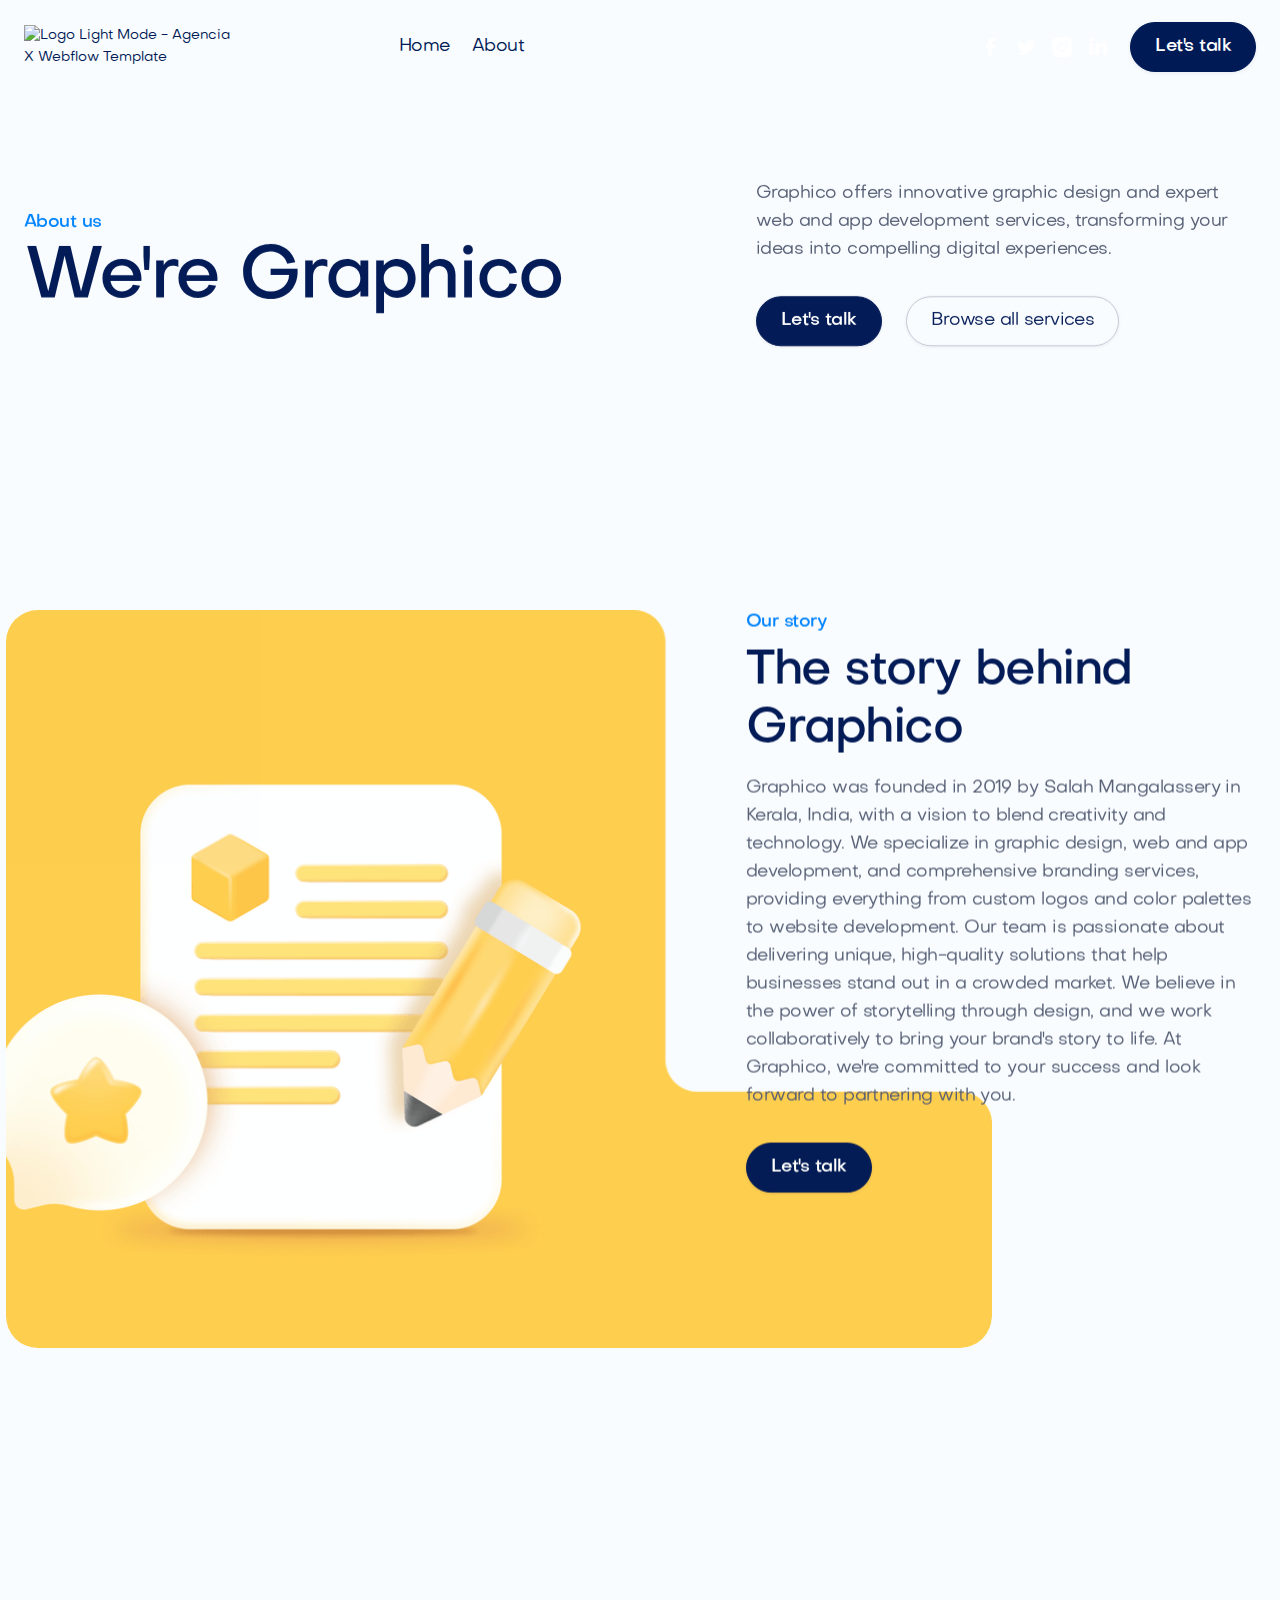
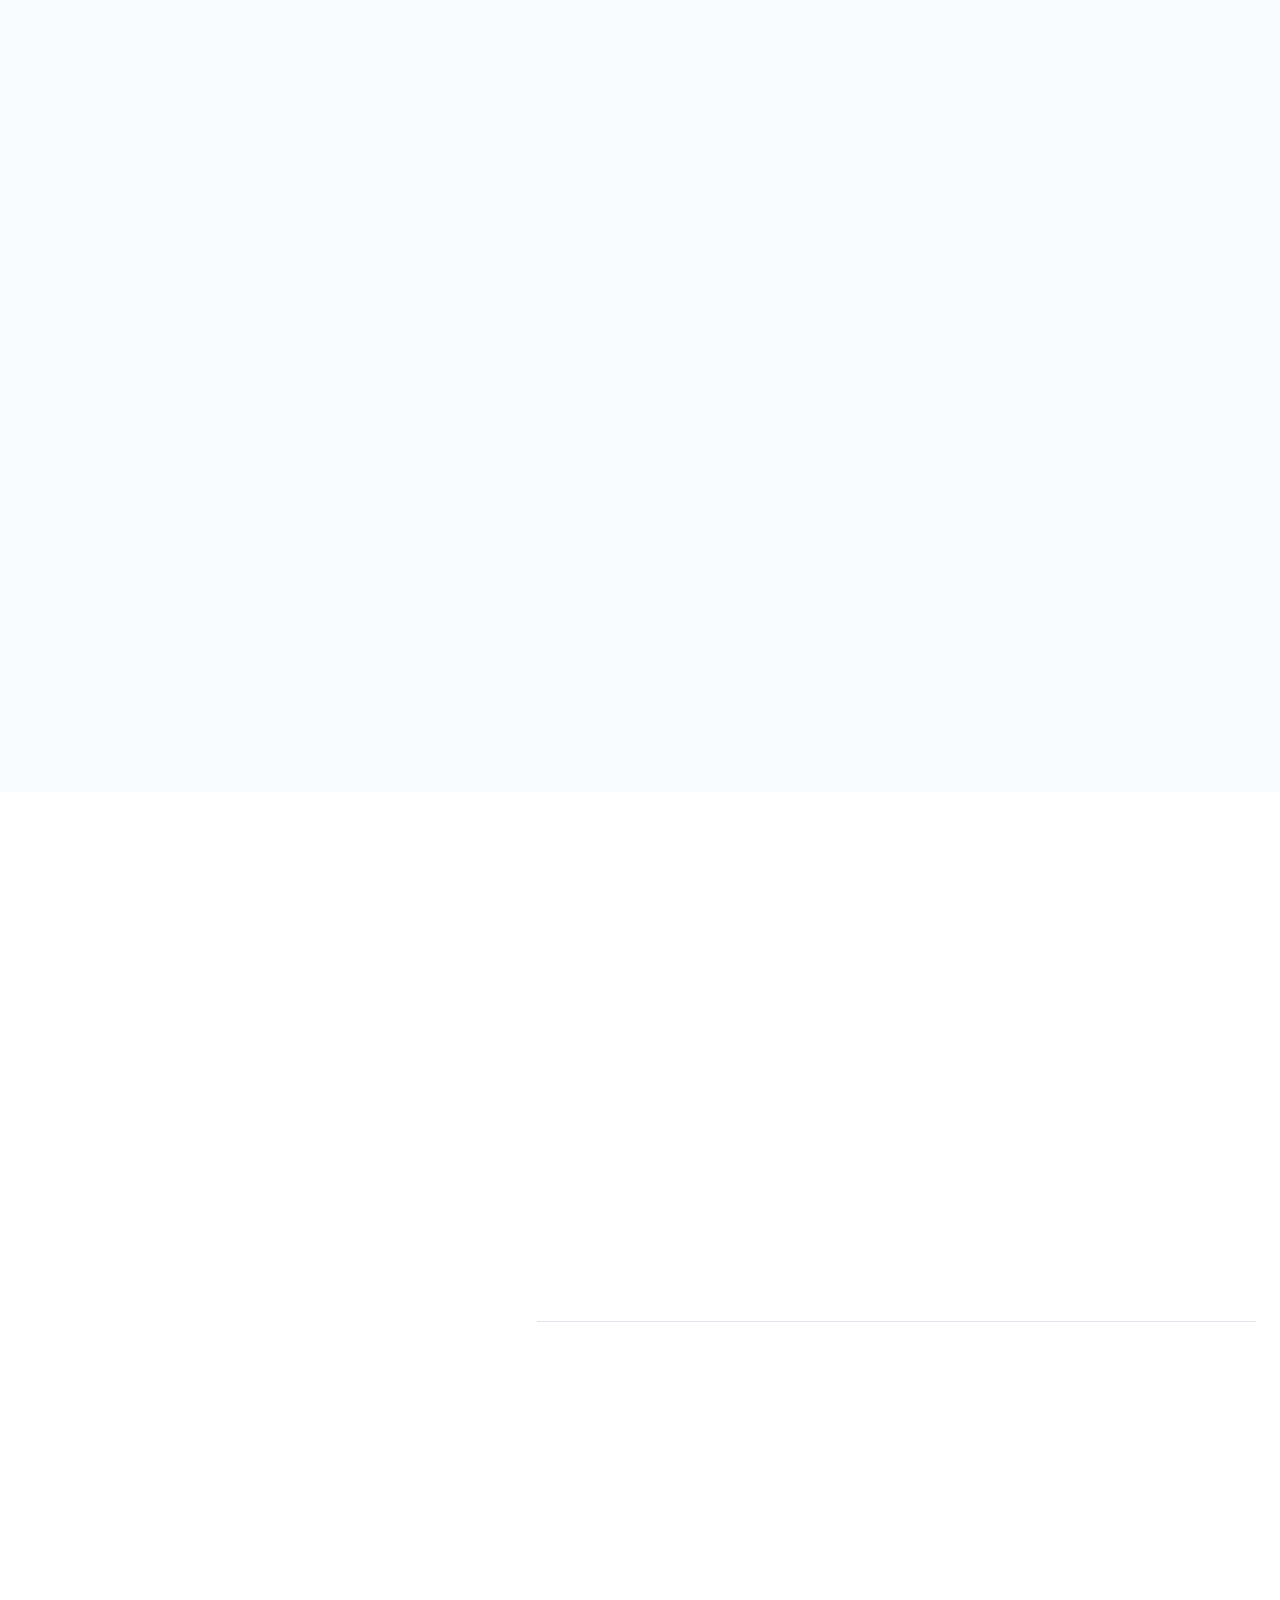
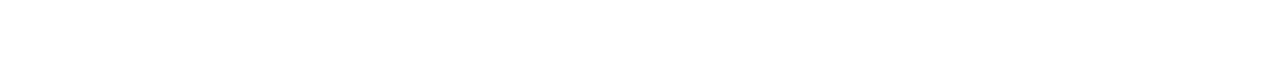
==== commit e3da575d: "Update index.html" ====
--- a/about/index.html
+++ b/about/index.html
@@ -551,11 +551,7 @@
               </div>
             </div>
           </div>
-          <div data-w-id="d1728de9-dd55-507e-4991-be4e7840ae77" style="opacity:0" class="buttons-row">
-            <a id="w-node-e9da5fd6-ab44-5b2f-81ad-6e5f36bfab9c-36bfab9c" href="/https://graphico.net.in/contact" class="button-primary w-inline-block">
-              <div class="text-block">Let's talk</div>
-            </a>
-          </div>
+          
         </div>
       </section>
       
@@ -628,4 +624,4 @@
     <script src="js/jquery-3.5.1.min.dc5e7f18c8.js" type="text/javascript" crossorigin="anonymous"></script>
     <script src="js/webflow.01a63233f.js" type="text/javascript"></script>
   </body>
-</html>+</html>
--- a/about/css/agenciatemplates.webflow.9d5e036be.css
+++ b/about/css/agenciatemplates.webflow.9d5e036be.css
@@ -231,9 +231,10 @@
 
 img {
   vertical-align: middle;
-  max-width: 100%;
+  max-width: 70%;
   display: inline-block;
 }
+
 
 html.w-mod-touch * {
   background-attachment: scroll !important;
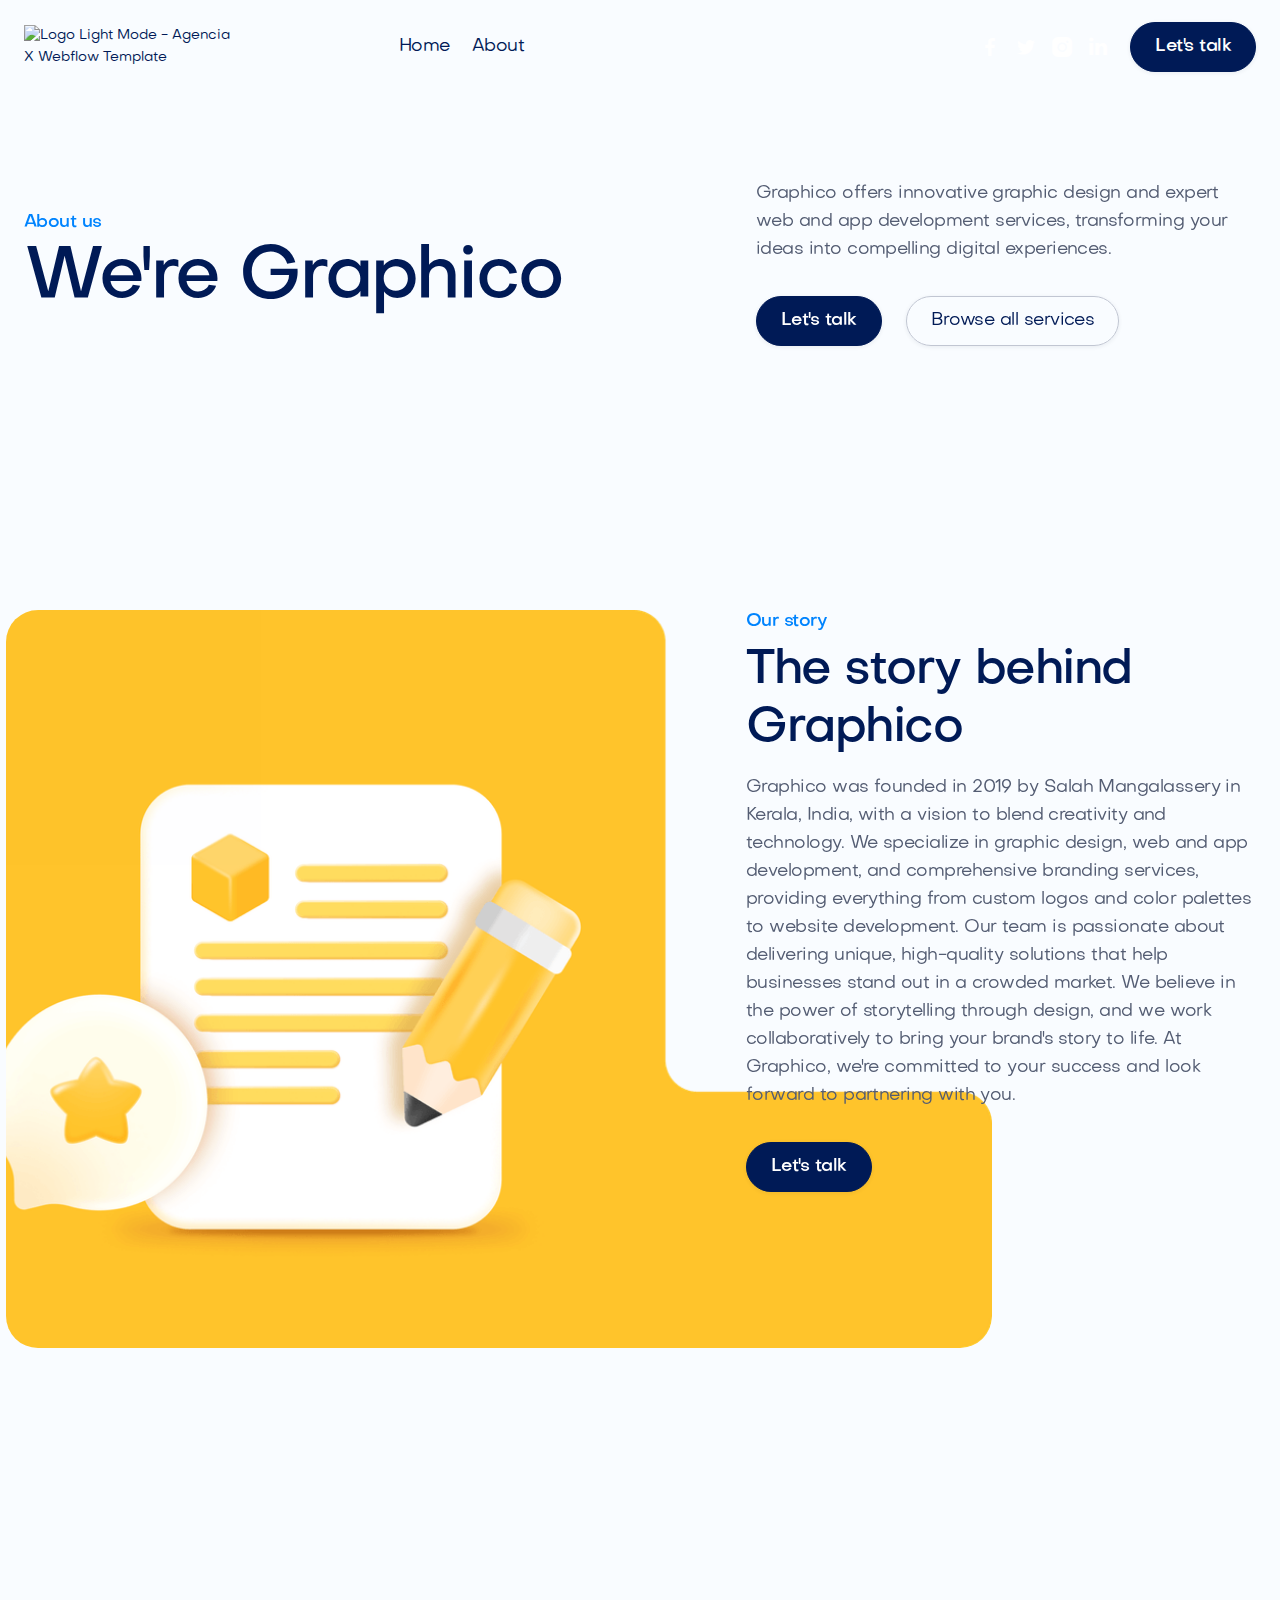
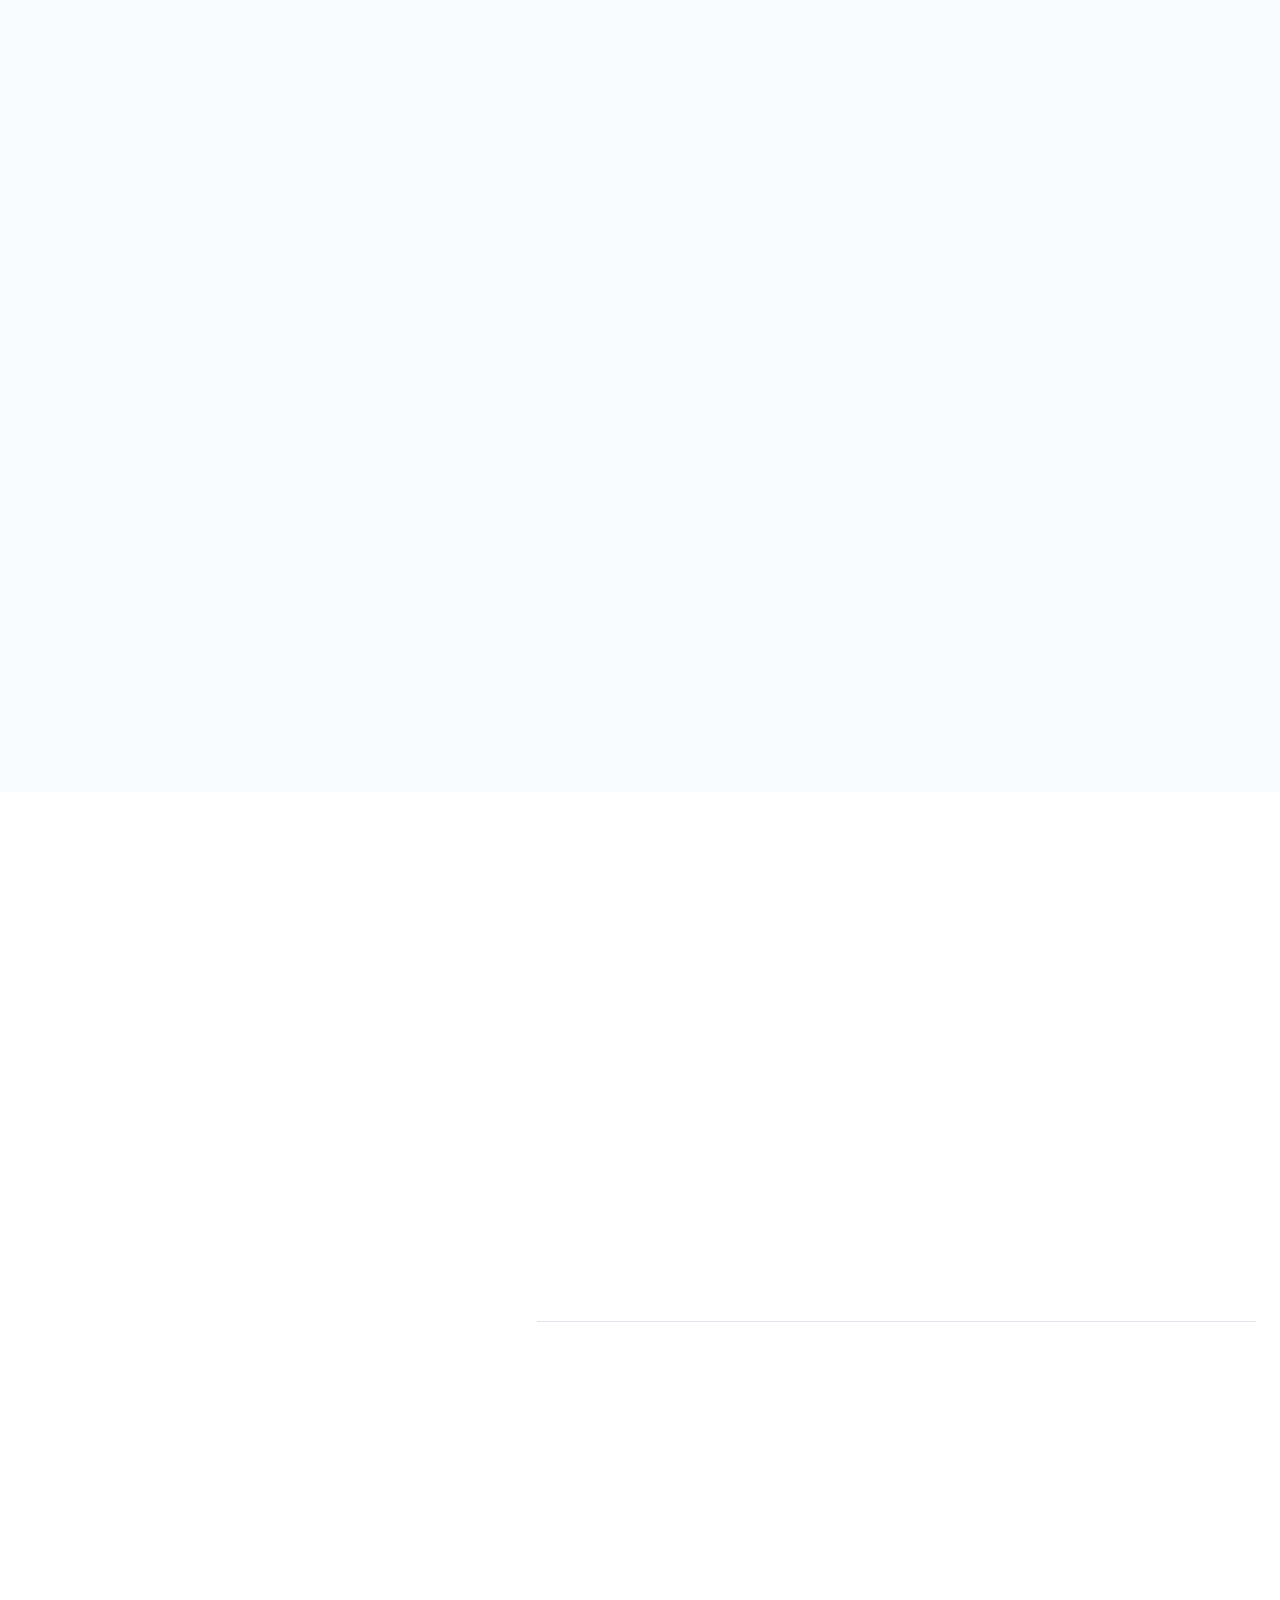
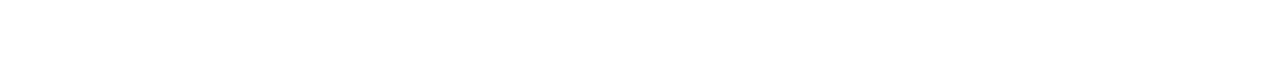
==== commit 5a8a91a0: "Update index.html" ====
--- a/about/index.html
+++ b/about/index.html
@@ -80,18 +80,18 @@
                 <nav role="navigation" class="nav-menu-wrapper w-nav-menu">
                   <ul role="list" class="list-nav-menu">
                     <li class="link-nav-item">
-                      <a id="w-node-_105c6810-7fd6-918e-ea4c-0a20c47f4eeb-c47f4eeb" data-w-id="105c6810-7fd6-918e-ea4c-0a20c47f4eeb" href="/home-pages/home-v1" class="link w-inline-block">
+                      <a id="w-node-_105c6810-7fd6-918e-ea4c-0a20c47f4eeb-c47f4eeb" data-w-id="105c6810-7fd6-918e-ea4c-0a20c47f4eeb" href="../" class="link w-inline-block">
                         <div class="inline-block">Home</div>
                       </a>
                     </li>
                     <li class="link-nav-item">
-                      <a id="w-node-_105c6810-7fd6-918e-ea4c-0a20c47f4eeb-c47f4eeb" data-w-id="105c6810-7fd6-918e-ea4c-0a20c47f4eeb" href="/about" aria-current="page" class="link w-inline-block w--current">
+                      <a id="w-node-_105c6810-7fd6-918e-ea4c-0a20c47f4eeb-c47f4eeb" data-w-id="105c6810-7fd6-918e-ea4c-0a20c47f4eeb" href="/" aria-current="page" class="link w-inline-block w--current">
                         <div class="inline-block">About</div>
                       </a>
                     </li>
                     
                     <li class="link-nav-item show-on-mobile">
-                      <a id="w-node-e9da5fd6-ab44-5b2f-81ad-6e5f36bfab9c-36bfab9c" href="/contact-pages/contact-v1" class="button-primary w-inline-block">
+                      <a id="w-node-e9da5fd6-ab44-5b2f-81ad-6e5f36bfab9c-36bfab9c" href="../contact" class="button-primary w-inline-block">
                         <div class="text-block">Let's talk</div>
                       </a>
                     </li>
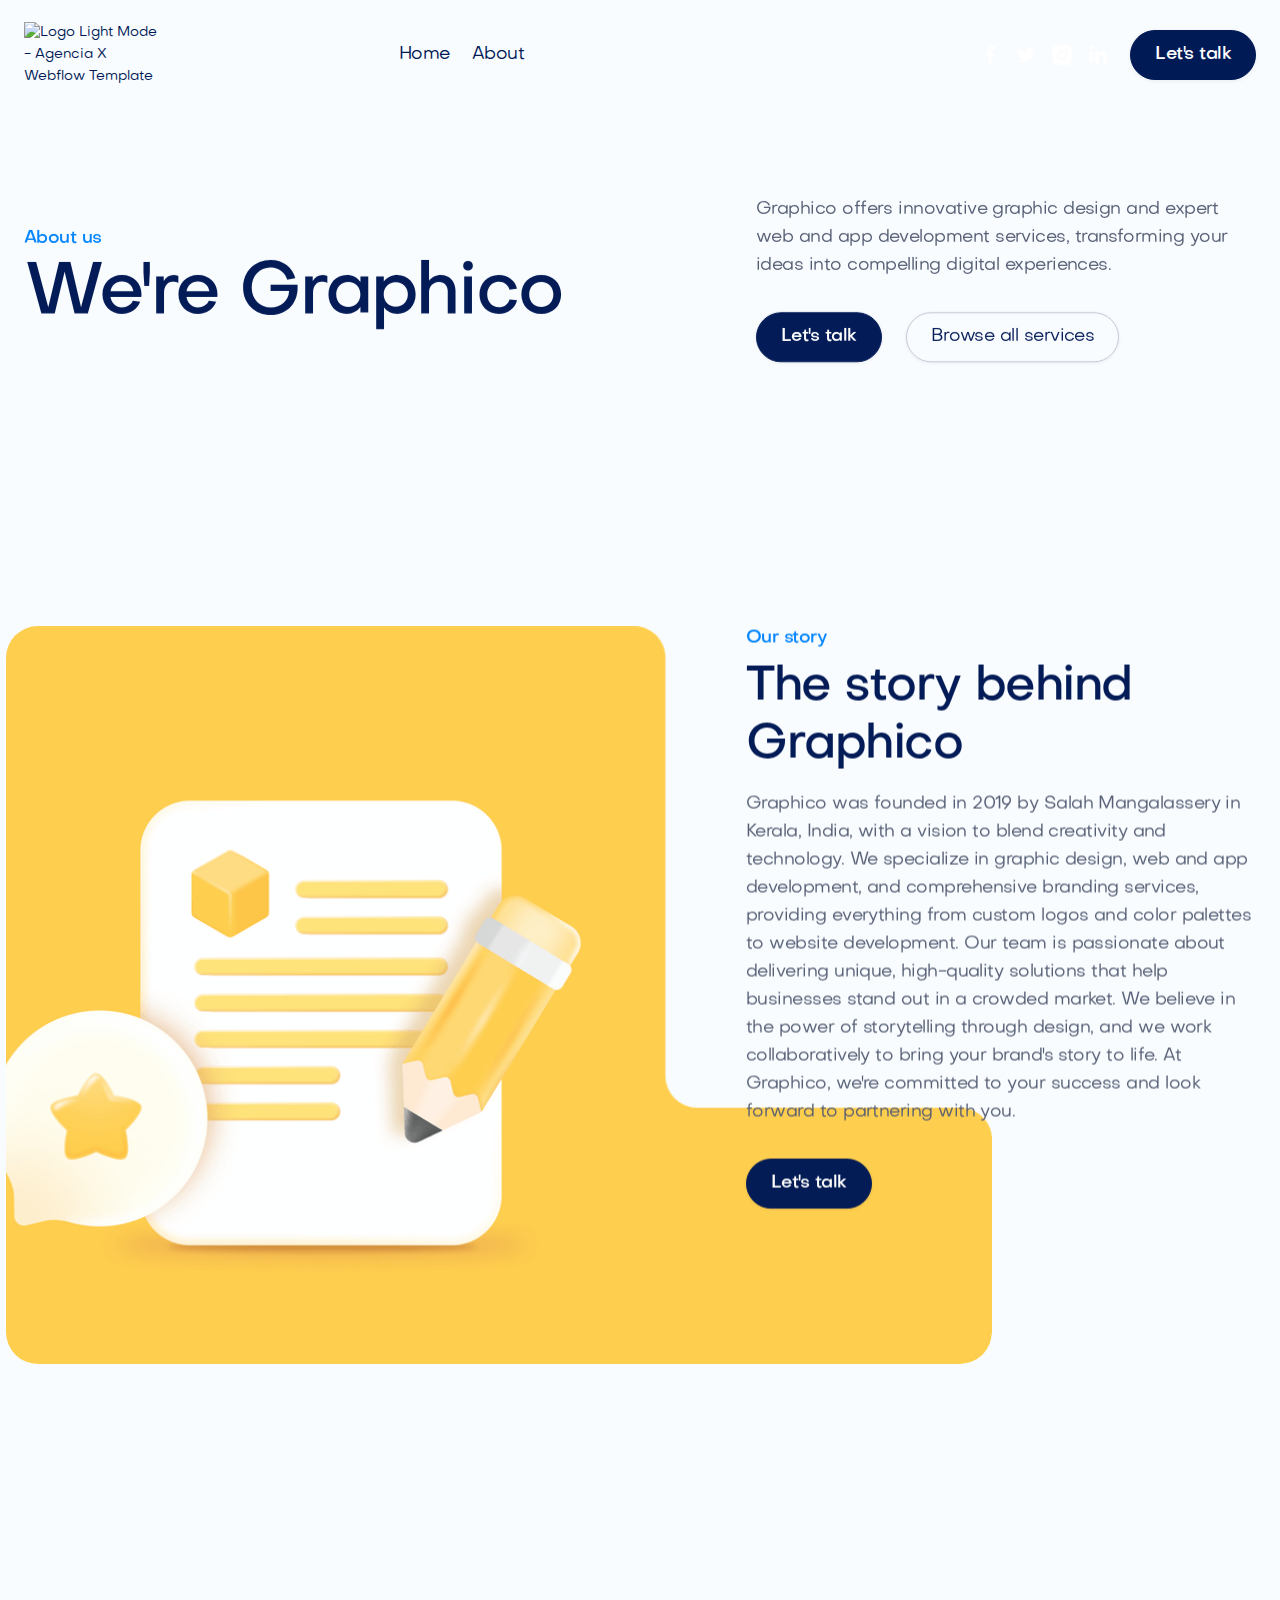
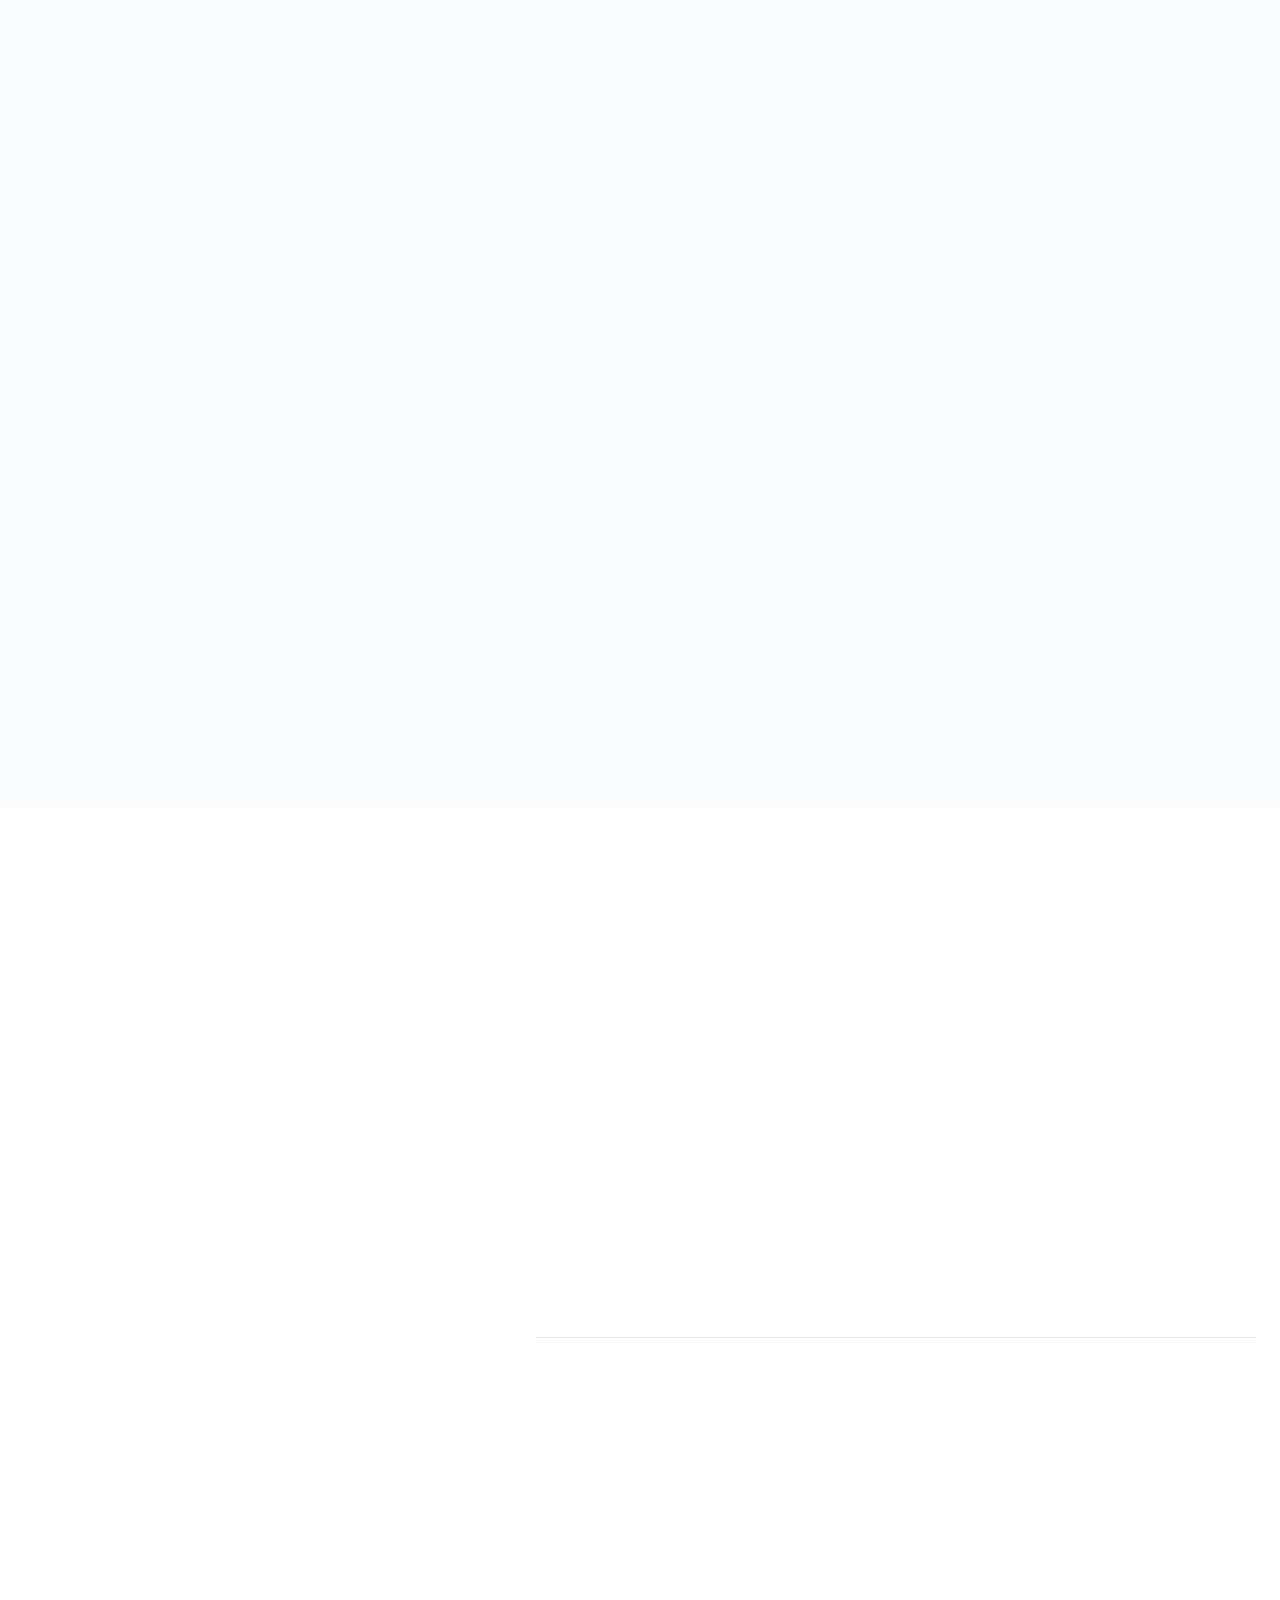
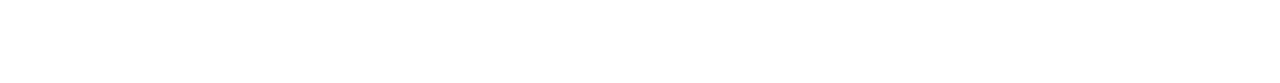
==== commit 6334c45e: "Update index.html" ====
--- a/about/index.html
+++ b/about/index.html
@@ -73,7 +73,7 @@
             <div class="nav-menu-left-side grow-tablet">
               <div class="logo-wrapper">
                 <a href="/" class="logo-link w-inline-block">
-                  <img src="https://graphico.net.in/images/LOGO.png" style="max-width:60%; "alt="Logo Light Mode - Agencia X Webflow Template" class="header-logo">
+                  <img src="https://graphico.net.in/images/LOGO.png" style="max-width:40%; "alt="Logo Light Mode - Agencia X Webflow Template" class="header-logo">
                 </a>
               </div>
               <div class="flex-horizontal growth-tablet gap-22px">
